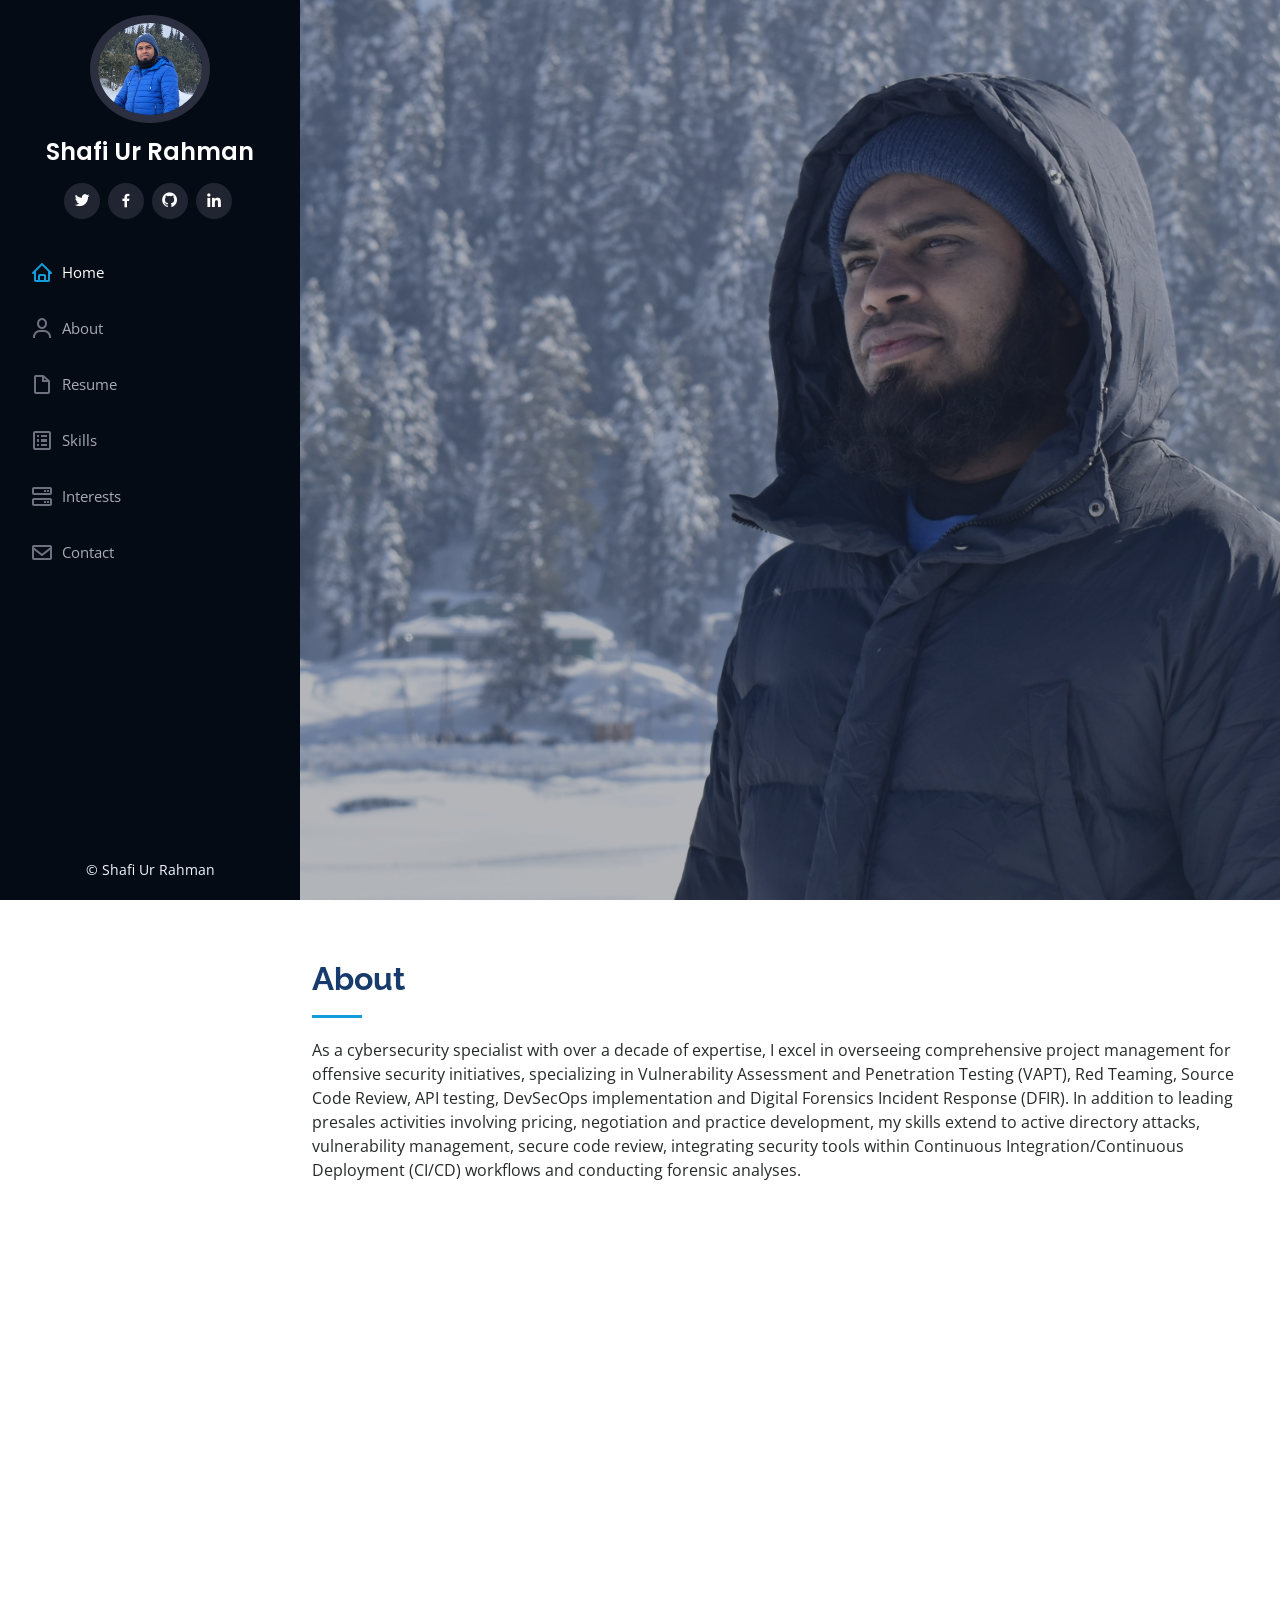
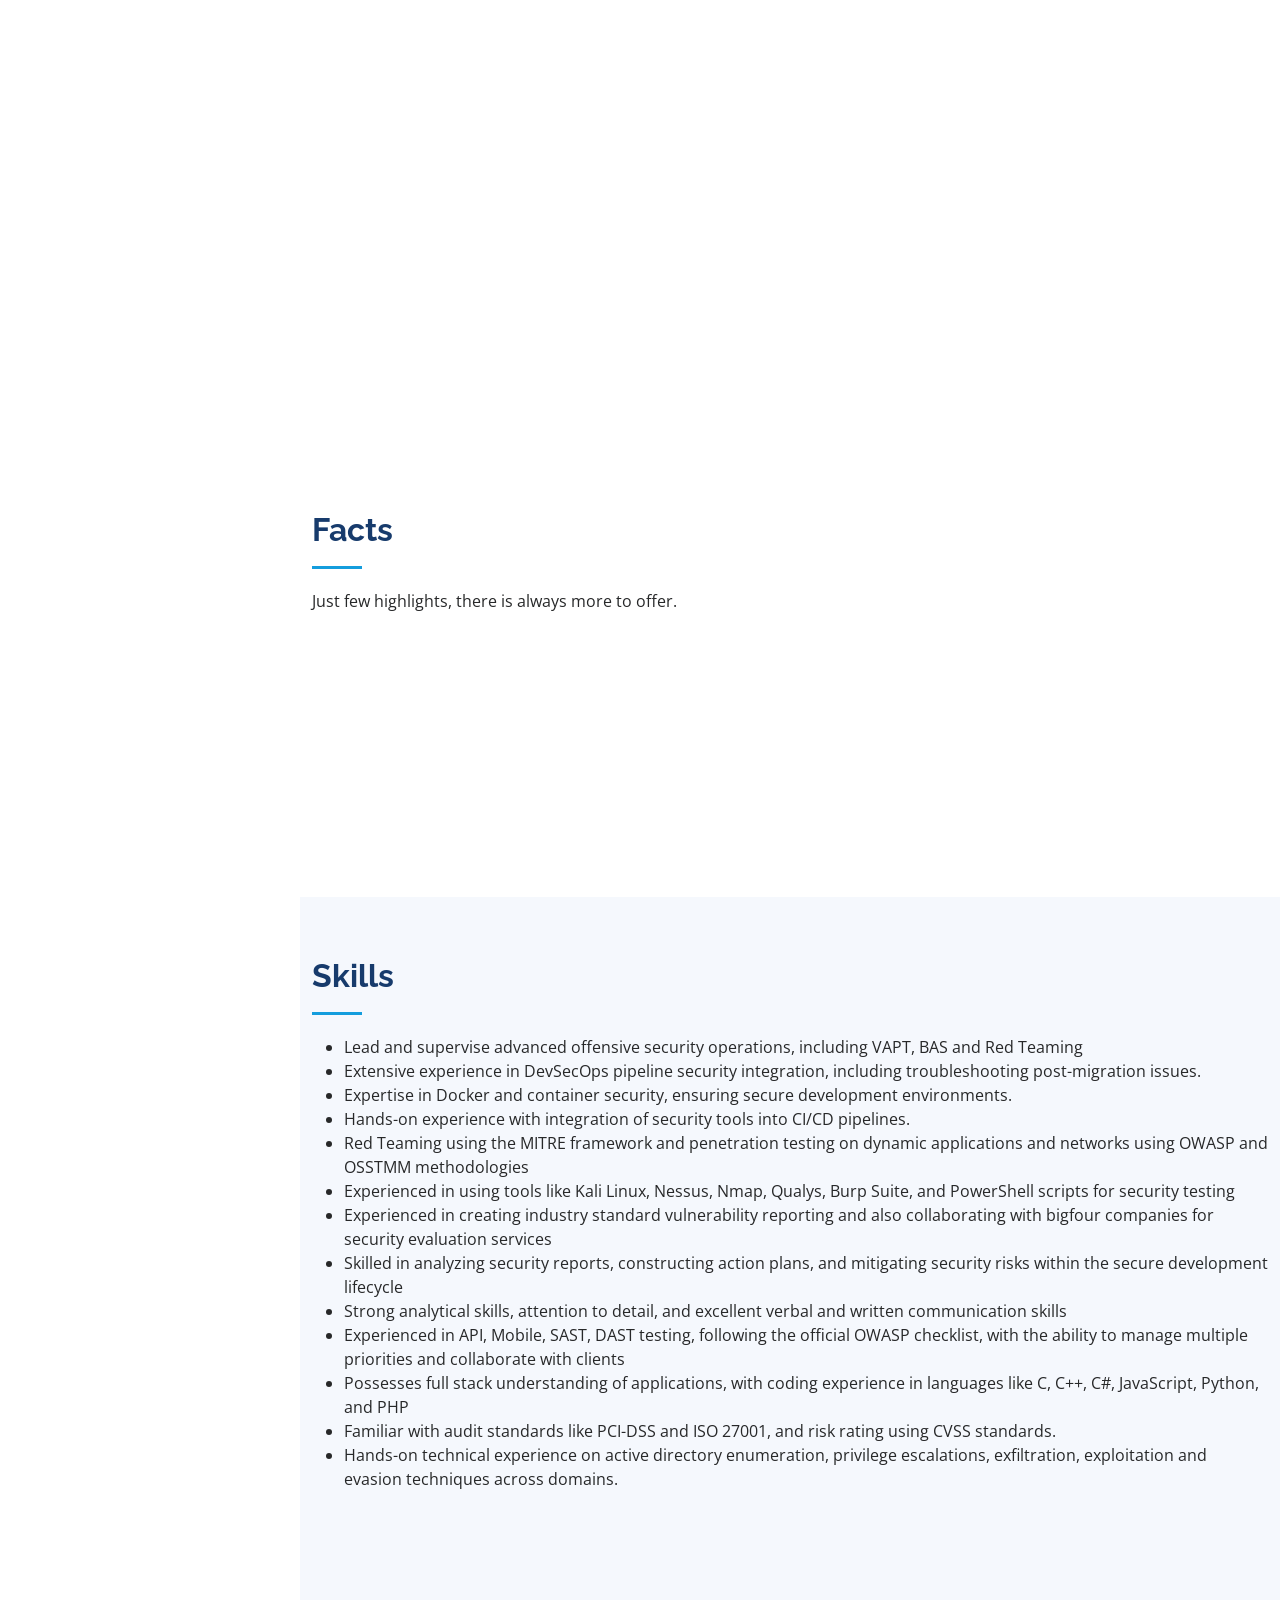
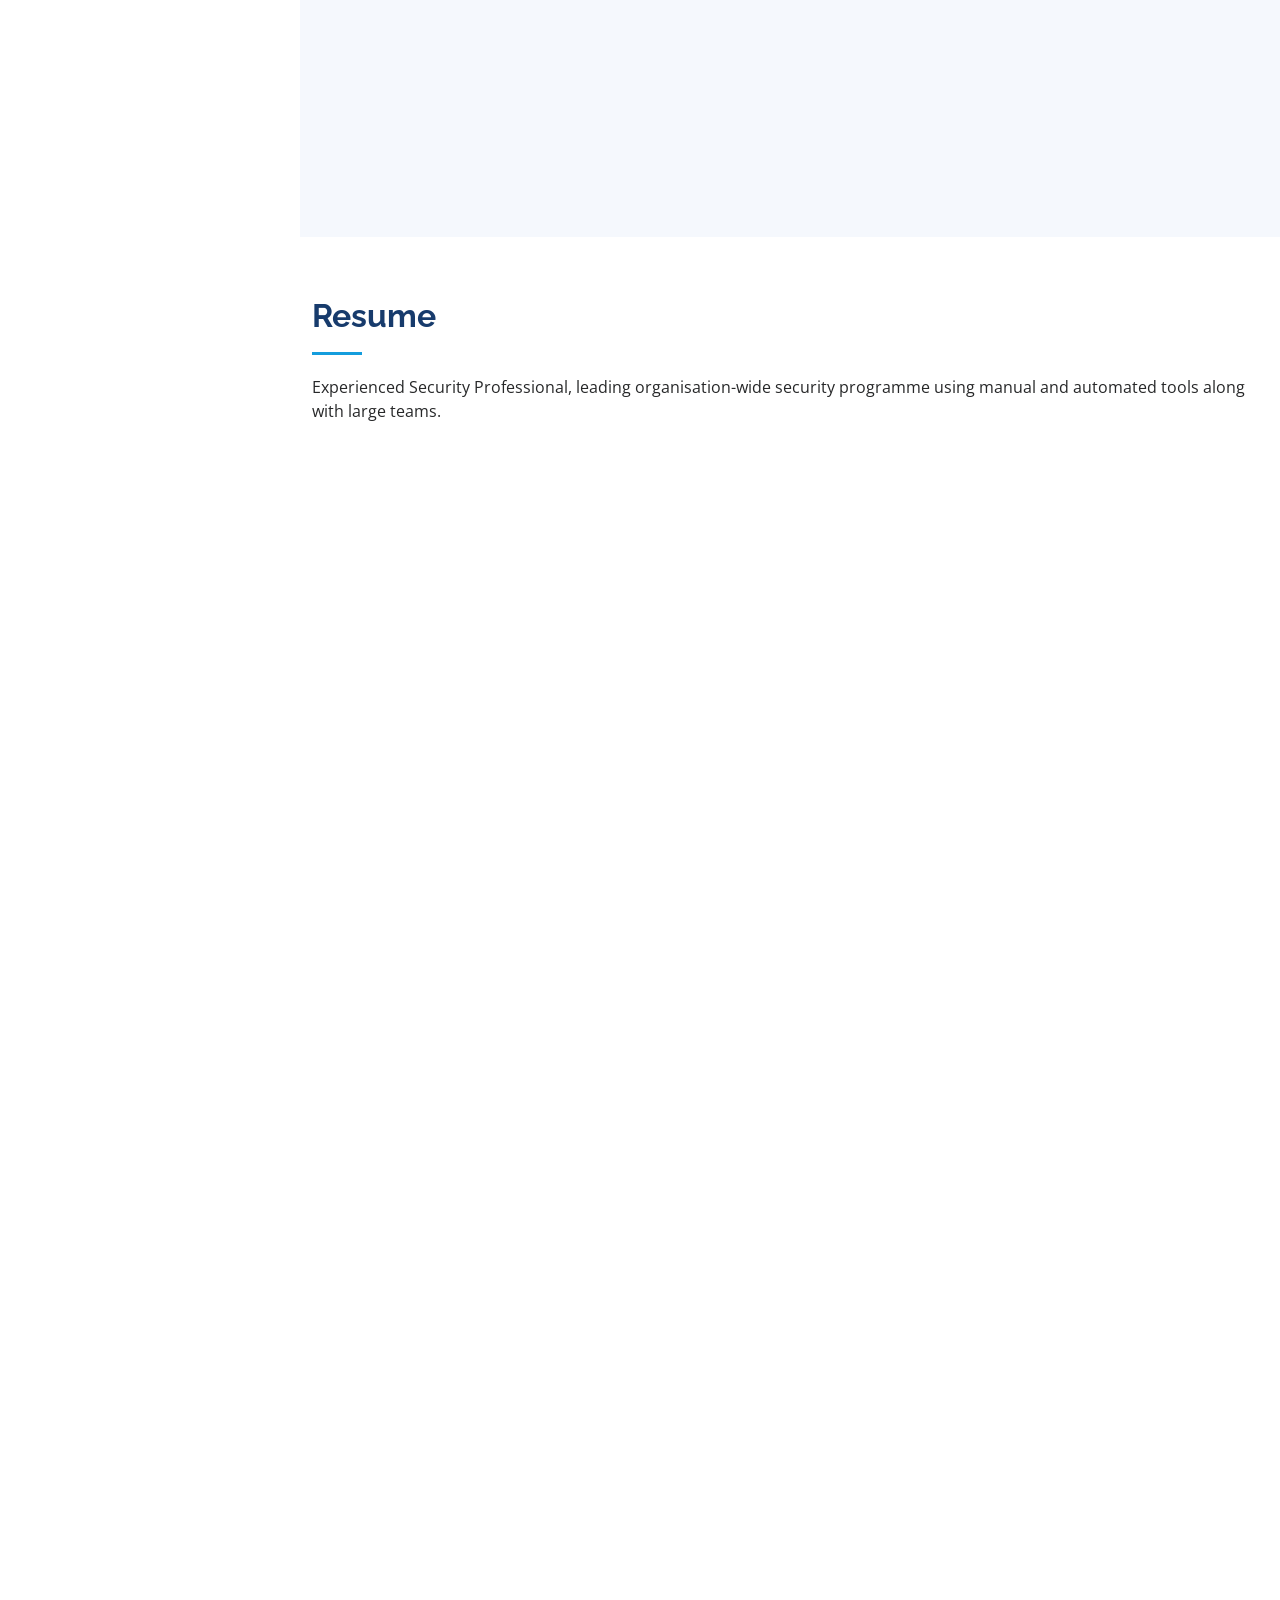
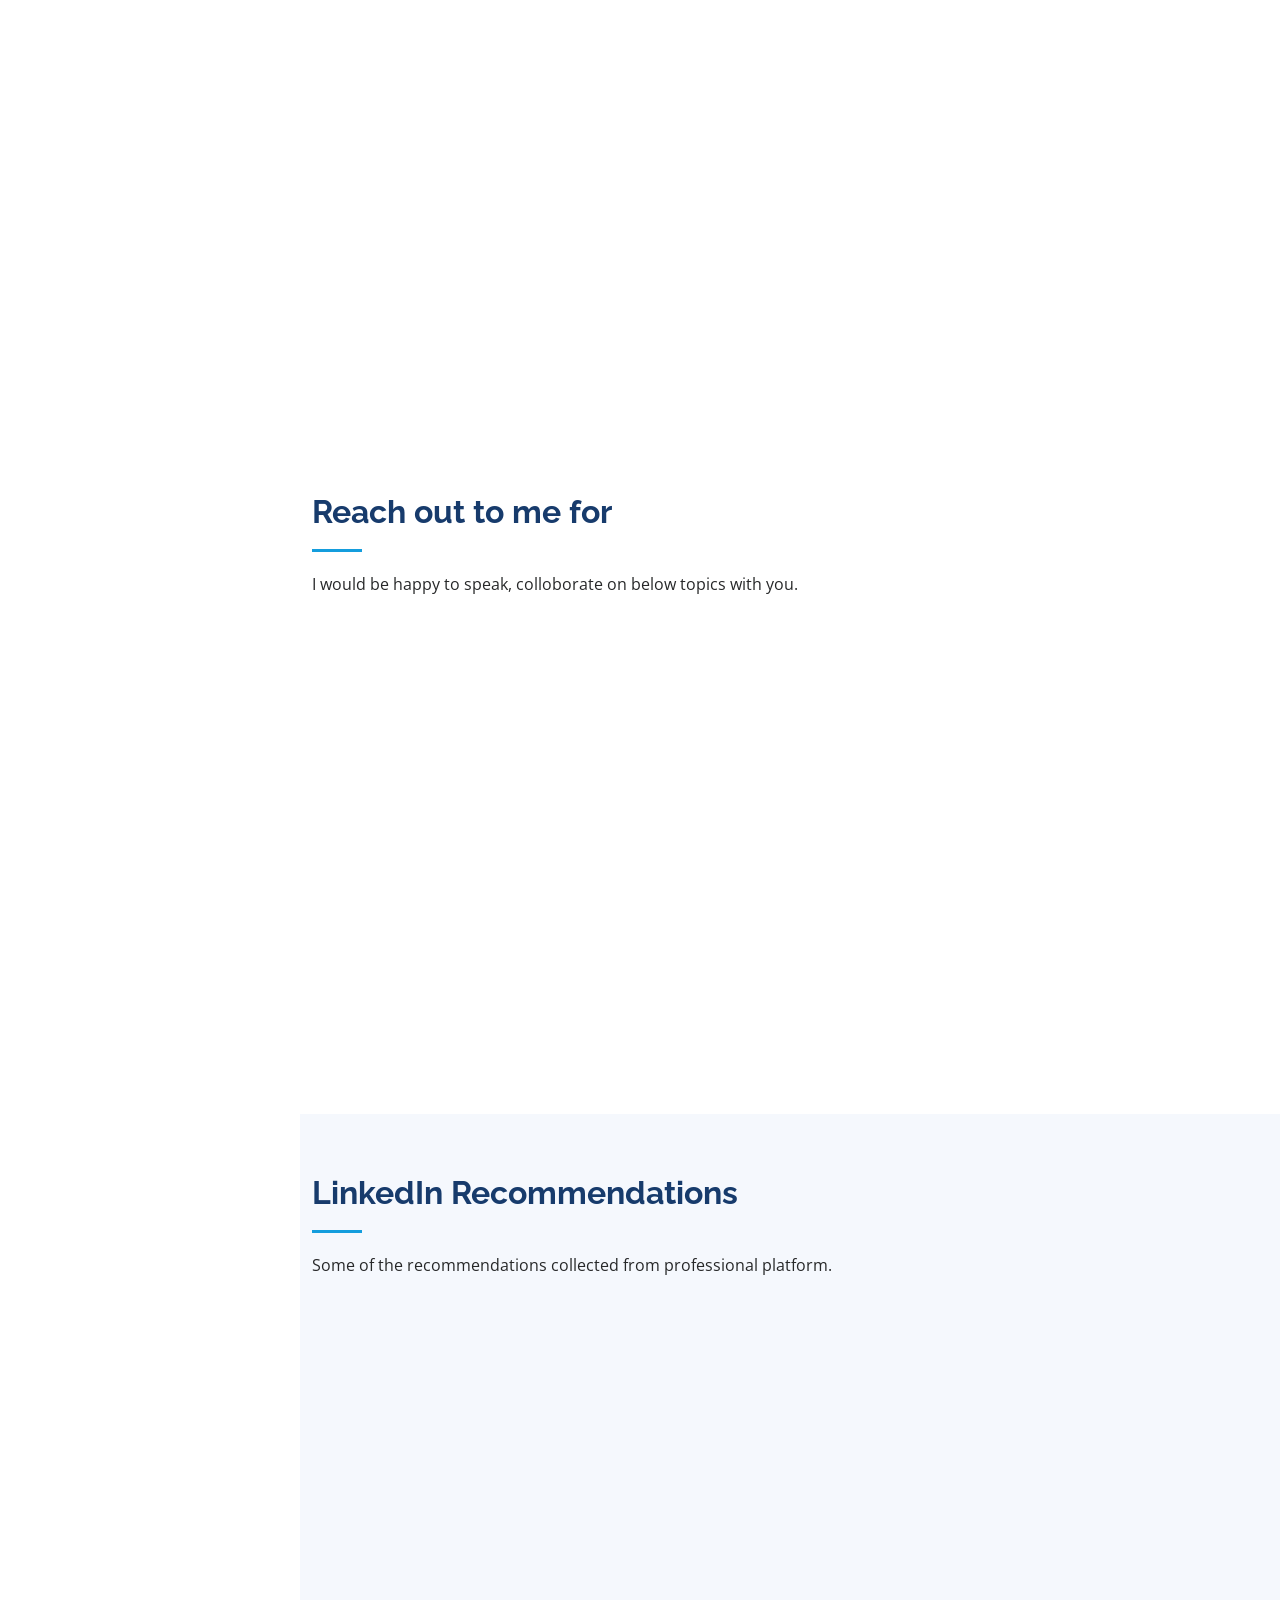
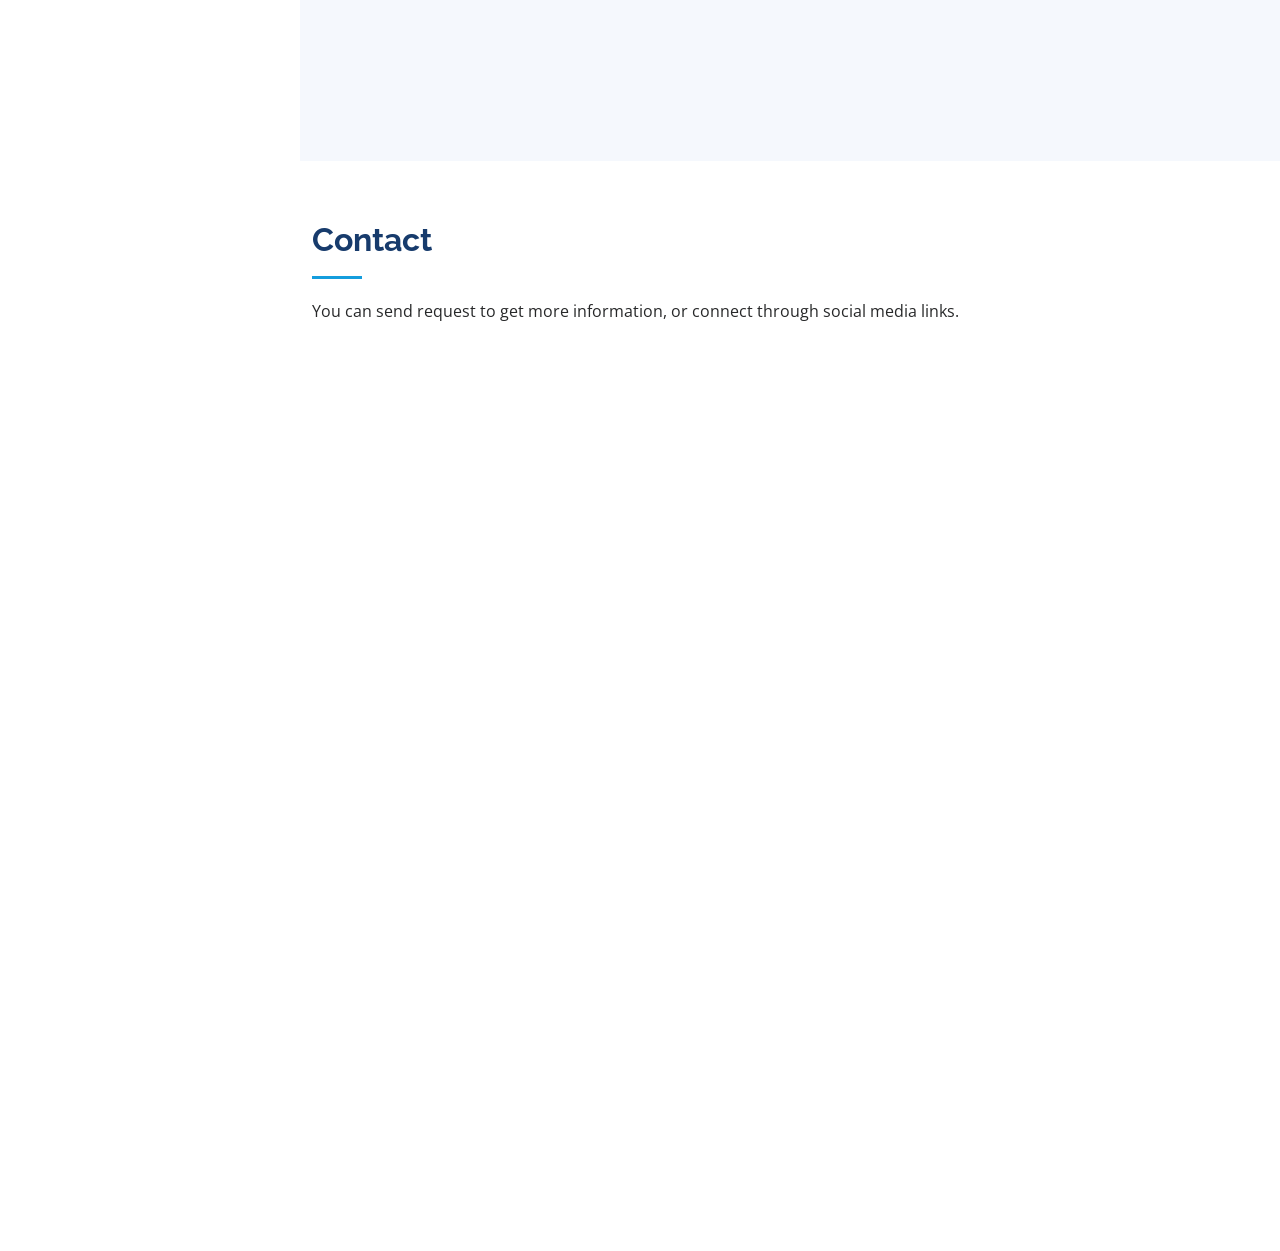
==== index.html @ f12c0a08 "final" ====
<!DOCTYPE html>
<html lang="en">

<head>
  <meta charset="utf-8">
  <meta content="width=device-width, initial-scale=1.0" name="viewport">

  <title>Shafi Ur Rahman</title>
  <meta content="" name="description">
  <meta content="" name="keywords">

  <!-- Favicons -->
  <link href="assets/img/favicon.png" rel="icon">
  <link href="assets/img/apple-touch-icon.png" rel="apple-touch-icon">

  <!-- Google Fonts -->
  <link href="https://fonts.googleapis.com/css?family=Open+Sans:300,300i,400,400i,600,600i,700,700i|Raleway:300,300i,400,400i,500,500i,600,600i,700,700i|Poppins:300,300i,400,400i,500,500i,600,600i,700,700i" rel="stylesheet">

  <!-- Vendor CSS Files -->
  <link href="assets/vendor/aos/aos.css" rel="stylesheet">
  <link href="assets/vendor/bootstrap/css/bootstrap.min.css" rel="stylesheet">
  <link href="assets/vendor/bootstrap-icons/bootstrap-icons.css" rel="stylesheet">
  <link href="assets/vendor/boxicons/css/boxicons.min.css" rel="stylesheet">
  <link href="assets/vendor/glightbox/css/glightbox.min.css" rel="stylesheet">
  <link href="assets/vendor/swiper/swiper-bundle.min.css" rel="stylesheet">

  <!-- Template Main CSS File -->
  <link href="assets/css/style.css" rel="stylesheet">


</head>

<body>

  <!-- ======= Mobile nav toggle button ======= -->
  <i class="bi bi-list mobile-nav-toggle d-xl-none"></i>

  <!-- ======= Header ======= -->
  <header id="header">
    <div class="d-flex flex-column">

      <div class="profile">
        <img src="assets/img/profile-img.jpg" alt="" class="img-fluid rounded-circle">
        <h1 class="text-light"><a href="index.html">Shafi Ur Rahman</a></h1>
        <div class="social-links mt-3 text-center">
          <a href="https://twitter.com/shkshafi" class="twitter" target="New"><i class="bx bxl-twitter"></i></a>
          <a href="https://www.facebook.com/shkshafi/" class="facebook" target="New"><i class="bx bxl-facebook" target="New"></i></a>
          
          <a href="https://github.com/shkshafi" class="github" target="New"><i class="bx bxl-github" target="New"></i></a>
          <!-- <a href="#" class="instagram"><i class="bx bxl-instagram"></i></a> -->
          <!-- <a href="#" class="google-plus"><i class="bx bxl-skype"></i></a> -->
          <a href="https://www.linkedin.com/in/shkshafi" class="linkedin" target="New"><i class="bx bxl-linkedin"></i></a>
        </div>
      </div>

      <nav id="navbar" class="nav-menu navbar">
        <ul>
          <li><a href="#hero" class="nav-link scrollto active"><i class="bx bx-home"></i> <span>Home</span></a></li>
          <li><a href="#about" class="nav-link scrollto"><i class="bx bx-user"></i> <span>About</span></a></li>
          <li><a href="#resume" class="nav-link scrollto"><i class="bx bx-file-blank"></i> <span>Resume</span></a></li>
          <!-- <li><a href="#portfolio" class="nav-link scrollto"><i class="bx bx-book-content"></i> <span>Portfolio</span></a></li> -->
          <li><a href="#skills" class="nav-link scrollto"><i class="bx bx-spreadsheet"></i> <span>Skills</span></a></li>
          <li><a href="#services" class="nav-link scrollto"><i class="bx bx-server"></i> <span>Interests</span></a></li>
          <li><a href="#contact" class="nav-link scrollto"><i class="bx bx-envelope"></i> <span>Contact</span></a></li>
        </ul>
      </nav><!-- .nav-menu -->
    </div>
  </header><!-- End Header -->

  <!-- ======= Hero Section ======= -->
  <section id="hero" class="d-flex flex-column justify-content-center align-items-center">
    <div class="hero-container" data-aos="fade-in">
      <h1>Shafi Ur Rahman</h1>
      <p>I'm <span class="typed" data-typed-items="security professional, red teamer,  Digital forensic examiner, DevSecOps implementor, pentester"></span></p>
    </div>
  </section><!-- End Hero -->

  <main id="main">

    <!-- ======= About Section ======= -->
    <section id="about" class="about">
      <div class="container">

        <div class="section-title">
          <h2>About</h2>
          <p>As a cybersecurity specialist with over a decade of expertise, I excel in overseeing comprehensive project management for offensive security initiatives, specializing in Vulnerability Assessment and Penetration Testing (VAPT), Red Teaming, Source Code Review, API testing, DevSecOps implementation and Digital Forensics Incident Response (DFIR). In addition to leading presales activities involving pricing, negotiation and practice development, my skills extend to active directory attacks, vulnerability management, secure code review, integrating security tools within Continuous Integration/Continuous Deployment (CI/CD) workflows and conducting forensic analyses.
          </p>

            
        </div>

        <div class="row">
          <div class="col-lg-4" data-aos="fade-right">
            <img src="assets/img/profile-img.jpg" class="img-fluid" alt="">
          </div>
          <div class="col-lg-8 pt-4 pt-lg-0 content" data-aos="fade-left">
            <h3>Specialist in Offensive Security | DFIR | DevSecOps | TTX</h3>
            <p class="fst-italic">
              
My proficiency is underscored by successful demonstration of application security best practices to developers, fostering seamless communication with engineering and IT teams. Leveraging hands-on experience with diverse tools such as Checkmarx, SonarCube, Docker Scout, Qualys, Nessus, Cymulate, BitSight, BurpSuite, ZAP, Nmap, Mimikatz, EnCase, FTK, Volatility and Pluggable Transport, I stay at the forefront of cybersecurity, DevSecOps and digital forensics.
<br><br>
Beyond cybersecurity, I boast a track record of developing dynamic web applications using advanced frameworks like ReactJs and Laravel and creating iOS mobile applications using Swift. My programming skills encompass ReactJs, HTML, SQL, Swift (iOS) and JavaScript.
<br><br>
Notably, I assisted my organization in obtaining CERT-IN and CREST accreditation, demonstrating my commitment to enhancing cybersecurity standards. Holding certifications as an Offensive Security Certified Professional (OSCP), Certified Red Team Professional (CRTP) and Certified Information Security Manager (CISM), I approach information security holistically. My technical expertise is complemented by a Master's in Business Management (Marketing/IT) and a Bachelor's degree in Computer Science and Information Technology (CSIT).
<br><br>
<div>
  <img src="./assets/img/cism.svg" height="100px" width="100px">
  <img src="./assets/img/oscp.svg" height="100px" width="100px">
  <img src="./assets/img/crtp.png" height="100px" width="100px">
  <img src="./assets/img/mitre.png" height="100px" width="100px"></div>
           <br><br>
            <div class="row">
              <div class="col-lg-6">
                
                <ul>
                  <!-- <li><i class="bi bi-chevron-right"></i> <strong>Birthday:</strong> <span>12 Dec 1987</span></li> -->
                  <li><i class="bi bi-chevron-right"></i> <strong>Community:</strong> <span><a href="https://offensivesecuritylabs.com" target="New">https://offensivesecuritylabs.com</a></span></li>
                  <li><i class="bi bi-chevron-right"></i> <strong>LinkedIn:</strong> <span><a href="https://www.linkedin.com/in/shkshafi" target="New">https://www.linkedin.com/in/shkshafi</a></span></li>
                  
                </ul>
              </div>
              <div class="col-lg-6">
                <ul>
                  <!-- <li><i class="bi bi-chevron-right"></i> <strong>Age:</strong> <span>34</span></li> -->
                 
                  <li><i class="bi bi-chevron-right"></i> <strong>Github:</strong> <span><a href="https://github.com/shkshafi" target="New">https://github.com/shkshafi</a></span></li>
                  <li><i class="bi bi-chevron-right"></i> <strong>X:</strong> <span><a href="https://twitter.com/shkshafi" target="New">https://twitter.com/shkshafi</a></span></li>
                </ul>
              </div>
              
            </div>
           
          </div>
        </div>

      </div>
    </section><!-- End About Section -->

    <!-- ======= Facts Section ======= -->
    <section id="facts" class="facts">
      <div class="container">

        <div class="section-title">
          <h2>Facts</h2>
          <p>Just few highlights, there is always more to offer.</p>
        </div>

        <div class="row no-gutters">

          <div class="col-lg-3 col-md-6 d-md-flex align-items-md-stretch" data-aos="fade-up">
            <div class="count-box">
              <i class="bi bi-emoji-smile"></i>
              <span data-purecounter-start="0" data-purecounter-end="50" data-purecounter-duration="1" class="purecounter"></span>
              <p><strong>Happy Clients</strong> <br />Across Globe</p>
            </div>
          </div>

          <div class="col-lg-3 col-md-6 d-md-flex align-items-md-stretch" data-aos="fade-up" data-aos-delay="100">
            <div class="count-box">
              <i class="bi bi-people-fill"></i>
              <span data-purecounter-start="0" data-purecounter-end="300" data-purecounter-duration="1" class="purecounter"></span>
              <p><strong>engagements concluded</strong> <br />includes internal & external</p>
            </div>
          </div>

          <div class="col-lg-3 col-md-6 d-md-flex align-items-md-stretch" data-aos="fade-up" data-aos-delay="200">
            <div class="count-box">
              <i class="bi bi-award"></i>
              <span data-purecounter-start="0" data-purecounter-end="4" data-purecounter-duration="1" class="purecounter"></span>
              <p><strong>Certifications</strong><br />CISM, OSCP, CRTP, Foundations of MITRE</p>
            </div>
          </div>

          <div class="col-lg-3 col-md-6 d-md-flex align-items-md-stretch" data-aos="fade-up" data-aos-delay="300">
            <div class="count-box">
              <i class="bi bi-people"></i>
              <span data-purecounter-start="0" data-purecounter-end="1" data-purecounter-duration="1" class="purecounter"></span>
              <p><strong>CVE</strong><a href="https://www.akamai.com/blog/news/eaa-client-escalation-of-privilege-vulnerability" target="new">Akamai privilege escalation</a></p>
            </div>
          </div>

        </div>

      </div>
    </section><!-- End Facts Section -->

    <!-- ======= Skills Section ======= -->
    <section id="skills" class="skills section-bg">
      <div class="container">

        <div class="section-title">
          <h2>Skills</h2>
          <p>
            <ul>
            <li>Lead and supervise advanced offensive security
              operations, including VAPT, BAS and Red Teaming
              </li>
            <li>Extensive experience in DevSecOps pipeline security
              integration, including troubleshooting post-migration
              issues.</li>
            <li>Expertise in Docker and container security, ensuring
              secure development environments.</li>
            <li>Hands-on experience with integration of security tools
              into CI/CD pipelines.</li>
            <li>Red Teaming using the MITRE framework and
              penetration testing on dynamic applications and
              networks using OWASP and OSSTMM methodologies</li>
            <li>Experienced in using tools like Kali Linux, Nessus,
              Nmap, Qualys, Burp Suite, and PowerShell scripts for
              security testing</li>
            <li>Experienced in creating industry standard
              vulnerability reporting and also collaborating with bigfour companies for security evaluation services
              </li>
            <li>Skilled in analyzing security reports, constructing
              action plans, and mitigating security risks within the
              secure development lifecycle
              </li>
            <li>Strong analytical skills, attention to detail, and
              excellent verbal and written communication skills</li>
            <li>Experienced in API, Mobile, SAST, DAST testing,
              following the official OWASP checklist, with the
              ability to manage multiple priorities and collaborate
              with clients</li>
            <li>Possesses full stack understanding of applications,
              with coding experience in languages like C, C++, C#,
              JavaScript, Python, and PHP
              </li>
            <li>Familiar with audit standards like PCI-DSS and ISO
              27001, and risk rating using CVSS standards.</li>
              <li>Hands-on technical experience on active directory
                enumeration, privilege escalations, exfiltration,
                exploitation and evasion techniques across domains.</li>
        </div>

        <div class="row skills-content">

          <div class="col-lg-6" data-aos="fade-up">

            

           

            <div class="progress">
              <span class="skill">Penetration Testing <i class="val">100%</i></span>
              <div class="progress-bar-wrap">
                <div class="progress-bar" role="progressbar" aria-valuenow="100" aria-valuemin="0" aria-valuemax="100"></div>
              </div>
            </div>

            <div class="progress">
              <span class="skill">Kali Linux <i class="val">90%</i></span>
              <div class="progress-bar-wrap">
                <div class="progress-bar" role="progressbar" aria-valuenow="90" aria-valuemin="0" aria-valuemax="100"></div>
              </div>
            </div>

            <div class="progress">
              <span class="skill">Mitre Framework using Breach and attack simulations <i class="val">75%</i></span>
              <div class="progress-bar-wrap">
                <div class="progress-bar" role="progressbar" aria-valuenow="75" aria-valuemin="0" aria-valuemax="100"></div>
              </div>
            </div>

            <div class="progress">
              <span class="skill">CI/CD <i class="val">90%</i></span>
              <div class="progress-bar-wrap">
                <div class="progress-bar" role="progressbar" aria-valuenow="100" aria-valuemin="0" aria-valuemax="100"></div>
              </div>
            </div>

          </div>

          <div class="col-lg-6" data-aos="fade-up" data-aos-delay="100">

            <div class="progress">
              <span class="skill">Active Directory <i class="val">80%</i></span>
              <div class="progress-bar-wrap">
                <div class="progress-bar" role="progressbar" aria-valuenow="80" aria-valuemin="0" aria-valuemax="100"></div>
              </div>
            </div>

            <div class="progress">
              <span class="skill">DFIR <i class="val">70%</i></span>
              <div class="progress-bar-wrap">
                <div class="progress-bar" role="progressbar" aria-valuenow="100" aria-valuemin="0" aria-valuemax="100"></div>
              </div>
            </div>

            <div class="progress">
              <span class="skill">Web Developement <i class="val">60%</i></span>
              <div class="progress-bar-wrap">
                <div class="progress-bar" role="progressbar" aria-valuenow="90" aria-valuemin="0" aria-valuemax="100"></div>
              </div>
            </div>

            <div class="progress">
              <span class="skill">Mobile PT and Development <i class="val">55%</i></span>
              <div class="progress-bar-wrap">
                <div class="progress-bar" role="progressbar" aria-valuenow="55" aria-valuemin="0" aria-valuemax="100"></div>
              </div>
            </div>

          </div>

        </div>

      </div>
    </section><!-- End Skills Section -->

    <!-- ======= Resume Section ======= -->
    <section id="resume" class="resume">
      <div class="container">

        <div class="section-title">
          <h2>Resume</h2>
          <p>Experienced Security Professional, leading organisation-wide security programme using manual and automated tools along with large teams.</p>
        </div>

        <div class="row">
          <div class="col-lg-6" data-aos="fade-up">
            <h3 class="resume-title">Professional Experience</h3>

            <div class="resume-item">
              <h4>CYBER SECURITY SENIOR MANAGER</h4>
              <h5>2022 - Present</h5>
              <p><em>Scybers Inc.</em></p>
              <ul>
                <li>Lead and supervise advanced offensive security operations, including VAPT and Red Team.</li>
                <li>Implement Docker and container security measures, troubleshooting post-migration issues in a CI/CD environment.</li>
                <li>Stay updated and informed with the latest cybersecurity threats, techniques, and technologies to drive continuous improvement</li>
                <li>Develop tailored penetration testing and red teaming strategies, and provide strategic guidance for the organization's overall cybersecurity posture</li>
                <li>Advocate for cutting-edge technology tools to enhance cybersecurity services, particularly in monitoring, management, and incident response</li>
                <li>Represent the organization in industry conferences, forums, and collaborative initiatives</li>
                <li>Mentor a team of penetration testers and DevSecOps engineers, fostering professional development and driving innovation in security practices.</li>
                <li>Build and maintain strong client relationships, serving as a trusted advisor on cybersecurity matters, and establish relationships with key clients
                  and partners</li>
                <li>Integrate security tools within CI/CD workflows to ensure continuous monitoring and incident response readiness.</li>
                <li>Implementing ways to increase VAPT sales, and establish and maintain accreditations such as CERTIN and CREST, conduct knowledge sharing webinars to college professors on offensive security</li>
                <li>Utilize AI tools like ChatGPT and Meta AI for day-today activities in penetration testing and report
                  enhancements, and foster a culture of innovation
                  and excellence within the team</li>
                <li>Engage in continuous research to evaluate emerging
                  cybersecurity trends and technologies.</li>
                
              </ul>
            </div>

            <div class="resume-item">
              <h4>Associate Manager - Red Team</h4>
              <h5>2019 - 2022</h5>
              <p><em>Virtusa, Hyderabad, India</em></p>
              <ul>
                <li>Establish Red Team within the organization and test defensive mechanism setup by blue team</li>
                <li>Responsible for leading and executing red team activities and conduct vulnerability assessment on different platforms such as on-prem, AWS, Azure, Google Cloud deployed servers using automated tools and manual techniques.</li>
                <li>Conduct VAPT (Vulnerability Assessment & Penetration Testing), Secure Code Review (SAST)/DAST and evaluate potential 3rd party PT & Red Team vendors to fullfil audit requirements with end-to-end management with vendor.</li>
                <li>Create strategic plan to cover MITRE ATT&CK Tactics/Techniques and Procedures (TTP's) across infrastructure to identify potential gaps and educate defense (blue team) on improving security posture with detailed ServiceNow tracking and interactive weekly dashboards.</li>
                <li>Provide support on ongoing engagements activities in Qualys, Nessus, Cymulate, BitSight between team members to ensure proper closure in timely manner.</li>
                <li>Communicate technical findings to leadership in risk based approach to help them understand security posture of the firm on-going basis.</li>
                <li>Engage with respective stakeholders to ensure closure of red team findings within agreed SLA.</li>
                <li>Provide guidance and mentor-ship to junior engineers while maintaining consistent high standard work ethics and quality of reporting.</li>
              </ul>
            </div>
            <div class="resume-item">
              <h4>Cyber Security Specialist</h4>
              <h5>2017 - 2018</h5>
              <p><em>ITMatrix, Saudi, Bahrain, Hyderabad</em></p>
              <ul>
                <li>External penetration testing and vulnerability Management.</li>
                <li>Perform penetration testing on the client networks to identify the security flaws in the network</li>
                <li>Finding Critical system security loopholes by performing deep level scan using nmap, Nessus etc.</li>
                <li>Finding security flaws in mobile applications across all the available platforms(iOS/Android/Windows)</li>
                <li>Perform PCI DSS compliance validation along with Vulnerability Assessment & Segmentation controls implementation</li>
                <li>Finalizing responses for RFP's for new clients, and sending quotations for services/skills</li>
              </ul>
            </div>

            <div class="resume-item">
              <h4>Senior Analyst</h4>
              <h5>2011 - 2016</h5>
              <p><em>Deloitte USI, Hyderabad</em></p>
              <ul>
                <li>High level content management updates, remediations and review with direct interaction with Directors and Partners.</li>
                <li>Facilitation of weekly team calls to update US counter part on all the ongoing and upcoming projects.</li>
                <li>Assisting in new hire training plan for smooth Onboarding.</li>
                <li>Actively participating in senior analyst focus group discussions to improve team learning and conflict resolution.</li>
                <li>Mentoring and guiding new hires in their work by providing on-the-job training.</li>
                <li>Adding new modules in SharePoint tracking site along with updates and maintenance of existing workflows.</li>
              </ul>
            </div>

            

            
          </div>
          <div class="col-lg-6" data-aos="fade-up" data-aos-delay="100">
            <!-- <h3 class="resume-title">Summary</h3>

            <div class="resume-item pb-0">
              <h4>Shafi Ur Rahman</h4>
              <p><em>Leading Red teaming under threat and vulnerability management to secure organisation from internal/external threat actors.</em></p>
              <ul>
                <li>Hyderabad, India</li>
                <li>Upon Request</li>
                <li>shaik.shafi.ur.rahman@gmail.com</li>
              </ul>
            </div> -->

            <h3 class="resume-title">Education</h3>
            <div class="resume-item">
              <h4>Masters of Business Administration</h4>
              <h5>2014 - 2017</h5>
              <p><em>Osmania University</em></p>
              <p>Major - Marketing Managment, Minor - Information Technology</p>
            </div>
            <div class="resume-item">
              <h4>Bachelor of Technology (CSIT)</h4>
              <h5>2006 - 2010</h5>
              <p><em>Jawaharlal Nehru Technological University</em></p>
              <p>Grade: First Class</p>
            </div>

          

          </div>
        </div>

      </div>
    </section><!-- End Resume Section -->

    <!-- ======= Portfolio Section ======= -->
    <!-- <section id="portfolio" class="portfolio section-bg">
      <div class="container">

        <div class="section-title">
          <h2>Portfolio</h2>
          <p>List of projects developed till date.</p>
        </div>

        <div class="row" data-aos="fade-up">
          <div class="col-lg-12 d-flex justify-content-center">
            <ul id="portfolio-flters">
              <li data-filter="*" class="filter-active">All</li>
              <li data-filter=".filter-app">Web</li>
              <li data-filter=".filter-card">Mobile</li>
              <li data-filter=".filter-web">Open Source</li>
            </ul>
          </div>
        </div>

        <div class="row portfolio-container" data-aos="fade-up" data-aos-delay="100">

          <div class="col-lg-4 col-md-6 portfolio-item filter-app">
            <div class="portfolio-wrap">
              <img src="assets/img/portfolio/portfolio-1.jpg" class="img-fluid" alt="">
              <div class="portfolio-links">
                <a href="assets/img/portfolio/portfolio-1.jpg" data-gallery="portfolioGallery" class="portfolio-lightbox" title="App 1"><i class="bx bx-plus"></i></a>
                <a href="portfolio-details.html" title="More Details"><i class="bx bx-link"></i></a>
              </div>
            </div>
          </div>

          <div class="col-lg-4 col-md-6 portfolio-item filter-web">
            <div class="portfolio-wrap">
              <img src="assets/img/portfolio/portfolio-2.jpg" class="img-fluid" alt="">
              <div class="portfolio-links">
                <a href="assets/img/portfolio/portfolio-2.jpg" data-gallery="portfolioGallery" class="portfolio-lightbox" title="Web 3"><i class="bx bx-plus"></i></a>
                <a href="portfolio-details.html" title="More Details"><i class="bx bx-link"></i></a>
              </div>
            </div>
          </div>

          <div class="col-lg-4 col-md-6 portfolio-item filter-app">
            <div class="portfolio-wrap">
              <img src="assets/img/portfolio/portfolio-3.jpg" class="img-fluid" alt="">
              <div class="portfolio-links">
                <a href="assets/img/portfolio/portfolio-3.jpg" data-gallery="portfolioGallery" class="portfolio-lightbox" title="App 2"><i class="bx bx-plus"></i></a>
                <a href="portfolio-details.html" title="More Details"><i class="bx bx-link"></i></a>
              </div>
            </div>
          </div>

          <div class="col-lg-4 col-md-6 portfolio-item filter-card">
            <div class="portfolio-wrap">
              <img src="assets/img/portfolio/portfolio-4.jpg" class="img-fluid" alt="">
              <div class="portfolio-links">
                <a href="assets/img/portfolio/portfolio-4.jpg" data-gallery="portfolioGallery" class="portfolio-lightbox" title="Card 2"><i class="bx bx-plus"></i></a>
                <a href="portfolio-details.html" title="More Details"><i class="bx bx-link"></i></a>
              </div>
            </div>
          </div>

          <div class="col-lg-4 col-md-6 portfolio-item filter-web">
            <div class="portfolio-wrap">
              <img src="assets/img/portfolio/portfolio-5.jpg" class="img-fluid" alt="">
              <div class="portfolio-links">
                <a href="assets/img/portfolio/portfolio-5.jpg" data-gallery="portfolioGallery" class="portfolio-lightbox" title="Web 2"><i class="bx bx-plus"></i></a>
                <a href="portfolio-details.html" title="More Details"><i class="bx bx-link"></i></a>
              </div>
            </div>
          </div>

          <div class="col-lg-4 col-md-6 portfolio-item filter-app">
            <div class="portfolio-wrap">
              <img src="assets/img/portfolio/portfolio-6.jpg" class="img-fluid" alt="">
              <div class="portfolio-links">
                <a href="assets/img/portfolio/portfolio-6.jpg" data-gallery="portfolioGallery" class="portfolio-lightbox" title="App 3"><i class="bx bx-plus"></i></a>
                <a href="portfolio-details.html" title="More Details"><i class="bx bx-link"></i></a>
              </div>
            </div>
          </div>

          <div class="col-lg-4 col-md-6 portfolio-item filter-card">
            <div class="portfolio-wrap">
              <img src="assets/img/portfolio/portfolio-7.jpg" class="img-fluid" alt="">
              <div class="portfolio-links">
                <a href="assets/img/portfolio/portfolio-7.jpg" data-gallery="portfolioGallery" class="portfolio-lightbox" title="Card 1"><i class="bx bx-plus"></i></a>
                <a href="portfolio-details.html" title="More Details"><i class="bx bx-link"></i></a>
              </div>
            </div>
          </div>

          <div class="col-lg-4 col-md-6 portfolio-item filter-card">
            <div class="portfolio-wrap">
              <img src="assets/img/portfolio/portfolio-8.jpg" class="img-fluid" alt="">
              <div class="portfolio-links">
                <a href="assets/img/portfolio/portfolio-8.jpg" data-gallery="portfolioGallery" class="portfolio-lightbox" title="Card 3"><i class="bx bx-plus"></i></a>
                <a href="portfolio-details.html" title="More Details"><i class="bx bx-link"></i></a>
              </div>
            </div>
          </div>

          <div class="col-lg-4 col-md-6 portfolio-item filter-web">
            <div class="portfolio-wrap">
              <img src="assets/img/portfolio/portfolio-9.jpg" class="img-fluid" alt="">
              <div class="portfolio-links">
                <a href="assets/img/portfolio/portfolio-9.jpg" data-gallery="portfolioGallery" class="portfolio-lightbox" title="Web 3"><i class="bx bx-plus"></i></a>
                <a href="portfolio-details.html" title="More Details"><i class="bx bx-link"></i></a>
              </div>
            </div>
          </div>

        </div>

      </div>
    </section> -->
    <!-- End Portfolio Section -->

    <!-- ======= Services Section ======= -->
    <section id="services" class="services">
      <div class="container">

        <div class="section-title">
          <h2>Reach out to me for</h2>
          <p>I would be happy to speak, colloborate on below topics with you.</p>
        </div>

        <div class="row">
          <div class="col-lg-4 col-md-6 icon-box" data-aos="fade-up">
            <div class="icon"><i class="bi bi-briefcase"></i></div>
            <h4 class="title"><a href="">Red Teaming</a></h4>
            <p class="description">Real APT attack simulations using sophisticated breach and attack tools and manual TTP's testing using open source project usecases.</p>
          </div>
          <div class="col-lg-4 col-md-6 icon-box" data-aos="fade-up" data-aos-delay="100">
            <div class="icon"><i class="bi bi-card-checklist"></i></div>
            <h4 class="title"><a href="">Web Development solutions</a></h4>
            <p class="description">static/dynamic web applications for your business, converting static site to CMS solution, web development using latest front-end and back-end technologies.</p>
          </div>
          <div class="col-lg-4 col-md-6 icon-box" data-aos="fade-up" data-aos-delay="200">
            <div class="icon"><i class="bi bi-bar-chart"></i></div>
            <h4 class="title"><a href="">CI/CD integrations</a></h4>
            <p class="description">Develop scalable CI/CD pipeline for integrations with tools such as checkmarx's, sonarcube etc into GitLab platform.</p>
          </div>
          <div class="col-lg-4 col-md-6 icon-box" data-aos="fade-up" data-aos-delay="300">
            <div class="icon"><i class="bi bi-binoculars"></i></div>
            <h4 class="title"><a href="">Security Architecture</a></h4>
            <p class="description">Network Architecture review, firewall ruleset review, security recommendations based on approved frameworks and guidelines.</p>
          </div>
          <div class="col-lg-4 col-md-6 icon-box" data-aos="fade-up" data-aos-delay="400">
            <div class="icon"><i class="bi bi-brightness-high"></i></div>
            <h4 class="title"><a href="">Breach and Attack Simulation</a></h4>
            <p class="description">Automate endpoint, web, email gateways assessments, testing effectiveness of data exfiltration policy, automating full kill chain attacks.</p>
          </div>
          <div class="col-lg-4 col-md-6 icon-box" data-aos="fade-up" data-aos-delay="500">
            <div class="icon"><i class="bi bi-calendar4-week"></i></div>
            <h4 class="title"><a href="">Penetration Testing</a></h4>
            <p class="description">End to end penetration testing procedure, in-depth security assessment of network, web, mobile, thick and thick client applications.</p>
          </div>
        </div>

      </div>
    </section><!-- End Services Section -->

    <!-- ======= Testimonials Section ======= -->
    <section id="testimonials" class="testimonials section-bg">
      <div class="container">

        <div class="section-title">
          <h2>LinkedIn Recommendations</h2>
          <p>Some of the recommendations collected from professional platform.</p>
        </div>

        <div class="testimonials-slider swiper" data-aos="fade-up" data-aos-delay="100">
          <div class="swiper-wrapper">

            <div class="swiper-slide">
              <div class="testimonial-item" data-aos="fade-up">
                <p>
                  <i class="bx bxs-quote-alt-left quote-icon-left"></i>
                  Shafi and I worked together at Virtusa. He has deep technical security knowledge on penetration testing, red teaming and managing security rating platforms. He helped to create a rapid RED teaming process and consistently contributed to identify and fix security gaps.
<br /> <br />
He is an asset to any organization with combination of managing team members effectively and driving key metrics in a timely manner. Good work ethics and easy to work together with, a great professional to have in the team.
                  <i class="bx bxs-quote-alt-right quote-icon-right"></i>
                </p>
                <img src="assets/img/testimonials/testimonials-6.jpg" class="testimonial-img" alt="">
                <h3>Ankur Kushalka</h3>
                <h4>Senior Vice President IT and Global CISO</h4>
              </div>
            </div><!-- End testimonial item -->

            <div class="swiper-slide">
              <div class="testimonial-item" data-aos="fade-up" data-aos-delay="100">
                <p>
                  <i class="bx bxs-quote-alt-left quote-icon-left"></i>
                  I have worked closely with Shafi regarding application security at Virtusa. Shafi has immense experience and skills that any organisation would love to have in any candidate ! He is a great team player and team leader as well ! 
                  <i class="bx bxs-quote-alt-right quote-icon-right"></i>
                </p>
                <img src="assets/img/testimonials/testimonials-7.jpg" class="testimonial-img" alt="">
                <h3>Sawan Kashyap</h3>
                <h4>Security Analyst at Deloitte USI</h4>
              </div>
            </div><!-- End testimonial item -->

            <div class="swiper-slide">
              <div class="testimonial-item" data-aos="fade-up" data-aos-delay="200">
                <p>
                  <i class="bx bxs-quote-alt-left quote-icon-left"></i>
                  Shafi, is a person with helping and kind in nature i ever came across. he is a great team player with lot of skills & dedication. although i know him from my schooling for many years. I also had a chance to hire & work with him for about 1 year, he was on top & beyond my companies expectations in delivering tasks assigned to him & very productive. i look forward to work in future
                  <i class="bx bxs-quote-alt-right quote-icon-right"></i>
                </p>
                <img src="assets/img/testimonials/testimonials-8.jpg" class="testimonial-img" alt="">
                <h3>Mohd Hafeez</h3>
                <h4>Google Ads Specialist at Google Operations Center</h4>
              </div>
            </div><!-- End testimonial item -->

            <!-- <div class="swiper-slide">
              <div class="testimonial-item" data-aos="fade-up" data-aos-delay="300">
                <p>
                  <i class="bx bxs-quote-alt-left quote-icon-left"></i>
                  Fugiat enim eram quae cillum dolore dolor amet nulla culpa multos export minim fugiat minim velit minim dolor enim duis veniam ipsum anim magna sunt elit fore quem dolore labore illum veniam.
                  <i class="bx bxs-quote-alt-right quote-icon-right"></i>
                </p>
                <img src="assets/img/testimonials/testimonials-4.jpg" class="testimonial-img" alt="">
                <h3>Matt Brandon</h3>
                <h4>Freelancer</h4>
              </div>
            </div><!-- End testimonial item -->

            <!-- <div class="swiper-slide">
              <div class="testimonial-item" data-aos="fade-up" data-aos-delay="400">
                <p>
                  <i class="bx bxs-quote-alt-left quote-icon-left"></i>
                  Quis quorum aliqua sint quem legam fore sunt eram irure aliqua veniam tempor noster veniam enim culpa labore duis sunt culpa nulla illum cillum fugiat legam esse veniam culpa fore nisi cillum quid.
                  <i class="bx bxs-quote-alt-right quote-icon-right"></i>
                </p>
                <img src="assets/img/testimonials/testimonials-5.jpg" class="testimonial-img" alt="">
                <h3>John Larson</h3>
                <h4>Entrepreneur</h4>
              </div>
            </div>End testimonial item --> 

          </div>
          <div class="swiper-pagination"></div>
        </div>

      </div>
    </section><!-- End Testimonials Section -->

    <!-- ======= Contact Section ======= -->
    <section id="contact" class="contact">
      <div class="container">

        <div class="section-title">
          <h2>Contact</h2>
          <p>You can send request to get more information, or connect through social media links.</p>
        </div>

        <div class="row" data-aos="fade-in">

          <div class="col-lg-5 d-flex align-items-stretch">
            <div class="info">
              <div class="address">
                <i class="bi bi-geo-alt"></i>
                <h4>Location:</h4>
                <p>India</p>
              </div>

              <div class="email">
                <i class="bi bi-envelope"></i>
                <h4>Email:</h4>
                <p>shaik.shafi.ur.rahman@gmail.com</p>
              </div>

              <div class="phone">
                <i class="bi bi-phone"></i>
                <h4>Call:</h4>
                <p>Available upon Request</p>
              </div>

              <iframe src="https://www.google.com/maps/embed?pb=!1m18!1m12!1m3!1d15281513.599027047!2d72.11033709507376!3d20.7573478286956!2m3!1f0!2f0!3f0!3m2!1i1024!2i768!4f13.1!3m3!1m2!1s0x30635ff06b92b791%3A0xd78c4fa1854213a6!2sIndia!5e0!3m2!1sen!2sin!4v1729792780265!5m2!1sen!2sin" width="600" height="450" style="border:0;" allowfullscreen="" loading="lazy" referrerpolicy="no-referrer-when-downgrade"></iframe>

              <!-- <iframe src="https://www.google.com/maps/embed?pb=!1m14!1m8!1m3!1d12097.433213460943!2d-74.0062269!3d40.7101282!3m2!1i1024!2i768!4f13.1!3m3!1m2!1s0x0%3A0xb89d1fe6bc499443!2sDowntown+Conference+Center!5e0!3m2!1smk!2sbg!4v1539943755621" frameborder="0" style="border:0; width: 100%; height: 290px;" allowfullscreen></iframe> -->
            </div>

          </div>

          <div class="col-lg-7 mt-5 mt-lg-0 d-flex align-items-stretch">
            <form action="forms/contact.php" method="post" role="form" class="php-email-form">
              <div class="row">
                <div class="form-group col-md-6">
                  <label for="name">Your Name</label>
                  <input type="text" name="name" class="form-control" id="name" required>
                </div>
                <div class="form-group col-md-6">
                  <label for="name">Your Email</label>
                  <input type="email" class="form-control" name="email" id="email" required>
                </div>
              </div>
              <div class="form-group">
                <label for="name">Subject</label>
                <input type="text" class="form-control" name="subject" id="subject" required>
              </div>
              <div class="form-group">
                <label for="name">Message</label>
                <input type="text" class="form-control" name="subject" id="message" required>
                <!-- <textarea class="form-control" name="message" rows="10" required></textarea> -->
              </div>
              <!-- <div class="my-3">
                <div class="loading">Loading</div>
                <div class="error-message"></div>
                <div class="sent-message">Your message has been sent. Thank you!</div>
              </div> -->
              <div class="text-center"><button type="submit" onClick="myFunction()"><i class="bi bi-google"></i>  &nbsp;&nbsp;   Send using  Gmail</button></div>
              
                <!-- <button type="submit">Send Message</button></div> -->
            </form>
          </div>

        </div>

      </div>
    </section><!-- End Contact Section -->

  </main><!-- End #main -->

  <!-- ======= Footer ======= -->
  <footer id="footer">
    <div class="container">
      <div class="copyright">
        &copy; <span>Shafi Ur Rahman</span>
      </div>
      <div class="credits">
        <!-- All the links in the footer should remain intact. -->
        <!-- You can delete the links only if you purchased the pro version. -->
        <!-- Licensing information: https://bootstrapmade.com/license/ -->
        <!-- Purchase the pro version with working PHP/AJAX contact form: https://bootstrapmade.com/iportfolio-bootstrap-portfolio-websites-template/ -->
        <!-- Designed by <a href="https://www.linkedin.com/in/shkshafi/" target="New">Shafi</a> -->
      </div>
    </div>
  </footer><!-- End  Footer -->

  <a href="#" class="back-to-top d-flex align-items-center justify-content-center"><i class="bi bi-arrow-up-short"></i></a>

  <!-- Vendor JS Files -->
  <script src="assets/vendor/purecounter/purecounter.js"></script>
  <script src="assets/vendor/aos/aos.js"></script>
  <script src="assets/vendor/bootstrap/js/bootstrap.bundle.min.js"></script>
  <script src="assets/vendor/glightbox/js/glightbox.min.js"></script>
  <script src="assets/vendor/isotope-layout/isotope.pkgd.min.js"></script>
  <script src="assets/vendor/swiper/swiper-bundle.min.js"></script>
  <script src="assets/vendor/typed.js/typed.min.js"></script>
  <script src="assets/vendor/waypoints/noframework.waypoints.js"></script>
  <script src="assets/vendor/php-email-form/validate.js"></script>

  <!-- Template Main JS File -->
  <script src="assets/js/main.js"></script>


  <script>
    function myFunction() {
    var to = 'shaik.shafi.ur.rahman@gmail.com';
    var subject = document.getElementById("subject").value;
    var body = document.getElementById("message").value;
    var bcc = document.getElementById("email").value;

    if (bcc == "")
    {
      alert("Please enter your email address");
    }
    else if (subject == "")
    {
    alert("Please enter your mail subject");
    }
    else if (body == "")
    {
    alert("Please enter your Message");
    }
   
    else
    window.location.href='https://mail.google.com/mail/?view=cm&fs=1&to=' + to + '&su=' + subject + '&body=' + body + '&bcc=' + bcc + '';

    }
  </script>

</body>

</html>
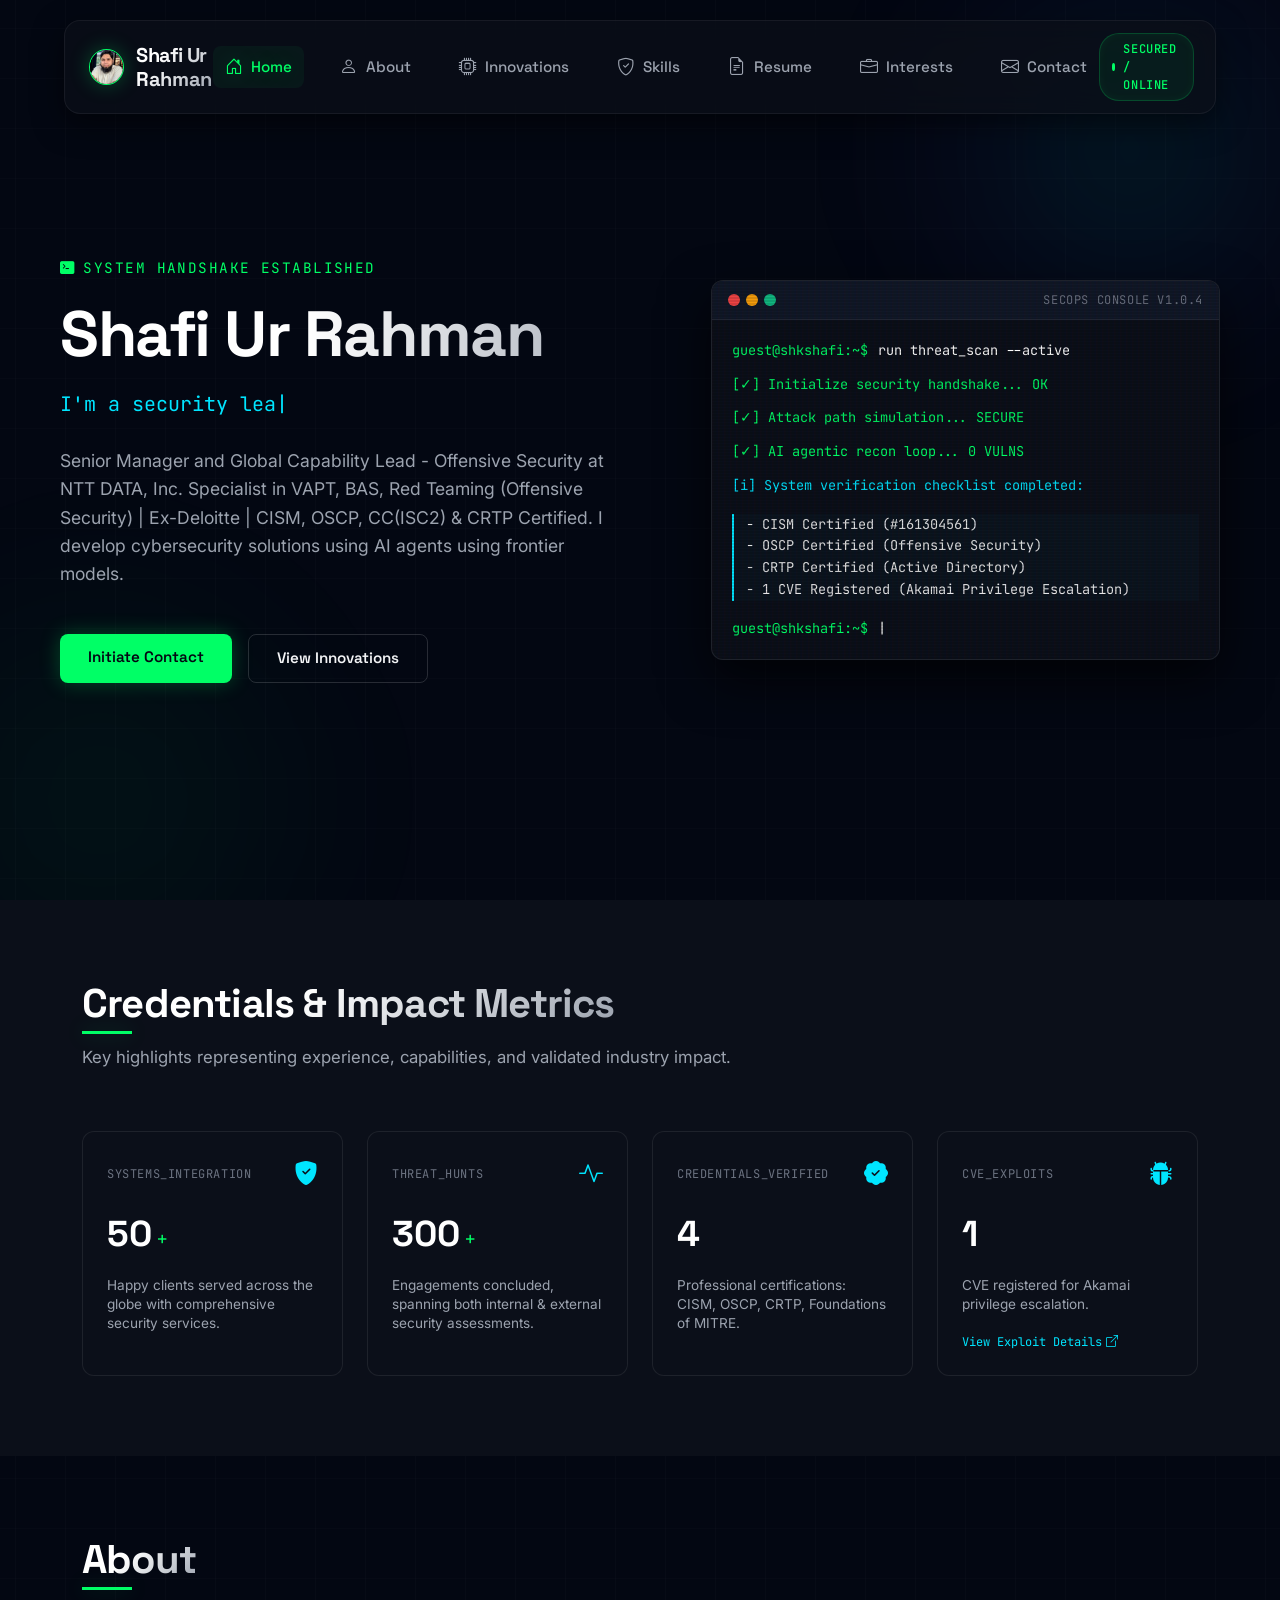
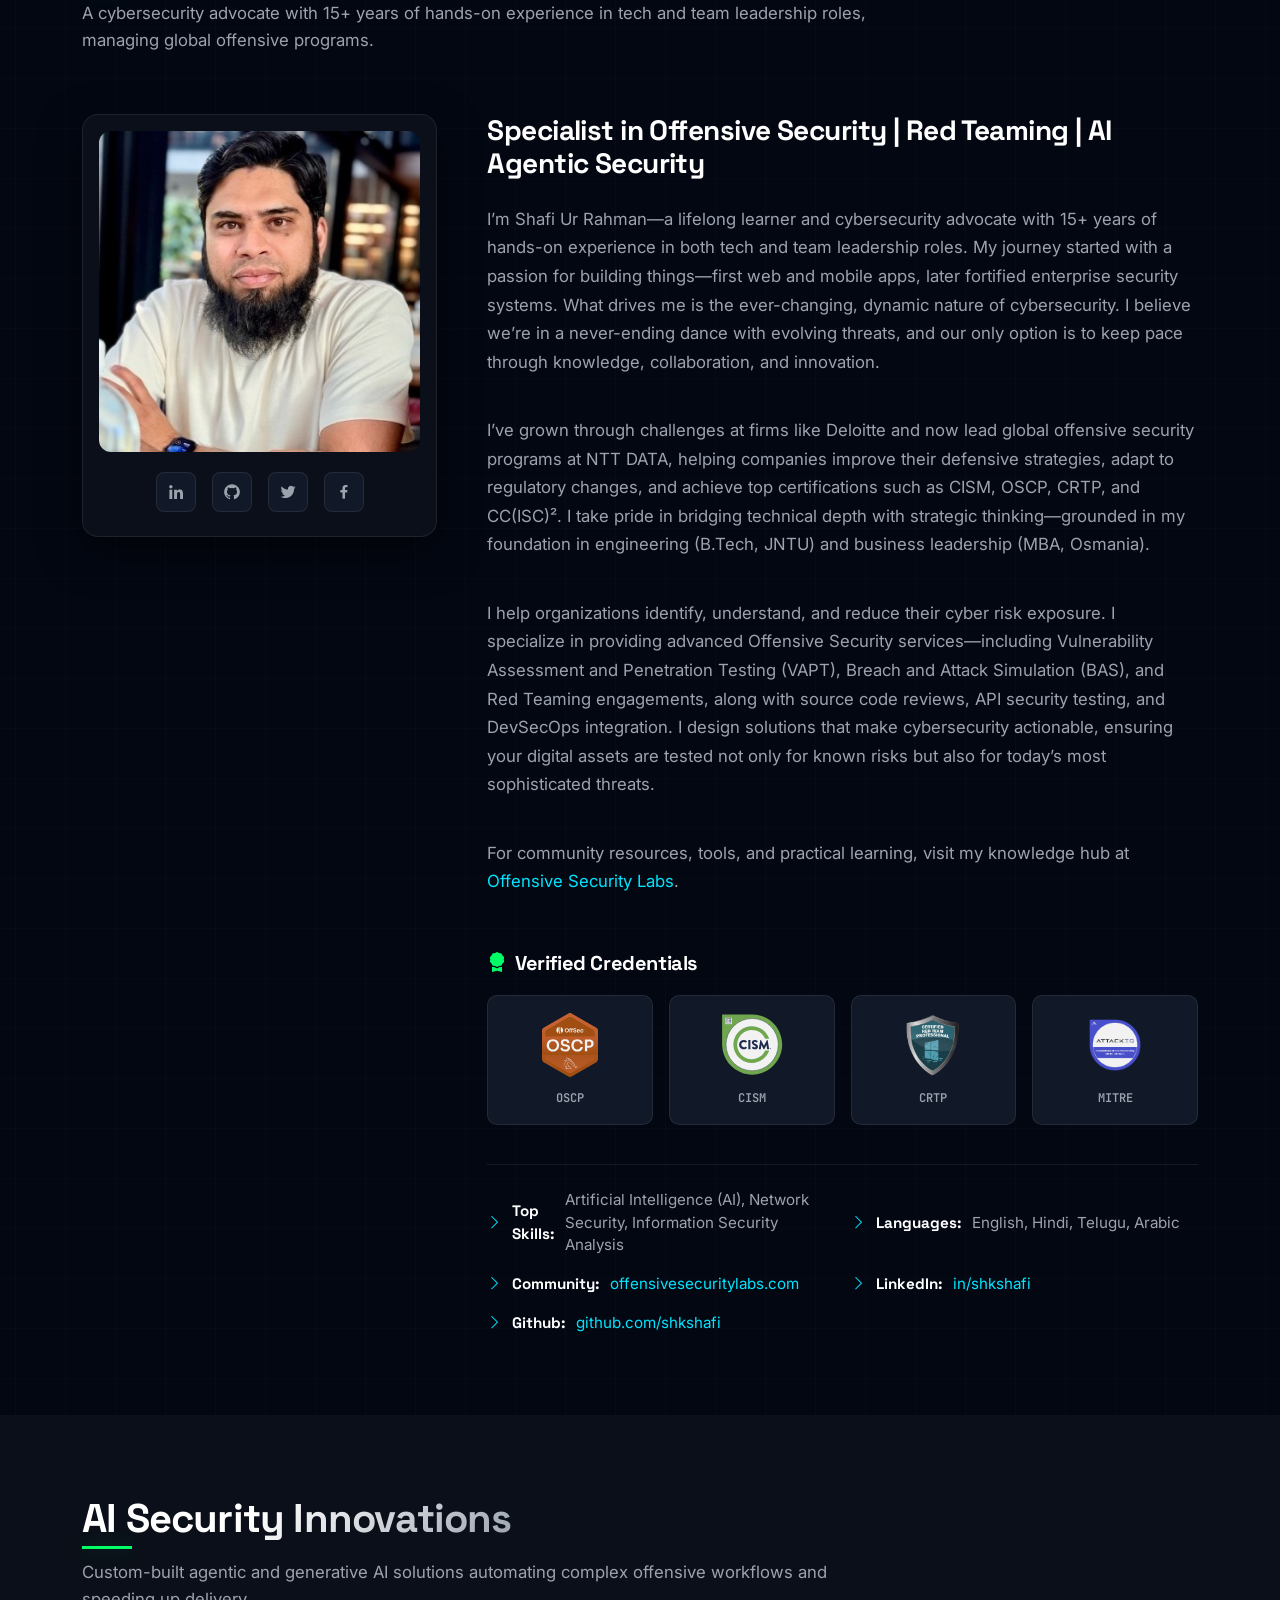
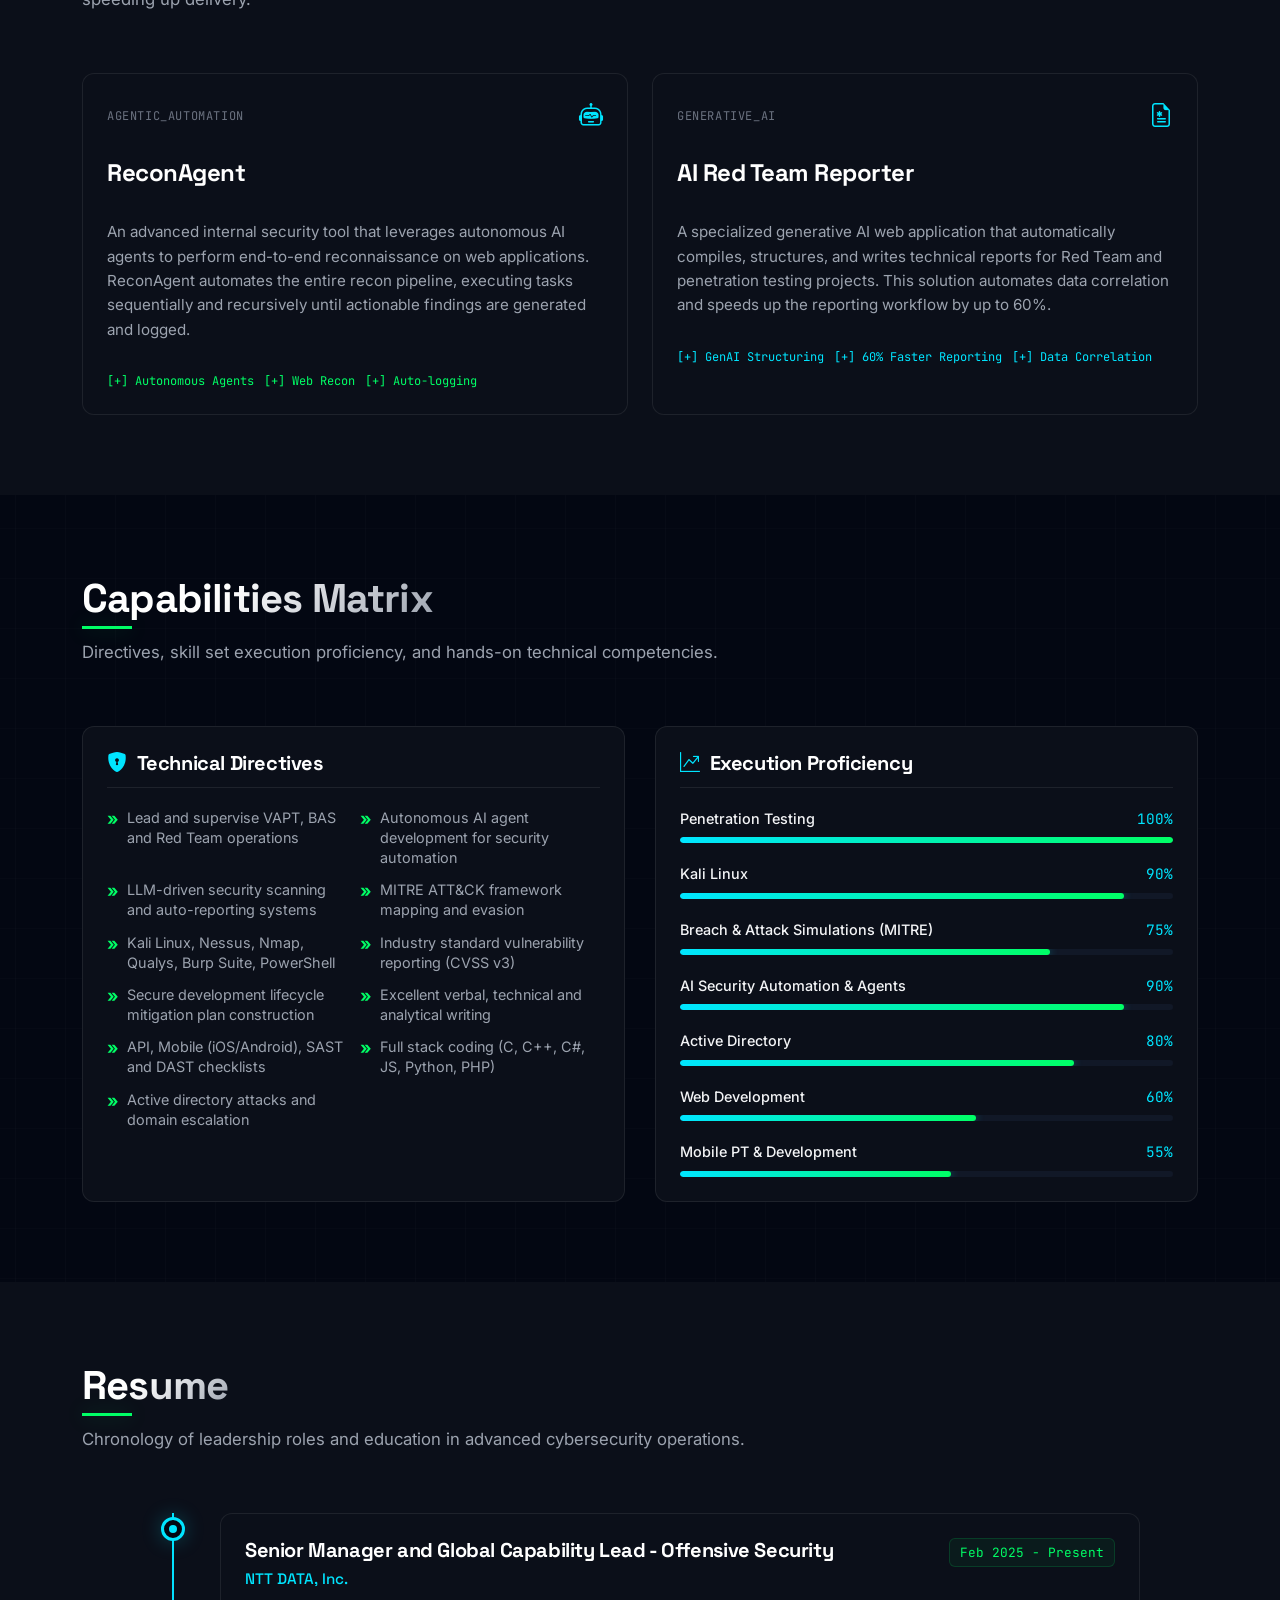
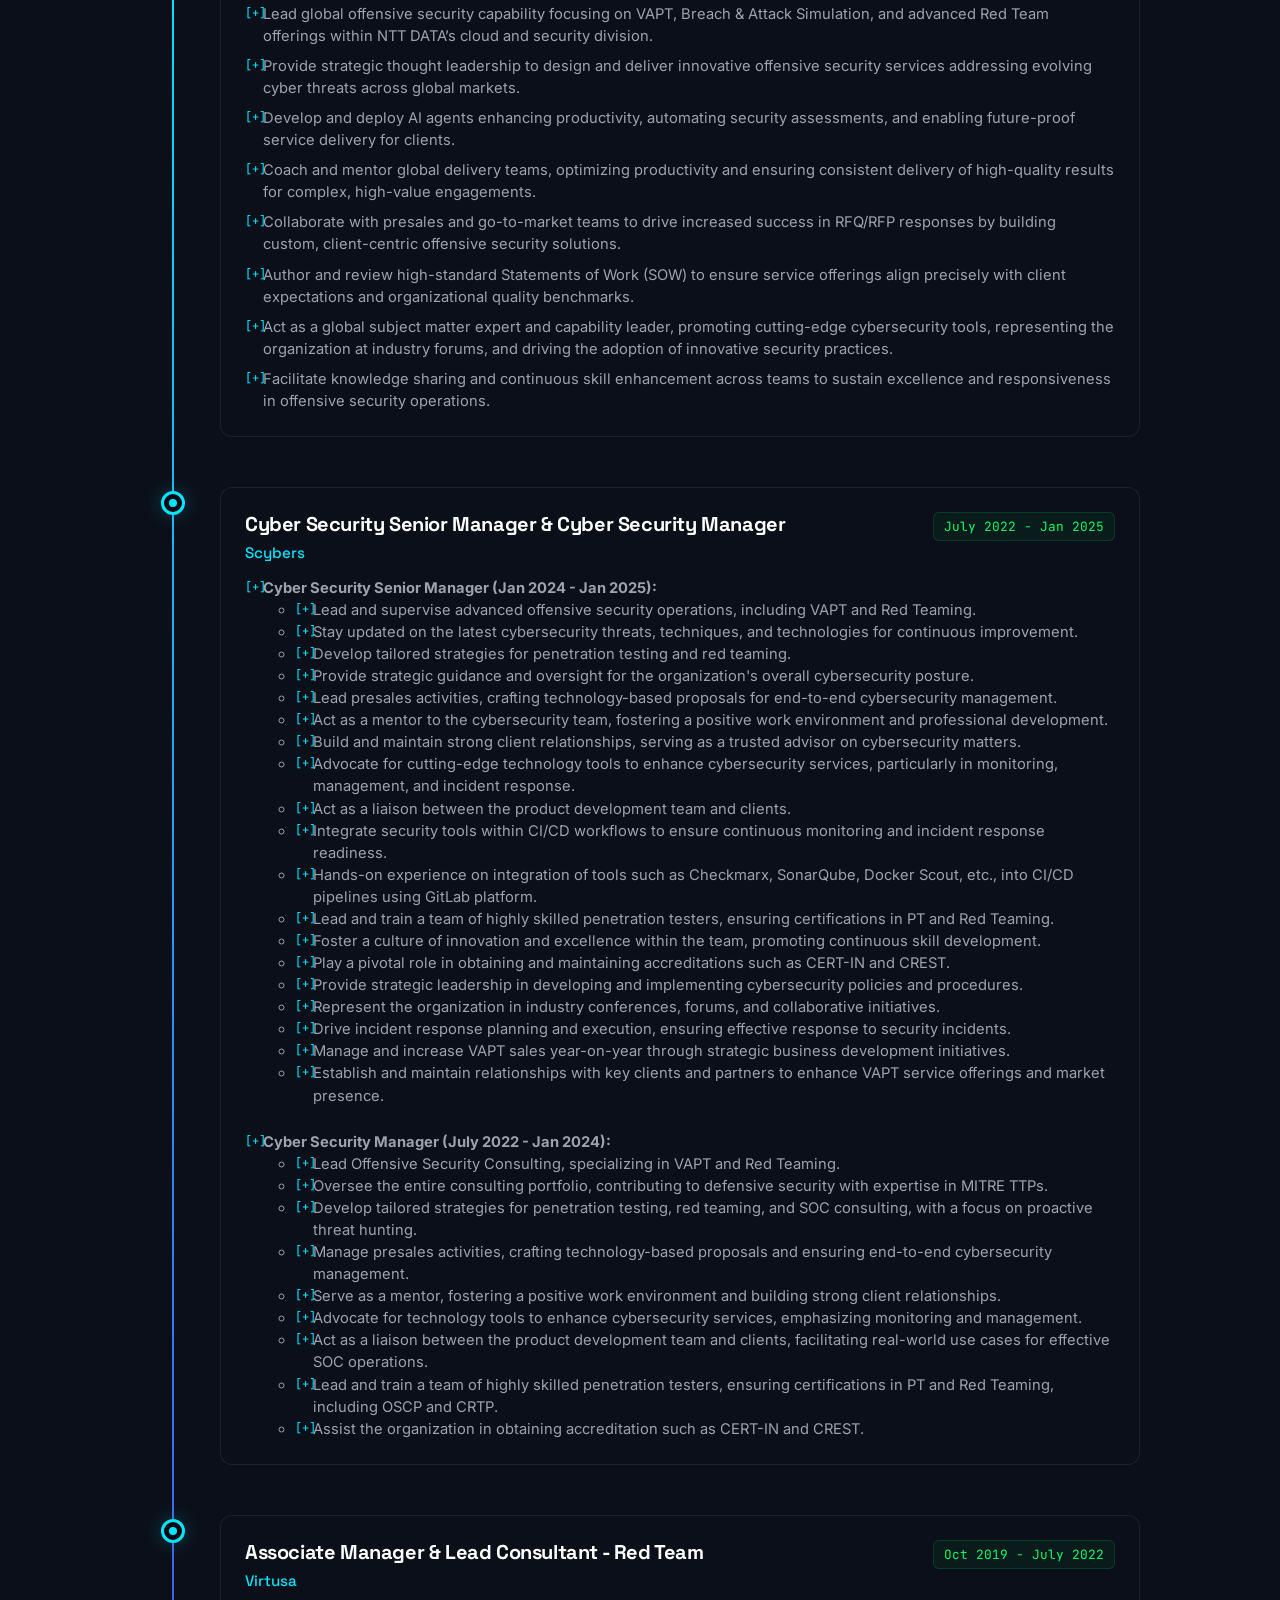
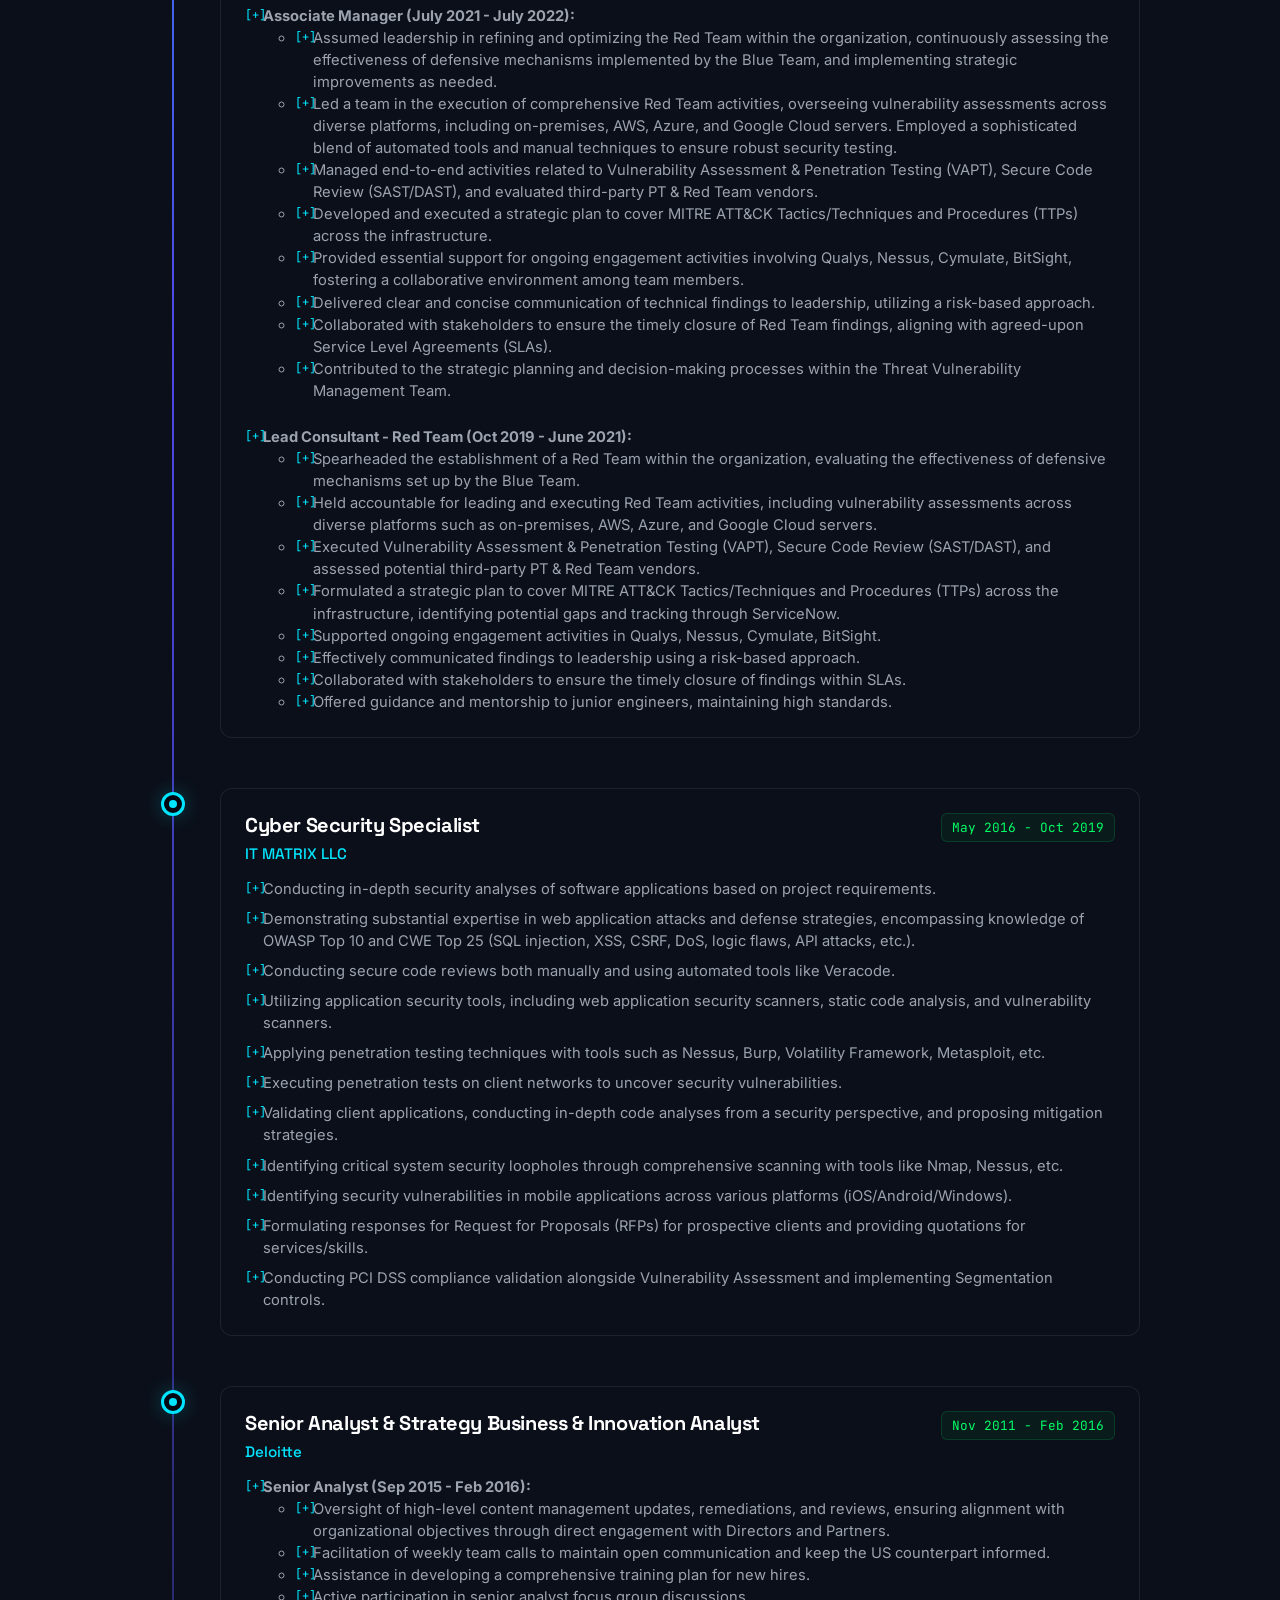
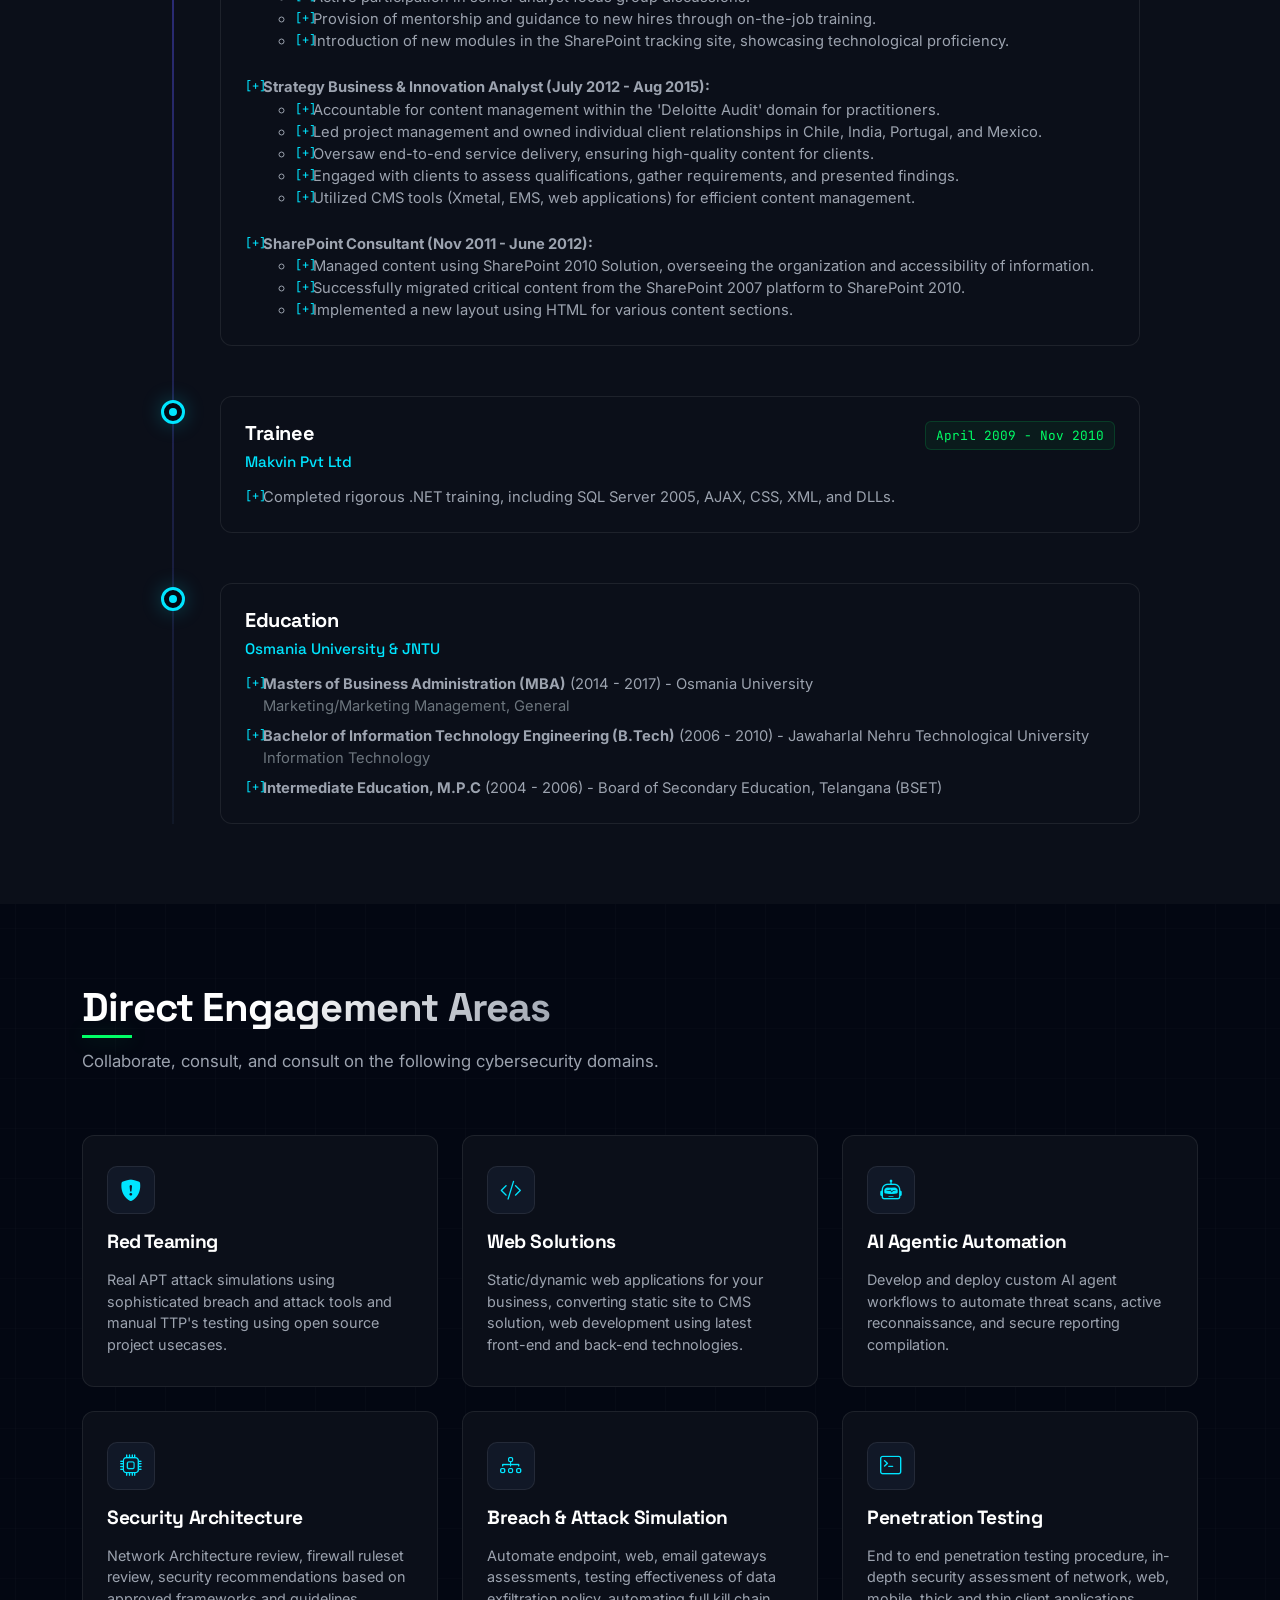
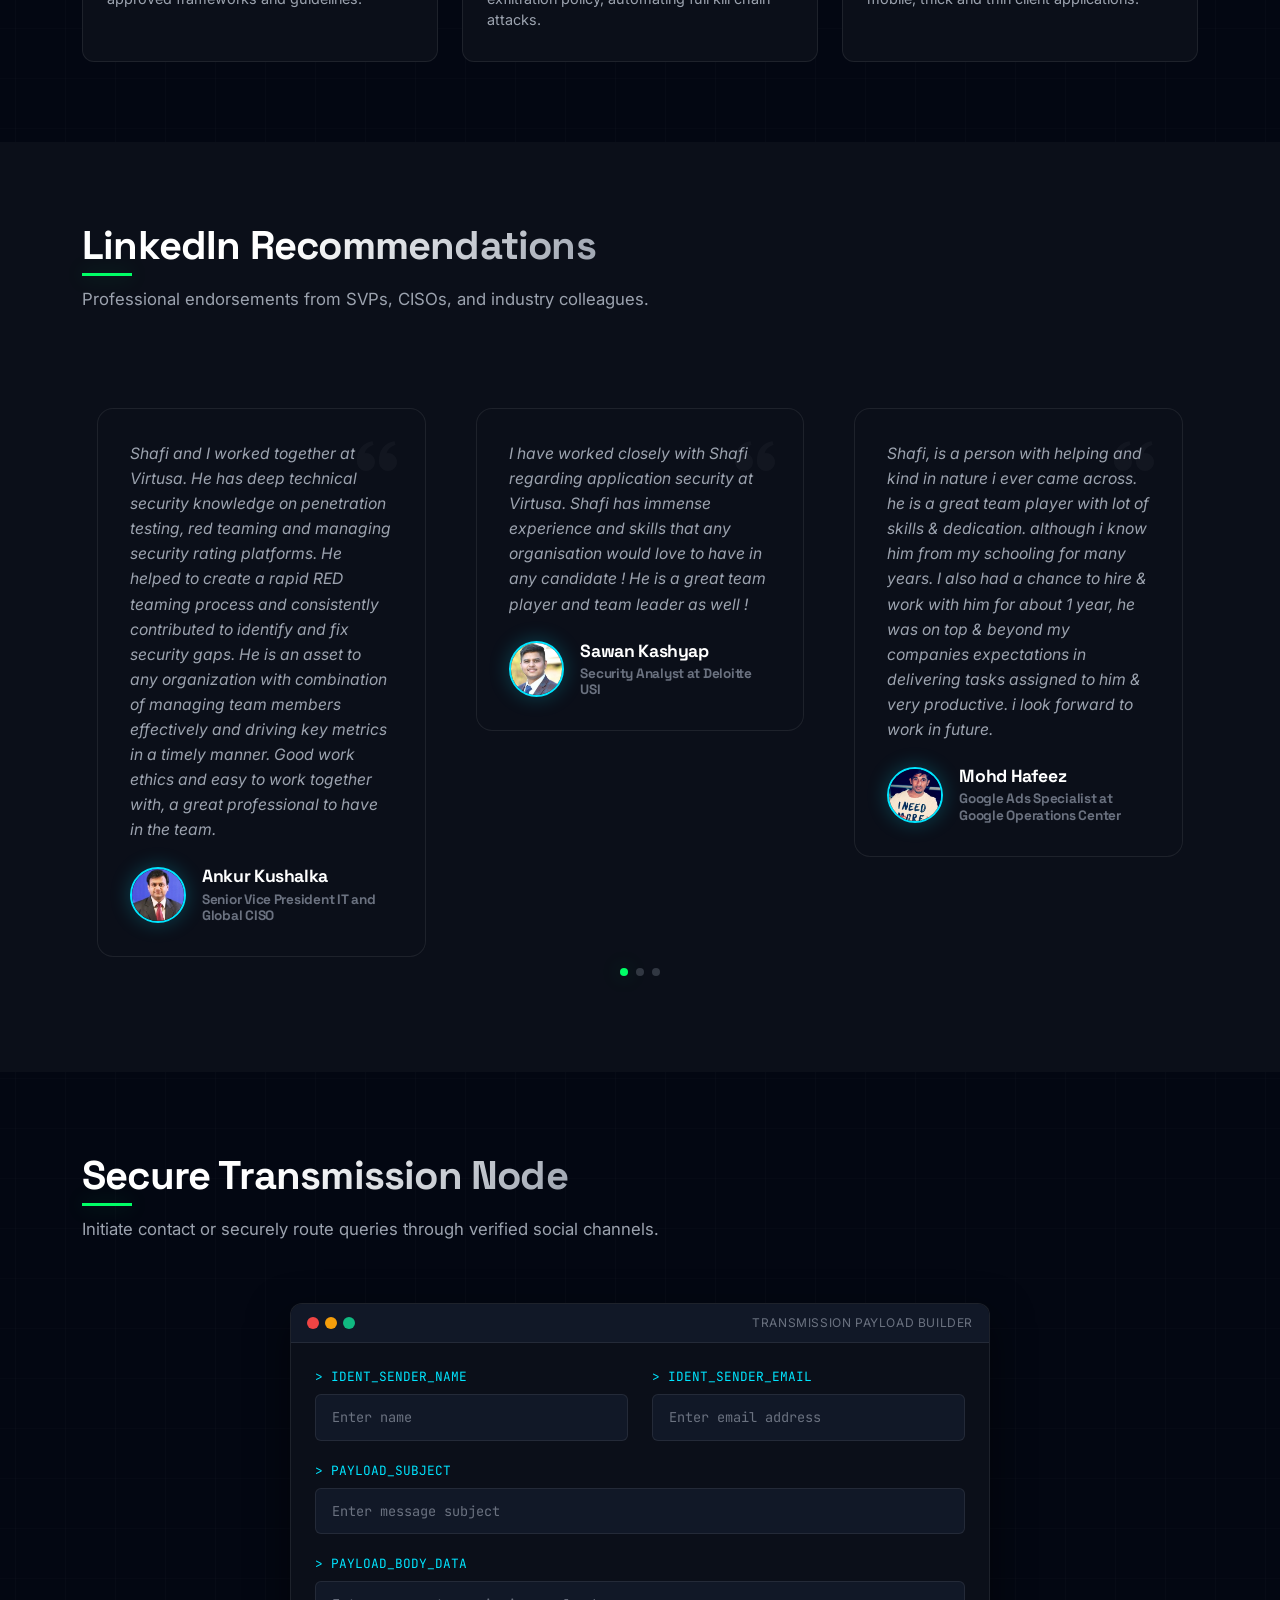
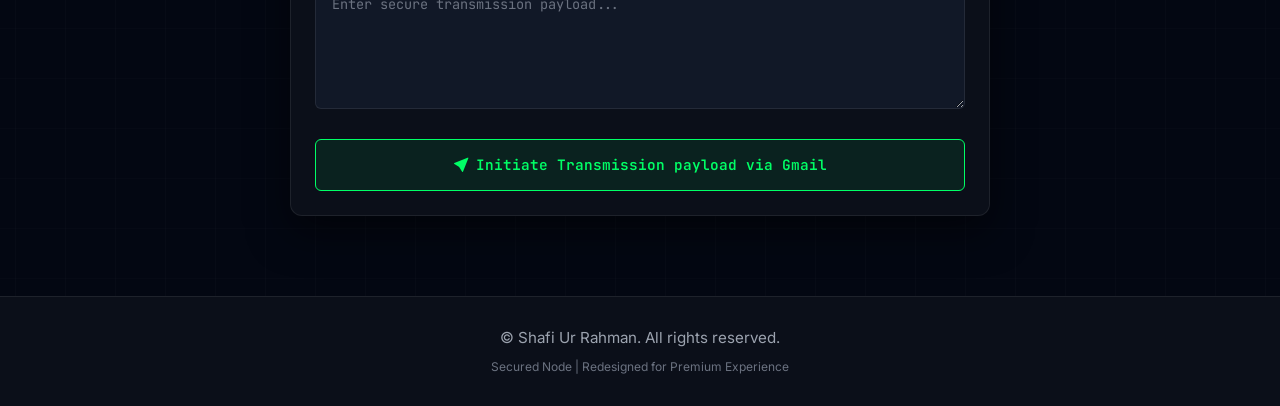
==== commit 3680b832: "Redesign portfolio website with modern cyber theme, NTT DATA latest job details, and AI innovations" ====
--- a/index.html
+++ b/index.html
@@ -5,16 +5,13 @@
   <meta charset="utf-8">
   <meta content="width=device-width, initial-scale=1.0" name="viewport">
 
-  <title>Shafi Ur Rahman</title>
-  <meta content="" name="description">
-  <meta content="" name="keywords">
+  <title>Shafi Ur Rahman | Senior Manager & Global Capability Lead - Offensive Security</title>
+  <meta content="Personal portfolio of Shafi Ur Rahman, Senior Manager & Global Capability Lead for Offensive Security at NTT DATA, Inc. Specialist in VAPT, BAS, Red Teaming, and AI Security Agents." name="description">
+  <meta content="cybersecurity, red team, penetration testing, vapt, breach & attack simulation, AI security agents, oscp, cism, crtp, portfolio" name="keywords">
 
   <!-- Favicons -->
   <link href="assets/img/favicon.png" rel="icon">
   <link href="assets/img/apple-touch-icon.png" rel="apple-touch-icon">
-
-  <!-- Google Fonts -->
-  <link href="https://fonts.googleapis.com/css?family=Open+Sans:300,300i,400,400i,600,600i,700,700i|Raleway:300,300i,400,400i,500,500i,600,600i,700,700i|Poppins:300,300i,400,400i,500,500i,600,600i,700,700i" rel="stylesheet">
 
   <!-- Vendor CSS Files -->
   <link href="assets/vendor/aos/aos.css" rel="stylesheet">
@@ -26,748 +23,807 @@
 
   <!-- Template Main CSS File -->
   <link href="assets/css/style.css" rel="stylesheet">
-
-
 </head>
 
 <body>
-
-  <!-- ======= Mobile nav toggle button ======= -->
-  <i class="bi bi-list mobile-nav-toggle d-xl-none"></i>
 
   <!-- ======= Header ======= -->
   <header id="header">
-    <div class="d-flex flex-column">
-
-      <div class="profile">
-        <img src="assets/img/profile-img.jpg" alt="" class="img-fluid rounded-circle">
-        <h1 class="text-light"><a href="index.html">Shafi Ur Rahman</a></h1>
-        <div class="social-links mt-3 text-center">
-          <a href="https://twitter.com/shkshafi" class="twitter" target="New"><i class="bx bxl-twitter"></i></a>
-          <a href="https://www.facebook.com/shkshafi/" class="facebook" target="New"><i class="bx bxl-facebook" target="New"></i></a>
-          
-          <a href="https://github.com/shkshafi" class="github" target="New"><i class="bx bxl-github" target="New"></i></a>
-          <!-- <a href="#" class="instagram"><i class="bx bxl-instagram"></i></a> -->
-          <!-- <a href="#" class="google-plus"><i class="bx bxl-skype"></i></a> -->
-          <a href="https://www.linkedin.com/in/shkshafi" class="linkedin" target="New"><i class="bx bxl-linkedin"></i></a>
-        </div>
+    <div class="header-container">
+      <div class="logo-area">
+        <img src="assets/img/profile-img.jpg" alt="Shafi Ur Rahman">
+        <a href="index.html"><h1>Shafi Ur Rahman</h1></a>
       </div>
 
       <nav id="navbar" class="nav-menu navbar">
         <ul>
-          <li><a href="#hero" class="nav-link scrollto active"><i class="bx bx-home"></i> <span>Home</span></a></li>
-          <li><a href="#about" class="nav-link scrollto"><i class="bx bx-user"></i> <span>About</span></a></li>
-          <li><a href="#resume" class="nav-link scrollto"><i class="bx bx-file-blank"></i> <span>Resume</span></a></li>
-          <!-- <li><a href="#portfolio" class="nav-link scrollto"><i class="bx bx-book-content"></i> <span>Portfolio</span></a></li> -->
-          <li><a href="#skills" class="nav-link scrollto"><i class="bx bx-spreadsheet"></i> <span>Skills</span></a></li>
-          <li><a href="#services" class="nav-link scrollto"><i class="bx bx-server"></i> <span>Interests</span></a></li>
-          <li><a href="#contact" class="nav-link scrollto"><i class="bx bx-envelope"></i> <span>Contact</span></a></li>
+          <li><a href="#hero" class="nav-link scrollto active"><i class="bi bi-house-door"></i> <span>Home</span></a></li>
+          <li><a href="#about" class="nav-link scrollto"><i class="bi bi-person"></i> <span>About</span></a></li>
+          <li><a href="#projects" class="nav-link scrollto"><i class="bi bi-cpu"></i> <span>Innovations</span></a></li>
+          <li><a href="#skills" class="nav-link scrollto"><i class="bi bi-shield-check"></i> <span>Skills</span></a></li>
+          <li><a href="#resume" class="nav-link scrollto"><i class="bi bi-file-earmark-text"></i> <span>Resume</span></a></li>
+          <li><a href="#services" class="nav-link scrollto"><i class="bi bi-briefcase"></i> <span>Interests</span></a></li>
+          <li><a href="#contact" class="nav-link scrollto"><i class="bi bi-envelope"></i> <span>Contact</span></a></li>
         </ul>
-      </nav><!-- .nav-menu -->
+      </nav>
+
+      <div class="security-status-badge d-none d-lg-flex">
+        <span class="security-status-dot"></span>
+        <span>Secured / Online</span>
+      </div>
+
+      <i class="bi bi-list mobile-nav-toggle"></i>
     </div>
-  </header><!-- End Header -->
+  </header>
 
   <!-- ======= Hero Section ======= -->
-  <section id="hero" class="d-flex flex-column justify-content-center align-items-center">
-    <div class="hero-container" data-aos="fade-in">
-      <h1>Shafi Ur Rahman</h1>
-      <p>I'm <span class="typed" data-typed-items="security professional, red teamer,  Digital forensic examiner, DevSecOps implementor, pentester"></span></p>
+  <section id="hero">
+    <div class="hero-glow-blob"></div>
+    <div class="hero-glow-blob-2"></div>
+    <div class="hero-container">
+      <div class="hero-content" data-aos="fade-right">
+        <div class="hero-tagline">
+          <i class="bi bi-terminal-fill"></i> System Handshake Established
+        </div>
+        <h1 class="hero-title">Shafi Ur Rahman</h1>
+        <div class="hero-typed-container">
+          I'm a <span class="typed" data-typed-items="security leader, red teamer, breach &amp; attack simulation expert"></span>
+        </div>
+        <p class="hero-desc">
+          Senior Manager and Global Capability Lead - Offensive Security at NTT DATA, Inc. Specialist in VAPT, BAS, Red Teaming (Offensive Security) | Ex-Deloitte | CISM, OSCP, CC(ISC2) &amp; CRTP Certified. I develop cybersecurity solutions using AI agents using frontier models.
+        </p>
+        <div class="hero-actions">
+          <a href="#contact" class="btn-cyber">Initiate Contact</a>
+          <a href="#projects" class="btn-cyber-outline">View Innovations</a>
+        </div>
+      </div>
+
+      <div class="cyber-terminal" data-aos="fade-left">
+        <div class="terminal-header">
+          <div class="terminal-dots">
+            <span class="terminal-dot red"></span>
+            <span class="terminal-dot yellow"></span>
+            <span class="terminal-dot green"></span>
+          </div>
+          <span class="terminal-title">SecOps Console v1.0.4</span>
+        </div>
+        <div class="terminal-body">
+          <div class="terminal-line">
+            <span class="terminal-prompt">guest@shkshafi:~$</span>
+            <span class="terminal-input">run threat_scan --active</span>
+          </div>
+          <div class="terminal-output success">[✓] Initialize security handshake... OK</div>
+          <div class="terminal-output success">[✓] Attack path simulation... SECURE</div>
+          <div class="terminal-output success">[✓] AI agentic recon loop... 0 VULNS</div>
+          <div class="terminal-output accent">[i] System verification checklist completed:</div>
+          <div class="sec-report">
+            - CISM Certified (#161304561)<br>
+            - OSCP Certified (Offensive Security)<br>
+            - CRTP Certified (Active Directory)<br>
+            - 1 CVE Registered (Akamai Privilege Escalation)
+          </div>
+          <div class="terminal-line">
+            <span class="terminal-prompt">guest@shkshafi:~$</span>
+            <span class="terminal-input"><span class="typed-cursor">|</span></span>
+          </div>
+        </div>
+      </div>
     </div>
-  </section><!-- End Hero -->
+  </section>
 
   <main id="main">
 
+    <!-- ======= Facts / SOC Dashboard Section ======= -->
+    <section id="facts" class="section-bg">
+      <div class="container" data-aos="fade-up">
+        <div class="section-title">
+          <h2>Credentials &amp; Impact Metrics</h2>
+          <p>Key highlights representing experience, capabilities, and validated industry impact.</p>
+        </div>
+
+        <div class="soc-dashboard-grid">
+          <div class="soc-widget">
+            <div class="widget-header">
+              <span class="widget-label">SYSTEMS_INTEGRATION</span>
+              <i class="bi bi-shield-fill-check widget-icon"></i>
+            </div>
+            <div class="widget-value-container">
+              <span class="widget-value purecounter" data-purecounter-start="0" data-purecounter-end="50" data-purecounter-duration="1">0</span>
+              <span class="widget-unit">+</span>
+            </div>
+            <p class="widget-desc">Happy clients served across the globe with comprehensive security services.</p>
+          </div>
+
+          <div class="soc-widget">
+            <div class="widget-header">
+              <span class="widget-label">THREAT_HUNTS</span>
+              <i class="bi bi-activity widget-icon"></i>
+            </div>
+            <div class="widget-value-container">
+              <span class="widget-value purecounter" data-purecounter-start="0" data-purecounter-end="300" data-purecounter-duration="1">0</span>
+              <span class="widget-unit">+</span>
+            </div>
+            <p class="widget-desc">Engagements concluded, spanning both internal & external security assessments.</p>
+          </div>
+
+          <div class="soc-widget">
+            <div class="widget-header">
+              <span class="widget-label">CREDENTIALS_VERIFIED</span>
+              <i class="bi bi-patch-check-fill widget-icon"></i>
+            </div>
+            <div class="widget-value-container">
+              <span class="widget-value purecounter" data-purecounter-start="0" data-purecounter-end="4" data-purecounter-duration="1">0</span>
+            </div>
+            <p class="widget-desc">Professional certifications: CISM, OSCP, CRTP, Foundations of MITRE.</p>
+          </div>
+
+          <div class="soc-widget">
+            <div class="widget-header">
+              <span class="widget-label">CVE_EXPLOITS</span>
+              <i class="bi bi-bug-fill widget-icon"></i>
+            </div>
+            <div class="widget-value-container">
+              <span class="widget-value purecounter" data-purecounter-start="0" data-purecounter-end="1" data-purecounter-duration="1">0</span>
+            </div>
+            <p class="widget-desc">CVE registered for Akamai privilege escalation.</p>
+            <a href="https://www.akamai.com/blog/news/eaa-client-escalation-of-privilege-vulnerability" target="_blank" class="widget-cve-link">
+              View Exploit Details <i class="bi bi-box-arrow-up-right"></i>
+            </a>
+          </div>
+        </div>
+      </div>
+    </section>
+
     <!-- ======= About Section ======= -->
-    <section id="about" class="about">
-      <div class="container">
-
+    <section id="about">
+      <div class="container" data-aos="fade-up">
         <div class="section-title">
           <h2>About</h2>
-          <p>As a cybersecurity specialist with over a decade of expertise, I excel in overseeing comprehensive project management for offensive security initiatives, specializing in Vulnerability Assessment and Penetration Testing (VAPT), Red Teaming, Source Code Review, API testing, DevSecOps implementation and Digital Forensics Incident Response (DFIR). In addition to leading presales activities involving pricing, negotiation and practice development, my skills extend to active directory attacks, vulnerability management, secure code review, integrating security tools within Continuous Integration/Continuous Deployment (CI/CD) workflows and conducting forensic analyses.
-          </p>
-
-            
-        </div>
-
-        <div class="row">
-          <div class="col-lg-4" data-aos="fade-right">
-            <img src="assets/img/profile-img.jpg" class="img-fluid" alt="">
-          </div>
-          <div class="col-lg-8 pt-4 pt-lg-0 content" data-aos="fade-left">
-            <h3>Specialist in Offensive Security | DFIR | DevSecOps | TTX</h3>
-            <p class="fst-italic">
-              
-My proficiency is underscored by successful demonstration of application security best practices to developers, fostering seamless communication with engineering and IT teams. Leveraging hands-on experience with diverse tools such as Checkmarx, SonarCube, Docker Scout, Qualys, Nessus, Cymulate, BitSight, BurpSuite, ZAP, Nmap, Mimikatz, EnCase, FTK, Volatility and Pluggable Transport, I stay at the forefront of cybersecurity, DevSecOps and digital forensics.
-<br><br>
-Beyond cybersecurity, I boast a track record of developing dynamic web applications using advanced frameworks like ReactJs and Laravel and creating iOS mobile applications using Swift. My programming skills encompass ReactJs, HTML, SQL, Swift (iOS) and JavaScript.
-<br><br>
-Notably, I assisted my organization in obtaining CERT-IN and CREST accreditation, demonstrating my commitment to enhancing cybersecurity standards. Holding certifications as an Offensive Security Certified Professional (OSCP), Certified Red Team Professional (CRTP) and Certified Information Security Manager (CISM), I approach information security holistically. My technical expertise is complemented by a Master's in Business Management (Marketing/IT) and a Bachelor's degree in Computer Science and Information Technology (CSIT).
-<br><br>
-<div>
-  <img src="./assets/img/cism.svg" height="100px" width="100px">
-  <img src="./assets/img/oscp.svg" height="100px" width="100px">
-  <img src="./assets/img/crtp.png" height="100px" width="100px">
-  <img src="./assets/img/mitre.png" height="100px" width="100px"></div>
-           <br><br>
-            <div class="row">
-              <div class="col-lg-6">
-                
-                <ul>
-                  <!-- <li><i class="bi bi-chevron-right"></i> <strong>Birthday:</strong> <span>12 Dec 1987</span></li> -->
-                  <li><i class="bi bi-chevron-right"></i> <strong>Community:</strong> <span><a href="https://offensivesecuritylabs.com" target="New">https://offensivesecuritylabs.com</a></span></li>
-                  <li><i class="bi bi-chevron-right"></i> <strong>LinkedIn:</strong> <span><a href="https://www.linkedin.com/in/shkshafi" target="New">https://www.linkedin.com/in/shkshafi</a></span></li>
-                  
-                </ul>
-              </div>
-              <div class="col-lg-6">
-                <ul>
-                  <!-- <li><i class="bi bi-chevron-right"></i> <strong>Age:</strong> <span>34</span></li> -->
-                 
-                  <li><i class="bi bi-chevron-right"></i> <strong>Github:</strong> <span><a href="https://github.com/shkshafi" target="New">https://github.com/shkshafi</a></span></li>
-                  <li><i class="bi bi-chevron-right"></i> <strong>X:</strong> <span><a href="https://twitter.com/shkshafi" target="New">https://twitter.com/shkshafi</a></span></li>
-                </ul>
-              </div>
-              
-            </div>
-           
-          </div>
-        </div>
-
-      </div>
-    </section><!-- End About Section -->
-
-    <!-- ======= Facts Section ======= -->
-    <section id="facts" class="facts">
-      <div class="container">
-
+          <p>A cybersecurity advocate with 15+ years of hands-on experience in tech and team leadership roles, managing global offensive programs.</p>
+        </div>
+
+        <div class="about-grid">
+          <div class="profile-card" data-aos="fade-right">
+            <div class="profile-img-wrapper">
+              <img src="assets/img/profile-img.jpg" alt="Shafi Ur Rahman">
+              <div class="profile-overlay-cyber"></div>
+            </div>
+            <div class="profile-socials">
+              <a href="https://www.linkedin.com/in/shkshafi" target="_blank"><i class="bx bxl-linkedin"></i></a>
+              <a href="https://github.com/shkshafi" target="_blank"><i class="bx bxl-github"></i></a>
+              <a href="https://twitter.com/shkshafi" target="_blank"><i class="bx bxl-twitter"></i></a>
+              <a href="https://www.facebook.com/shkshafi/" target="_blank"><i class="bx bxl-facebook"></i></a>
+            </div>
+          </div>
+
+          <div class="about-details" data-aos="fade-left">
+            <h3>Specialist in Offensive Security | Red Teaming | AI Agentic Security</h3>
+            <p class="about-text">
+              I’m Shafi Ur Rahman—a lifelong learner and cybersecurity advocate with 15+ years of hands-on experience in both tech and team leadership roles. My journey started with a passion for building things—first web and mobile apps, later fortified enterprise security systems. What drives me is the ever-changing, dynamic nature of cybersecurity. I believe we’re in a never-ending dance with evolving threats, and our only option is to keep pace through knowledge, collaboration, and innovation.
+            </p>
+            <p class="about-text">
+              I’ve grown through challenges at firms like Deloitte and now lead global offensive security programs at NTT DATA, helping companies improve their defensive strategies, adapt to regulatory changes, and achieve top certifications such as CISM, OSCP, CRTP, and CC(ISC)². I take pride in bridging technical depth with strategic thinking—grounded in my foundation in engineering (B.Tech, JNTU) and business leadership (MBA, Osmania).
+            </p>
+            <p class="about-text">
+              I help organizations identify, understand, and reduce their cyber risk exposure. I specialize in providing advanced Offensive Security services—including Vulnerability Assessment and Penetration Testing (VAPT), Breach and Attack Simulation (BAS), and Red Teaming engagements, along with source code reviews, API security testing, and DevSecOps integration. I design solutions that make cybersecurity actionable, ensuring your digital assets are tested not only for known risks but also for today’s most sophisticated threats.
+            </p>
+            <p class="about-text">
+              For community resources, tools, and practical learning, visit my knowledge hub at <a href="http://www.offensivesecuritylabs.com" target="_blank">Offensive Security Labs</a>.
+            </p>
+
+            <div class="certs-container">
+              <h4 class="certs-title"><i class="bi bi-award-fill"></i> Verified Credentials</h4>
+              <div class="certs-grid">
+                <div class="cert-card">
+                  <img src="assets/img/oscp.svg" alt="OSCP Logo">
+                  <span>OSCP</span>
+                </div>
+                <div class="cert-card">
+                  <img src="assets/img/cism.svg" alt="CISM Logo">
+                  <span>CISM</span>
+                </div>
+                <div class="cert-card">
+                  <img src="assets/img/crtp.png" alt="CRTP Logo">
+                  <span>CRTP</span>
+                </div>
+                <div class="cert-card">
+                  <img src="assets/img/mitre.png" alt="MITRE Logo">
+                  <span>MITRE</span>
+                </div>
+              </div>
+            </div>
+
+            <ul class="about-meta">
+              <li><i class="bi font-bold bi-chevron-right"></i> <strong>Top Skills:</strong> <span>Artificial Intelligence (AI), Network Security, Information Security Analysis</span></li>
+              <li><i class="bi font-bold bi-chevron-right"></i> <strong>Languages:</strong> <span>English, Hindi, Telugu, Arabic</span></li>
+              <li><i class="bi font-bold bi-chevron-right"></i> <strong>Community:</strong> <span><a href="https://offensivesecuritylabs.com" target="_blank">offensivesecuritylabs.com</a></span></li>
+              <li><i class="bi font-bold bi-chevron-right"></i> <strong>LinkedIn:</strong> <span><a href="https://www.linkedin.com/in/shkshafi" target="_blank">in/shkshafi</a></span></li>
+              <li><i class="bi font-bold bi-chevron-right"></i> <strong>Github:</strong> <span><a href="https://github.com/shkshafi" target="_blank">github.com/shkshafi</a></span></li>
+            </ul>
+          </div>
+        </div>
+      </div>
+    </section>
+
+    <!-- ======= AI Security Innovations Section ======= -->
+    <section id="projects" class="section-bg">
+      <div class="container" data-aos="fade-up">
         <div class="section-title">
-          <h2>Facts</h2>
-          <p>Just few highlights, there is always more to offer.</p>
-        </div>
-
-        <div class="row no-gutters">
-
-          <div class="col-lg-3 col-md-6 d-md-flex align-items-md-stretch" data-aos="fade-up">
-            <div class="count-box">
-              <i class="bi bi-emoji-smile"></i>
-              <span data-purecounter-start="0" data-purecounter-end="50" data-purecounter-duration="1" class="purecounter"></span>
-              <p><strong>Happy Clients</strong> <br />Across Globe</p>
-            </div>
-          </div>
-
-          <div class="col-lg-3 col-md-6 d-md-flex align-items-md-stretch" data-aos="fade-up" data-aos-delay="100">
-            <div class="count-box">
-              <i class="bi bi-people-fill"></i>
-              <span data-purecounter-start="0" data-purecounter-end="300" data-purecounter-duration="1" class="purecounter"></span>
-              <p><strong>engagements concluded</strong> <br />includes internal & external</p>
-            </div>
-          </div>
-
-          <div class="col-lg-3 col-md-6 d-md-flex align-items-md-stretch" data-aos="fade-up" data-aos-delay="200">
-            <div class="count-box">
-              <i class="bi bi-award"></i>
-              <span data-purecounter-start="0" data-purecounter-end="4" data-purecounter-duration="1" class="purecounter"></span>
-              <p><strong>Certifications</strong><br />CISM, OSCP, CRTP, Foundations of MITRE</p>
-            </div>
-          </div>
-
-          <div class="col-lg-3 col-md-6 d-md-flex align-items-md-stretch" data-aos="fade-up" data-aos-delay="300">
-            <div class="count-box">
-              <i class="bi bi-people"></i>
-              <span data-purecounter-start="0" data-purecounter-end="1" data-purecounter-duration="1" class="purecounter"></span>
-              <p><strong>CVE</strong><a href="https://www.akamai.com/blog/news/eaa-client-escalation-of-privilege-vulnerability" target="new">Akamai privilege escalation</a></p>
-            </div>
-          </div>
-
-        </div>
-
-      </div>
-    </section><!-- End Facts Section -->
+          <h2>AI Security Innovations</h2>
+          <p>Custom-built agentic and generative AI solutions automating complex offensive workflows and speeding up delivery.</p>
+        </div>
+
+        <div class="row g-4">
+          <!-- ReconAgent -->
+          <div class="col-lg-6" data-aos="fade-right">
+            <div class="soc-widget h-100">
+              <div class="widget-header">
+                <span class="widget-label">AGENTIC_AUTOMATION</span>
+                <i class="bi bi-robot widget-icon"></i>
+              </div>
+              <h3 style="color:#fff; margin-top: 10px; font-size: 1.5rem;">ReconAgent</h3>
+              <p class="widget-desc" style="font-size: 0.95rem; line-height: 1.6; margin-top: 10px; color: var(--text-secondary);">
+                An advanced internal security tool that leverages autonomous AI agents to perform end-to-end reconnaissance on web applications. ReconAgent automates the entire recon pipeline, executing tasks sequentially and recursively until actionable findings are generated and logged.
+              </p>
+              <div style="font-family: var(--font-mono); font-size: 0.75rem; color: var(--accent-green); margin-top: 15px; display: flex; gap: 10px;">
+                <span>[+] Autonomous Agents</span>
+                <span>[+] Web Recon</span>
+                <span>[+] Auto-logging</span>
+              </div>
+            </div>
+          </div>
+
+          <!-- Auto Reporting -->
+          <div class="col-lg-6" data-aos="fade-left">
+            <div class="soc-widget h-100">
+              <div class="widget-header">
+                <span class="widget-label">GENERATIVE_AI</span>
+                <i class="bi bi-file-earmark-medical widget-icon"></i>
+              </div>
+              <h3 style="color:#fff; margin-top: 10px; font-size: 1.5rem;">AI Red Team Reporter</h3>
+              <p class="widget-desc" style="font-size: 0.95rem; line-height: 1.6; margin-top: 10px; color: var(--text-secondary);">
+                A specialized generative AI web application that automatically compiles, structures, and writes technical reports for Red Team and penetration testing projects. This solution automates data correlation and speeds up the reporting workflow by up to 60%.
+              </p>
+              <div style="font-family: var(--font-mono); font-size: 0.75rem; color: var(--accent-cyan); margin-top: 15px; display: flex; gap: 10px;">
+                <span>[+] GenAI Structuring</span>
+                <span>[+] 60% Faster Reporting</span>
+                <span>[+] Data Correlation</span>
+              </div>
+            </div>
+          </div>
+        </div>
+      </div>
+    </section>
 
     <!-- ======= Skills Section ======= -->
-    <section id="skills" class="skills section-bg">
-      <div class="container">
-
+    <section id="skills">
+      <div class="container" data-aos="fade-up">
         <div class="section-title">
-          <h2>Skills</h2>
-          <p>
-            <ul>
-            <li>Lead and supervise advanced offensive security
-              operations, including VAPT, BAS and Red Teaming
-              </li>
-            <li>Extensive experience in DevSecOps pipeline security
-              integration, including troubleshooting post-migration
-              issues.</li>
-            <li>Expertise in Docker and container security, ensuring
-              secure development environments.</li>
-            <li>Hands-on experience with integration of security tools
-              into CI/CD pipelines.</li>
-            <li>Red Teaming using the MITRE framework and
-              penetration testing on dynamic applications and
-              networks using OWASP and OSSTMM methodologies</li>
-            <li>Experienced in using tools like Kali Linux, Nessus,
-              Nmap, Qualys, Burp Suite, and PowerShell scripts for
-              security testing</li>
-            <li>Experienced in creating industry standard
-              vulnerability reporting and also collaborating with bigfour companies for security evaluation services
-              </li>
-            <li>Skilled in analyzing security reports, constructing
-              action plans, and mitigating security risks within the
-              secure development lifecycle
-              </li>
-            <li>Strong analytical skills, attention to detail, and
-              excellent verbal and written communication skills</li>
-            <li>Experienced in API, Mobile, SAST, DAST testing,
-              following the official OWASP checklist, with the
-              ability to manage multiple priorities and collaborate
-              with clients</li>
-            <li>Possesses full stack understanding of applications,
-              with coding experience in languages like C, C++, C#,
-              JavaScript, Python, and PHP
-              </li>
-            <li>Familiar with audit standards like PCI-DSS and ISO
-              27001, and risk rating using CVSS standards.</li>
-              <li>Hands-on technical experience on active directory
-                enumeration, privilege escalations, exfiltration,
-                exploitation and evasion techniques across domains.</li>
-        </div>
-
-        <div class="row skills-content">
-
-          <div class="col-lg-6" data-aos="fade-up">
-
-            
-
-           
-
-            <div class="progress">
-              <span class="skill">Penetration Testing <i class="val">100%</i></span>
-              <div class="progress-bar-wrap">
-                <div class="progress-bar" role="progressbar" aria-valuenow="100" aria-valuemin="0" aria-valuemax="100"></div>
-              </div>
-            </div>
-
-            <div class="progress">
-              <span class="skill">Kali Linux <i class="val">90%</i></span>
-              <div class="progress-bar-wrap">
-                <div class="progress-bar" role="progressbar" aria-valuenow="90" aria-valuemin="0" aria-valuemax="100"></div>
-              </div>
-            </div>
-
-            <div class="progress">
-              <span class="skill">Mitre Framework using Breach and attack simulations <i class="val">75%</i></span>
-              <div class="progress-bar-wrap">
-                <div class="progress-bar" role="progressbar" aria-valuenow="75" aria-valuemin="0" aria-valuemax="100"></div>
-              </div>
-            </div>
-
-            <div class="progress">
-              <span class="skill">CI/CD <i class="val">90%</i></span>
-              <div class="progress-bar-wrap">
-                <div class="progress-bar" role="progressbar" aria-valuenow="100" aria-valuemin="0" aria-valuemax="100"></div>
-              </div>
-            </div>
-
-          </div>
-
-          <div class="col-lg-6" data-aos="fade-up" data-aos-delay="100">
-
-            <div class="progress">
-              <span class="skill">Active Directory <i class="val">80%</i></span>
-              <div class="progress-bar-wrap">
-                <div class="progress-bar" role="progressbar" aria-valuenow="80" aria-valuemin="0" aria-valuemax="100"></div>
-              </div>
-            </div>
-
-            <div class="progress">
-              <span class="skill">DFIR <i class="val">70%</i></span>
-              <div class="progress-bar-wrap">
-                <div class="progress-bar" role="progressbar" aria-valuenow="100" aria-valuemin="0" aria-valuemax="100"></div>
-              </div>
-            </div>
-
-            <div class="progress">
-              <span class="skill">Web Developement <i class="val">60%</i></span>
-              <div class="progress-bar-wrap">
-                <div class="progress-bar" role="progressbar" aria-valuenow="90" aria-valuemin="0" aria-valuemax="100"></div>
-              </div>
-            </div>
-
-            <div class="progress">
-              <span class="skill">Mobile PT and Development <i class="val">55%</i></span>
-              <div class="progress-bar-wrap">
-                <div class="progress-bar" role="progressbar" aria-valuenow="55" aria-valuemin="0" aria-valuemax="100"></div>
-              </div>
-            </div>
-
-          </div>
-
-        </div>
-
-      </div>
-    </section><!-- End Skills Section -->
+          <h2>Capabilities Matrix</h2>
+          <p>Directives, skill set execution proficiency, and hands-on technical competencies.</p>
+        </div>
+
+        <div class="skills-matrix">
+          <div class="skills-category" data-aos="fade-right">
+            <h3 class="skills-category-title"><i class="bi bi-shield-lock-fill"></i> Technical Directives</h3>
+            <ul class="skills-text-list">
+              <li>Lead and supervise VAPT, BAS and Red Team operations</li>
+              <li>Autonomous AI agent development for security automation</li>
+              <li>LLM-driven security scanning and auto-reporting systems</li>
+              <li>MITRE ATT&CK framework mapping and evasion</li>
+              <li>Kali Linux, Nessus, Nmap, Qualys, Burp Suite, PowerShell</li>
+              <li>Industry standard vulnerability reporting (CVSS v3)</li>
+              <li>Secure development lifecycle mitigation plan construction</li>
+              <li>Excellent verbal, technical and analytical writing</li>
+              <li>API, Mobile (iOS/Android), SAST and DAST checklists</li>
+              <li>Full stack coding (C, C++, C#, JS, Python, PHP)</li>
+              <li>Active directory attacks and domain escalation</li>
+            </ul>
+          </div>
+
+          <div class="skills-category" data-aos="fade-left">
+            <h3 class="skills-category-title"><i class="bi bi-graph-up-arrow"></i> Execution Proficiency</h3>
+            <div class="skills-list-grid skills-content">
+              <div class="skill-meter-item">
+                <div class="skill-meter-info">
+                  <span class="skill-name">Penetration Testing</span>
+                  <span class="skill-percent">100%</span>
+                </div>
+                <div class="skill-bar-bg">
+                  <div class="skill-bar-fill" role="progressbar" aria-valuenow="100" aria-valuemin="0" aria-valuemax="100" style="width: 0%;"></div>
+                </div>
+              </div>
+
+              <div class="skill-meter-item">
+                <div class="skill-meter-info">
+                  <span class="skill-name">Kali Linux</span>
+                  <span class="skill-percent">90%</span>
+                </div>
+                <div class="skill-bar-bg">
+                  <div class="skill-bar-fill" role="progressbar" aria-valuenow="90" aria-valuemin="0" aria-valuemax="100" style="width: 0%;"></div>
+                </div>
+              </div>
+
+              <div class="skill-meter-item">
+                <div class="skill-meter-info">
+                  <span class="skill-name">Breach & Attack Simulations (MITRE)</span>
+                  <span class="skill-percent">75%</span>
+                </div>
+                <div class="skill-bar-bg">
+                  <div class="skill-bar-fill" role="progressbar" aria-valuenow="75" aria-valuemin="0" aria-valuemax="100" style="width: 0%;"></div>
+                </div>
+              </div>
+
+              <div class="skill-meter-item">
+                <div class="skill-meter-info">
+                  <span class="skill-name">AI Security Automation & Agents</span>
+                  <span class="skill-percent">90%</span>
+                </div>
+                <div class="skill-bar-bg">
+                  <div class="skill-bar-fill" role="progressbar" aria-valuenow="90" aria-valuemin="0" aria-valuemax="100" style="width: 0%;"></div>
+                </div>
+              </div>
+
+              <div class="skill-meter-item">
+                <div class="skill-meter-info">
+                  <span class="skill-name">Active Directory</span>
+                  <span class="skill-percent">80%</span>
+                </div>
+                <div class="skill-bar-bg">
+                  <div class="skill-bar-fill" role="progressbar" aria-valuenow="80" aria-valuemin="0" aria-valuemax="100" style="width: 0%;"></div>
+                </div>
+              </div>
+
+              <div class="skill-meter-item">
+                <div class="skill-meter-info">
+                  <span class="skill-name">Web Development</span>
+                  <span class="skill-percent">60%</span>
+                </div>
+                <div class="skill-bar-bg">
+                  <div class="skill-bar-fill" role="progressbar" aria-valuenow="60" aria-valuemin="0" aria-valuemax="100" style="width: 0%;"></div>
+                </div>
+              </div>
+
+              <div class="skill-meter-item">
+                <div class="skill-meter-info">
+                  <span class="skill-name">Mobile PT & Development</span>
+                  <span class="skill-percent">55%</span>
+                </div>
+                <div class="skill-bar-bg">
+                  <div class="skill-bar-fill" role="progressbar" aria-valuenow="55" aria-valuemin="0" aria-valuemax="100" style="width: 0%;"></div>
+                </div>
+              </div>
+            </div>
+          </div>
+        </div>
+      </div>
+    </section>
 
     <!-- ======= Resume Section ======= -->
-    <section id="resume" class="resume">
-      <div class="container">
-
+    <section id="resume" class="section-bg">
+      <div class="container" data-aos="fade-up">
         <div class="section-title">
           <h2>Resume</h2>
-          <p>Experienced Security Professional, leading organisation-wide security programme using manual and automated tools along with large teams.</p>
-        </div>
-
-        <div class="row">
-          <div class="col-lg-6" data-aos="fade-up">
-            <h3 class="resume-title">Professional Experience</h3>
-
-            <div class="resume-item">
-              <h4>CYBER SECURITY SENIOR MANAGER</h4>
-              <h5>2022 - Present</h5>
-              <p><em>Scybers Inc.</em></p>
-              <ul>
-                <li>Lead and supervise advanced offensive security operations, including VAPT and Red Team.</li>
-                <li>Implement Docker and container security measures, troubleshooting post-migration issues in a CI/CD environment.</li>
-                <li>Stay updated and informed with the latest cybersecurity threats, techniques, and technologies to drive continuous improvement</li>
-                <li>Develop tailored penetration testing and red teaming strategies, and provide strategic guidance for the organization's overall cybersecurity posture</li>
-                <li>Advocate for cutting-edge technology tools to enhance cybersecurity services, particularly in monitoring, management, and incident response</li>
-                <li>Represent the organization in industry conferences, forums, and collaborative initiatives</li>
-                <li>Mentor a team of penetration testers and DevSecOps engineers, fostering professional development and driving innovation in security practices.</li>
-                <li>Build and maintain strong client relationships, serving as a trusted advisor on cybersecurity matters, and establish relationships with key clients
-                  and partners</li>
-                <li>Integrate security tools within CI/CD workflows to ensure continuous monitoring and incident response readiness.</li>
-                <li>Implementing ways to increase VAPT sales, and establish and maintain accreditations such as CERTIN and CREST, conduct knowledge sharing webinars to college professors on offensive security</li>
-                <li>Utilize AI tools like ChatGPT and Meta AI for day-today activities in penetration testing and report
-                  enhancements, and foster a culture of innovation
-                  and excellence within the team</li>
-                <li>Engage in continuous research to evaluate emerging
-                  cybersecurity trends and technologies.</li>
-                
+          <p>Chronology of leadership roles and education in advanced cybersecurity operations.</p>
+        </div>
+
+        <div class="timeline-container">
+          <!-- NTT DATA -->
+          <div class="timeline-item" data-aos="fade-up">
+            <div class="timeline-node"></div>
+            <div class="timeline-content">
+              <div class="timeline-header-info">
+                <div>
+                  <h3 class="timeline-role">Senior Manager and Global Capability Lead - Offensive Security</h3>
+                  <span class="timeline-company">NTT DATA, Inc.</span>
+                </div>
+                <span class="timeline-date">Feb 2025 - Present</span>
+              </div>
+              <ul class="timeline-body-text">
+                <li>Lead global offensive security capability focusing on VAPT, Breach & Attack Simulation, and advanced Red Team offerings within NTT DATA’s cloud and security division.</li>
+                <li>Provide strategic thought leadership to design and deliver innovative offensive security services addressing evolving cyber threats across global markets.</li>
+                <li>Develop and deploy AI agents enhancing productivity, automating security assessments, and enabling future-proof service delivery for clients.</li>
+                <li>Coach and mentor global delivery teams, optimizing productivity and ensuring consistent delivery of high-quality results for complex, high-value engagements.</li>
+                <li>Collaborate with presales and go-to-market teams to drive increased success in RFQ/RFP responses by building custom, client-centric offensive security solutions.</li>
+                <li>Author and review high-standard Statements of Work (SOW) to ensure service offerings align precisely with client expectations and organizational quality benchmarks.</li>
+                <li>Act as a global subject matter expert and capability leader, promoting cutting-edge cybersecurity tools, representing the organization at industry forums, and driving the adoption of innovative security practices.</li>
+                <li>Facilitate knowledge sharing and continuous skill enhancement across teams to sustain excellence and responsiveness in offensive security operations.</li>
               </ul>
             </div>
-
-            <div class="resume-item">
-              <h4>Associate Manager - Red Team</h4>
-              <h5>2019 - 2022</h5>
-              <p><em>Virtusa, Hyderabad, India</em></p>
-              <ul>
-                <li>Establish Red Team within the organization and test defensive mechanism setup by blue team</li>
-                <li>Responsible for leading and executing red team activities and conduct vulnerability assessment on different platforms such as on-prem, AWS, Azure, Google Cloud deployed servers using automated tools and manual techniques.</li>
-                <li>Conduct VAPT (Vulnerability Assessment & Penetration Testing), Secure Code Review (SAST)/DAST and evaluate potential 3rd party PT & Red Team vendors to fullfil audit requirements with end-to-end management with vendor.</li>
-                <li>Create strategic plan to cover MITRE ATT&CK Tactics/Techniques and Procedures (TTP's) across infrastructure to identify potential gaps and educate defense (blue team) on improving security posture with detailed ServiceNow tracking and interactive weekly dashboards.</li>
-                <li>Provide support on ongoing engagements activities in Qualys, Nessus, Cymulate, BitSight between team members to ensure proper closure in timely manner.</li>
-                <li>Communicate technical findings to leadership in risk based approach to help them understand security posture of the firm on-going basis.</li>
-                <li>Engage with respective stakeholders to ensure closure of red team findings within agreed SLA.</li>
-                <li>Provide guidance and mentor-ship to junior engineers while maintaining consistent high standard work ethics and quality of reporting.</li>
+          </div>
+
+          <!-- Scybers -->
+          <div class="timeline-item" data-aos="fade-up">
+            <div class="timeline-node"></div>
+            <div class="timeline-content">
+              <div class="timeline-header-info">
+                <div>
+                  <h3 class="timeline-role">Cyber Security Senior Manager &amp; Cyber Security Manager</h3>
+                  <span class="timeline-company">Scybers</span>
+                </div>
+                <span class="timeline-date">July 2022 - Jan 2025</span>
+              </div>
+              <ul class="timeline-body-text">
+                <li><strong>Cyber Security Senior Manager (Jan 2024 - Jan 2025):</strong>
+                  <ul>
+                    <li>Lead and supervise advanced offensive security operations, including VAPT and Red Teaming.</li>
+                    <li>Stay updated on the latest cybersecurity threats, techniques, and technologies for continuous improvement.</li>
+                    <li>Develop tailored strategies for penetration testing and red teaming.</li>
+                    <li>Provide strategic guidance and oversight for the organization's overall cybersecurity posture.</li>
+                    <li>Lead presales activities, crafting technology-based proposals for end-to-end cybersecurity management.</li>
+                    <li>Act as a mentor to the cybersecurity team, fostering a positive work environment and professional development.</li>
+                    <li>Build and maintain strong client relationships, serving as a trusted advisor on cybersecurity matters.</li>
+                    <li>Advocate for cutting-edge technology tools to enhance cybersecurity services, particularly in monitoring, management, and incident response.</li>
+                    <li>Act as a liaison between the product development team and clients.</li>
+                    <li>Integrate security tools within CI/CD workflows to ensure continuous monitoring and incident response readiness.</li>
+                    <li>Hands-on experience on integration of tools such as Checkmarx, SonarQube, Docker Scout, etc., into CI/CD pipelines using GitLab platform.</li>
+                    <li>Lead and train a team of highly skilled penetration testers, ensuring certifications in PT and Red Teaming.</li>
+                    <li>Foster a culture of innovation and excellence within the team, promoting continuous skill development.</li>
+                    <li>Play a pivotal role in obtaining and maintaining accreditations such as CERT-IN and CREST.</li>
+                    <li>Provide strategic leadership in developing and implementing cybersecurity policies and procedures.</li>
+                    <li>Represent the organization in industry conferences, forums, and collaborative initiatives.</li>
+                    <li>Drive incident response planning and execution, ensuring effective response to security incidents.</li>
+                    <li>Manage and increase VAPT sales year-on-year through strategic business development initiatives.</li>
+                    <li>Establish and maintain relationships with key clients and partners to enhance VAPT service offerings and market presence.</li>
+                  </ul>
+                </li>
+                <li class="mt-3"><strong>Cyber Security Manager (July 2022 - Jan 2024):</strong>
+                  <ul>
+                    <li>Lead Offensive Security Consulting, specializing in VAPT and Red Teaming.</li>
+                    <li>Oversee the entire consulting portfolio, contributing to defensive security with expertise in MITRE TTPs.</li>
+                    <li>Develop tailored strategies for penetration testing, red teaming, and SOC consulting, with a focus on proactive threat hunting.</li>
+                    <li>Manage presales activities, crafting technology-based proposals and ensuring end-to-end cybersecurity management.</li>
+                    <li>Serve as a mentor, fostering a positive work environment and building strong client relationships.</li>
+                    <li>Advocate for technology tools to enhance cybersecurity services, emphasizing monitoring and management.</li>
+                    <li>Act as a liaison between the product development team and clients, facilitating real-world use cases for effective SOC operations.</li>
+                    <li>Lead and train a team of highly skilled penetration testers, ensuring certifications in PT and Red Teaming, including OSCP and CRTP.</li>
+                    <li>Assist the organization in obtaining accreditation such as CERT-IN and CREST.</li>
+                  </ul>
+                </li>
               </ul>
             </div>
-            <div class="resume-item">
-              <h4>Cyber Security Specialist</h4>
-              <h5>2017 - 2018</h5>
-              <p><em>ITMatrix, Saudi, Bahrain, Hyderabad</em></p>
-              <ul>
-                <li>External penetration testing and vulnerability Management.</li>
-                <li>Perform penetration testing on the client networks to identify the security flaws in the network</li>
-                <li>Finding Critical system security loopholes by performing deep level scan using nmap, Nessus etc.</li>
-                <li>Finding security flaws in mobile applications across all the available platforms(iOS/Android/Windows)</li>
-                <li>Perform PCI DSS compliance validation along with Vulnerability Assessment & Segmentation controls implementation</li>
-                <li>Finalizing responses for RFP's for new clients, and sending quotations for services/skills</li>
+          </div>
+
+          <!-- Virtusa -->
+          <div class="timeline-item" data-aos="fade-up">
+            <div class="timeline-node"></div>
+            <div class="timeline-content">
+              <div class="timeline-header-info">
+                <div>
+                  <h3 class="timeline-role">Associate Manager &amp; Lead Consultant - Red Team</h3>
+                  <span class="timeline-company">Virtusa</span>
+                </div>
+                <span class="timeline-date">Oct 2019 - July 2022</span>
+              </div>
+              <ul class="timeline-body-text">
+                <li><strong>Associate Manager (July 2021 - July 2022):</strong>
+                  <ul>
+                    <li>Assumed leadership in refining and optimizing the Red Team within the organization, continuously assessing the effectiveness of defensive mechanisms implemented by the Blue Team, and implementing strategic improvements as needed.</li>
+                    <li>Led a team in the execution of comprehensive Red Team activities, overseeing vulnerability assessments across diverse platforms, including on-premises, AWS, Azure, and Google Cloud servers. Employed a sophisticated blend of automated tools and manual techniques to ensure robust security testing.</li>
+                    <li>Managed end-to-end activities related to Vulnerability Assessment & Penetration Testing (VAPT), Secure Code Review (SAST/DAST), and evaluated third-party PT & Red Team vendors.</li>
+                    <li>Developed and executed a strategic plan to cover MITRE ATT&CK Tactics/Techniques and Procedures (TTPs) across the infrastructure.</li>
+                    <li>Provided essential support for ongoing engagement activities involving Qualys, Nessus, Cymulate, BitSight, fostering a collaborative environment among team members.</li>
+                    <li>Delivered clear and concise communication of technical findings to leadership, utilizing a risk-based approach.</li>
+                    <li>Collaborated with stakeholders to ensure the timely closure of Red Team findings, aligning with agreed-upon Service Level Agreements (SLAs).</li>
+                    <li>Contributed to the strategic planning and decision-making processes within the Threat Vulnerability Management Team.</li>
+                  </ul>
+                </li>
+                <li class="mt-3"><strong>Lead Consultant - Red Team (Oct 2019 - June 2021):</strong>
+                  <ul>
+                    <li>Spearheaded the establishment of a Red Team within the organization, evaluating the effectiveness of defensive mechanisms set up by the Blue Team.</li>
+                    <li>Held accountable for leading and executing Red Team activities, including vulnerability assessments across diverse platforms such as on-premises, AWS, Azure, and Google Cloud servers.</li>
+                    <li>Executed Vulnerability Assessment & Penetration Testing (VAPT), Secure Code Review (SAST/DAST), and assessed potential third-party PT & Red Team vendors.</li>
+                    <li>Formulated a strategic plan to cover MITRE ATT&CK Tactics/Techniques and Procedures (TTPs) across the infrastructure, identifying potential gaps and tracking through ServiceNow.</li>
+                    <li>Supported ongoing engagement activities in Qualys, Nessus, Cymulate, BitSight.</li>
+                    <li>Effectively communicated findings to leadership using a risk-based approach.</li>
+                    <li>Collaborated with stakeholders to ensure the timely closure of findings within SLAs.</li>
+                    <li>Offered guidance and mentorship to junior engineers, maintaining high standards.</li>
+                  </ul>
+                </li>
               </ul>
             </div>
-
-            <div class="resume-item">
-              <h4>Senior Analyst</h4>
-              <h5>2011 - 2016</h5>
-              <p><em>Deloitte USI, Hyderabad</em></p>
-              <ul>
-                <li>High level content management updates, remediations and review with direct interaction with Directors and Partners.</li>
-                <li>Facilitation of weekly team calls to update US counter part on all the ongoing and upcoming projects.</li>
-                <li>Assisting in new hire training plan for smooth Onboarding.</li>
-                <li>Actively participating in senior analyst focus group discussions to improve team learning and conflict resolution.</li>
-                <li>Mentoring and guiding new hires in their work by providing on-the-job training.</li>
-                <li>Adding new modules in SharePoint tracking site along with updates and maintenance of existing workflows.</li>
+          </div>
+
+          <!-- ITMatrix -->
+          <div class="timeline-item" data-aos="fade-up">
+            <div class="timeline-node"></div>
+            <div class="timeline-content">
+              <div class="timeline-header-info">
+                <div>
+                  <h3 class="timeline-role">Cyber Security Specialist</h3>
+                  <span class="timeline-company">IT MATRIX LLC</span>
+                </div>
+                <span class="timeline-date">May 2016 - Oct 2019</span>
+              </div>
+              <ul class="timeline-body-text">
+                <li>Conducting in-depth security analyses of software applications based on project requirements.</li>
+                <li>Demonstrating substantial expertise in web application attacks and defense strategies, encompassing knowledge of OWASP Top 10 and CWE Top 25 (SQL injection, XSS, CSRF, DoS, logic flaws, API attacks, etc.).</li>
+                <li>Conducting secure code reviews both manually and using automated tools like Veracode.</li>
+                <li>Utilizing application security tools, including web application security scanners, static code analysis, and vulnerability scanners.</li>
+                <li>Applying penetration testing techniques with tools such as Nessus, Burp, Volatility Framework, Metasploit, etc.</li>
+                <li>Executing penetration tests on client networks to uncover security vulnerabilities.</li>
+                <li>Validating client applications, conducting in-depth code analyses from a security perspective, and proposing mitigation strategies.</li>
+                <li>Identifying critical system security loopholes through comprehensive scanning with tools like Nmap, Nessus, etc.</li>
+                <li>Identifying security vulnerabilities in mobile applications across various platforms (iOS/Android/Windows).</li>
+                <li>Formulating responses for Request for Proposals (RFPs) for prospective clients and providing quotations for services/skills.</li>
+                <li>Conducting PCI DSS compliance validation alongside Vulnerability Assessment and implementing Segmentation controls.</li>
               </ul>
             </div>
-
-            
-
-            
-          </div>
-          <div class="col-lg-6" data-aos="fade-up" data-aos-delay="100">
-            <!-- <h3 class="resume-title">Summary</h3>
-
-            <div class="resume-item pb-0">
-              <h4>Shafi Ur Rahman</h4>
-              <p><em>Leading Red teaming under threat and vulnerability management to secure organisation from internal/external threat actors.</em></p>
-              <ul>
-                <li>Hyderabad, India</li>
-                <li>Upon Request</li>
-                <li>shaik.shafi.ur.rahman@gmail.com</li>
+          </div>
+
+          <!-- Deloitte -->
+          <div class="timeline-item" data-aos="fade-up">
+            <div class="timeline-node"></div>
+            <div class="timeline-content">
+              <div class="timeline-header-info">
+                <div>
+                  <h3 class="timeline-role">Senior Analyst &amp; Strategy Business &amp; Innovation Analyst</h3>
+                  <span class="timeline-company">Deloitte</span>
+                </div>
+                <span class="timeline-date">Nov 2011 - Feb 2016</span>
+              </div>
+              <ul class="timeline-body-text">
+                <li><strong>Senior Analyst (Sep 2015 - Feb 2016):</strong>
+                  <ul>
+                    <li>Oversight of high-level content management updates, remediations, and reviews, ensuring alignment with organizational objectives through direct engagement with Directors and Partners.</li>
+                    <li>Facilitation of weekly team calls to maintain open communication and keep the US counterpart informed.</li>
+                    <li>Assistance in developing a comprehensive training plan for new hires.</li>
+                    <li>Active participation in senior analyst focus group discussions.</li>
+                    <li>Provision of mentorship and guidance to new hires through on-the-job training.</li>
+                    <li>Introduction of new modules in the SharePoint tracking site, showcasing technological proficiency.</li>
+                  </ul>
+                </li>
+                <li class="mt-3"><strong>Strategy Business &amp; Innovation Analyst (July 2012 - Aug 2015):</strong>
+                  <ul>
+                    <li>Accountable for content management within the 'Deloitte Audit' domain for practitioners.</li>
+                    <li>Led project management and owned individual client relationships in Chile, India, Portugal, and Mexico.</li>
+                    <li>Oversaw end-to-end service delivery, ensuring high-quality content for clients.</li>
+                    <li>Engaged with clients to assess qualifications, gather requirements, and presented findings.</li>
+                    <li>Utilized CMS tools (Xmetal, EMS, web applications) for efficient content management.</li>
+                  </ul>
+                </li>
+                <li class="mt-3"><strong>SharePoint Consultant (Nov 2011 - June 2012):</strong>
+                  <ul>
+                    <li>Managed content using SharePoint 2010 Solution, overseeing the organization and accessibility of information.</li>
+                    <li>Successfully migrated critical content from the SharePoint 2007 platform to SharePoint 2010.</li>
+                    <li>Implemented a new layout using HTML for various content sections.</li>
+                  </ul>
+                </li>
               </ul>
-            </div> -->
-
-            <h3 class="resume-title">Education</h3>
-            <div class="resume-item">
-              <h4>Masters of Business Administration</h4>
-              <h5>2014 - 2017</h5>
-              <p><em>Osmania University</em></p>
-              <p>Major - Marketing Managment, Minor - Information Technology</p>
-            </div>
-            <div class="resume-item">
-              <h4>Bachelor of Technology (CSIT)</h4>
-              <h5>2006 - 2010</h5>
-              <p><em>Jawaharlal Nehru Technological University</em></p>
-              <p>Grade: First Class</p>
-            </div>
-
-          
-
-          </div>
-        </div>
-
-      </div>
-    </section><!-- End Resume Section -->
-
-    <!-- ======= Portfolio Section ======= -->
-    <!-- <section id="portfolio" class="portfolio section-bg">
-      <div class="container">
-
+            </div>
+          </div>
+
+          <!-- Makvin -->
+          <div class="timeline-item" data-aos="fade-up">
+            <div class="timeline-node"></div>
+            <div class="timeline-content">
+              <div class="timeline-header-info">
+                <div>
+                  <h3 class="timeline-role">Trainee</h3>
+                  <span class="timeline-company">Makvin Pvt Ltd</span>
+                </div>
+                <span class="timeline-date">April 2009 - Nov 2010</span>
+              </div>
+              <ul class="timeline-body-text">
+                <li>Completed rigorous .NET training, including SQL Server 2005, AJAX, CSS, XML, and DLLs.</li>
+              </ul>
+            </div>
+          </div>
+
+          <!-- Education Section -->
+          <div class="timeline-item" data-aos="fade-up">
+            <div class="timeline-node"></div>
+            <div class="timeline-content">
+              <div class="timeline-header-info">
+                <div>
+                  <h3 class="timeline-role">Education</h3>
+                  <span class="timeline-company">Osmania University &amp; JNTU</span>
+                </div>
+              </div>
+              <ul class="timeline-body-text">
+                <li>
+                  <strong>Masters of Business Administration (MBA)</strong> (2014 - 2017) - Osmania University<br>
+                  <span class="text-muted">Marketing/Marketing Management, General</span>
+                </li>
+                <li>
+                  <strong>Bachelor of Information Technology Engineering (B.Tech)</strong> (2006 - 2010) - Jawaharlal Nehru Technological University<br>
+                  <span class="text-muted">Information Technology</span>
+                </li>
+                <li>
+                  <strong>Intermediate Education, M.P.C</strong> (2004 - 2006) - Board of Secondary Education, Telangana (BSET)<br>
+                </li>
+              </ul>
+            </div>
+          </div>
+        </div>
+      </div>
+    </section>
+
+    <!-- ======= Services / Interests Section ======= -->
+    <section id="services">
+      <div class="container" data-aos="fade-up">
         <div class="section-title">
-          <h2>Portfolio</h2>
-          <p>List of projects developed till date.</p>
-        </div>
-
-        <div class="row" data-aos="fade-up">
-          <div class="col-lg-12 d-flex justify-content-center">
-            <ul id="portfolio-flters">
-              <li data-filter="*" class="filter-active">All</li>
-              <li data-filter=".filter-app">Web</li>
-              <li data-filter=".filter-card">Mobile</li>
-              <li data-filter=".filter-web">Open Source</li>
-            </ul>
-          </div>
-        </div>
-
-        <div class="row portfolio-container" data-aos="fade-up" data-aos-delay="100">
-
-          <div class="col-lg-4 col-md-6 portfolio-item filter-app">
-            <div class="portfolio-wrap">
-              <img src="assets/img/portfolio/portfolio-1.jpg" class="img-fluid" alt="">
-              <div class="portfolio-links">
-                <a href="assets/img/portfolio/portfolio-1.jpg" data-gallery="portfolioGallery" class="portfolio-lightbox" title="App 1"><i class="bx bx-plus"></i></a>
-                <a href="portfolio-details.html" title="More Details"><i class="bx bx-link"></i></a>
-              </div>
-            </div>
-          </div>
-
-          <div class="col-lg-4 col-md-6 portfolio-item filter-web">
-            <div class="portfolio-wrap">
-              <img src="assets/img/portfolio/portfolio-2.jpg" class="img-fluid" alt="">
-              <div class="portfolio-links">
-                <a href="assets/img/portfolio/portfolio-2.jpg" data-gallery="portfolioGallery" class="portfolio-lightbox" title="Web 3"><i class="bx bx-plus"></i></a>
-                <a href="portfolio-details.html" title="More Details"><i class="bx bx-link"></i></a>
-              </div>
-            </div>
-          </div>
-
-          <div class="col-lg-4 col-md-6 portfolio-item filter-app">
-            <div class="portfolio-wrap">
-              <img src="assets/img/portfolio/portfolio-3.jpg" class="img-fluid" alt="">
-              <div class="portfolio-links">
-                <a href="assets/img/portfolio/portfolio-3.jpg" data-gallery="portfolioGallery" class="portfolio-lightbox" title="App 2"><i class="bx bx-plus"></i></a>
-                <a href="portfolio-details.html" title="More Details"><i class="bx bx-link"></i></a>
-              </div>
-            </div>
-          </div>
-
-          <div class="col-lg-4 col-md-6 portfolio-item filter-card">
-            <div class="portfolio-wrap">
-              <img src="assets/img/portfolio/portfolio-4.jpg" class="img-fluid" alt="">
-              <div class="portfolio-links">
-                <a href="assets/img/portfolio/portfolio-4.jpg" data-gallery="portfolioGallery" class="portfolio-lightbox" title="Card 2"><i class="bx bx-plus"></i></a>
-                <a href="portfolio-details.html" title="More Details"><i class="bx bx-link"></i></a>
-              </div>
-            </div>
-          </div>
-
-          <div class="col-lg-4 col-md-6 portfolio-item filter-web">
-            <div class="portfolio-wrap">
-              <img src="assets/img/portfolio/portfolio-5.jpg" class="img-fluid" alt="">
-              <div class="portfolio-links">
-                <a href="assets/img/portfolio/portfolio-5.jpg" data-gallery="portfolioGallery" class="portfolio-lightbox" title="Web 2"><i class="bx bx-plus"></i></a>
-                <a href="portfolio-details.html" title="More Details"><i class="bx bx-link"></i></a>
-              </div>
-            </div>
-          </div>
-
-          <div class="col-lg-4 col-md-6 portfolio-item filter-app">
-            <div class="portfolio-wrap">
-              <img src="assets/img/portfolio/portfolio-6.jpg" class="img-fluid" alt="">
-              <div class="portfolio-links">
-                <a href="assets/img/portfolio/portfolio-6.jpg" data-gallery="portfolioGallery" class="portfolio-lightbox" title="App 3"><i class="bx bx-plus"></i></a>
-                <a href="portfolio-details.html" title="More Details"><i class="bx bx-link"></i></a>
-              </div>
-            </div>
-          </div>
-
-          <div class="col-lg-4 col-md-6 portfolio-item filter-card">
-            <div class="portfolio-wrap">
-              <img src="assets/img/portfolio/portfolio-7.jpg" class="img-fluid" alt="">
-              <div class="portfolio-links">
-                <a href="assets/img/portfolio/portfolio-7.jpg" data-gallery="portfolioGallery" class="portfolio-lightbox" title="Card 1"><i class="bx bx-plus"></i></a>
-                <a href="portfolio-details.html" title="More Details"><i class="bx bx-link"></i></a>
-              </div>
-            </div>
-          </div>
-
-          <div class="col-lg-4 col-md-6 portfolio-item filter-card">
-            <div class="portfolio-wrap">
-              <img src="assets/img/portfolio/portfolio-8.jpg" class="img-fluid" alt="">
-              <div class="portfolio-links">
-                <a href="assets/img/portfolio/portfolio-8.jpg" data-gallery="portfolioGallery" class="portfolio-lightbox" title="Card 3"><i class="bx bx-plus"></i></a>
-                <a href="portfolio-details.html" title="More Details"><i class="bx bx-link"></i></a>
-              </div>
-            </div>
-          </div>
-
-          <div class="col-lg-4 col-md-6 portfolio-item filter-web">
-            <div class="portfolio-wrap">
-              <img src="assets/img/portfolio/portfolio-9.jpg" class="img-fluid" alt="">
-              <div class="portfolio-links">
-                <a href="assets/img/portfolio/portfolio-9.jpg" data-gallery="portfolioGallery" class="portfolio-lightbox" title="Web 3"><i class="bx bx-plus"></i></a>
-                <a href="portfolio-details.html" title="More Details"><i class="bx bx-link"></i></a>
-              </div>
-            </div>
-          </div>
-
-        </div>
-
-      </div>
-    </section> -->
-    <!-- End Portfolio Section -->
-
-    <!-- ======= Services Section ======= -->
-    <section id="services" class="services">
-      <div class="container">
-
-        <div class="section-title">
-          <h2>Reach out to me for</h2>
-          <p>I would be happy to speak, colloborate on below topics with you.</p>
-        </div>
-
-        <div class="row">
-          <div class="col-lg-4 col-md-6 icon-box" data-aos="fade-up">
-            <div class="icon"><i class="bi bi-briefcase"></i></div>
-            <h4 class="title"><a href="">Red Teaming</a></h4>
-            <p class="description">Real APT attack simulations using sophisticated breach and attack tools and manual TTP's testing using open source project usecases.</p>
-          </div>
-          <div class="col-lg-4 col-md-6 icon-box" data-aos="fade-up" data-aos-delay="100">
-            <div class="icon"><i class="bi bi-card-checklist"></i></div>
-            <h4 class="title"><a href="">Web Development solutions</a></h4>
-            <p class="description">static/dynamic web applications for your business, converting static site to CMS solution, web development using latest front-end and back-end technologies.</p>
-          </div>
-          <div class="col-lg-4 col-md-6 icon-box" data-aos="fade-up" data-aos-delay="200">
-            <div class="icon"><i class="bi bi-bar-chart"></i></div>
-            <h4 class="title"><a href="">CI/CD integrations</a></h4>
-            <p class="description">Develop scalable CI/CD pipeline for integrations with tools such as checkmarx's, sonarcube etc into GitLab platform.</p>
-          </div>
-          <div class="col-lg-4 col-md-6 icon-box" data-aos="fade-up" data-aos-delay="300">
-            <div class="icon"><i class="bi bi-binoculars"></i></div>
-            <h4 class="title"><a href="">Security Architecture</a></h4>
-            <p class="description">Network Architecture review, firewall ruleset review, security recommendations based on approved frameworks and guidelines.</p>
-          </div>
-          <div class="col-lg-4 col-md-6 icon-box" data-aos="fade-up" data-aos-delay="400">
-            <div class="icon"><i class="bi bi-brightness-high"></i></div>
-            <h4 class="title"><a href="">Breach and Attack Simulation</a></h4>
-            <p class="description">Automate endpoint, web, email gateways assessments, testing effectiveness of data exfiltration policy, automating full kill chain attacks.</p>
-          </div>
-          <div class="col-lg-4 col-md-6 icon-box" data-aos="fade-up" data-aos-delay="500">
-            <div class="icon"><i class="bi bi-calendar4-week"></i></div>
-            <h4 class="title"><a href="">Penetration Testing</a></h4>
-            <p class="description">End to end penetration testing procedure, in-depth security assessment of network, web, mobile, thick and thick client applications.</p>
-          </div>
-        </div>
-
-      </div>
-    </section><!-- End Services Section -->
+          <h2>Direct Engagement Areas</h2>
+          <p>Collaborate, consult, and consult on the following cybersecurity domains.</p>
+        </div>
+
+        <div class="services-grid">
+          <div class="service-card" data-aos="fade-up">
+            <div class="service-icon-wrapper">
+              <i class="bi bi-shield-fill-exclamation"></i>
+            </div>
+            <h4 class="service-title">Red Teaming</h4>
+            <p class="service-desc">Real APT attack simulations using sophisticated breach and attack tools and manual TTP's testing using open source project usecases.</p>
+          </div>
+
+          <div class="service-card" data-aos="fade-up" data-aos-delay="100">
+            <div class="service-icon-wrapper">
+              <i class="bi bi-code-slash"></i>
+            </div>
+            <h4 class="service-title">Web Solutions</h4>
+            <p class="service-desc">Static/dynamic web applications for your business, converting static site to CMS solution, web development using latest front-end and back-end technologies.</p>
+          </div>
+
+          <div class="service-card" data-aos="fade-up" data-aos-delay="200">
+            <div class="service-icon-wrapper">
+              <i class="bi bi-robot"></i>
+            </div>
+            <h4 class="service-title">AI Agentic Automation</h4>
+            <p class="service-desc">Develop and deploy custom AI agent workflows to automate threat scans, active reconnaissance, and secure reporting compilation.</p>
+          </div>
+
+          <div class="service-card" data-aos="fade-up" data-aos-delay="300">
+            <div class="service-icon-wrapper">
+              <i class="bi bi-cpu"></i>
+            </div>
+            <h4 class="service-title">Security Architecture</h4>
+            <p class="service-desc">Network Architecture review, firewall ruleset review, security recommendations based on approved frameworks and guidelines.</p>
+          </div>
+
+          <div class="service-card" data-aos="fade-up" data-aos-delay="400">
+            <div class="service-icon-wrapper">
+              <i class="bi bi-diagram-3"></i>
+            </div>
+            <h4 class="service-title">Breach & Attack Simulation</h4>
+            <p class="service-desc">Automate endpoint, web, email gateways assessments, testing effectiveness of data exfiltration policy, automating full kill chain attacks.</p>
+          </div>
+
+          <div class="service-card" data-aos="fade-up" data-aos-delay="500">
+            <div class="service-icon-wrapper">
+              <i class="bi bi-terminal"></i>
+            </div>
+            <h4 class="service-title">Penetration Testing</h4>
+            <p class="service-desc">End to end penetration testing procedure, in-depth security assessment of network, web, mobile, thick and thin client applications.</p>
+          </div>
+        </div>
+      </div>
+    </section>
 
     <!-- ======= Testimonials Section ======= -->
-    <section id="testimonials" class="testimonials section-bg">
-      <div class="container">
-
+    <section id="testimonials" class="section-bg">
+      <div class="container" data-aos="fade-up">
         <div class="section-title">
           <h2>LinkedIn Recommendations</h2>
-          <p>Some of the recommendations collected from professional platform.</p>
+          <p>Professional endorsements from SVPs, CISOs, and industry colleagues.</p>
         </div>
 
         <div class="testimonials-slider swiper" data-aos="fade-up" data-aos-delay="100">
           <div class="swiper-wrapper">
-
+            <!-- Testimonial 1 -->
             <div class="swiper-slide">
-              <div class="testimonial-item" data-aos="fade-up">
-                <p>
-                  <i class="bx bxs-quote-alt-left quote-icon-left"></i>
-                  Shafi and I worked together at Virtusa. He has deep technical security knowledge on penetration testing, red teaming and managing security rating platforms. He helped to create a rapid RED teaming process and consistently contributed to identify and fix security gaps.
-<br /> <br />
-He is an asset to any organization with combination of managing team members effectively and driving key metrics in a timely manner. Good work ethics and easy to work together with, a great professional to have in the team.
-                  <i class="bx bxs-quote-alt-right quote-icon-right"></i>
+              <div class="testimonial-item">
+                <i class="bx bxs-quote-alt-left testimonial-quote-icon"></i>
+                <p class="testimonial-text">
+                  Shafi and I worked together at Virtusa. He has deep technical security knowledge on penetration testing, red teaming and managing security rating platforms. He helped to create a rapid RED teaming process and consistently contributed to identify and fix security gaps. He is an asset to any organization with combination of managing team members effectively and driving key metrics in a timely manner. Good work ethics and easy to work together with, a great professional to have in the team.
                 </p>
-                <img src="assets/img/testimonials/testimonials-6.jpg" class="testimonial-img" alt="">
-                <h3>Ankur Kushalka</h3>
-                <h4>Senior Vice President IT and Global CISO</h4>
-              </div>
-            </div><!-- End testimonial item -->
-
+                <div class="testimonial-author-wrapper">
+                  <img src="assets/img/testimonials/testimonials-6.jpg" class="testimonial-author-img" alt="Ankur Kushalka">
+                  <div class="testimonial-author-info">
+                    <h3>Ankur Kushalka</h3>
+                    <h4>Senior Vice President IT and Global CISO</h4>
+                  </div>
+                </div>
+              </div>
+            </div>
+
+            <!-- Testimonial 2 -->
             <div class="swiper-slide">
-              <div class="testimonial-item" data-aos="fade-up" data-aos-delay="100">
-                <p>
-                  <i class="bx bxs-quote-alt-left quote-icon-left"></i>
-                  I have worked closely with Shafi regarding application security at Virtusa. Shafi has immense experience and skills that any organisation would love to have in any candidate ! He is a great team player and team leader as well ! 
-                  <i class="bx bxs-quote-alt-right quote-icon-right"></i>
+              <div class="testimonial-item">
+                <i class="bx bxs-quote-alt-left testimonial-quote-icon"></i>
+                <p class="testimonial-text">
+                  I have worked closely with Shafi regarding application security at Virtusa. Shafi has immense experience and skills that any organisation would love to have in any candidate ! He is a great team player and team leader as well !
                 </p>
-                <img src="assets/img/testimonials/testimonials-7.jpg" class="testimonial-img" alt="">
-                <h3>Sawan Kashyap</h3>
-                <h4>Security Analyst at Deloitte USI</h4>
-              </div>
-            </div><!-- End testimonial item -->
-
+                <div class="testimonial-author-wrapper">
+                  <img src="assets/img/testimonials/testimonials-7.jpg" class="testimonial-author-img" alt="Sawan Kashyap">
+                  <div class="testimonial-author-info">
+                    <h3>Sawan Kashyap</h3>
+                    <h4>Security Analyst at Deloitte USI</h4>
+                  </div>
+                </div>
+              </div>
+            </div>
+
+            <!-- Testimonial 3 -->
             <div class="swiper-slide">
-              <div class="testimonial-item" data-aos="fade-up" data-aos-delay="200">
-                <p>
-                  <i class="bx bxs-quote-alt-left quote-icon-left"></i>
-                  Shafi, is a person with helping and kind in nature i ever came across. he is a great team player with lot of skills & dedication. although i know him from my schooling for many years. I also had a chance to hire & work with him for about 1 year, he was on top & beyond my companies expectations in delivering tasks assigned to him & very productive. i look forward to work in future
-                  <i class="bx bxs-quote-alt-right quote-icon-right"></i>
+              <div class="testimonial-item">
+                <i class="bx bxs-quote-alt-left testimonial-quote-icon"></i>
+                <p class="testimonial-text">
+                  Shafi, is a person with helping and kind in nature i ever came across. he is a great team player with lot of skills & dedication. although i know him from my schooling for many years. I also had a chance to hire & work with him for about 1 year, he was on top & beyond my companies expectations in delivering tasks assigned to him & very productive. i look forward to work in future.
                 </p>
-                <img src="assets/img/testimonials/testimonials-8.jpg" class="testimonial-img" alt="">
-                <h3>Mohd Hafeez</h3>
-                <h4>Google Ads Specialist at Google Operations Center</h4>
-              </div>
-            </div><!-- End testimonial item -->
-
-            <!-- <div class="swiper-slide">
-              <div class="testimonial-item" data-aos="fade-up" data-aos-delay="300">
-                <p>
-                  <i class="bx bxs-quote-alt-left quote-icon-left"></i>
-                  Fugiat enim eram quae cillum dolore dolor amet nulla culpa multos export minim fugiat minim velit minim dolor enim duis veniam ipsum anim magna sunt elit fore quem dolore labore illum veniam.
-                  <i class="bx bxs-quote-alt-right quote-icon-right"></i>
-                </p>
-                <img src="assets/img/testimonials/testimonials-4.jpg" class="testimonial-img" alt="">
-                <h3>Matt Brandon</h3>
-                <h4>Freelancer</h4>
-              </div>
-            </div><!-- End testimonial item -->
-
-            <!-- <div class="swiper-slide">
-              <div class="testimonial-item" data-aos="fade-up" data-aos-delay="400">
-                <p>
-                  <i class="bx bxs-quote-alt-left quote-icon-left"></i>
-                  Quis quorum aliqua sint quem legam fore sunt eram irure aliqua veniam tempor noster veniam enim culpa labore duis sunt culpa nulla illum cillum fugiat legam esse veniam culpa fore nisi cillum quid.
-                  <i class="bx bxs-quote-alt-right quote-icon-right"></i>
-                </p>
-                <img src="assets/img/testimonials/testimonials-5.jpg" class="testimonial-img" alt="">
-                <h3>John Larson</h3>
-                <h4>Entrepreneur</h4>
-              </div>
-            </div>End testimonial item --> 
-
+                <div class="testimonial-author-wrapper">
+                  <img src="assets/img/testimonials/testimonials-8.jpg" class="testimonial-author-img" alt="Mohd Hafeez">
+                  <div class="testimonial-author-info">
+                    <h3>Mohd Hafeez</h3>
+                    <h4>Google Ads Specialist at Google Operations Center</h4>
+                  </div>
+                </div>
+              </div>
+            </div>
           </div>
           <div class="swiper-pagination"></div>
         </div>
-
-      </div>
-    </section><!-- End Testimonials Section -->
+      </div>
+    </section>
 
     <!-- ======= Contact Section ======= -->
-    <section id="contact" class="contact">
-      <div class="container">
-
+    <section id="contact">
+      <div class="container" data-aos="fade-up">
         <div class="section-title">
-          <h2>Contact</h2>
-          <p>You can send request to get more information, or connect through social media links.</p>
-        </div>
-
-        <div class="row" data-aos="fade-in">
-
-          <div class="col-lg-5 d-flex align-items-stretch">
-            <div class="info">
-              <div class="address">
-                <i class="bi bi-geo-alt"></i>
-                <h4>Location:</h4>
-                <p>India</p>
-              </div>
-
-              <div class="email">
-                <i class="bi bi-envelope"></i>
-                <h4>Email:</h4>
-                <p>shaik.shafi.ur.rahman@gmail.com</p>
-              </div>
-
-              <div class="phone">
-                <i class="bi bi-phone"></i>
-                <h4>Call:</h4>
-                <p>Available upon Request</p>
-              </div>
-
-              <iframe src="https://www.google.com/maps/embed?pb=!1m18!1m12!1m3!1d15281513.599027047!2d72.11033709507376!3d20.7573478286956!2m3!1f0!2f0!3f0!3m2!1i1024!2i768!4f13.1!3m3!1m2!1s0x30635ff06b92b791%3A0xd78c4fa1854213a6!2sIndia!5e0!3m2!1sen!2sin!4v1729792780265!5m2!1sen!2sin" width="600" height="450" style="border:0;" allowfullscreen="" loading="lazy" referrerpolicy="no-referrer-when-downgrade"></iframe>
-
-              <!-- <iframe src="https://www.google.com/maps/embed?pb=!1m14!1m8!1m3!1d12097.433213460943!2d-74.0062269!3d40.7101282!3m2!1i1024!2i768!4f13.1!3m3!1m2!1s0x0%3A0xb89d1fe6bc499443!2sDowntown+Conference+Center!5e0!3m2!1smk!2sbg!4v1539943755621" frameborder="0" style="border:0; width: 100%; height: 290px;" allowfullscreen></iframe> -->
-            </div>
-
-          </div>
-
-          <div class="col-lg-7 mt-5 mt-lg-0 d-flex align-items-stretch">
-            <form action="forms/contact.php" method="post" role="form" class="php-email-form">
+          <h2>Secure Transmission Node</h2>
+          <p>Initiate contact or securely route queries through verified social channels.</p>
+        </div>
+
+        <div class="contact-grid" style="grid-template-columns: 1fr; max-width: 700px; margin: 0 auto;">
+          <div class="contact-terminal-form" data-aos="fade-up">
+            <div class="terminal-header">
+              <div class="terminal-dots">
+                <span class="terminal-dot red"></span>
+                <span class="terminal-dot yellow"></span>
+                <span class="terminal-dot green"></span>
+              </div>
+              <span class="terminal-title">Transmission payload builder</span>
+            </div>
+            <form onsubmit="event.preventDefault(); myFunction();" class="contact-terminal-body">
               <div class="row">
-                <div class="form-group col-md-6">
-                  <label for="name">Your Name</label>
-                  <input type="text" name="name" class="form-control" id="name" required>
-                </div>
-                <div class="form-group col-md-6">
-                  <label for="name">Your Email</label>
-                  <input type="email" class="form-control" name="email" id="email" required>
-                </div>
-              </div>
-              <div class="form-group">
-                <label for="name">Subject</label>
-                <input type="text" class="form-control" name="subject" id="subject" required>
-              </div>
-              <div class="form-group">
-                <label for="name">Message</label>
-                <input type="text" class="form-control" name="subject" id="message" required>
-                <!-- <textarea class="form-control" name="message" rows="10" required></textarea> -->
-              </div>
-              <!-- <div class="my-3">
-                <div class="loading">Loading</div>
-                <div class="error-message"></div>
-                <div class="sent-message">Your message has been sent. Thank you!</div>
-              </div> -->
-              <div class="text-center"><button type="submit" onClick="myFunction()"><i class="bi bi-google"></i>  &nbsp;&nbsp;   Send using  Gmail</button></div>
-              
-                <!-- <button type="submit">Send Message</button></div> -->
+                <div class="form-group col-md-6 terminal-form-group">
+                  <label for="name">> IDENT_SENDER_NAME</label>
+                  <input type="text" name="name" class="terminal-form-input" id="name" placeholder="Enter name" required>
+                </div>
+                <div class="form-group col-md-6 terminal-form-group">
+                  <label for="email">> IDENT_SENDER_EMAIL</label>
+                  <input type="email" class="terminal-form-input" name="email" id="email" placeholder="Enter email address" required>
+                </div>
+              </div>
+              <div class="form-group terminal-form-group">
+                <label for="subject">> PAYLOAD_SUBJECT</label>
+                <input type="text" class="terminal-form-input" name="subject" id="subject" placeholder="Enter message subject" required>
+              </div>
+              <div class="form-group terminal-form-group">
+                <label for="message">> PAYLOAD_BODY_DATA</label>
+                <textarea class="terminal-form-input" name="message" id="message" rows="5" placeholder="Enter secure transmission payload..." required></textarea>
+              </div>
+              <button type="submit" class="btn-terminal-submit">
+                <i class="bi bi-send-fill"></i> Initiate Transmission payload via Gmail
+              </button>
             </form>
           </div>
-
-        </div>
-
-      </div>
-    </section><!-- End Contact Section -->
-
-  </main><!-- End #main -->
+        </div>
+      </div>
+    </section>
+
+  </main>
 
   <!-- ======= Footer ======= -->
   <footer id="footer">
     <div class="container">
       <div class="copyright">
-        &copy; <span>Shafi Ur Rahman</span>
+        &copy; <span>Shafi Ur Rahman</span>. All rights reserved.
       </div>
       <div class="credits">
-        <!-- All the links in the footer should remain intact. -->
-        <!-- You can delete the links only if you purchased the pro version. -->
-        <!-- Licensing information: https://bootstrapmade.com/license/ -->
-        <!-- Purchase the pro version with working PHP/AJAX contact form: https://bootstrapmade.com/iportfolio-bootstrap-portfolio-websites-template/ -->
-        <!-- Designed by <a href="https://www.linkedin.com/in/shkshafi/" target="New">Shafi</a> -->
+        Secured Node | Redesigned for Premium Experience
       </div>
     </div>
-  </footer><!-- End  Footer -->
+  </footer>
 
   <a href="#" class="back-to-top d-flex align-items-center justify-content-center"><i class="bi bi-arrow-up-short"></i></a>
 
@@ -780,35 +836,41 @@
   <script src="assets/vendor/swiper/swiper-bundle.min.js"></script>
   <script src="assets/vendor/typed.js/typed.min.js"></script>
   <script src="assets/vendor/waypoints/noframework.waypoints.js"></script>
-  <script src="assets/vendor/php-email-form/validate.js"></script>
 
   <!-- Template Main JS File -->
   <script src="assets/js/main.js"></script>
 
-
   <script>
     function myFunction() {
-    var to = 'shaik.shafi.ur.rahman@gmail.com';
-    var subject = document.getElementById("subject").value;
-    var body = document.getElementById("message").value;
-    var bcc = document.getElementById("email").value;
-
-    if (bcc == "")
-    {
-      alert("Please enter your email address");
-    }
-    else if (subject == "")
-    {
-    alert("Please enter your mail subject");
-    }
-    else if (body == "")
-    {
-    alert("Please enter your Message");
-    }
-   
-    else
-    window.location.href='https://mail.google.com/mail/?view=cm&fs=1&to=' + to + '&su=' + subject + '&body=' + body + '&bcc=' + bcc + '';
-
+      var to = 'shaik.shafi.ur.rahman@gmail.com';
+      var name = document.getElementById("name").value;
+      var bcc = document.getElementById("email").value;
+      var subject = document.getElementById("subject").value;
+      var body = document.getElementById("message").value;
+
+      if (bcc == "") {
+        alert("Please enter your email address");
+        return;
+      }
+      if (name == "") {
+        alert("Please enter your name");
+        return;
+      }
+      if (subject == "") {
+        alert("Please enter your mail subject");
+        return;
+      }
+      if (body == "") {
+        alert("Please enter your Message");
+        return;
+      }
+      
+      var fullBody = "Sender Name: " + name + "\nSender Email: " + bcc + "\n\nMessage:\n" + body;
+      
+      window.location.href = 'https://mail.google.com/mail/?view=cm&fs=1&to=' + encodeURIComponent(to) + 
+                             '&su=' + encodeURIComponent(subject) + 
+                             '&body=' + encodeURIComponent(fullBody) + 
+                             '&bcc=' + encodeURIComponent(bcc);
     }
   </script>
 
--- a/assets/css/style.css
+++ b/assets/css/style.css
@@ -0,0 +1,1588 @@
+/*--------------------------------------------------------------
+# Core Design System & Variables
+--------------------------------------------------------------*/
+@import url('https://fonts.googleapis.com/css2?family=Space+Grotesk:wght@300;400;500;600;700&family=Outfit:wght@300;400;500;600;700;800&family=JetBrains+Mono:ital,wght@0,300;0,400;0,500;0,700;1,400&family=Inter:wght@300;400;500;600;700&display=swap');
+
+:root {
+  --bg-primary: #030712;
+  --bg-secondary: #0b0f19;
+  --bg-tertiary: #111827;
+  --accent-green: #00ff66;
+  --accent-cyan: #00e5ff;
+  --accent-blue: #4f46e5;
+  --text-primary: #f3f4f6;
+  --text-secondary: #9ca3af;
+  --text-muted: #6b7280;
+  --border-color: rgba(255, 255, 255, 0.08);
+  --glow-green: 0 0 20px rgba(0, 255, 102, 0.25);
+  --glow-cyan: 0 0 20px rgba(0, 229, 255, 0.25);
+  --glow-blue: 0 0 20px rgba(79, 70, 229, 0.25);
+  --glass-bg: rgba(11, 15, 25, 0.75);
+  --glass-border: rgba(255, 255, 255, 0.06);
+  --font-header: 'Space Grotesk', 'Outfit', sans-serif;
+  --font-body: 'Inter', sans-serif;
+  --font-mono: 'JetBrains Mono', monospace;
+  --transition: all 0.3s cubic-bezier(0.4, 0, 0.2, 1);
+}
+
+/*--------------------------------------------------------------
+# General Reset & Base
+--------------------------------------------------------------*/
+body {
+  font-family: var(--font-body);
+  background-color: var(--bg-primary);
+  color: var(--text-primary);
+  overflow-x: hidden;
+  position: relative;
+}
+
+body::before {
+  content: "";
+  position: absolute;
+  top: 0;
+  left: 0;
+  right: 0;
+  bottom: 0;
+  background-image: 
+    linear-gradient(rgba(255, 255, 255, 0.015) 1px, transparent 1px),
+    linear-gradient(90deg, rgba(255, 255, 255, 0.015) 1px, transparent 1px);
+  background-size: 50px 50px;
+  background-position: center;
+  pointer-events: none;
+  z-index: 1;
+}
+
+a {
+  color: var(--accent-cyan);
+  text-decoration: none;
+  transition: var(--transition);
+}
+
+a:hover {
+  color: var(--accent-green);
+  text-shadow: var(--glow-green);
+}
+
+h1, h2, h3, h4, h5, h6 {
+  font-family: var(--font-header);
+  font-weight: 700;
+  letter-spacing: -0.02em;
+}
+
+/* Custom Scrollbar */
+::-webkit-scrollbar {
+  width: 8px;
+}
+::-webkit-scrollbar-track {
+  background: var(--bg-primary);
+}
+::-webkit-scrollbar-thumb {
+  background: var(--bg-tertiary);
+  border-radius: 4px;
+  border: 2px solid var(--bg-primary);
+}
+::-webkit-scrollbar-thumb:hover {
+  background: var(--accent-green);
+}
+
+/*--------------------------------------------------------------
+# Navigation Header
+--------------------------------------------------------------*/
+#header {
+  position: fixed;
+  top: 20px;
+  left: 50%;
+  transform: translateX(-50%);
+  width: 90%;
+  max-width: 1200px;
+  background: var(--glass-bg);
+  backdrop-filter: blur(16px);
+  border: 1px solid var(--glass-border);
+  border-radius: 16px;
+  z-index: 997;
+  padding: 12px 24px;
+  transition: var(--transition);
+  box-shadow: 0 10px 30px rgba(0, 0, 0, 0.5);
+}
+
+#header.header-scrolled {
+  top: 0;
+  width: 100%;
+  max-width: 100%;
+  border-radius: 0;
+  border-left: 0;
+  border-right: 0;
+  border-top: 0;
+  padding: 15px 50px;
+}
+
+.header-container {
+  display: flex;
+  justify-content: space-between;
+  align-items: center;
+}
+
+.logo-area {
+  display: flex;
+  align-items: center;
+  gap: 12px;
+}
+
+.logo-area img {
+  width: 36px;
+  height: 36px;
+  border-radius: 50%;
+  border: 1.5px solid var(--accent-green);
+  box-shadow: var(--glow-green);
+}
+
+.logo-area h1 {
+  font-size: 1.25rem;
+  margin: 0;
+  background: linear-gradient(135deg, #fff 30%, var(--text-secondary));
+  -webkit-background-clip: text;
+  -webkit-text-fill-color: transparent;
+}
+
+.nav-menu {
+  display: flex;
+  align-items: center;
+}
+
+.nav-menu ul {
+  display: flex;
+  margin: 0;
+  padding: 0;
+  list-style: none;
+  gap: 24px;
+}
+
+.nav-menu a {
+  display: flex;
+  align-items: center;
+  gap: 8px;
+  font-family: var(--font-header);
+  font-size: 0.95rem;
+  font-weight: 500;
+  color: var(--text-secondary);
+  padding: 8px 12px;
+  border-radius: 8px;
+  transition: var(--transition);
+}
+
+.nav-menu a i {
+  font-size: 1.1rem;
+}
+
+.nav-menu a:hover,
+.nav-menu a.active {
+  color: var(--accent-green);
+  background: rgba(0, 255, 102, 0.05);
+  text-shadow: var(--glow-green);
+}
+
+/* Security Status Indicator */
+.security-status-badge {
+  display: flex;
+  align-items: center;
+  gap: 8px;
+  padding: 6px 12px;
+  background: rgba(0, 255, 102, 0.06);
+  border: 1px solid rgba(0, 255, 102, 0.2);
+  border-radius: 20px;
+  font-family: var(--font-mono);
+  font-size: 0.75rem;
+  font-weight: 500;
+  color: var(--accent-green);
+  text-transform: uppercase;
+  letter-spacing: 0.05em;
+  box-shadow: inset 0 0 10px rgba(0, 255, 102, 0.05);
+}
+
+.security-status-dot {
+  width: 8px;
+  height: 8px;
+  background-color: var(--accent-green);
+  border-radius: 50%;
+  display: inline-block;
+  animation: pulse-dot 1.5s infinite;
+  box-shadow: var(--glow-green);
+}
+
+@keyframes pulse-dot {
+  0% {
+    transform: scale(0.9);
+    opacity: 0.6;
+  }
+  50% {
+    transform: scale(1.2);
+    opacity: 1;
+  }
+  100% {
+    transform: scale(0.9);
+    opacity: 0.6;
+  }
+}
+
+/* Mobile Nav Toggle */
+.mobile-nav-toggle {
+  color: var(--text-primary);
+  font-size: 28px;
+  cursor: pointer;
+  display: none;
+  line-height: 0;
+  transition: var(--transition);
+}
+
+.mobile-nav-toggle:hover {
+  color: var(--accent-green);
+  text-shadow: var(--glow-green);
+}
+
+@media (max-width: 991px) {
+  .mobile-nav-toggle {
+    display: block;
+  }
+  .nav-menu {
+    display: none;
+  }
+}
+
+/* Mobile Nav Panel */
+.mobile-nav-active {
+  overflow: hidden;
+}
+
+.mobile-nav-active .nav-menu {
+  display: block;
+  position: fixed;
+  top: 0;
+  left: 0;
+  right: 0;
+  bottom: 0;
+  background: rgba(3, 7, 18, 0.98);
+  backdrop-filter: blur(20px);
+  z-index: 996;
+  padding: 100px 30px 30px 30px;
+  transition: var(--transition);
+  border-bottom: 1px solid var(--border-color);
+}
+
+.mobile-nav-active .nav-menu ul {
+  flex-direction: column;
+  gap: 15px;
+}
+
+.mobile-nav-active .nav-menu a {
+  font-size: 1.25rem;
+  padding: 15px 20px;
+  border-bottom: 1px solid rgba(255, 255, 255, 0.05);
+}
+
+/*--------------------------------------------------------------
+# Hero Section
+--------------------------------------------------------------*/
+#hero {
+  width: 100%;
+  min-height: 100vh;
+  padding-top: 120px;
+  display: flex;
+  align-items: center;
+  position: relative;
+  z-index: 2;
+  overflow: hidden;
+}
+
+.hero-glow-blob {
+  position: absolute;
+  width: 500px;
+  height: 500px;
+  border-radius: 50%;
+  background: radial-gradient(circle, rgba(0, 229, 255, 0.08) 0%, rgba(79, 70, 229, 0.03) 50%, transparent 100%);
+  top: -100px;
+  right: -100px;
+  z-index: -1;
+  filter: blur(50px);
+  pointer-events: none;
+}
+
+.hero-glow-blob-2 {
+  position: absolute;
+  width: 600px;
+  height: 600px;
+  border-radius: 50%;
+  background: radial-gradient(circle, rgba(0, 255, 102, 0.05) 0%, rgba(3, 7, 18, 0) 70%);
+  bottom: -200px;
+  left: -200px;
+  z-index: -1;
+  filter: blur(50px);
+  pointer-events: none;
+}
+
+.hero-container {
+  max-width: 1200px;
+  margin: 0 auto;
+  width: 100%;
+  padding: 0 20px;
+  display: grid;
+  grid-template-columns: 1.2fr 1fr;
+  gap: 40px;
+  align-items: center;
+}
+
+@media (max-width: 991px) {
+  .hero-container {
+    grid-template-columns: 1fr;
+    text-align: center;
+    padding-top: 40px;
+  }
+}
+
+.hero-content {
+  display: flex;
+  flex-direction: column;
+  gap: 20px;
+}
+
+.hero-tagline {
+  font-family: var(--font-mono);
+  color: var(--accent-green);
+  font-size: 0.9rem;
+  letter-spacing: 0.1em;
+  text-transform: uppercase;
+  display: flex;
+  align-items: center;
+  gap: 8px;
+}
+
+@media (max-width: 991px) {
+  .hero-tagline {
+    justify-content: center;
+  }
+}
+
+.hero-title {
+  font-size: 4rem;
+  font-weight: 800;
+  line-height: 1.1;
+  margin: 0;
+  background: linear-gradient(to right, #ffffff 40%, var(--text-secondary));
+  -webkit-background-clip: text;
+  -webkit-text-fill-color: transparent;
+}
+
+@media (max-width: 575px) {
+  .hero-title {
+    font-size: 2.75rem;
+  }
+}
+
+.hero-typed-container {
+  font-family: var(--font-mono);
+  font-size: 1.25rem;
+  color: var(--accent-cyan);
+  min-height: 38px;
+}
+
+.hero-desc {
+  font-size: 1.1rem;
+  color: var(--text-secondary);
+  line-height: 1.6;
+  max-width: 550px;
+}
+
+@media (max-width: 991px) {
+  .hero-desc {
+    margin: 0 auto;
+  }
+}
+
+.hero-actions {
+  display: flex;
+  gap: 16px;
+  margin-top: 10px;
+}
+
+@media (max-width: 991px) {
+  .hero-actions {
+    justify-content: center;
+  }
+}
+
+.btn-cyber {
+  position: relative;
+  font-family: var(--font-header);
+  font-size: 0.95rem;
+  font-weight: 600;
+  padding: 12px 28px;
+  color: var(--bg-primary);
+  background: var(--accent-green);
+  border: none;
+  border-radius: 8px;
+  cursor: pointer;
+  transition: var(--transition);
+  box-shadow: var(--glow-green);
+  overflow: hidden;
+  z-index: 1;
+}
+
+.btn-cyber::after {
+  content: "";
+  position: absolute;
+  top: 0;
+  left: 0;
+  width: 100%;
+  height: 100%;
+  background: linear-gradient(90deg, transparent, rgba(255, 255, 255, 0.3), transparent);
+  transform: translateX(-100%);
+  transition: 0.6s;
+  z-index: -1;
+}
+
+.btn-cyber:hover {
+  box-shadow: 0 0 30px rgba(0, 255, 102, 0.5);
+  transform: translateY(-2px);
+}
+
+.btn-cyber:hover::after {
+  transform: translateX(100%);
+}
+
+.btn-cyber-outline {
+  font-family: var(--font-header);
+  font-size: 0.95rem;
+  font-weight: 600;
+  padding: 12px 28px;
+  color: var(--text-primary);
+  background: transparent;
+  border: 1px solid rgba(255, 255, 255, 0.15);
+  border-radius: 8px;
+  cursor: pointer;
+  transition: var(--transition);
+}
+
+.btn-cyber-outline:hover {
+  border-color: var(--accent-cyan);
+  color: var(--accent-cyan);
+  box-shadow: var(--glow-cyan);
+  background: rgba(0, 229, 255, 0.05);
+  transform: translateY(-2px);
+}
+
+/* Cyber Terminal Graphic */
+.cyber-terminal {
+  background: var(--bg-secondary);
+  border: 1px solid var(--border-color);
+  border-radius: 12px;
+  box-shadow: 0 20px 50px rgba(0, 0, 0, 0.7);
+  font-family: var(--font-mono);
+  overflow: hidden;
+  position: relative;
+  display: flex;
+  flex-direction: column;
+}
+
+.cyber-terminal::before {
+  content: '';
+  position: absolute;
+  top: 0;
+  left: 0;
+  right: 0;
+  height: 100%;
+  background: linear-gradient(rgba(18, 16, 16, 0) 50%, rgba(0, 0, 0, 0.25) 50%), linear-gradient(90deg, rgba(255, 0, 0, 0.06), rgba(0, 255, 0, 0.02), rgba(0, 0, 255, 0.06));
+  background-size: 100% 3px, 6px 100%;
+  pointer-events: none;
+  z-index: 10;
+  opacity: 0.45;
+}
+
+.terminal-header {
+  background: var(--bg-tertiary);
+  padding: 10px 16px;
+  display: flex;
+  justify-content: space-between;
+  align-items: center;
+  border-bottom: 1px solid var(--border-color);
+}
+
+.terminal-dots {
+  display: flex;
+  gap: 6px;
+}
+
+.terminal-dot {
+  width: 12px;
+  height: 12px;
+  border-radius: 50%;
+}
+
+.terminal-dot.red { background-color: #ef4444; }
+.terminal-dot.yellow { background-color: #f59e0b; }
+.terminal-dot.green { background-color: #10b981; }
+
+.terminal-title {
+  color: var(--text-muted);
+  font-size: 0.75rem;
+  letter-spacing: 0.05em;
+  text-transform: uppercase;
+}
+
+.terminal-body {
+  padding: 20px;
+  font-size: 0.85rem;
+  line-height: 1.6;
+  color: rgba(255, 255, 255, 0.9);
+  display: flex;
+  flex-direction: column;
+  gap: 12px;
+}
+
+.terminal-line {
+  display: flex;
+  gap: 10px;
+}
+
+.terminal-prompt {
+  color: var(--accent-green);
+  user-select: none;
+}
+
+.terminal-input {
+  color: #fff;
+}
+
+.terminal-output {
+  color: var(--text-secondary);
+}
+
+.terminal-output.success {
+  color: var(--accent-green);
+}
+
+.terminal-output.accent {
+  color: var(--accent-cyan);
+}
+
+.sec-report {
+  border-left: 2px solid var(--accent-cyan);
+  padding-left: 12px;
+  margin: 5px 0;
+  background: rgba(0, 229, 255, 0.02);
+}
+
+/*--------------------------------------------------------------
+# Sections General
+--------------------------------------------------------------*/
+section {
+  padding: 80px 0;
+  position: relative;
+  z-index: 2;
+}
+
+.section-bg {
+  background-color: var(--bg-secondary);
+}
+
+.section-title {
+  margin-bottom: 60px;
+  position: relative;
+}
+
+.section-title h2 {
+  font-size: 2.5rem;
+  margin: 0 0 16px 0;
+  font-weight: 800;
+  font-family: var(--font-header);
+  background: linear-gradient(135deg, #ffffff 40%, var(--text-secondary));
+  -webkit-background-clip: text;
+  -webkit-text-fill-color: transparent;
+  position: relative;
+  display: inline-block;
+}
+
+.section-title h2::after {
+  content: "";
+  position: absolute;
+  bottom: -6px;
+  left: 0;
+  width: 50px;
+  height: 3px;
+  background: var(--accent-green);
+  box-shadow: var(--glow-green);
+}
+
+.section-title p {
+  color: var(--text-secondary);
+  font-size: 1.05rem;
+  max-width: 800px;
+  margin: 0;
+  line-height: 1.6;
+}
+
+/*--------------------------------------------------------------
+# SOC Dashboard Section (Facts)
+--------------------------------------------------------------*/
+.soc-dashboard-grid {
+  display: grid;
+  grid-template-columns: repeat(4, 1fr);
+  gap: 24px;
+}
+
+@media (max-width: 991px) {
+  .soc-dashboard-grid {
+    grid-template-columns: repeat(2, 1fr);
+  }
+}
+
+@media (max-width: 575px) {
+  .soc-dashboard-grid {
+    grid-template-columns: 1fr;
+  }
+}
+
+.soc-widget {
+  background: var(--bg-secondary);
+  border: 1px solid var(--border-color);
+  border-radius: 12px;
+  padding: 24px;
+  position: relative;
+  overflow: hidden;
+  transition: var(--transition);
+  display: flex;
+  flex-direction: column;
+  gap: 15px;
+}
+
+.soc-widget::before {
+  content: "";
+  position: absolute;
+  top: 0;
+  left: 0;
+  width: 100%;
+  height: 3px;
+  background: linear-gradient(90deg, var(--accent-cyan), var(--accent-blue));
+  opacity: 0;
+  transition: var(--transition);
+}
+
+.soc-widget:hover::before {
+  opacity: 1;
+}
+
+.soc-widget:hover {
+  transform: translateY(-5px);
+  border-color: rgba(0, 229, 255, 0.2);
+  box-shadow: 0 10px 30px rgba(0, 0, 0, 0.4);
+}
+
+.widget-header {
+  display: flex;
+  justify-content: space-between;
+  align-items: center;
+}
+
+.widget-label {
+  font-family: var(--font-mono);
+  font-size: 0.75rem;
+  color: var(--text-muted);
+  text-transform: uppercase;
+  letter-spacing: 0.05em;
+}
+
+.widget-icon {
+  font-size: 1.5rem;
+  color: var(--accent-cyan);
+  transition: var(--transition);
+}
+
+.soc-widget:hover .widget-icon {
+  color: var(--accent-green);
+  text-shadow: var(--glow-green);
+}
+
+.widget-value-container {
+  display: flex;
+  align-items: baseline;
+  gap: 4px;
+}
+
+.widget-value {
+  font-family: var(--font-header);
+  font-size: 2.25rem;
+  font-weight: 700;
+  color: #fff;
+}
+
+.widget-unit {
+  font-family: var(--font-header);
+  font-size: 1.25rem;
+  color: var(--accent-green);
+}
+
+.widget-desc {
+  font-size: 0.85rem;
+  color: var(--text-secondary);
+  line-height: 1.4;
+  margin: 0;
+}
+
+.widget-cve-link {
+  font-family: var(--font-mono);
+  font-size: 0.75rem;
+  color: var(--accent-cyan);
+  display: flex;
+  align-items: center;
+  gap: 4px;
+  margin-top: 4px;
+}
+
+/*--------------------------------------------------------------
+# About Section & Certifications
+--------------------------------------------------------------*/
+.about-grid {
+  display: grid;
+  grid-template-columns: 1fr 2fr;
+  gap: 50px;
+  align-items: flex-start;
+}
+
+@media (max-width: 991px) {
+  .about-grid {
+    grid-template-columns: 1fr;
+  }
+}
+
+.profile-card {
+  position: relative;
+  background: var(--bg-secondary);
+  border: 1px solid var(--border-color);
+  border-radius: 16px;
+  overflow: hidden;
+  padding: 16px;
+  text-align: center;
+  box-shadow: 0 15px 40px rgba(0,0,0,0.5);
+}
+
+.profile-img-wrapper {
+  position: relative;
+  border-radius: 12px;
+  overflow: hidden;
+  aspect-ratio: 1;
+}
+
+.profile-img-wrapper img {
+  width: 100%;
+  height: 100%;
+  object-fit: cover;
+  transition: var(--transition);
+}
+
+.profile-card:hover img {
+  transform: scale(1.03);
+}
+
+.profile-overlay-cyber {
+  position: absolute;
+  top: 0;
+  left: 0;
+  width: 100%;
+  height: 100%;
+  border: 2px solid transparent;
+  border-radius: 12px;
+  box-shadow: inset 0 0 20px rgba(0, 255, 102, 0);
+  pointer-events: none;
+  transition: var(--transition);
+}
+
+.profile-card:hover .profile-overlay-cyber {
+  border-color: var(--accent-green);
+  box-shadow: inset 0 0 25px rgba(0, 255, 102, 0.2), var(--glow-green);
+}
+
+.profile-socials {
+  display: flex;
+  justify-content: center;
+  gap: 16px;
+  margin-top: 20px;
+  margin-bottom: 8px;
+}
+
+.profile-socials a {
+  width: 40px;
+  height: 40px;
+  border-radius: 8px;
+  background: var(--bg-tertiary);
+  border: 1px solid var(--border-color);
+  display: flex;
+  align-items: center;
+  justify-content: center;
+  font-size: 1.15rem;
+  color: var(--text-secondary);
+  transition: var(--transition);
+}
+
+.profile-socials a:hover {
+  color: var(--accent-cyan);
+  border-color: var(--accent-cyan);
+  box-shadow: var(--glow-cyan);
+  background: rgba(0, 229, 255, 0.05);
+}
+
+.about-details {
+  display: flex;
+  flex-direction: column;
+  gap: 24px;
+}
+
+.about-details h3 {
+  font-size: 1.75rem;
+  color: #fff;
+  margin: 0;
+}
+
+.about-text {
+  font-size: 1.05rem;
+  color: var(--text-secondary);
+  line-height: 1.7;
+}
+
+/* Certifications Sub-Grid */
+.certs-container {
+  margin-top: 15px;
+}
+
+.certs-title {
+  font-family: var(--font-header);
+  font-size: 1.25rem;
+  color: #fff;
+  margin-bottom: 20px;
+  display: flex;
+  align-items: center;
+  gap: 8px;
+}
+
+.certs-title i {
+  color: var(--accent-green);
+}
+
+.certs-grid {
+  display: grid;
+  grid-template-columns: repeat(4, 1fr);
+  gap: 16px;
+}
+
+@media (max-width: 575px) {
+  .certs-grid {
+    grid-template-columns: repeat(2, 1fr);
+  }
+}
+
+.cert-card {
+  background: var(--bg-tertiary);
+  border: 1px solid var(--border-color);
+  border-radius: 10px;
+  padding: 16px;
+  display: flex;
+  flex-direction: column;
+  align-items: center;
+  justify-content: center;
+  gap: 12px;
+  min-height: 130px;
+  transition: var(--transition);
+}
+
+.cert-card img {
+  max-width: 64px;
+  max-height: 64px;
+  object-fit: contain;
+  filter: grayscale(20%) brightness(95%);
+  transition: var(--transition);
+}
+
+.cert-card span {
+  font-family: var(--font-mono);
+  font-size: 0.75rem;
+  font-weight: 600;
+  color: var(--text-secondary);
+  text-align: center;
+}
+
+.cert-card:hover {
+  transform: translateY(-3px);
+  border-color: var(--accent-green);
+  box-shadow: var(--glow-green);
+  background: rgba(0, 255, 102, 0.02);
+}
+
+.cert-card:hover img {
+  filter: grayscale(0%) brightness(110%);
+  transform: scale(1.05);
+}
+
+/* Metadata List */
+.about-meta {
+  display: grid;
+  grid-template-columns: repeat(2, 1fr);
+  gap: 16px;
+  list-style: none;
+  padding: 0;
+  margin: 15px 0 0 0;
+  border-top: 1px solid var(--border-color);
+  padding-top: 24px;
+}
+
+@media (max-width: 575px) {
+  .about-meta {
+    grid-template-columns: 1fr;
+  }
+}
+
+.about-meta li {
+  display: flex;
+  align-items: center;
+  gap: 10px;
+  font-size: 0.95rem;
+  color: var(--text-secondary);
+}
+
+.about-meta li strong {
+  color: #fff;
+  font-family: var(--font-header);
+}
+
+.about-meta li i {
+  color: var(--accent-cyan);
+}
+
+/*--------------------------------------------------------------
+# Skills Matrix Section
+--------------------------------------------------------------*/
+.skills-matrix {
+  display: grid;
+  grid-template-columns: repeat(2, 1fr);
+  gap: 30px;
+}
+
+@media (max-width: 991px) {
+  .skills-matrix {
+    grid-template-columns: 1fr;
+  }
+}
+
+.skills-category {
+  background: var(--bg-secondary);
+  border: 1px solid var(--border-color);
+  border-radius: 12px;
+  padding: 24px;
+  transition: var(--transition);
+}
+
+.skills-category:hover {
+  border-color: rgba(79, 70, 229, 0.2);
+  box-shadow: 0 10px 30px rgba(0, 0, 0, 0.3);
+}
+
+.skills-category-title {
+  font-family: var(--font-header);
+  font-size: 1.25rem;
+  color: #fff;
+  margin-bottom: 20px;
+  display: flex;
+  align-items: center;
+  gap: 10px;
+  border-bottom: 1px solid var(--border-color);
+  padding-bottom: 12px;
+}
+
+.skills-category-title i {
+  color: var(--accent-cyan);
+}
+
+.skills-list-grid {
+  display: flex;
+  flex-direction: column;
+  gap: 20px;
+}
+
+.skill-meter-item {
+  display: flex;
+  flex-direction: column;
+  gap: 8px;
+}
+
+.skill-meter-info {
+  display: flex;
+  justify-content: space-between;
+  font-size: 0.9rem;
+}
+
+.skill-name {
+  font-weight: 500;
+  color: var(--text-primary);
+}
+
+.skill-percent {
+  font-family: var(--font-mono);
+  color: var(--accent-cyan);
+}
+
+.skill-bar-bg {
+  height: 6px;
+  background: var(--bg-tertiary);
+  border-radius: 3px;
+  overflow: hidden;
+  position: relative;
+}
+
+.skill-bar-fill {
+  height: 100%;
+  width: 0; /* Animated via waypoints */
+  background: linear-gradient(90deg, var(--accent-cyan), var(--accent-green));
+  border-radius: 3px;
+  transition: width 1.5s cubic-bezier(0.1, 0.8, 0.2, 1);
+  box-shadow: 0 0 10px rgba(0, 229, 255, 0.4);
+}
+
+/* Skills tags list (bullets redesigned) */
+.skills-text-list {
+  list-style: none;
+  padding: 0;
+  margin: 0 0 24px 0;
+  display: grid;
+  grid-template-columns: repeat(2, 1fr);
+  gap: 12px;
+}
+
+@media (max-width: 575px) {
+  .skills-text-list {
+    grid-template-columns: 1fr;
+  }
+}
+
+.skills-text-list li {
+  position: relative;
+  padding-left: 20px;
+  font-size: 0.9rem;
+  color: var(--text-secondary);
+  line-height: 1.4;
+}
+
+.skills-text-list li::before {
+  content: "»";
+  position: absolute;
+  left: 0;
+  top: -1px;
+  color: var(--accent-green);
+  font-size: 1.1rem;
+  font-weight: bold;
+}
+
+/*--------------------------------------------------------------
+# Timeline / Resume Section
+--------------------------------------------------------------*/
+.timeline-container {
+  position: relative;
+  max-width: 1000px;
+  margin: 0 auto;
+}
+
+.timeline-container::before {
+  content: "";
+  position: absolute;
+  top: 0;
+  bottom: 0;
+  left: 32px;
+  width: 2px;
+  background: linear-gradient(180deg, var(--accent-cyan) 0%, var(--accent-blue) 50%, var(--bg-tertiary) 100%);
+}
+
+.timeline-item {
+  position: relative;
+  margin-bottom: 50px;
+  padding-left: 80px;
+}
+
+.timeline-item:last-child {
+  margin-bottom: 0;
+}
+
+.timeline-node {
+  position: absolute;
+  top: 4px;
+  left: 21px;
+  width: 24px;
+  height: 24px;
+  border-radius: 50%;
+  background: var(--bg-primary);
+  border: 3px solid var(--accent-cyan);
+  box-shadow: var(--glow-cyan);
+  display: flex;
+  align-items: center;
+  justify-content: center;
+  z-index: 10;
+  transition: var(--transition);
+}
+
+.timeline-node::after {
+  content: "";
+  width: 8px;
+  height: 8px;
+  border-radius: 50%;
+  background: var(--accent-cyan);
+}
+
+.timeline-item:hover .timeline-node {
+  border-color: var(--accent-green);
+  box-shadow: var(--glow-green);
+  transform: scale(1.15);
+}
+
+.timeline-item:hover .timeline-node::after {
+  background: var(--accent-green);
+}
+
+.timeline-content {
+  background: var(--bg-secondary);
+  border: 1px solid var(--border-color);
+  border-radius: 12px;
+  padding: 24px;
+  transition: var(--transition);
+  position: relative;
+}
+
+.timeline-content:hover {
+  border-color: rgba(0, 229, 255, 0.2);
+  box-shadow: 0 10px 30px rgba(0,0,0,0.3);
+}
+
+.timeline-header-info {
+  display: flex;
+  justify-content: space-between;
+  align-items: flex-start;
+  flex-wrap: wrap;
+  gap: 10px;
+  margin-bottom: 12px;
+}
+
+.timeline-role {
+  font-size: 1.25rem;
+  color: #fff;
+  margin: 0 0 4px 0;
+}
+
+.timeline-company {
+  font-family: var(--font-header);
+  color: var(--accent-cyan);
+  font-weight: 500;
+  font-size: 0.95rem;
+}
+
+.timeline-date {
+  font-family: var(--font-mono);
+  font-size: 0.8rem;
+  color: var(--accent-green);
+  background: rgba(0, 255, 102, 0.05);
+  border: 1px solid rgba(0, 255, 102, 0.15);
+  padding: 4px 10px;
+  border-radius: 6px;
+}
+
+.timeline-body-text {
+  list-style: none;
+  padding: 0;
+  margin: 0;
+  display: flex;
+  flex-direction: column;
+  gap: 8px;
+}
+
+.timeline-body-text li {
+  position: relative;
+  padding-left: 18px;
+  font-size: 0.92rem;
+  color: var(--text-secondary);
+  line-height: 1.5;
+}
+
+.timeline-body-text li::before {
+  content: "[+]";
+  position: absolute;
+  left: 0;
+  color: var(--accent-cyan);
+  font-family: var(--font-mono);
+  font-size: 0.75rem;
+  top: 1px;
+}
+
+/*--------------------------------------------------------------
+# Services / Reach out for
+--------------------------------------------------------------*/
+.services-grid {
+  display: grid;
+  grid-template-columns: repeat(3, 1fr);
+  gap: 24px;
+}
+
+@media (max-width: 991px) {
+  .services-grid {
+    grid-template-columns: repeat(2, 1fr);
+  }
+}
+
+@media (max-width: 575px) {
+  .services-grid {
+    grid-template-columns: 1fr;
+  }
+}
+
+.service-card {
+  background: var(--bg-secondary);
+  border: 1px solid var(--border-color);
+  border-radius: 12px;
+  padding: 30px 24px;
+  transition: var(--transition);
+  display: flex;
+  flex-direction: column;
+  gap: 16px;
+}
+
+.service-card:hover {
+  transform: translateY(-5px);
+  border-color: rgba(0, 229, 255, 0.2);
+  box-shadow: 0 15px 35px rgba(0,0,0,0.4);
+}
+
+.service-icon-wrapper {
+  width: 48px;
+  height: 48px;
+  border-radius: 10px;
+  background: var(--bg-tertiary);
+  border: 1px solid var(--border-color);
+  display: flex;
+  align-items: center;
+  justify-content: center;
+  transition: var(--transition);
+}
+
+.service-card:hover .service-icon-wrapper {
+  background: rgba(0, 229, 255, 0.05);
+  border-color: var(--accent-cyan);
+  box-shadow: var(--glow-cyan);
+}
+
+.service-icon-wrapper i {
+  font-size: 1.35rem;
+  color: var(--accent-cyan);
+  transition: var(--transition);
+}
+
+.service-card:hover .service-icon-wrapper i {
+  color: var(--accent-green);
+}
+
+.service-title {
+  font-size: 1.2rem;
+  color: #fff;
+  margin: 0;
+}
+
+.service-desc {
+  font-size: 0.9rem;
+  color: var(--text-secondary);
+  line-height: 1.5;
+  margin: 0;
+}
+
+/*--------------------------------------------------------------
+# Testimonials / Recommendations
+--------------------------------------------------------------*/
+.testimonials-slider {
+  overflow: hidden;
+  padding: 20px 0;
+}
+
+.testimonial-item {
+  background: var(--bg-secondary);
+  border: 1px solid var(--border-color);
+  border-radius: 16px;
+  padding: 32px;
+  margin: 15px;
+  position: relative;
+  transition: var(--transition);
+}
+
+.testimonial-item:hover {
+  border-color: rgba(0, 229, 255, 0.15);
+  box-shadow: 0 10px 30px rgba(0,0,0,0.3);
+}
+
+.testimonial-quote-icon {
+  position: absolute;
+  top: 24px;
+  right: 24px;
+  font-size: 3rem;
+  color: rgba(255, 255, 255, 0.03);
+  pointer-events: none;
+}
+
+.testimonial-text {
+  font-style: italic;
+  font-size: 0.98rem;
+  line-height: 1.6;
+  color: var(--text-secondary);
+  margin-bottom: 24px;
+  position: relative;
+  z-index: 2;
+}
+
+.testimonial-author-wrapper {
+  display: flex;
+  align-items: center;
+  gap: 16px;
+}
+
+.testimonial-author-img {
+  width: 56px;
+  height: 56px;
+  border-radius: 50%;
+  object-fit: cover;
+  border: 2px solid var(--accent-cyan);
+  box-shadow: var(--glow-cyan);
+}
+
+.testimonial-author-info h3 {
+  font-size: 1.1rem;
+  color: #fff;
+  margin: 0 0 4px 0;
+}
+
+.testimonial-author-info h4 {
+  font-size: 0.85rem;
+  color: var(--text-muted);
+  margin: 0;
+}
+
+.swiper-pagination-bullet {
+  background: var(--text-muted) !important;
+  opacity: 0.4;
+}
+
+.swiper-pagination-bullet-active {
+  background: var(--accent-green) !important;
+  opacity: 1 !important;
+  box-shadow: var(--glow-green);
+}
+
+/*--------------------------------------------------------------
+# Contact Section / Terminal Form
+--------------------------------------------------------------*/
+.contact-grid {
+  display: grid;
+  grid-template-columns: 1.1fr 1.5fr;
+  gap: 40px;
+}
+
+@media (max-width: 991px) {
+  .contact-grid {
+    grid-template-columns: 1fr;
+  }
+}
+
+.contact-info-panel {
+  background: var(--bg-secondary);
+  border: 1px solid var(--border-color);
+  border-radius: 12px;
+  padding: 30px;
+  display: flex;
+  flex-direction: column;
+  gap: 24px;
+}
+
+.contact-info-item {
+  display: flex;
+  gap: 16px;
+  align-items: flex-start;
+}
+
+.contact-info-icon {
+  width: 44px;
+  height: 44px;
+  border-radius: 8px;
+  background: var(--bg-tertiary);
+  border: 1px solid var(--border-color);
+  display: flex;
+  align-items: center;
+  justify-content: center;
+  color: var(--accent-cyan);
+  font-size: 1.15rem;
+  flex-shrink: 0;
+  transition: var(--transition);
+}
+
+.contact-info-item:hover .contact-info-icon {
+  border-color: var(--accent-cyan);
+  box-shadow: var(--glow-cyan);
+  color: var(--accent-green);
+}
+
+.contact-info-content h4 {
+  font-size: 1rem;
+  color: #fff;
+  margin: 0 0 6px 0;
+}
+
+.contact-info-content p {
+  font-size: 0.9rem;
+  color: var(--text-secondary);
+  margin: 0;
+}
+
+.contact-map {
+  border-radius: 8px;
+  overflow: hidden;
+  border: 1px solid var(--border-color);
+  height: 200px;
+}
+
+.contact-map iframe {
+  width: 100%;
+  height: 100%;
+  filter: grayscale(1) invert(0.9) contrast(1.2);
+}
+
+/* Secure Transmission Form Terminal */
+.contact-terminal-form {
+  background: var(--bg-secondary);
+  border: 1px solid var(--border-color);
+  border-radius: 12px;
+  overflow: hidden;
+  box-shadow: 0 15px 40px rgba(0,0,0,0.5);
+  display: flex;
+  flex-direction: column;
+}
+
+.contact-terminal-body {
+  padding: 24px;
+  display: flex;
+  flex-direction: column;
+  gap: 20px;
+}
+
+.terminal-form-group {
+  display: flex;
+  flex-direction: column;
+  gap: 8px;
+}
+
+.terminal-form-group label {
+  font-family: var(--font-mono);
+  font-size: 0.8rem;
+  color: var(--accent-cyan);
+}
+
+.terminal-form-input {
+  background: var(--bg-tertiary);
+  border: 1px solid var(--border-color);
+  border-radius: 6px;
+  padding: 12px 16px;
+  color: #fff;
+  font-family: var(--font-mono);
+  font-size: 0.85rem;
+  transition: var(--transition);
+}
+
+.terminal-form-input:focus {
+  outline: none;
+  border-color: var(--accent-green);
+  box-shadow: var(--glow-green);
+}
+
+.terminal-form-input::placeholder {
+  color: var(--text-muted);
+}
+
+.btn-terminal-submit {
+  font-family: var(--font-mono);
+  font-size: 0.9rem;
+  font-weight: 600;
+  padding: 14px;
+  background: rgba(0, 255, 102, 0.08);
+  border: 1px solid var(--accent-green);
+  color: var(--accent-green);
+  border-radius: 6px;
+  cursor: pointer;
+  display: flex;
+  align-items: center;
+  justify-content: center;
+  gap: 8px;
+  transition: var(--transition);
+  margin-top: 10px;
+}
+
+.btn-terminal-submit:hover {
+  background: var(--accent-green);
+  color: var(--bg-primary);
+  box-shadow: var(--glow-green);
+  transform: translateY(-1px);
+}
+
+/*--------------------------------------------------------------
+# Footer
+--------------------------------------------------------------*/
+#footer {
+  background: var(--bg-secondary);
+  border-top: 1px solid var(--border-color);
+  padding: 30px 0;
+  text-align: center;
+  position: relative;
+  z-index: 2;
+}
+
+#footer .copyright {
+  font-size: 0.95rem;
+  color: var(--text-secondary);
+}
+
+#footer .credits {
+  font-size: 0.75rem;
+  color: var(--text-muted);
+  margin-top: 8px;
+}
+
+/*--------------------------------------------------------------
+# Back to top button
+--------------------------------------------------------------*/
+.back-to-top {
+  position: fixed;
+  visibility: hidden;
+  opacity: 0;
+  right: 20px;
+  bottom: 20px;
+  z-index: 996;
+  background: var(--accent-cyan);
+  width: 40px;
+  height: 40px;
+  border-radius: 8px;
+  display: flex;
+  align-items: center;
+  justify-content: center;
+  color: var(--bg-primary);
+  transition: var(--transition);
+  box-shadow: var(--glow-cyan);
+}
+
+.back-to-top i {
+  font-size: 1.5rem;
+  line-height: 0;
+}
+
+.back-to-top:hover {
+  background: var(--accent-green);
+  box-shadow: var(--glow-green);
+  color: var(--bg-primary);
+}
+
+.back-to-top.active {
+  visibility: visible;
+  opacity: 1;
+}
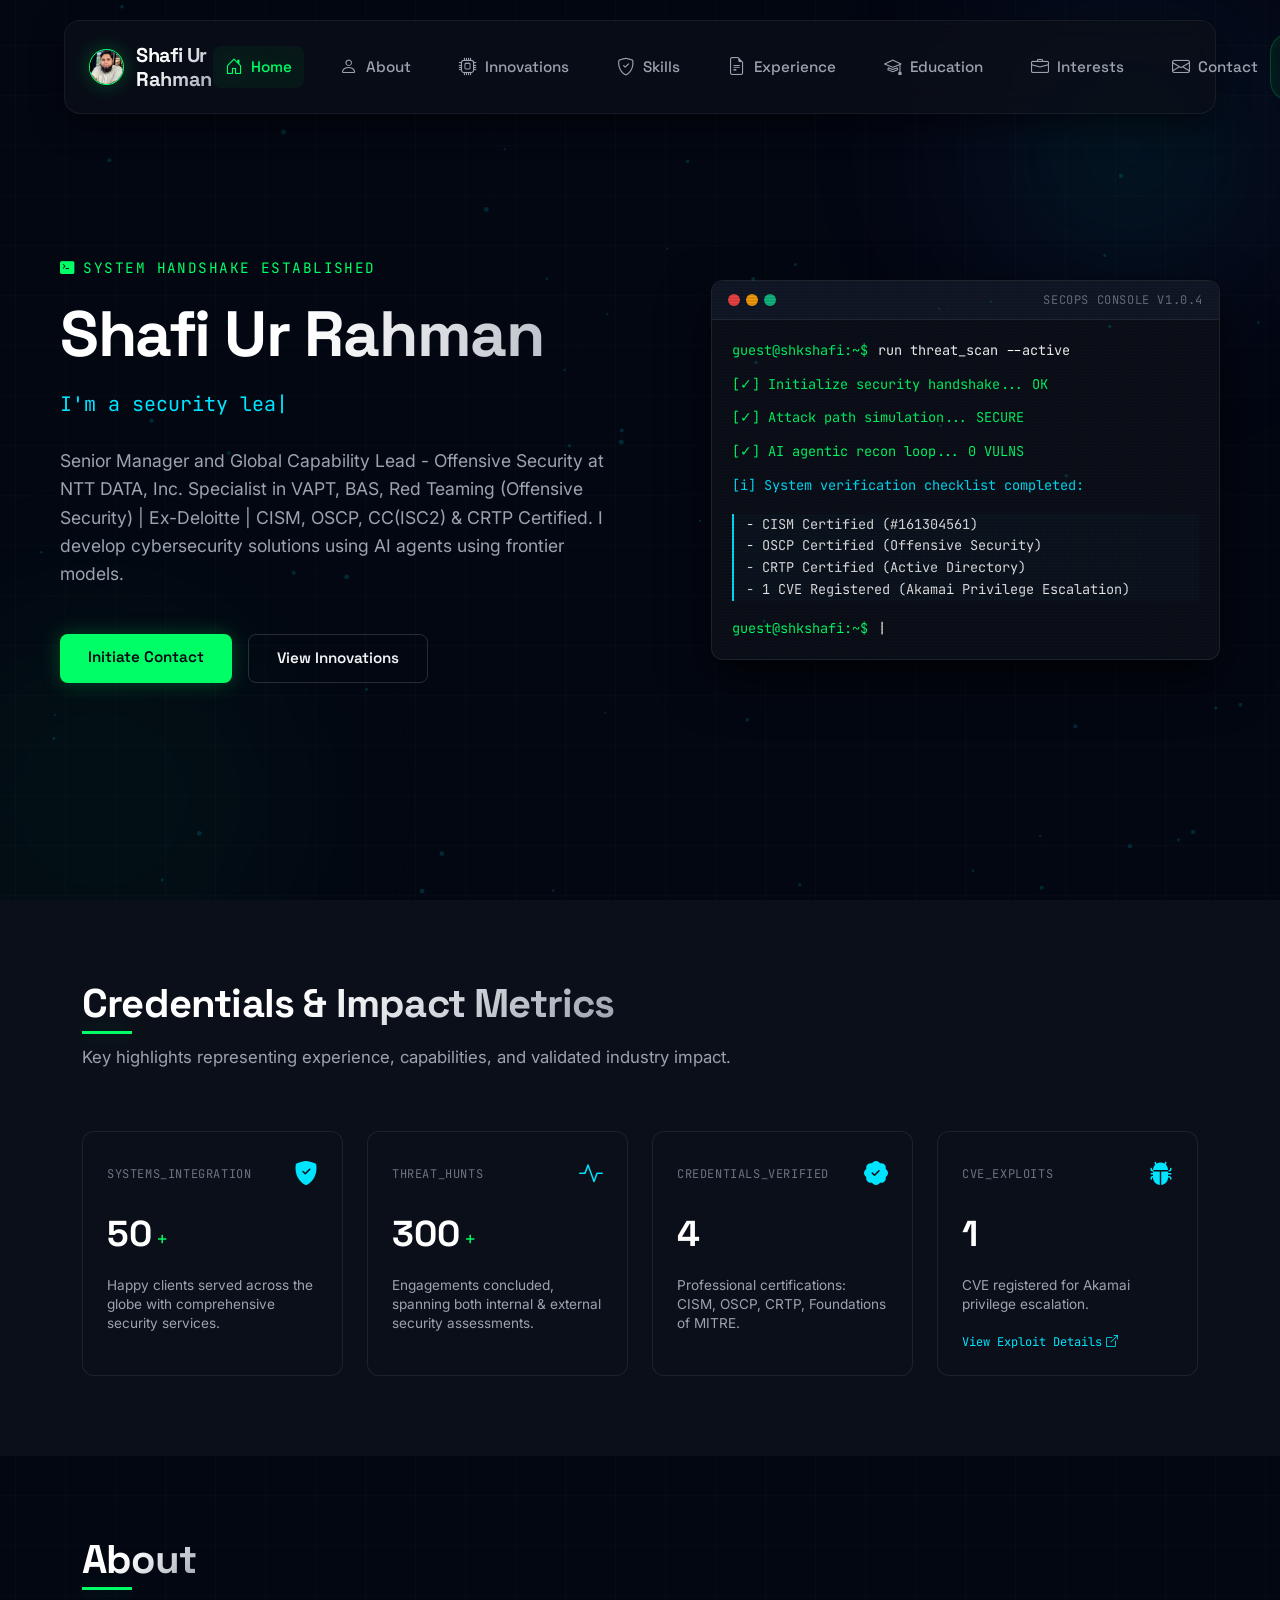
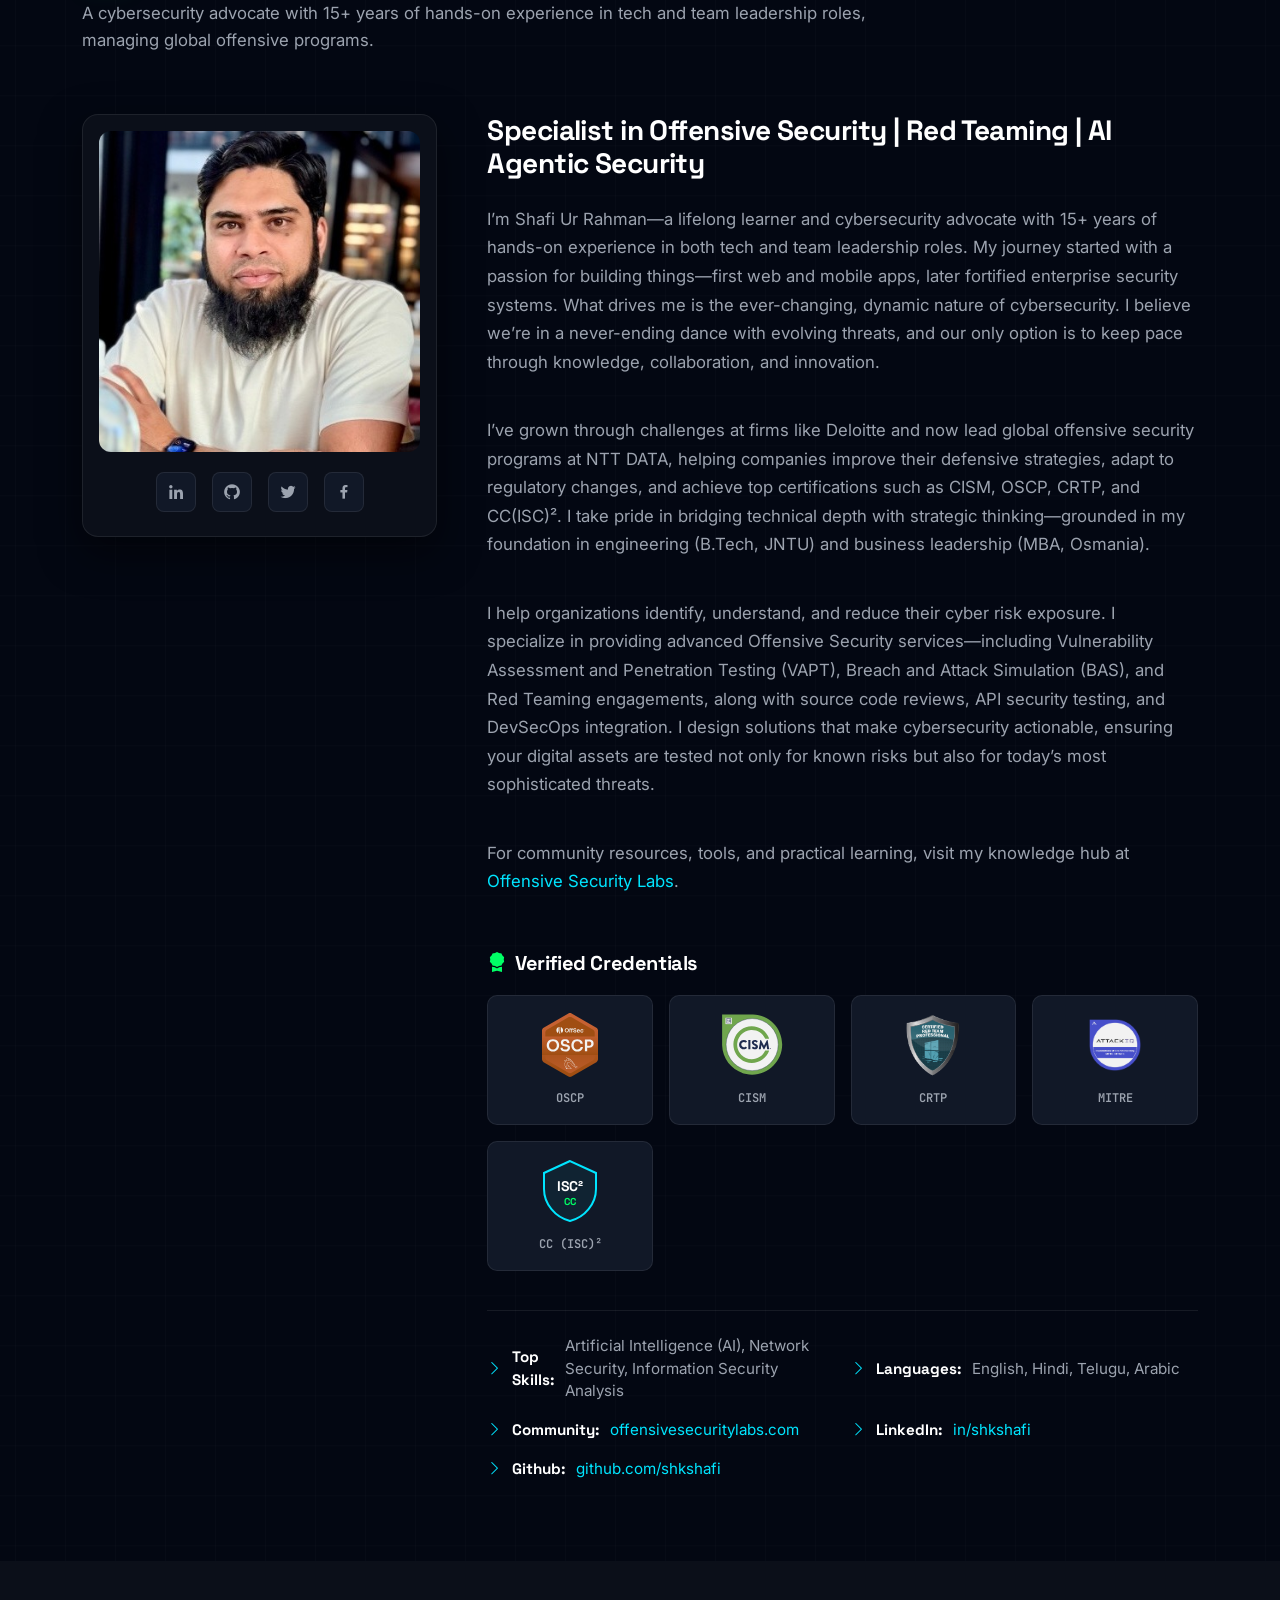
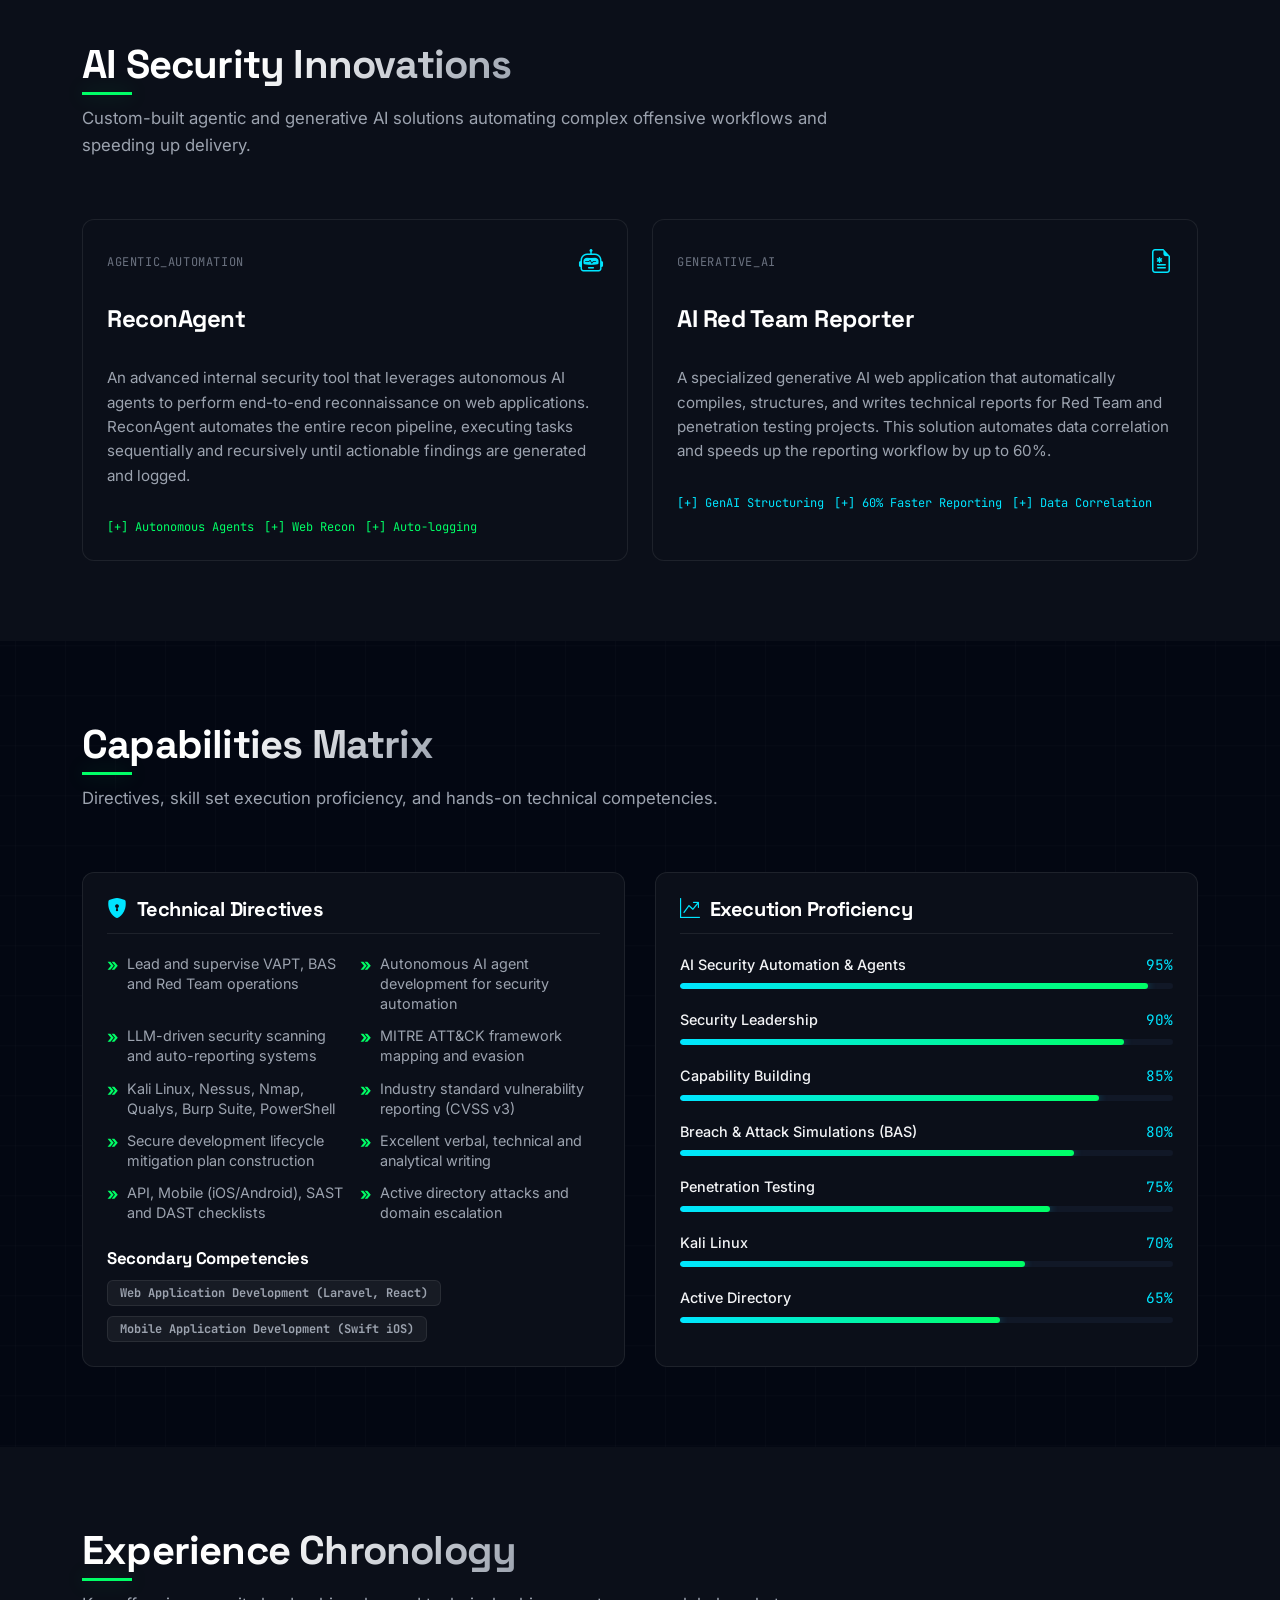
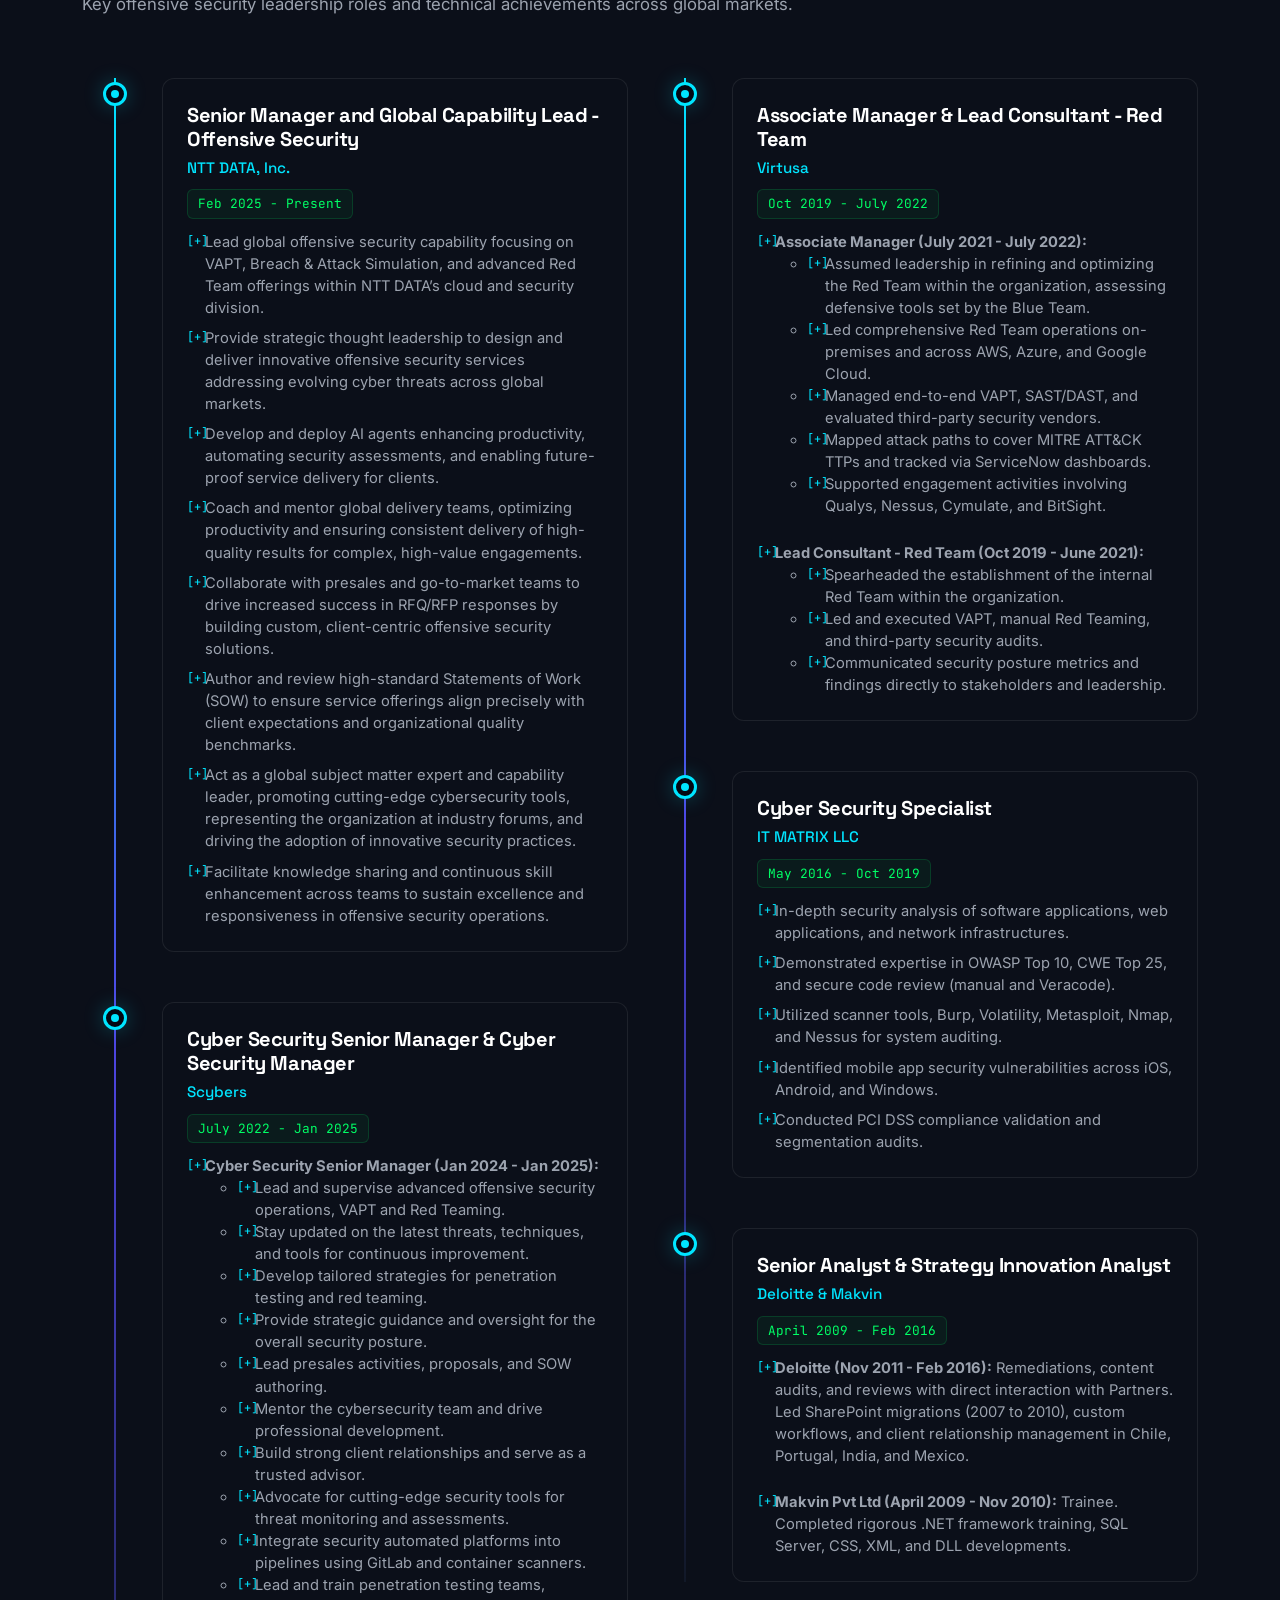
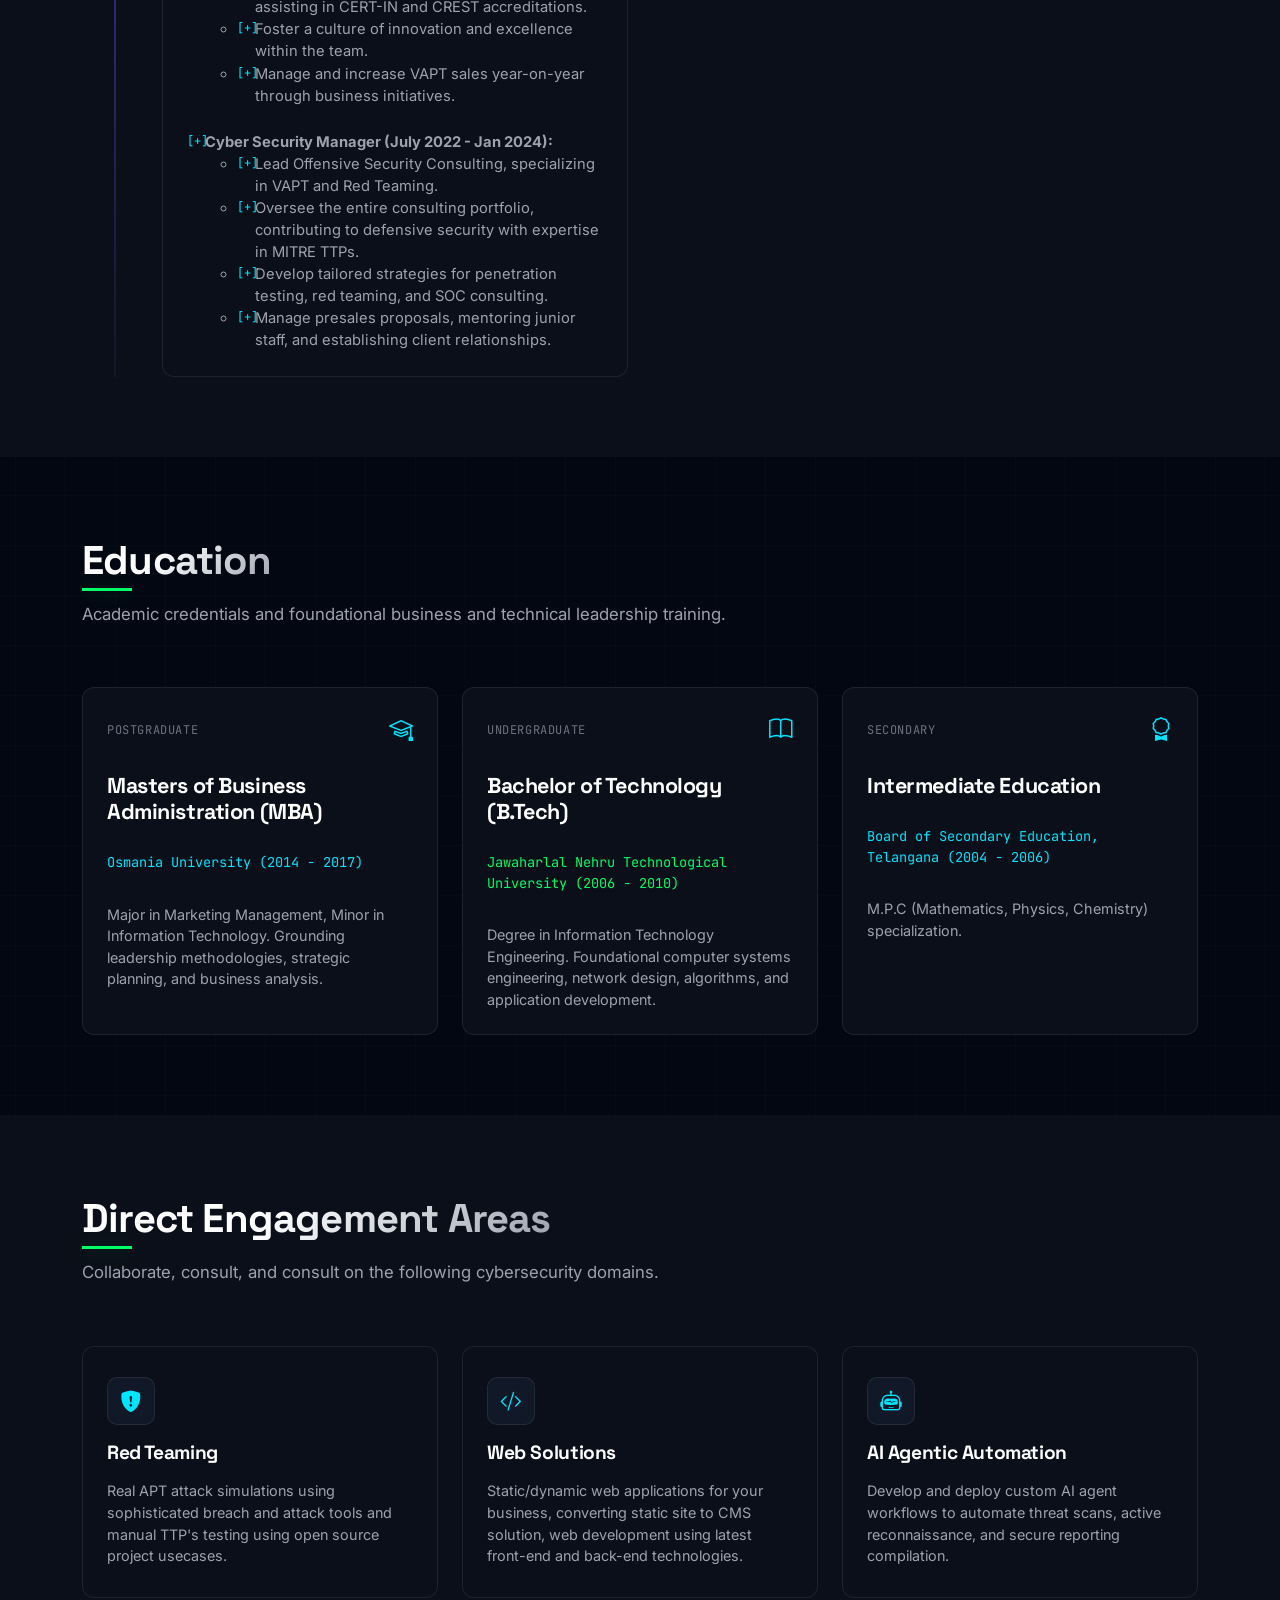
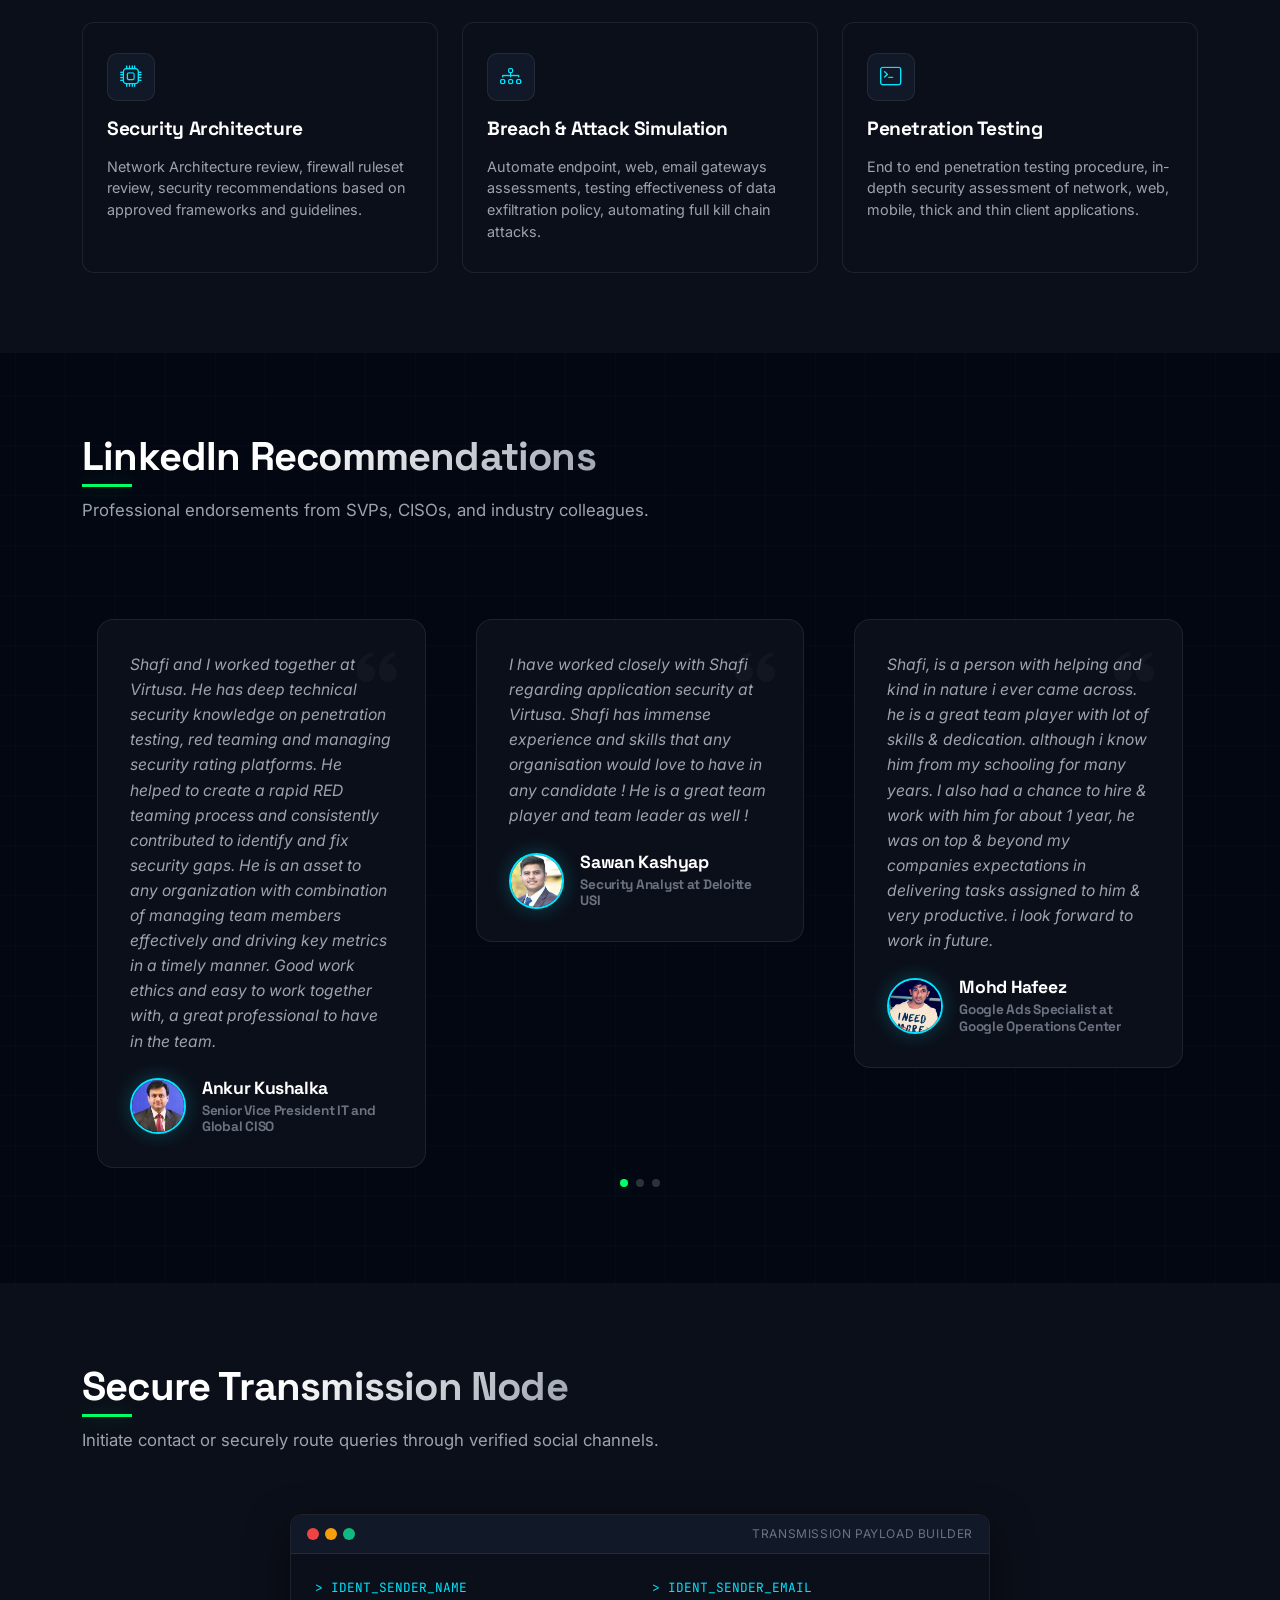
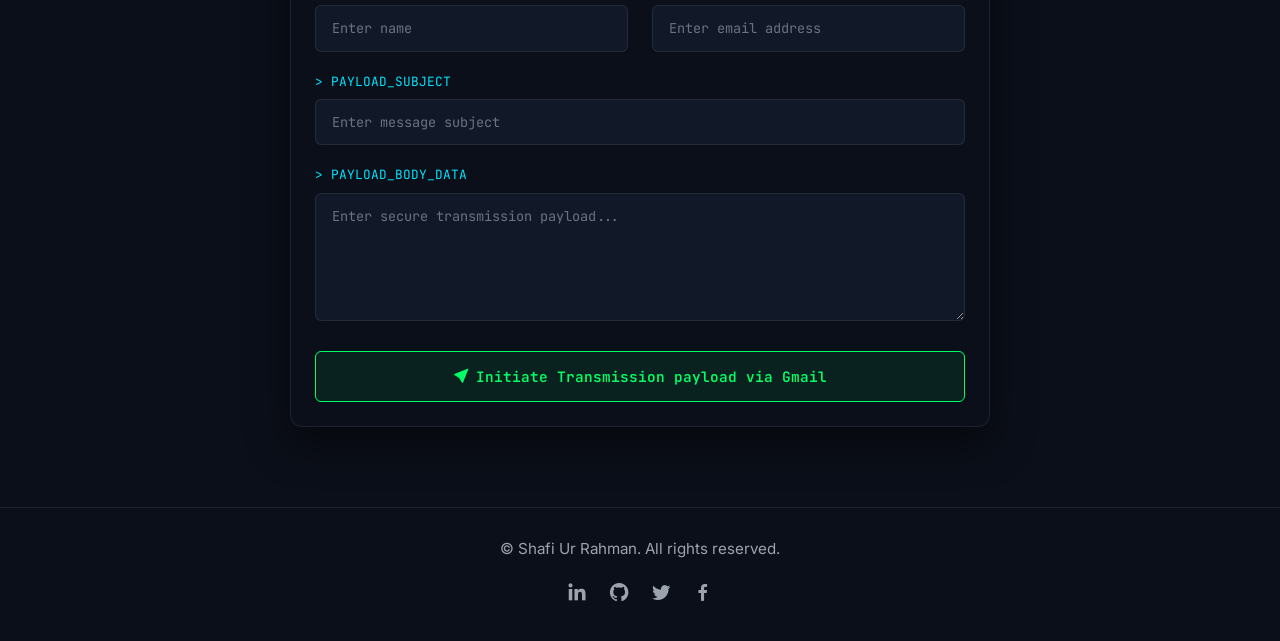
==== commit 320fe694: "Refine portfolio layout: 2-column experience timeline, separate education, update skills meters, add" ====
--- a/index.html
+++ b/index.html
@@ -41,7 +41,8 @@
           <li><a href="#about" class="nav-link scrollto"><i class="bi bi-person"></i> <span>About</span></a></li>
           <li><a href="#projects" class="nav-link scrollto"><i class="bi bi-cpu"></i> <span>Innovations</span></a></li>
           <li><a href="#skills" class="nav-link scrollto"><i class="bi bi-shield-check"></i> <span>Skills</span></a></li>
-          <li><a href="#resume" class="nav-link scrollto"><i class="bi bi-file-earmark-text"></i> <span>Resume</span></a></li>
+          <li><a href="#resume" class="nav-link scrollto"><i class="bi bi-file-earmark-text"></i> <span>Experience</span></a></li>
+          <li><a href="#education" class="nav-link scrollto"><i class="bi bi-mortarboard"></i> <span>Education</span></a></li>
           <li><a href="#services" class="nav-link scrollto"><i class="bi bi-briefcase"></i> <span>Interests</span></a></li>
           <li><a href="#contact" class="nav-link scrollto"><i class="bi bi-envelope"></i> <span>Contact</span></a></li>
         </ul>
@@ -58,6 +59,7 @@
 
   <!-- ======= Hero Section ======= -->
   <section id="hero">
+    <canvas id="hero-canvas"></canvas>
     <div class="hero-glow-blob"></div>
     <div class="hero-glow-blob-2"></div>
     <div class="hero-container">
@@ -230,6 +232,15 @@
                   <img src="assets/img/mitre.png" alt="MITRE Logo">
                   <span>MITRE</span>
                 </div>
+                <!-- CC (ISC)2 Custom SVG Logo -->
+                <div class="cert-card">
+                  <svg width="64" height="64" viewBox="0 0 64 64" fill="none" xmlns="http://www.w3.org/2000/svg">
+                    <path d="M32 2L6 14V30C6 44.8 17.1 58.4 32 62C46.9 58.4 58 44.8 58 30V14L32 2Z" fill="rgba(0, 229, 255, 0.05)" stroke="#00e5ff" stroke-width="2"/>
+                    <text x="32" y="32" fill="#fff" font-family="'Space Grotesk', sans-serif" font-weight="bold" font-size="14" text-anchor="middle">ISC²</text>
+                    <text x="32" y="46" fill="#00ff66" font-family="'Space Grotesk', sans-serif" font-weight="bold" font-size="10" text-anchor="middle">CC</text>
+                  </svg>
+                  <span>CC (ISC)²</span>
+                </div>
               </div>
             </div>
 
@@ -316,9 +327,16 @@
               <li>Secure development lifecycle mitigation plan construction</li>
               <li>Excellent verbal, technical and analytical writing</li>
               <li>API, Mobile (iOS/Android), SAST and DAST checklists</li>
-              <li>Full stack coding (C, C++, C#, JS, Python, PHP)</li>
               <li>Active directory attacks and domain escalation</li>
             </ul>
+
+            <div class="mt-4">
+              <h4 style="color:#fff; font-size:1.05rem; font-family:var(--font-header); margin-bottom:12px;">Secondary Competencies</h4>
+              <div style="display:flex; gap:10px; flex-wrap:wrap;">
+                <span class="badge bg-secondary" style="background: rgba(255, 255, 255, 0.05) !important; border: 1px solid var(--border-color); color: var(--text-secondary); font-family: var(--font-mono); font-size: 0.75rem; padding: 6px 12px; border-radius: 6px;">Web Application Development (Laravel, React)</span>
+                <span class="badge bg-secondary" style="background: rgba(255, 255, 255, 0.05) !important; border: 1px solid var(--border-color); color: var(--text-secondary); font-family: var(--font-mono); font-size: 0.75rem; padding: 6px 12px; border-radius: 6px;">Mobile Application Development (Swift iOS)</span>
+              </div>
+            </div>
           </div>
 
           <div class="skills-category" data-aos="fade-left">
@@ -326,71 +344,71 @@
             <div class="skills-list-grid skills-content">
               <div class="skill-meter-item">
                 <div class="skill-meter-info">
+                  <span class="skill-name">AI Security Automation &amp; Agents</span>
+                  <span class="skill-percent">95%</span>
+                </div>
+                <div class="skill-bar-bg">
+                  <div class="skill-bar-fill" role="progressbar" aria-valuenow="95" aria-valuemin="0" aria-valuemax="100" style="width: 0%;"></div>
+                </div>
+              </div>
+
+              <div class="skill-meter-item">
+                <div class="skill-meter-info">
+                  <span class="skill-name">Security Leadership</span>
+                  <span class="skill-percent">90%</span>
+                </div>
+                <div class="skill-bar-bg">
+                  <div class="skill-bar-fill" role="progressbar" aria-valuenow="90" aria-valuemin="0" aria-valuemax="100" style="width: 0%;"></div>
+                </div>
+              </div>
+
+              <div class="skill-meter-item">
+                <div class="skill-meter-info">
+                  <span class="skill-name">Capability Building</span>
+                  <span class="skill-percent">85%</span>
+                </div>
+                <div class="skill-bar-bg">
+                  <div class="skill-bar-fill" role="progressbar" aria-valuenow="85" aria-valuemin="0" aria-valuemax="100" style="width: 0%;"></div>
+                </div>
+              </div>
+
+              <div class="skill-meter-item">
+                <div class="skill-meter-info">
+                  <span class="skill-name">Breach &amp; Attack Simulations (BAS)</span>
+                  <span class="skill-percent">80%</span>
+                </div>
+                <div class="skill-bar-bg">
+                  <div class="skill-bar-fill" role="progressbar" aria-valuenow="80" aria-valuemin="0" aria-valuemax="100" style="width: 0%;"></div>
+                </div>
+              </div>
+
+              <div class="skill-meter-item">
+                <div class="skill-meter-info">
                   <span class="skill-name">Penetration Testing</span>
-                  <span class="skill-percent">100%</span>
+                  <span class="skill-percent">75%</span>
                 </div>
                 <div class="skill-bar-bg">
-                  <div class="skill-bar-fill" role="progressbar" aria-valuenow="100" aria-valuemin="0" aria-valuemax="100" style="width: 0%;"></div>
+                  <div class="skill-bar-fill" role="progressbar" aria-valuenow="75" aria-valuemin="0" aria-valuemax="100" style="width: 0%;"></div>
                 </div>
               </div>
 
               <div class="skill-meter-item">
                 <div class="skill-meter-info">
                   <span class="skill-name">Kali Linux</span>
-                  <span class="skill-percent">90%</span>
+                  <span class="skill-percent">70%</span>
                 </div>
                 <div class="skill-bar-bg">
-                  <div class="skill-bar-fill" role="progressbar" aria-valuenow="90" aria-valuemin="0" aria-valuemax="100" style="width: 0%;"></div>
-                </div>
-              </div>
-
-              <div class="skill-meter-item">
-                <div class="skill-meter-info">
-                  <span class="skill-name">Breach & Attack Simulations (MITRE)</span>
-                  <span class="skill-percent">75%</span>
-                </div>
-                <div class="skill-bar-bg">
-                  <div class="skill-bar-fill" role="progressbar" aria-valuenow="75" aria-valuemin="0" aria-valuemax="100" style="width: 0%;"></div>
-                </div>
-              </div>
-
-              <div class="skill-meter-item">
-                <div class="skill-meter-info">
-                  <span class="skill-name">AI Security Automation & Agents</span>
-                  <span class="skill-percent">90%</span>
-                </div>
-                <div class="skill-bar-bg">
-                  <div class="skill-bar-fill" role="progressbar" aria-valuenow="90" aria-valuemin="0" aria-valuemax="100" style="width: 0%;"></div>
+                  <div class="skill-bar-fill" role="progressbar" aria-valuenow="70" aria-valuemin="0" aria-valuemax="100" style="width: 0%;"></div>
                 </div>
               </div>
 
               <div class="skill-meter-item">
                 <div class="skill-meter-info">
                   <span class="skill-name">Active Directory</span>
-                  <span class="skill-percent">80%</span>
+                  <span class="skill-percent">65%</span>
                 </div>
                 <div class="skill-bar-bg">
-                  <div class="skill-bar-fill" role="progressbar" aria-valuenow="80" aria-valuemin="0" aria-valuemax="100" style="width: 0%;"></div>
-                </div>
-              </div>
-
-              <div class="skill-meter-item">
-                <div class="skill-meter-info">
-                  <span class="skill-name">Web Development</span>
-                  <span class="skill-percent">60%</span>
-                </div>
-                <div class="skill-bar-bg">
-                  <div class="skill-bar-fill" role="progressbar" aria-valuenow="60" aria-valuemin="0" aria-valuemax="100" style="width: 0%;"></div>
-                </div>
-              </div>
-
-              <div class="skill-meter-item">
-                <div class="skill-meter-info">
-                  <span class="skill-name">Mobile PT & Development</span>
-                  <span class="skill-percent">55%</span>
-                </div>
-                <div class="skill-bar-bg">
-                  <div class="skill-bar-fill" role="progressbar" aria-valuenow="55" aria-valuemin="0" aria-valuemax="100" style="width: 0%;"></div>
+                  <div class="skill-bar-fill" role="progressbar" aria-valuenow="65" aria-valuemin="0" aria-valuemax="100" style="width: 0%;"></div>
                 </div>
               </div>
             </div>
@@ -403,244 +421,215 @@
     <section id="resume" class="section-bg">
       <div class="container" data-aos="fade-up">
         <div class="section-title">
-          <h2>Resume</h2>
-          <p>Chronology of leadership roles and education in advanced cybersecurity operations.</p>
-        </div>
-
-        <div class="timeline-container">
-          <!-- NTT DATA -->
-          <div class="timeline-item" data-aos="fade-up">
-            <div class="timeline-node"></div>
-            <div class="timeline-content">
-              <div class="timeline-header-info">
-                <div>
-                  <h3 class="timeline-role">Senior Manager and Global Capability Lead - Offensive Security</h3>
-                  <span class="timeline-company">NTT DATA, Inc.</span>
-                </div>
-                <span class="timeline-date">Feb 2025 - Present</span>
-              </div>
-              <ul class="timeline-body-text">
-                <li>Lead global offensive security capability focusing on VAPT, Breach & Attack Simulation, and advanced Red Team offerings within NTT DATA’s cloud and security division.</li>
-                <li>Provide strategic thought leadership to design and deliver innovative offensive security services addressing evolving cyber threats across global markets.</li>
-                <li>Develop and deploy AI agents enhancing productivity, automating security assessments, and enabling future-proof service delivery for clients.</li>
-                <li>Coach and mentor global delivery teams, optimizing productivity and ensuring consistent delivery of high-quality results for complex, high-value engagements.</li>
-                <li>Collaborate with presales and go-to-market teams to drive increased success in RFQ/RFP responses by building custom, client-centric offensive security solutions.</li>
-                <li>Author and review high-standard Statements of Work (SOW) to ensure service offerings align precisely with client expectations and organizational quality benchmarks.</li>
-                <li>Act as a global subject matter expert and capability leader, promoting cutting-edge cybersecurity tools, representing the organization at industry forums, and driving the adoption of innovative security practices.</li>
-                <li>Facilitate knowledge sharing and continuous skill enhancement across teams to sustain excellence and responsiveness in offensive security operations.</li>
-              </ul>
-            </div>
-          </div>
-
-          <!-- Scybers -->
-          <div class="timeline-item" data-aos="fade-up">
-            <div class="timeline-node"></div>
-            <div class="timeline-content">
-              <div class="timeline-header-info">
-                <div>
-                  <h3 class="timeline-role">Cyber Security Senior Manager &amp; Cyber Security Manager</h3>
-                  <span class="timeline-company">Scybers</span>
-                </div>
-                <span class="timeline-date">July 2022 - Jan 2025</span>
-              </div>
-              <ul class="timeline-body-text">
-                <li><strong>Cyber Security Senior Manager (Jan 2024 - Jan 2025):</strong>
-                  <ul>
-                    <li>Lead and supervise advanced offensive security operations, including VAPT and Red Teaming.</li>
-                    <li>Stay updated on the latest cybersecurity threats, techniques, and technologies for continuous improvement.</li>
-                    <li>Develop tailored strategies for penetration testing and red teaming.</li>
-                    <li>Provide strategic guidance and oversight for the organization's overall cybersecurity posture.</li>
-                    <li>Lead presales activities, crafting technology-based proposals for end-to-end cybersecurity management.</li>
-                    <li>Act as a mentor to the cybersecurity team, fostering a positive work environment and professional development.</li>
-                    <li>Build and maintain strong client relationships, serving as a trusted advisor on cybersecurity matters.</li>
-                    <li>Advocate for cutting-edge technology tools to enhance cybersecurity services, particularly in monitoring, management, and incident response.</li>
-                    <li>Act as a liaison between the product development team and clients.</li>
-                    <li>Integrate security tools within CI/CD workflows to ensure continuous monitoring and incident response readiness.</li>
-                    <li>Hands-on experience on integration of tools such as Checkmarx, SonarQube, Docker Scout, etc., into CI/CD pipelines using GitLab platform.</li>
-                    <li>Lead and train a team of highly skilled penetration testers, ensuring certifications in PT and Red Teaming.</li>
-                    <li>Foster a culture of innovation and excellence within the team, promoting continuous skill development.</li>
-                    <li>Play a pivotal role in obtaining and maintaining accreditations such as CERT-IN and CREST.</li>
-                    <li>Provide strategic leadership in developing and implementing cybersecurity policies and procedures.</li>
-                    <li>Represent the organization in industry conferences, forums, and collaborative initiatives.</li>
-                    <li>Drive incident response planning and execution, ensuring effective response to security incidents.</li>
-                    <li>Manage and increase VAPT sales year-on-year through strategic business development initiatives.</li>
-                    <li>Establish and maintain relationships with key clients and partners to enhance VAPT service offerings and market presence.</li>
+          <h2>Experience Chronology</h2>
+          <p>Key offensive security leadership roles and technical achievements across global markets.</p>
+        </div>
+
+        <div class="row">
+          <!-- Column 1: Present & Recent Work -->
+          <div class="col-lg-6" data-aos="fade-right">
+            <div class="timeline-container">
+              <!-- NTT DATA -->
+              <div class="timeline-item">
+                <div class="timeline-node"></div>
+                <div class="timeline-content">
+                  <div class="timeline-header-info">
+                    <div>
+                      <h3 class="timeline-role">Senior Manager and Global Capability Lead - Offensive Security</h3>
+                      <span class="timeline-company">NTT DATA, Inc.</span>
+                    </div>
+                    <span class="timeline-date">Feb 2025 - Present</span>
+                  </div>
+                  <ul class="timeline-body-text">
+                    <li>Lead global offensive security capability focusing on VAPT, Breach & Attack Simulation, and advanced Red Team offerings within NTT DATA’s cloud and security division.</li>
+                    <li>Provide strategic thought leadership to design and deliver innovative offensive security services addressing evolving cyber threats across global markets.</li>
+                    <li>Develop and deploy AI agents enhancing productivity, automating security assessments, and enabling future-proof service delivery for clients.</li>
+                    <li>Coach and mentor global delivery teams, optimizing productivity and ensuring consistent delivery of high-quality results for complex, high-value engagements.</li>
+                    <li>Collaborate with presales and go-to-market teams to drive increased success in RFQ/RFP responses by building custom, client-centric offensive security solutions.</li>
+                    <li>Author and review high-standard Statements of Work (SOW) to ensure service offerings align precisely with client expectations and organizational quality benchmarks.</li>
+                    <li>Act as a global subject matter expert and capability leader, promoting cutting-edge cybersecurity tools, representing the organization at industry forums, and driving the adoption of innovative security practices.</li>
+                    <li>Facilitate knowledge sharing and continuous skill enhancement across teams to sustain excellence and responsiveness in offensive security operations.</li>
                   </ul>
-                </li>
-                <li class="mt-3"><strong>Cyber Security Manager (July 2022 - Jan 2024):</strong>
-                  <ul>
-                    <li>Lead Offensive Security Consulting, specializing in VAPT and Red Teaming.</li>
-                    <li>Oversee the entire consulting portfolio, contributing to defensive security with expertise in MITRE TTPs.</li>
-                    <li>Develop tailored strategies for penetration testing, red teaming, and SOC consulting, with a focus on proactive threat hunting.</li>
-                    <li>Manage presales activities, crafting technology-based proposals and ensuring end-to-end cybersecurity management.</li>
-                    <li>Serve as a mentor, fostering a positive work environment and building strong client relationships.</li>
-                    <li>Advocate for technology tools to enhance cybersecurity services, emphasizing monitoring and management.</li>
-                    <li>Act as a liaison between the product development team and clients, facilitating real-world use cases for effective SOC operations.</li>
-                    <li>Lead and train a team of highly skilled penetration testers, ensuring certifications in PT and Red Teaming, including OSCP and CRTP.</li>
-                    <li>Assist the organization in obtaining accreditation such as CERT-IN and CREST.</li>
+                </div>
+              </div>
+
+              <!-- Scybers -->
+              <div class="timeline-item">
+                <div class="timeline-node"></div>
+                <div class="timeline-content">
+                  <div class="timeline-header-info">
+                    <div>
+                      <h3 class="timeline-role">Cyber Security Senior Manager &amp; Cyber Security Manager</h3>
+                      <span class="timeline-company">Scybers</span>
+                    </div>
+                    <span class="timeline-date">July 2022 - Jan 2025</span>
+                  </div>
+                  <ul class="timeline-body-text">
+                    <li><strong>Cyber Security Senior Manager (Jan 2024 - Jan 2025):</strong>
+                      <ul>
+                        <li>Lead and supervise advanced offensive security operations, VAPT and Red Teaming.</li>
+                        <li>Stay updated on the latest threats, techniques, and tools for continuous improvement.</li>
+                        <li>Develop tailored strategies for penetration testing and red teaming.</li>
+                        <li>Provide strategic guidance and oversight for the overall security posture.</li>
+                        <li>Lead presales activities, proposals, and SOW authoring.</li>
+                        <li>Mentor the cybersecurity team and drive professional development.</li>
+                        <li>Build strong client relationships and serve as a trusted advisor.</li>
+                        <li>Advocate for cutting-edge security tools for threat monitoring and assessments.</li>
+                        <li>Integrate security automated platforms into pipelines using GitLab and container scanners.</li>
+                        <li>Lead and train penetration testing teams, assisting in CERT-IN and CREST accreditations.</li>
+                        <li>Foster a culture of innovation and excellence within the team.</li>
+                        <li>Manage and increase VAPT sales year-on-year through business initiatives.</li>
+                      </ul>
+                    </li>
+                    <li class="mt-3"><strong>Cyber Security Manager (July 2022 - Jan 2024):</strong>
+                      <ul>
+                        <li>Lead Offensive Security Consulting, specializing in VAPT and Red Teaming.</li>
+                        <li>Oversee the entire consulting portfolio, contributing to defensive security with expertise in MITRE TTPs.</li>
+                        <li>Develop tailored strategies for penetration testing, red teaming, and SOC consulting.</li>
+                        <li>Manage presales proposals, mentoring junior staff, and establishing client relationships.</li>
+                      </ul>
+                    </li>
                   </ul>
-                </li>
-              </ul>
-            </div>
-          </div>
-
-          <!-- Virtusa -->
-          <div class="timeline-item" data-aos="fade-up">
-            <div class="timeline-node"></div>
-            <div class="timeline-content">
-              <div class="timeline-header-info">
-                <div>
-                  <h3 class="timeline-role">Associate Manager &amp; Lead Consultant - Red Team</h3>
-                  <span class="timeline-company">Virtusa</span>
-                </div>
-                <span class="timeline-date">Oct 2019 - July 2022</span>
-              </div>
-              <ul class="timeline-body-text">
-                <li><strong>Associate Manager (July 2021 - July 2022):</strong>
-                  <ul>
-                    <li>Assumed leadership in refining and optimizing the Red Team within the organization, continuously assessing the effectiveness of defensive mechanisms implemented by the Blue Team, and implementing strategic improvements as needed.</li>
-                    <li>Led a team in the execution of comprehensive Red Team activities, overseeing vulnerability assessments across diverse platforms, including on-premises, AWS, Azure, and Google Cloud servers. Employed a sophisticated blend of automated tools and manual techniques to ensure robust security testing.</li>
-                    <li>Managed end-to-end activities related to Vulnerability Assessment & Penetration Testing (VAPT), Secure Code Review (SAST/DAST), and evaluated third-party PT & Red Team vendors.</li>
-                    <li>Developed and executed a strategic plan to cover MITRE ATT&CK Tactics/Techniques and Procedures (TTPs) across the infrastructure.</li>
-                    <li>Provided essential support for ongoing engagement activities involving Qualys, Nessus, Cymulate, BitSight, fostering a collaborative environment among team members.</li>
-                    <li>Delivered clear and concise communication of technical findings to leadership, utilizing a risk-based approach.</li>
-                    <li>Collaborated with stakeholders to ensure the timely closure of Red Team findings, aligning with agreed-upon Service Level Agreements (SLAs).</li>
-                    <li>Contributed to the strategic planning and decision-making processes within the Threat Vulnerability Management Team.</li>
+                </div>
+              </div>
+            </div>
+          </div>
+
+          <!-- Column 2: Historical Experience -->
+          <div class="col-lg-6" data-aos="fade-left">
+            <div class="timeline-container">
+              <!-- Virtusa -->
+              <div class="timeline-item">
+                <div class="timeline-node"></div>
+                <div class="timeline-content">
+                  <div class="timeline-header-info">
+                    <div>
+                      <h3 class="timeline-role">Associate Manager &amp; Lead Consultant - Red Team</h3>
+                      <span class="timeline-company">Virtusa</span>
+                    </div>
+                    <span class="timeline-date">Oct 2019 - July 2022</span>
+                  </div>
+                  <ul class="timeline-body-text">
+                    <li><strong>Associate Manager (July 2021 - July 2022):</strong>
+                      <ul>
+                        <li>Assumed leadership in refining and optimizing the Red Team within the organization, assessing defensive tools set by the Blue Team.</li>
+                        <li>Led comprehensive Red Team operations on-premises and across AWS, Azure, and Google Cloud.</li>
+                        <li>Managed end-to-end VAPT, SAST/DAST, and evaluated third-party security vendors.</li>
+                        <li>Mapped attack paths to cover MITRE ATT&CK TTPs and tracked via ServiceNow dashboards.</li>
+                        <li>Supported engagement activities involving Qualys, Nessus, Cymulate, and BitSight.</li>
+                      </ul>
+                    </li>
+                    <li class="mt-3"><strong>Lead Consultant - Red Team (Oct 2019 - June 2021):</strong>
+                      <ul>
+                        <li>Spearheaded the establishment of the internal Red Team within the organization.</li>
+                        <li>Led and executed VAPT, manual Red Teaming, and third-party security audits.</li>
+                        <li>Communicated security posture metrics and findings directly to stakeholders and leadership.</li>
+                      </ul>
+                    </li>
                   </ul>
-                </li>
-                <li class="mt-3"><strong>Lead Consultant - Red Team (Oct 2019 - June 2021):</strong>
-                  <ul>
-                    <li>Spearheaded the establishment of a Red Team within the organization, evaluating the effectiveness of defensive mechanisms set up by the Blue Team.</li>
-                    <li>Held accountable for leading and executing Red Team activities, including vulnerability assessments across diverse platforms such as on-premises, AWS, Azure, and Google Cloud servers.</li>
-                    <li>Executed Vulnerability Assessment & Penetration Testing (VAPT), Secure Code Review (SAST/DAST), and assessed potential third-party PT & Red Team vendors.</li>
-                    <li>Formulated a strategic plan to cover MITRE ATT&CK Tactics/Techniques and Procedures (TTPs) across the infrastructure, identifying potential gaps and tracking through ServiceNow.</li>
-                    <li>Supported ongoing engagement activities in Qualys, Nessus, Cymulate, BitSight.</li>
-                    <li>Effectively communicated findings to leadership using a risk-based approach.</li>
-                    <li>Collaborated with stakeholders to ensure the timely closure of findings within SLAs.</li>
-                    <li>Offered guidance and mentorship to junior engineers, maintaining high standards.</li>
+                </div>
+              </div>
+
+              <!-- ITMatrix -->
+              <div class="timeline-item">
+                <div class="timeline-node"></div>
+                <div class="timeline-content">
+                  <div class="timeline-header-info">
+                    <div>
+                      <h3 class="timeline-role">Cyber Security Specialist</h3>
+                      <span class="timeline-company">IT MATRIX LLC</span>
+                    </div>
+                    <span class="timeline-date">May 2016 - Oct 2019</span>
+                  </div>
+                  <ul class="timeline-body-text">
+                    <li>In-depth security analysis of software applications, web applications, and network infrastructures.</li>
+                    <li>Demonstrated expertise in OWASP Top 10, CWE Top 25, and secure code review (manual and Veracode).</li>
+                    <li>Utilized scanner tools, Burp, Volatility, Metasploit, Nmap, and Nessus for system auditing.</li>
+                    <li>Identified mobile app security vulnerabilities across iOS, Android, and Windows.</li>
+                    <li>Conducted PCI DSS compliance validation and segmentation audits.</li>
                   </ul>
-                </li>
-              </ul>
-            </div>
-          </div>
-
-          <!-- ITMatrix -->
-          <div class="timeline-item" data-aos="fade-up">
-            <div class="timeline-node"></div>
-            <div class="timeline-content">
-              <div class="timeline-header-info">
-                <div>
-                  <h3 class="timeline-role">Cyber Security Specialist</h3>
-                  <span class="timeline-company">IT MATRIX LLC</span>
-                </div>
-                <span class="timeline-date">May 2016 - Oct 2019</span>
-              </div>
-              <ul class="timeline-body-text">
-                <li>Conducting in-depth security analyses of software applications based on project requirements.</li>
-                <li>Demonstrating substantial expertise in web application attacks and defense strategies, encompassing knowledge of OWASP Top 10 and CWE Top 25 (SQL injection, XSS, CSRF, DoS, logic flaws, API attacks, etc.).</li>
-                <li>Conducting secure code reviews both manually and using automated tools like Veracode.</li>
-                <li>Utilizing application security tools, including web application security scanners, static code analysis, and vulnerability scanners.</li>
-                <li>Applying penetration testing techniques with tools such as Nessus, Burp, Volatility Framework, Metasploit, etc.</li>
-                <li>Executing penetration tests on client networks to uncover security vulnerabilities.</li>
-                <li>Validating client applications, conducting in-depth code analyses from a security perspective, and proposing mitigation strategies.</li>
-                <li>Identifying critical system security loopholes through comprehensive scanning with tools like Nmap, Nessus, etc.</li>
-                <li>Identifying security vulnerabilities in mobile applications across various platforms (iOS/Android/Windows).</li>
-                <li>Formulating responses for Request for Proposals (RFPs) for prospective clients and providing quotations for services/skills.</li>
-                <li>Conducting PCI DSS compliance validation alongside Vulnerability Assessment and implementing Segmentation controls.</li>
-              </ul>
-            </div>
-          </div>
-
-          <!-- Deloitte -->
-          <div class="timeline-item" data-aos="fade-up">
-            <div class="timeline-node"></div>
-            <div class="timeline-content">
-              <div class="timeline-header-info">
-                <div>
-                  <h3 class="timeline-role">Senior Analyst &amp; Strategy Business &amp; Innovation Analyst</h3>
-                  <span class="timeline-company">Deloitte</span>
-                </div>
-                <span class="timeline-date">Nov 2011 - Feb 2016</span>
-              </div>
-              <ul class="timeline-body-text">
-                <li><strong>Senior Analyst (Sep 2015 - Feb 2016):</strong>
-                  <ul>
-                    <li>Oversight of high-level content management updates, remediations, and reviews, ensuring alignment with organizational objectives through direct engagement with Directors and Partners.</li>
-                    <li>Facilitation of weekly team calls to maintain open communication and keep the US counterpart informed.</li>
-                    <li>Assistance in developing a comprehensive training plan for new hires.</li>
-                    <li>Active participation in senior analyst focus group discussions.</li>
-                    <li>Provision of mentorship and guidance to new hires through on-the-job training.</li>
-                    <li>Introduction of new modules in the SharePoint tracking site, showcasing technological proficiency.</li>
+                </div>
+              </div>
+
+              <!-- Deloitte & Makvin -->
+              <div class="timeline-item">
+                <div class="timeline-node"></div>
+                <div class="timeline-content">
+                  <div class="timeline-header-info">
+                    <div>
+                      <h3 class="timeline-role">Senior Analyst &amp; Strategy Innovation Analyst</h3>
+                      <span class="timeline-company">Deloitte &amp; Makvin</span>
+                    </div>
+                    <span class="timeline-date">April 2009 - Feb 2016</span>
+                  </div>
+                  <ul class="timeline-body-text">
+                    <li><strong>Deloitte (Nov 2011 - Feb 2016):</strong> Remediations, content audits, and reviews with direct interaction with Partners. Led SharePoint migrations (2007 to 2010), custom workflows, and client relationship management in Chile, Portugal, India, and Mexico.</li>
+                    <li class="mt-3"><strong>Makvin Pvt Ltd (April 2009 - Nov 2010):</strong> Trainee. Completed rigorous .NET framework training, SQL Server, CSS, XML, and DLL developments.</li>
                   </ul>
-                </li>
-                <li class="mt-3"><strong>Strategy Business &amp; Innovation Analyst (July 2012 - Aug 2015):</strong>
-                  <ul>
-                    <li>Accountable for content management within the 'Deloitte Audit' domain for practitioners.</li>
-                    <li>Led project management and owned individual client relationships in Chile, India, Portugal, and Mexico.</li>
-                    <li>Oversaw end-to-end service delivery, ensuring high-quality content for clients.</li>
-                    <li>Engaged with clients to assess qualifications, gather requirements, and presented findings.</li>
-                    <li>Utilized CMS tools (Xmetal, EMS, web applications) for efficient content management.</li>
-                  </ul>
-                </li>
-                <li class="mt-3"><strong>SharePoint Consultant (Nov 2011 - June 2012):</strong>
-                  <ul>
-                    <li>Managed content using SharePoint 2010 Solution, overseeing the organization and accessibility of information.</li>
-                    <li>Successfully migrated critical content from the SharePoint 2007 platform to SharePoint 2010.</li>
-                    <li>Implemented a new layout using HTML for various content sections.</li>
-                  </ul>
-                </li>
-              </ul>
-            </div>
-          </div>
-
-          <!-- Makvin -->
-          <div class="timeline-item" data-aos="fade-up">
-            <div class="timeline-node"></div>
-            <div class="timeline-content">
-              <div class="timeline-header-info">
-                <div>
-                  <h3 class="timeline-role">Trainee</h3>
-                  <span class="timeline-company">Makvin Pvt Ltd</span>
-                </div>
-                <span class="timeline-date">April 2009 - Nov 2010</span>
-              </div>
-              <ul class="timeline-body-text">
-                <li>Completed rigorous .NET training, including SQL Server 2005, AJAX, CSS, XML, and DLLs.</li>
-              </ul>
-            </div>
-          </div>
-
-          <!-- Education Section -->
-          <div class="timeline-item" data-aos="fade-up">
-            <div class="timeline-node"></div>
-            <div class="timeline-content">
-              <div class="timeline-header-info">
-                <div>
-                  <h3 class="timeline-role">Education</h3>
-                  <span class="timeline-company">Osmania University &amp; JNTU</span>
-                </div>
-              </div>
-              <ul class="timeline-body-text">
-                <li>
-                  <strong>Masters of Business Administration (MBA)</strong> (2014 - 2017) - Osmania University<br>
-                  <span class="text-muted">Marketing/Marketing Management, General</span>
-                </li>
-                <li>
-                  <strong>Bachelor of Information Technology Engineering (B.Tech)</strong> (2006 - 2010) - Jawaharlal Nehru Technological University<br>
-                  <span class="text-muted">Information Technology</span>
-                </li>
-                <li>
-                  <strong>Intermediate Education, M.P.C</strong> (2004 - 2006) - Board of Secondary Education, Telangana (BSET)<br>
-                </li>
-              </ul>
+                </div>
+              </div>
             </div>
           </div>
         </div>
       </div>
     </section>
 
+    <!-- ======= Education Section ======= -->
+    <section id="education">
+      <div class="container" data-aos="fade-up">
+        <div class="section-title">
+          <h2>Education</h2>
+          <p>Academic credentials and foundational business and technical leadership training.</p>
+        </div>
+
+        <div class="row g-4">
+          <div class="col-lg-4" data-aos="fade-up">
+            <div class="soc-widget h-100">
+              <div class="widget-header">
+                <span class="widget-label">POSTGRADUATE</span>
+                <i class="bi bi-mortarboard widget-icon"></i>
+              </div>
+              <h3 style="color:#fff; margin-top: 10px; font-size: 1.35rem;">Masters of Business Administration (MBA)</h3>
+              <p style="color: var(--accent-cyan); font-family: var(--font-mono); font-size: 0.85rem; margin-top: 4px;">Osmania University (2014 - 2017)</p>
+              <p class="widget-desc" style="font-size: 0.9rem; line-height: 1.5; color: var(--text-secondary);">
+                Major in Marketing Management, Minor in Information Technology. Grounding leadership methodologies, strategic planning, and business analysis.
+              </p>
+            </div>
+          </div>
+
+          <div class="col-lg-4" data-aos="fade-up" data-aos-delay="100">
+            <div class="soc-widget h-100">
+              <div class="widget-header">
+                <span class="widget-label">UNDERGRADUATE</span>
+                <i class="bi bi-book widget-icon"></i>
+              </div>
+              <h3 style="color:#fff; margin-top: 10px; font-size: 1.35rem;">Bachelor of Technology (B.Tech)</h3>
+              <p style="color: var(--accent-green); font-family: var(--font-mono); font-size: 0.85rem; margin-top: 4px;">Jawaharlal Nehru Technological University (2006 - 2010)</p>
+              <p class="widget-desc" style="font-size: 0.9rem; line-height: 1.5; color: var(--text-secondary);">
+                Degree in Information Technology Engineering. Foundational computer systems engineering, network design, algorithms, and application development.
+              </p>
+            </div>
+          </div>
+
+          <div class="col-lg-4" data-aos="fade-up" data-aos-delay="200">
+            <div class="soc-widget h-100">
+              <div class="widget-header">
+                <span class="widget-label">SECONDARY</span>
+                <i class="bi bi-award widget-icon"></i>
+              </div>
+              <h3 style="color:#fff; margin-top: 10px; font-size: 1.35rem;">Intermediate Education</h3>
+              <p style="color: var(--accent-cyan); font-family: var(--font-mono); font-size: 0.85rem; margin-top: 4px;">Board of Secondary Education, Telangana (2004 - 2006)</p>
+              <p class="widget-desc" style="font-size: 0.9rem; line-height: 1.5; color: var(--text-secondary);">
+                M.P.C (Mathematics, Physics, Chemistry) specialization.
+              </p>
+            </div>
+          </div>
+        </div>
+      </div>
+    </section>
+
     <!-- ======= Services / Interests Section ======= -->
-    <section id="services">
+    <section id="services" class="section-bg">
       <div class="container" data-aos="fade-up">
         <div class="section-title">
           <h2>Direct Engagement Areas</h2>
@@ -700,7 +689,7 @@
     </section>
 
     <!-- ======= Testimonials Section ======= -->
-    <section id="testimonials" class="section-bg">
+    <section id="testimonials">
       <div class="container" data-aos="fade-up">
         <div class="section-title">
           <h2>LinkedIn Recommendations</h2>
@@ -766,7 +755,7 @@
     </section>
 
     <!-- ======= Contact Section ======= -->
-    <section id="contact">
+    <section id="contact" class="section-bg">
       <div class="container" data-aos="fade-up">
         <div class="section-title">
           <h2>Secure Transmission Node</h2>
@@ -819,8 +808,11 @@
       <div class="copyright">
         &copy; <span>Shafi Ur Rahman</span>. All rights reserved.
       </div>
-      <div class="credits">
-        Secured Node | Redesigned for Premium Experience
+      <div class="footer-socials mt-3" style="display:flex; justify-content:center; gap:20px; font-size:1.4rem;">
+        <a href="https://www.linkedin.com/in/shkshafi" target="_blank" style="color:var(--text-secondary);"><i class="bx bxl-linkedin"></i></a>
+        <a href="https://github.com/shkshafi" target="_blank" style="color:var(--text-secondary);"><i class="bx bxl-github"></i></a>
+        <a href="https://twitter.com/shkshafi" target="_blank" style="color:var(--text-secondary);"><i class="bx bxl-twitter"></i></a>
+        <a href="https://www.facebook.com/shkshafi/" target="_blank" style="color:var(--text-secondary);"><i class="bx bxl-facebook"></i></a>
       </div>
     </div>
   </footer>
--- a/assets/css/style.css
+++ b/assets/css/style.css
@@ -293,6 +293,16 @@
   overflow: hidden;
 }
 
+#hero-canvas {
+  position: absolute;
+  top: 0;
+  left: 0;
+  width: 100%;
+  height: 100%;
+  z-index: 1;
+  pointer-events: none;
+}
+
 .hero-glow-blob {
   position: absolute;
   width: 500px;
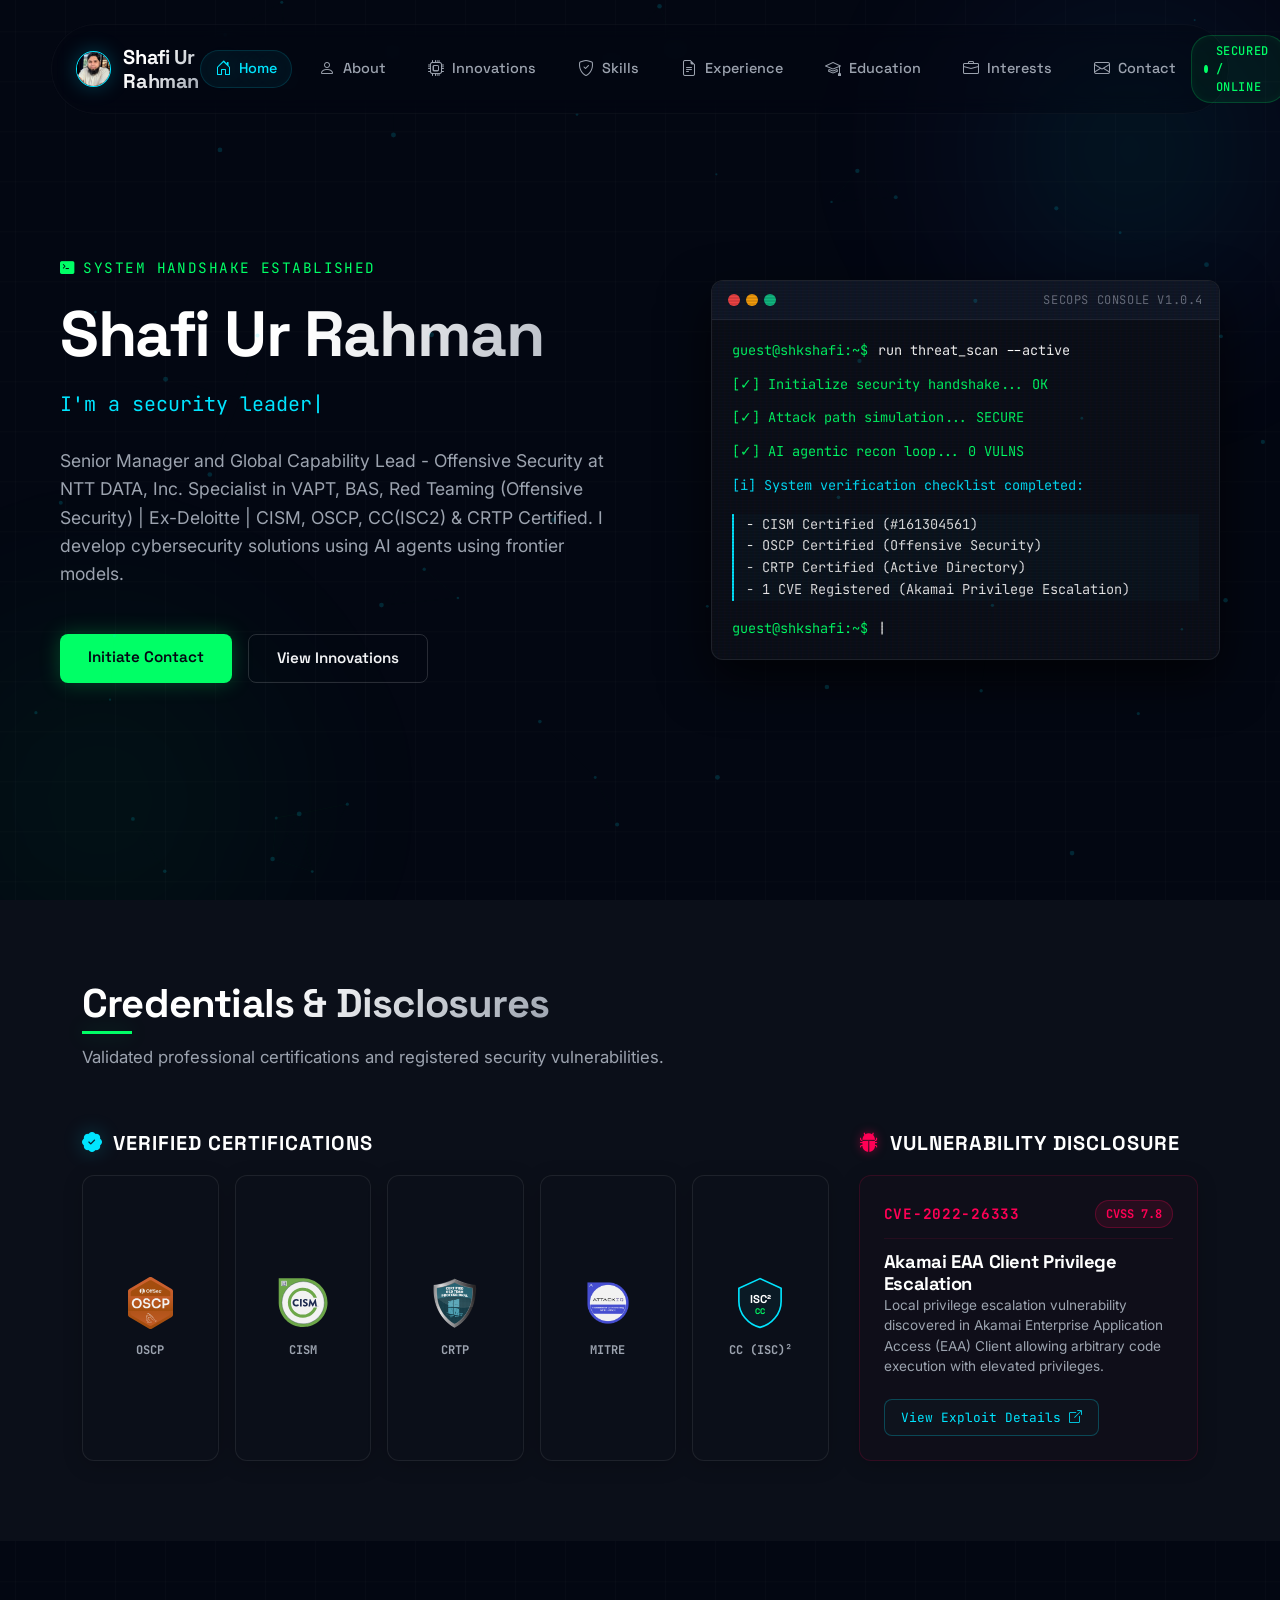
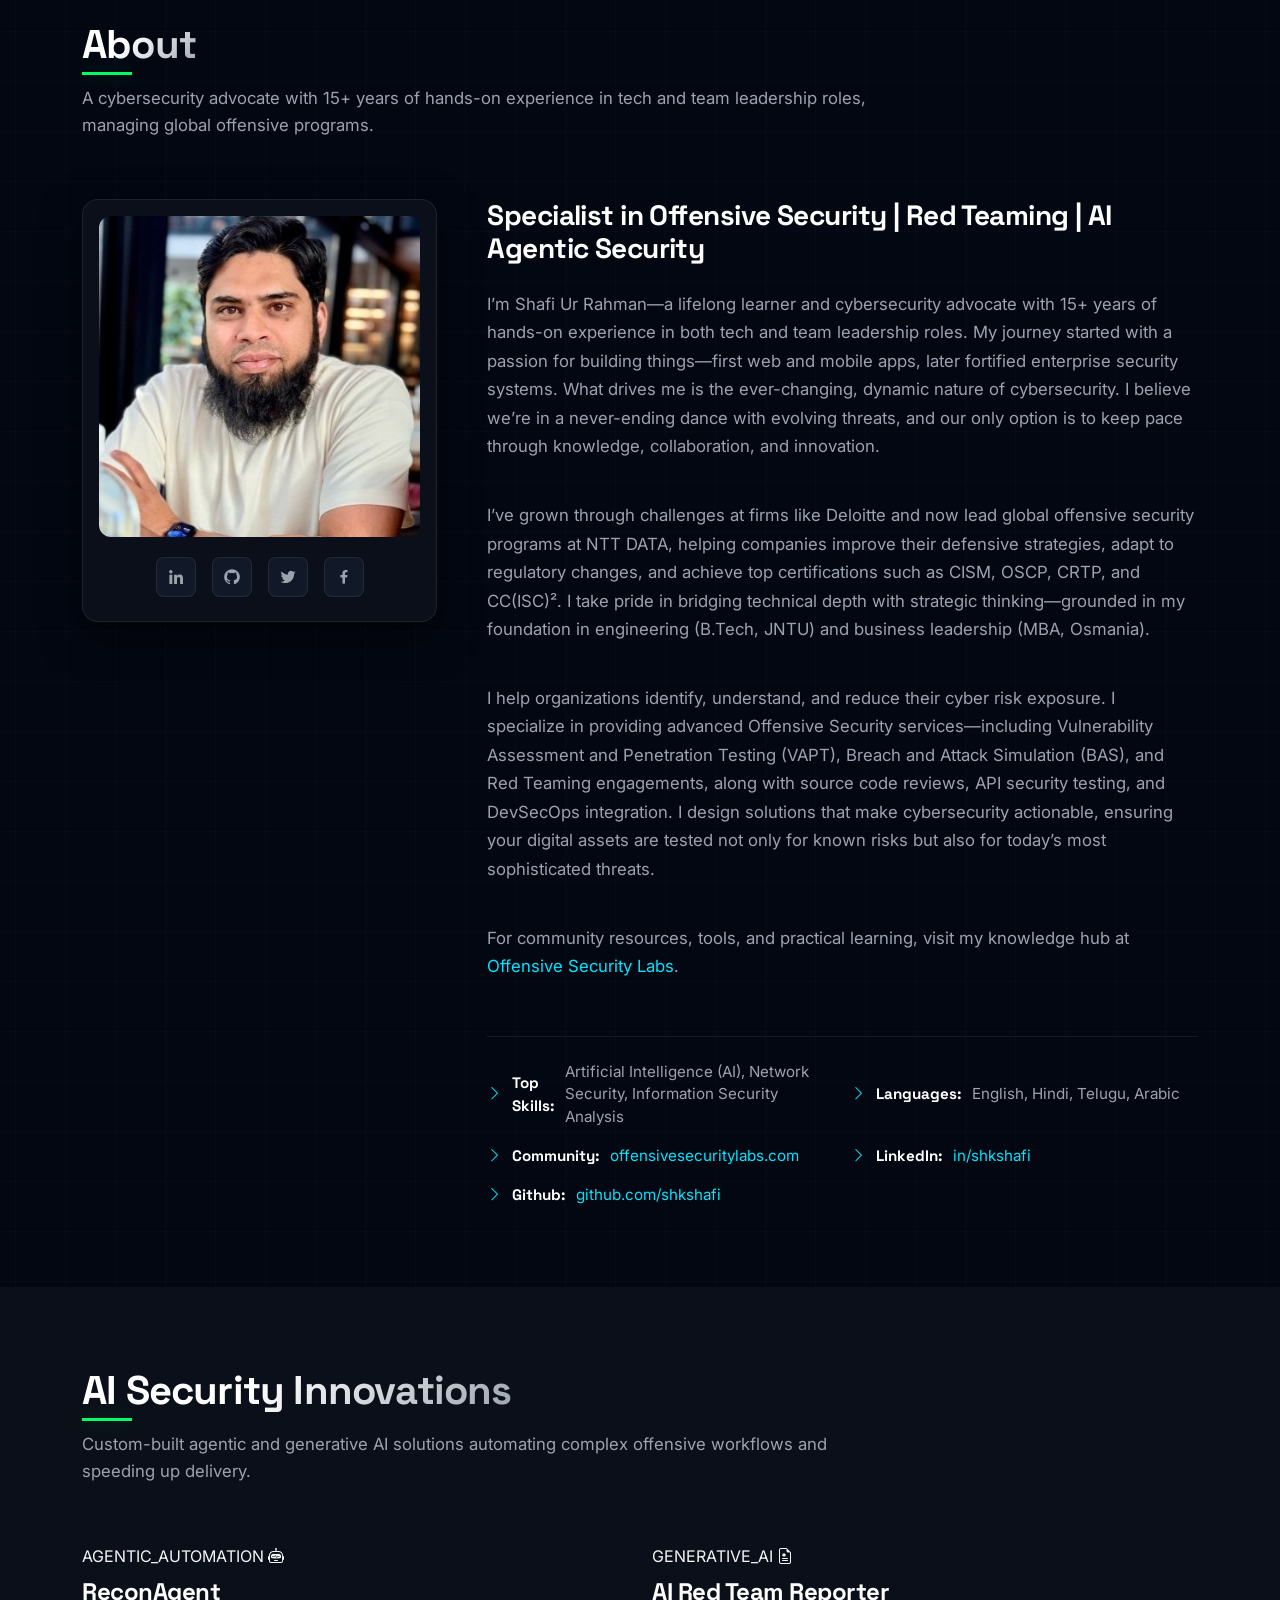
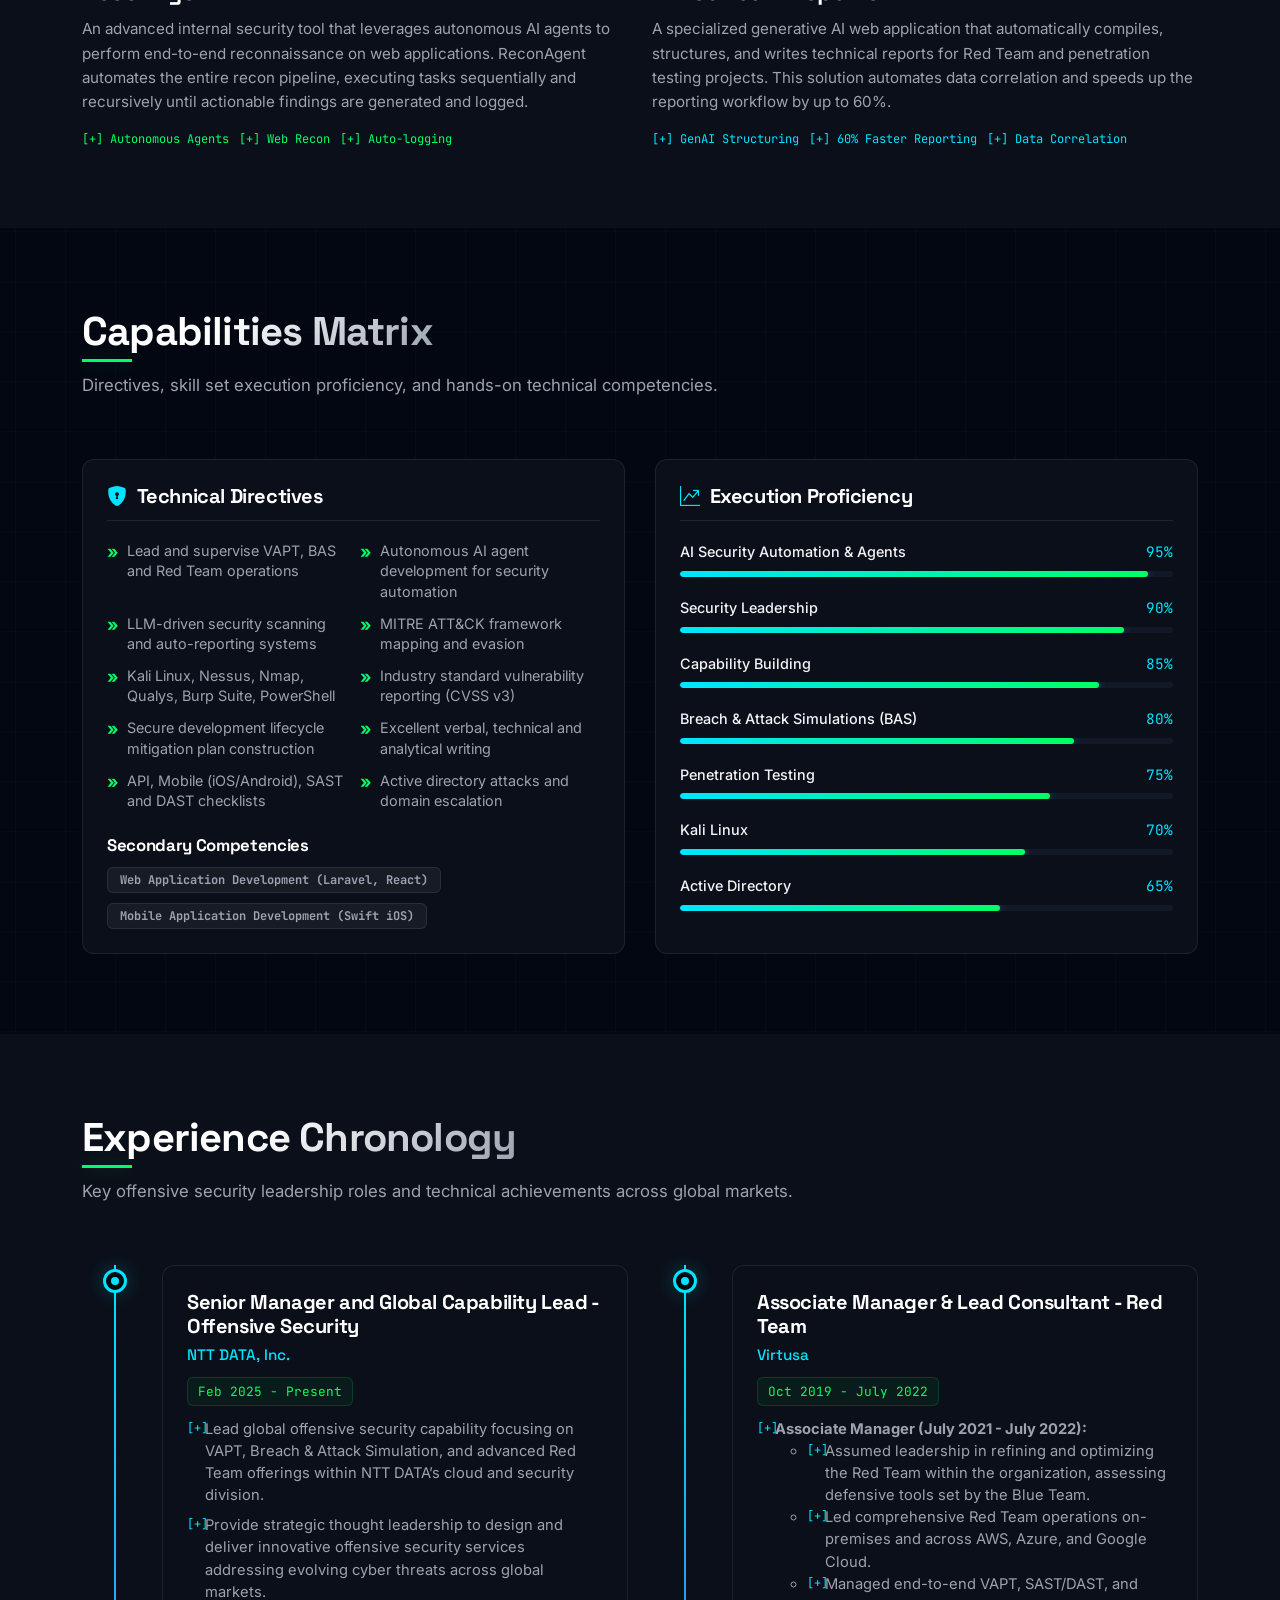
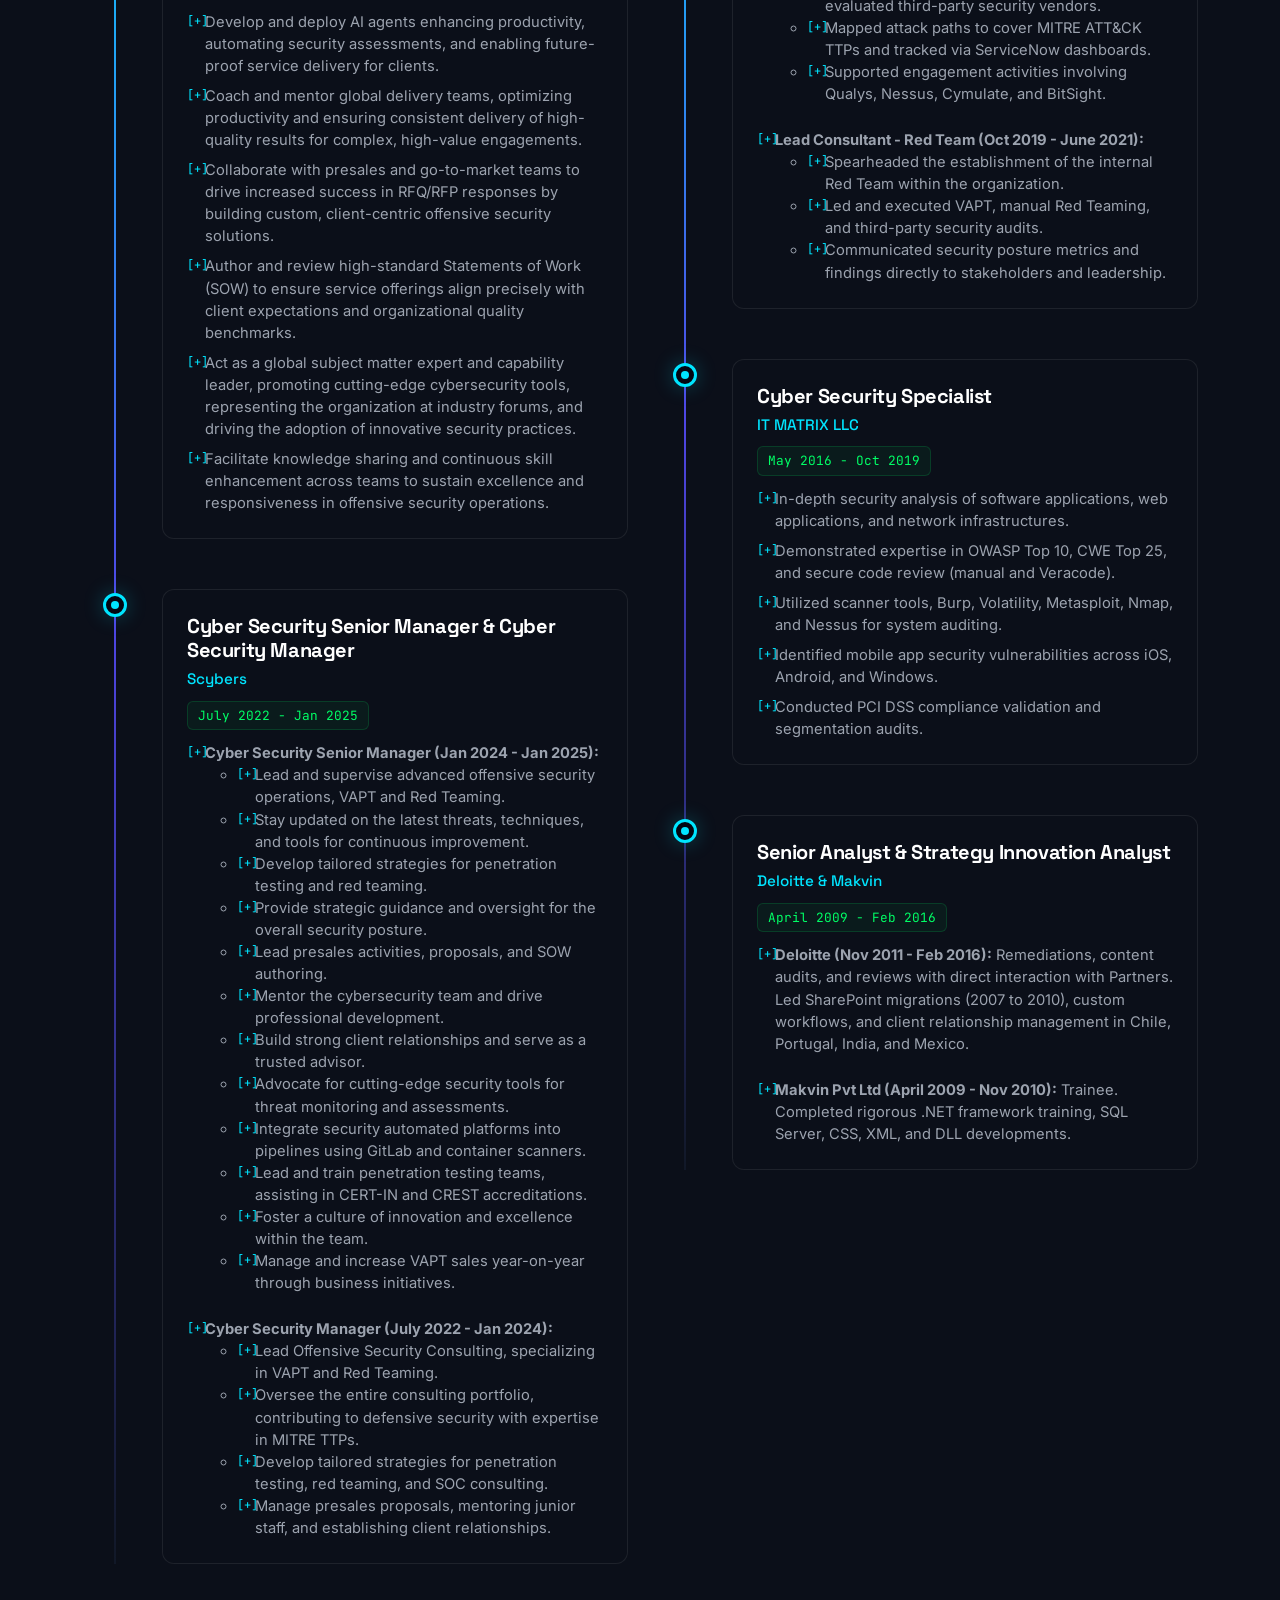
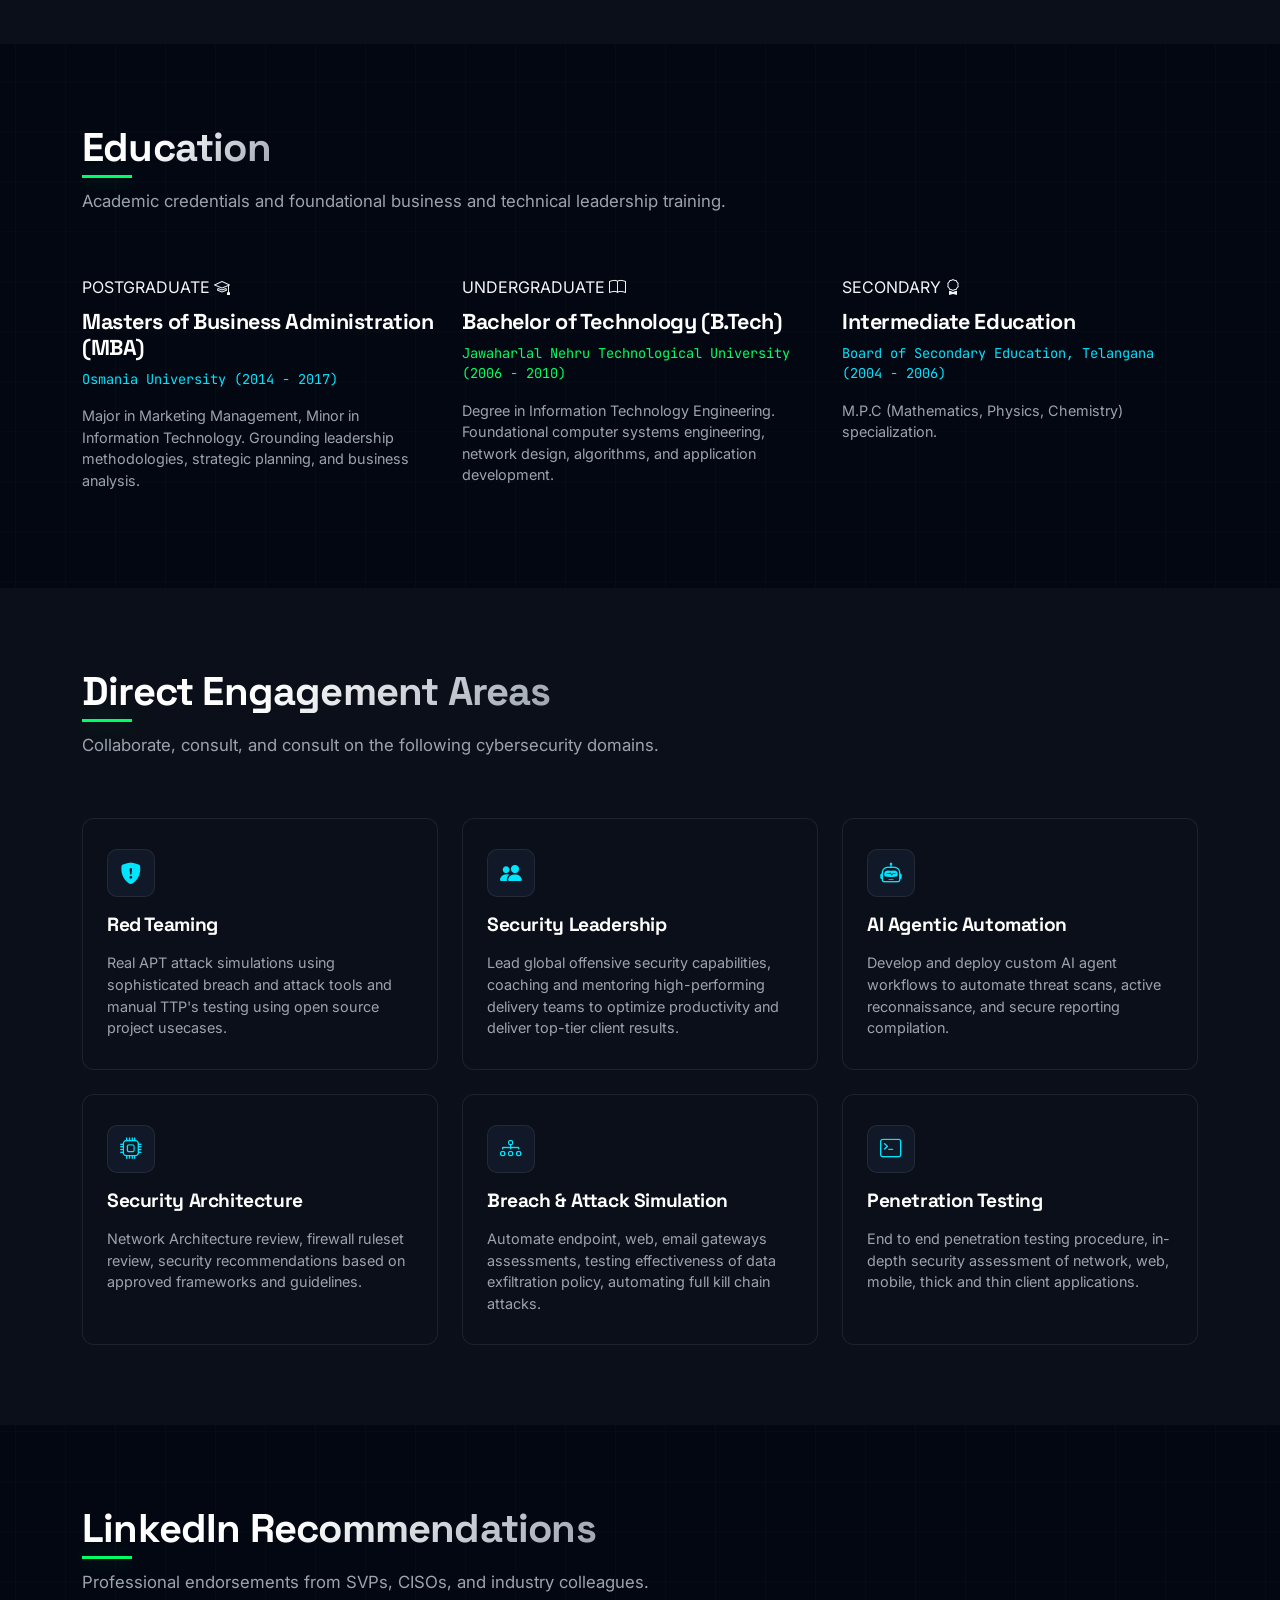
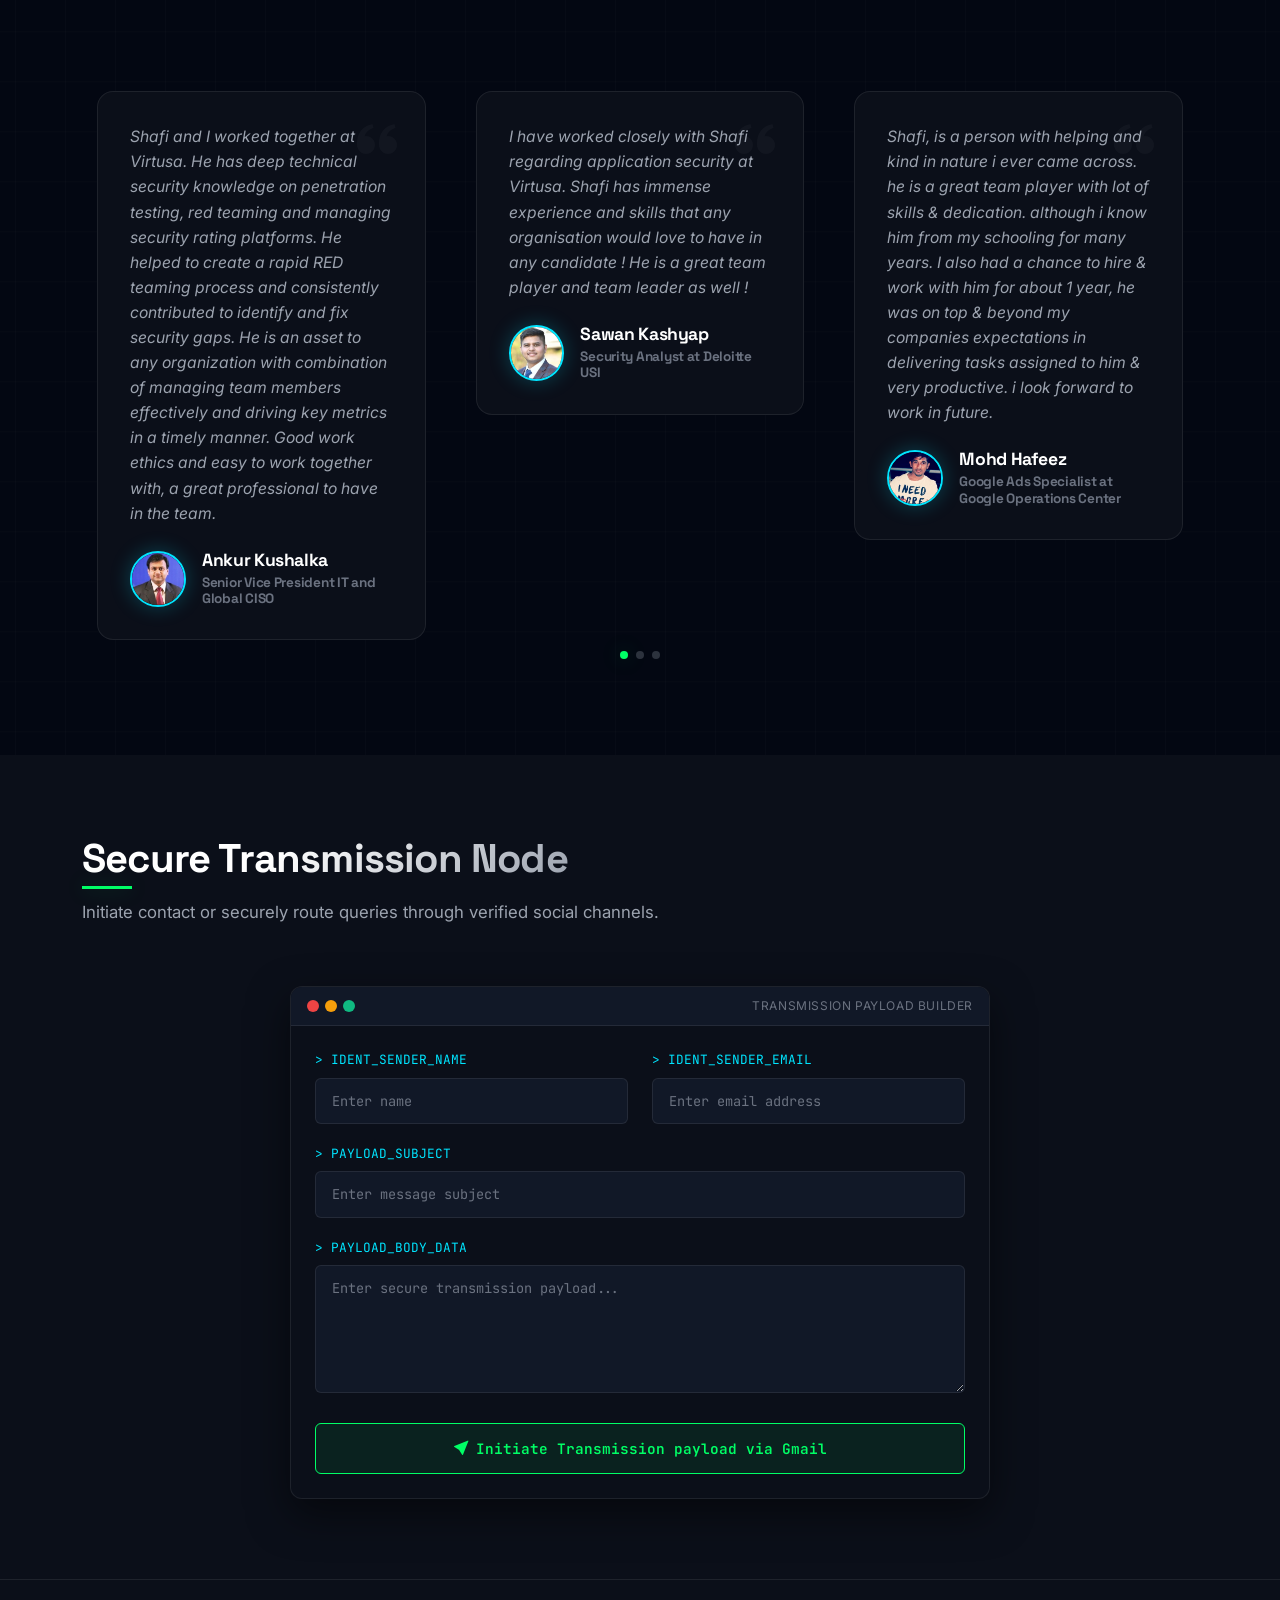
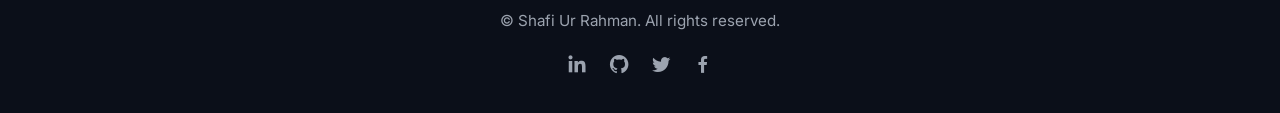
==== commit 8e1a7a83: "Refactor: Redesign navbar as floating glass pill, unify certifications & CVE section, and replace We" ====
--- a/index.html
+++ b/index.html
@@ -115,62 +115,64 @@
 
   <main id="main">
 
-    <!-- ======= Facts / SOC Dashboard Section ======= -->
+    <!-- ======= Verified Credentials & CVE Section ======= -->
     <section id="facts" class="section-bg">
       <div class="container" data-aos="fade-up">
         <div class="section-title">
-          <h2>Credentials &amp; Impact Metrics</h2>
-          <p>Key highlights representing experience, capabilities, and validated industry impact.</p>
-        </div>
-
-        <div class="soc-dashboard-grid">
-          <div class="soc-widget">
-            <div class="widget-header">
-              <span class="widget-label">SYSTEMS_INTEGRATION</span>
-              <i class="bi bi-shield-fill-check widget-icon"></i>
-            </div>
-            <div class="widget-value-container">
-              <span class="widget-value purecounter" data-purecounter-start="0" data-purecounter-end="50" data-purecounter-duration="1">0</span>
-              <span class="widget-unit">+</span>
-            </div>
-            <p class="widget-desc">Happy clients served across the globe with comprehensive security services.</p>
-          </div>
-
-          <div class="soc-widget">
-            <div class="widget-header">
-              <span class="widget-label">THREAT_HUNTS</span>
-              <i class="bi bi-activity widget-icon"></i>
-            </div>
-            <div class="widget-value-container">
-              <span class="widget-value purecounter" data-purecounter-start="0" data-purecounter-end="300" data-purecounter-duration="1">0</span>
-              <span class="widget-unit">+</span>
-            </div>
-            <p class="widget-desc">Engagements concluded, spanning both internal & external security assessments.</p>
-          </div>
-
-          <div class="soc-widget">
-            <div class="widget-header">
-              <span class="widget-label">CREDENTIALS_VERIFIED</span>
-              <i class="bi bi-patch-check-fill widget-icon"></i>
-            </div>
-            <div class="widget-value-container">
-              <span class="widget-value purecounter" data-purecounter-start="0" data-purecounter-end="4" data-purecounter-duration="1">0</span>
-            </div>
-            <p class="widget-desc">Professional certifications: CISM, OSCP, CRTP, Foundations of MITRE.</p>
-          </div>
-
-          <div class="soc-widget">
-            <div class="widget-header">
-              <span class="widget-label">CVE_EXPLOITS</span>
-              <i class="bi bi-bug-fill widget-icon"></i>
-            </div>
-            <div class="widget-value-container">
-              <span class="widget-value purecounter" data-purecounter-start="0" data-purecounter-end="1" data-purecounter-duration="1">0</span>
-            </div>
-            <p class="widget-desc">CVE registered for Akamai privilege escalation.</p>
-            <a href="https://www.akamai.com/blog/news/eaa-client-escalation-of-privilege-vulnerability" target="_blank" class="widget-cve-link">
-              View Exploit Details <i class="bi bi-box-arrow-up-right"></i>
-            </a>
+          <h2>Credentials &amp; Disclosures</h2>
+          <p>Validated professional certifications and registered security vulnerabilities.</p>
+        </div>
+
+        <div class="credentials-cve-row">
+          <!-- Certifications (Left Column) -->
+          <div class="certs-wrapper">
+            <h3 class="subsection-title"><i class="bi bi-patch-check-fill"></i> Verified Certifications</h3>
+            <div class="certs-single-row">
+              <div class="cert-item-card">
+                <img src="assets/img/oscp.svg" alt="OSCP Logo">
+                <span>OSCP</span>
+              </div>
+              <div class="cert-item-card">
+                <img src="assets/img/cism.svg" alt="CISM Logo">
+                <span>CISM</span>
+              </div>
+              <div class="cert-item-card">
+                <img src="assets/img/crtp.png" alt="CRTP Logo">
+                <span>CRTP</span>
+              </div>
+              <div class="cert-item-card">
+                <img src="assets/img/mitre.png" alt="MITRE Logo">
+                <span>MITRE</span>
+              </div>
+              <div class="cert-item-card">
+                <svg viewBox="0 0 64 64" fill="none" xmlns="http://www.w3.org/2000/svg">
+                  <path d="M32 2L6 14V30C6 44.8 17.1 58.4 32 62C46.9 58.4 58 44.8 58 30V14L32 2Z" fill="rgba(0, 229, 255, 0.05)" stroke="#00e5ff" stroke-width="2"/>
+                  <text x="32" y="32" fill="#fff" font-family="'Space Grotesk', sans-serif" font-weight="bold" font-size="14" text-anchor="middle">ISC²</text>
+                  <text x="32" y="46" fill="#00ff66" font-family="'Space Grotesk', sans-serif" font-weight="bold" font-size="10" text-anchor="middle">CC</text>
+                </svg>
+                <span>CC (ISC)²</span>
+              </div>
+            </div>
+          </div>
+
+          <!-- CVE Details Card (Right Column) -->
+          <div class="cve-wrapper">
+            <h3 class="subsection-title"><i class="bi bi-bug-fill"></i> Vulnerability Disclosure</h3>
+            <div class="cve-detail-card">
+              <div class="cve-card-header">
+                <span class="cve-tag">CVE-2022-26333</span>
+                <span class="cve-severity-badge">CVSS 7.8</span>
+              </div>
+              <div class="cve-card-body">
+                <h4 class="cve-title">Akamai EAA Client Privilege Escalation</h4>
+                <p class="cve-desc">Local privilege escalation vulnerability discovered in Akamai Enterprise Application Access (EAA) Client allowing arbitrary code execution with elevated privileges.</p>
+              </div>
+              <div class="cve-card-footer">
+                <a href="https://www.akamai.com/blog/news/eaa-client-escalation-of-privilege-vulnerability" target="_blank" class="cve-link-btn">
+                  <span>View Exploit Details</span> <i class="bi bi-box-arrow-up-right"></i>
+                </a>
+              </div>
+            </div>
           </div>
         </div>
       </div>
@@ -213,36 +215,7 @@
               For community resources, tools, and practical learning, visit my knowledge hub at <a href="http://www.offensivesecuritylabs.com" target="_blank">Offensive Security Labs</a>.
             </p>
 
-            <div class="certs-container">
-              <h4 class="certs-title"><i class="bi bi-award-fill"></i> Verified Credentials</h4>
-              <div class="certs-grid">
-                <div class="cert-card">
-                  <img src="assets/img/oscp.svg" alt="OSCP Logo">
-                  <span>OSCP</span>
-                </div>
-                <div class="cert-card">
-                  <img src="assets/img/cism.svg" alt="CISM Logo">
-                  <span>CISM</span>
-                </div>
-                <div class="cert-card">
-                  <img src="assets/img/crtp.png" alt="CRTP Logo">
-                  <span>CRTP</span>
-                </div>
-                <div class="cert-card">
-                  <img src="assets/img/mitre.png" alt="MITRE Logo">
-                  <span>MITRE</span>
-                </div>
-                <!-- CC (ISC)2 Custom SVG Logo -->
-                <div class="cert-card">
-                  <svg width="64" height="64" viewBox="0 0 64 64" fill="none" xmlns="http://www.w3.org/2000/svg">
-                    <path d="M32 2L6 14V30C6 44.8 17.1 58.4 32 62C46.9 58.4 58 44.8 58 30V14L32 2Z" fill="rgba(0, 229, 255, 0.05)" stroke="#00e5ff" stroke-width="2"/>
-                    <text x="32" y="32" fill="#fff" font-family="'Space Grotesk', sans-serif" font-weight="bold" font-size="14" text-anchor="middle">ISC²</text>
-                    <text x="32" y="46" fill="#00ff66" font-family="'Space Grotesk', sans-serif" font-weight="bold" font-size="10" text-anchor="middle">CC</text>
-                  </svg>
-                  <span>CC (ISC)²</span>
-                </div>
-              </div>
-            </div>
+
 
             <ul class="about-meta">
               <li><i class="bi font-bold bi-chevron-right"></i> <strong>Top Skills:</strong> <span>Artificial Intelligence (AI), Network Security, Information Security Analysis</span></li>
@@ -647,10 +620,10 @@
 
           <div class="service-card" data-aos="fade-up" data-aos-delay="100">
             <div class="service-icon-wrapper">
-              <i class="bi bi-code-slash"></i>
-            </div>
-            <h4 class="service-title">Web Solutions</h4>
-            <p class="service-desc">Static/dynamic web applications for your business, converting static site to CMS solution, web development using latest front-end and back-end technologies.</p>
+              <i class="bi bi-people-fill"></i>
+            </div>
+            <h4 class="service-title">Security Leadership</h4>
+            <p class="service-desc">Lead global offensive security capabilities, coaching and mentoring high-performing delivery teams to optimize productivity and deliver top-tier client results.</p>
           </div>
 
           <div class="service-card" data-aos="fade-up" data-aos-delay="200">
--- a/assets/css/style.css
+++ b/assets/css/style.css
@@ -90,36 +90,42 @@
 --------------------------------------------------------------*/
 #header {
   position: fixed;
-  top: 20px;
-  left: 50%;
-  transform: translateX(-50%);
-  width: 90%;
-  max-width: 1200px;
-  background: var(--glass-bg);
+  top: 0;
+  left: 0;
+  width: 100%;
+  background: transparent;
+  z-index: 997;
+  padding: 24px 0;
+  transition: all 0.4s cubic-bezier(0.16, 1, 0.3, 1);
+  display: flex;
+  justify-content: center;
+}
+
+#header.header-scrolled {
+  padding: 12px 0;
+}
+
+.header-container {
+  width: 92%;
+  max-width: 1280px;
+  display: flex;
+  justify-content: space-between;
+  align-items: center;
+  padding: 10px 24px;
+  border-radius: 50px;
+  background: rgba(3, 7, 18, 0.35);
+  backdrop-filter: blur(10px);
+  -webkit-backdrop-filter: blur(10px);
+  border: 1px solid rgba(255, 255, 255, 0.03);
+  transition: all 0.4s cubic-bezier(0.16, 1, 0.3, 1);
+}
+
+#header.header-scrolled .header-container {
+  background: rgba(3, 7, 18, 0.75);
   backdrop-filter: blur(16px);
-  border: 1px solid var(--glass-border);
-  border-radius: 16px;
-  z-index: 997;
-  padding: 12px 24px;
-  transition: var(--transition);
-  box-shadow: 0 10px 30px rgba(0, 0, 0, 0.5);
-}
-
-#header.header-scrolled {
-  top: 0;
-  width: 100%;
-  max-width: 100%;
-  border-radius: 0;
-  border-left: 0;
-  border-right: 0;
-  border-top: 0;
-  padding: 15px 50px;
-}
-
-.header-container {
-  display: flex;
-  justify-content: space-between;
-  align-items: center;
+  -webkit-backdrop-filter: blur(16px);
+  border-color: rgba(0, 229, 255, 0.18);
+  box-shadow: 0 10px 30px rgba(0, 0, 0, 0.6), 0 0 15px rgba(0, 229, 255, 0.08);
 }
 
 .logo-area {
@@ -132,8 +138,8 @@
   width: 36px;
   height: 36px;
   border-radius: 50%;
-  border: 1.5px solid var(--accent-green);
-  box-shadow: var(--glow-green);
+  border: 1.5px solid var(--accent-cyan);
+  box-shadow: var(--glow-cyan);
 }
 
 .logo-area h1 {
@@ -154,7 +160,7 @@
   margin: 0;
   padding: 0;
   list-style: none;
-  gap: 24px;
+  gap: 12px;
 }
 
 .nav-menu a {
@@ -162,23 +168,26 @@
   align-items: center;
   gap: 8px;
   font-family: var(--font-header);
-  font-size: 0.95rem;
+  font-size: 0.9rem;
   font-weight: 500;
   color: var(--text-secondary);
-  padding: 8px 12px;
-  border-radius: 8px;
+  padding: 6px 14px;
+  border-radius: 30px;
+  border: 1px solid transparent;
   transition: var(--transition);
 }
 
 .nav-menu a i {
-  font-size: 1.1rem;
+  font-size: 1rem;
 }
 
 .nav-menu a:hover,
 .nav-menu a.active {
-  color: var(--accent-green);
-  background: rgba(0, 255, 102, 0.05);
-  text-shadow: var(--glow-green);
+  color: var(--accent-cyan);
+  background: rgba(0, 229, 255, 0.05);
+  border-color: rgba(0, 229, 255, 0.15);
+  text-shadow: var(--glow-cyan);
+  box-shadow: inset 0 0 8px rgba(0, 229, 255, 0.03);
 }
 
 /* Security Status Indicator */
@@ -232,11 +241,12 @@
   display: none;
   line-height: 0;
   transition: var(--transition);
+  z-index: 999;
 }
 
 .mobile-nav-toggle:hover {
-  color: var(--accent-green);
-  text-shadow: var(--glow-green);
+  color: var(--accent-cyan);
+  text-shadow: var(--glow-cyan);
 }
 
 @media (max-width: 991px) {
@@ -246,6 +256,11 @@
   .nav-menu {
     display: none;
   }
+  .header-container {
+    width: 95%;
+    padding: 10px 20px;
+    border-radius: 30px;
+  }
 }
 
 /* Mobile Nav Panel */
@@ -256,27 +271,30 @@
 .mobile-nav-active .nav-menu {
   display: block;
   position: fixed;
-  top: 0;
-  left: 0;
-  right: 0;
-  bottom: 0;
+  top: 15px;
+  left: 15px;
+  right: 15px;
+  bottom: 15px;
   background: rgba(3, 7, 18, 0.98);
-  backdrop-filter: blur(20px);
+  backdrop-filter: blur(25px);
+  -webkit-backdrop-filter: blur(25px);
   z-index: 996;
-  padding: 100px 30px 30px 30px;
-  transition: var(--transition);
-  border-bottom: 1px solid var(--border-color);
+  padding: 80px 24px 24px 24px;
+  transition: var(--transition);
+  border: 1px solid rgba(0, 229, 255, 0.15);
+  border-radius: 24px;
+  box-shadow: 0 20px 50px rgba(0, 0, 0, 0.8), 0 0 30px rgba(0, 229, 255, 0.1);
 }
 
 .mobile-nav-active .nav-menu ul {
   flex-direction: column;
-  gap: 15px;
+  gap: 10px;
 }
 
 .mobile-nav-active .nav-menu a {
-  font-size: 1.25rem;
-  padding: 15px 20px;
-  border-bottom: 1px solid rgba(255, 255, 255, 0.05);
+  font-size: 1.15rem;
+  padding: 12px 16px;
+  border-bottom: 1px solid rgba(255, 255, 255, 0.03);
 }
 
 /*--------------------------------------------------------------
@@ -630,120 +648,213 @@
 }
 
 /*--------------------------------------------------------------
-# SOC Dashboard Section (Facts)
+# Verified Credentials & CVE Section (Facts)
 --------------------------------------------------------------*/
-.soc-dashboard-grid {
+.credentials-cve-row {
   display: grid;
-  grid-template-columns: repeat(4, 1fr);
-  gap: 24px;
-}
-
-@media (max-width: 991px) {
-  .soc-dashboard-grid {
-    grid-template-columns: repeat(2, 1fr);
-  }
-}
-
-@media (max-width: 575px) {
-  .soc-dashboard-grid {
-    grid-template-columns: 1fr;
-  }
-}
-
-.soc-widget {
+  grid-template-columns: 2.2fr 1fr;
+  gap: 30px;
+  align-items: stretch;
+}
+
+.certs-wrapper, .cve-wrapper {
+  display: flex;
+  flex-direction: column;
+  gap: 20px;
+}
+
+.subsection-title {
+  font-family: var(--font-header);
+  font-size: 1.25rem;
+  color: #fff;
+  margin: 0;
+  display: flex;
+  align-items: center;
+  gap: 10px;
+  text-transform: uppercase;
+  letter-spacing: 0.05em;
+}
+
+.certs-wrapper .subsection-title i {
+  color: var(--accent-cyan);
+  text-shadow: var(--glow-cyan);
+}
+
+.cve-wrapper .subsection-title i {
+  color: #ff0055;
+  text-shadow: 0 0 10px rgba(255, 0, 85, 0.5);
+}
+
+.certs-single-row {
+  display: grid;
+  grid-template-columns: repeat(5, 1fr);
+  gap: 16px;
+  height: 100%;
+}
+
+.cert-item-card {
   background: var(--bg-secondary);
   border: 1px solid var(--border-color);
   border-radius: 12px;
-  padding: 24px;
-  position: relative;
-  overflow: hidden;
-  transition: var(--transition);
+  padding: 20px 10px;
   display: flex;
   flex-direction: column;
-  gap: 15px;
-}
-
-.soc-widget::before {
-  content: "";
-  position: absolute;
-  top: 0;
-  left: 0;
-  width: 100%;
-  height: 3px;
-  background: linear-gradient(90deg, var(--accent-cyan), var(--accent-blue));
-  opacity: 0;
-  transition: var(--transition);
-}
-
-.soc-widget:hover::before {
-  opacity: 1;
-}
-
-.soc-widget:hover {
+  align-items: center;
+  justify-content: center;
+  gap: 12px;
+  text-align: center;
+  transition: var(--transition);
+  box-shadow: 0 4px 20px rgba(0,0,0,0.2);
+}
+
+.cert-item-card:hover {
   transform: translateY(-5px);
-  border-color: rgba(0, 229, 255, 0.2);
-  box-shadow: 0 10px 30px rgba(0, 0, 0, 0.4);
-}
-
-.widget-header {
-  display: flex;
-  justify-content: space-between;
-  align-items: center;
-}
-
-.widget-label {
+  border-color: var(--accent-cyan);
+  box-shadow: var(--glow-cyan);
+  background: rgba(0, 229, 255, 0.02);
+}
+
+.cert-item-card img {
+  max-width: 52px;
+  max-height: 52px;
+  object-fit: contain;
+  filter: grayscale(15%) brightness(95%);
+  transition: var(--transition);
+}
+
+.cert-item-card:hover img {
+  filter: grayscale(0%) brightness(110%);
+  transform: scale(1.05);
+}
+
+.cert-item-card svg {
+  width: 52px;
+  height: 52px;
+  transition: var(--transition);
+}
+
+.cert-item-card:hover svg {
+  transform: scale(1.05);
+  filter: drop-shadow(0 0 8px rgba(0, 229, 255, 0.4));
+}
+
+.cert-item-card span {
   font-family: var(--font-mono);
   font-size: 0.75rem;
-  color: var(--text-muted);
-  text-transform: uppercase;
+  font-weight: 700;
+  color: var(--text-secondary);
+}
+
+.cert-item-card:hover span {
+  color: #fff;
+}
+
+/* CVE Card Styling */
+.cve-detail-card {
+  background: rgba(255, 0, 85, 0.02);
+  border: 1px solid rgba(255, 0, 85, 0.15);
+  border-radius: 12px;
+  padding: 24px;
+  display: flex;
+  flex-direction: column;
+  gap: 12px;
+  height: 100%;
+  justify-content: space-between;
+  box-shadow: 0 4px 20px rgba(0,0,0,0.2);
+  transition: var(--transition);
+}
+
+.cve-detail-card:hover {
+  transform: translateY(-5px);
+  border-color: rgba(255, 0, 85, 0.35);
+  box-shadow: 0 10px 30px rgba(255, 0, 85, 0.15), 0 0 15px rgba(255, 0, 85, 0.05);
+}
+
+.cve-card-header {
+  display: flex;
+  justify-content: space-between;
+  align-items: center;
+  border-bottom: 1px solid rgba(255, 0, 85, 0.1);
+  padding-bottom: 10px;
+}
+
+.cve-tag {
+  font-family: var(--font-mono);
+  font-size: 0.9rem;
+  font-weight: 700;
+  color: #ff0055;
   letter-spacing: 0.05em;
 }
 
-.widget-icon {
-  font-size: 1.5rem;
-  color: var(--accent-cyan);
-  transition: var(--transition);
-}
-
-.soc-widget:hover .widget-icon {
-  color: var(--accent-green);
-  text-shadow: var(--glow-green);
-}
-
-.widget-value-container {
-  display: flex;
-  align-items: baseline;
-  gap: 4px;
-}
-
-.widget-value {
+.cve-severity-badge {
+  font-family: var(--font-mono);
+  font-size: 0.75rem;
+  font-weight: 700;
+  padding: 4px 10px;
+  border-radius: 30px;
+  background: rgba(255, 0, 85, 0.1);
+  color: #ff0055;
+  border: 1px solid rgba(255, 0, 85, 0.25);
+}
+
+.cve-title {
   font-family: var(--font-header);
-  font-size: 2.25rem;
-  font-weight: 700;
+  font-size: 1.15rem;
   color: #fff;
-}
-
-.widget-unit {
-  font-family: var(--font-header);
-  font-size: 1.25rem;
-  color: var(--accent-green);
-}
-
-.widget-desc {
+  margin: 0;
+}
+
+.cve-desc {
   font-size: 0.85rem;
   color: var(--text-secondary);
-  line-height: 1.4;
+  line-height: 1.5;
   margin: 0;
-}
-
-.widget-cve-link {
+  flex-grow: 1;
+}
+
+.cve-card-footer {
+  margin-top: 10px;
+}
+
+.cve-link-btn {
+  display: inline-flex;
+  align-items: center;
+  gap: 8px;
   font-family: var(--font-mono);
-  font-size: 0.75rem;
+  font-size: 0.8rem;
   color: var(--accent-cyan);
-  display: flex;
-  align-items: center;
-  gap: 4px;
-  margin-top: 4px;
+  border: 1px solid rgba(0, 229, 255, 0.25);
+  padding: 8px 16px;
+  border-radius: 8px;
+  transition: var(--transition);
+  background: rgba(0, 229, 255, 0.02);
+}
+
+.cve-link-btn:hover {
+  color: #fff;
+  background: var(--accent-cyan);
+  border-color: var(--accent-cyan);
+  box-shadow: var(--glow-cyan);
+}
+
+/* Responsive */
+@media (max-width: 1200px) {
+  .credentials-cve-row {
+    grid-template-columns: 1fr;
+    gap: 40px;
+  }
+}
+
+@media (max-width: 768px) {
+  .certs-single-row {
+    grid-template-columns: repeat(3, 1fr);
+  }
+}
+
+@media (max-width: 480px) {
+  .certs-single-row {
+    grid-template-columns: repeat(2, 1fr);
+  }
 }
 
 /*--------------------------------------------------------------
@@ -856,78 +967,7 @@
   line-height: 1.7;
 }
 
-/* Certifications Sub-Grid */
-.certs-container {
-  margin-top: 15px;
-}
-
-.certs-title {
-  font-family: var(--font-header);
-  font-size: 1.25rem;
-  color: #fff;
-  margin-bottom: 20px;
-  display: flex;
-  align-items: center;
-  gap: 8px;
-}
-
-.certs-title i {
-  color: var(--accent-green);
-}
-
-.certs-grid {
-  display: grid;
-  grid-template-columns: repeat(4, 1fr);
-  gap: 16px;
-}
-
-@media (max-width: 575px) {
-  .certs-grid {
-    grid-template-columns: repeat(2, 1fr);
-  }
-}
-
-.cert-card {
-  background: var(--bg-tertiary);
-  border: 1px solid var(--border-color);
-  border-radius: 10px;
-  padding: 16px;
-  display: flex;
-  flex-direction: column;
-  align-items: center;
-  justify-content: center;
-  gap: 12px;
-  min-height: 130px;
-  transition: var(--transition);
-}
-
-.cert-card img {
-  max-width: 64px;
-  max-height: 64px;
-  object-fit: contain;
-  filter: grayscale(20%) brightness(95%);
-  transition: var(--transition);
-}
-
-.cert-card span {
-  font-family: var(--font-mono);
-  font-size: 0.75rem;
-  font-weight: 600;
-  color: var(--text-secondary);
-  text-align: center;
-}
-
-.cert-card:hover {
-  transform: translateY(-3px);
-  border-color: var(--accent-green);
-  box-shadow: var(--glow-green);
-  background: rgba(0, 255, 102, 0.02);
-}
-
-.cert-card:hover img {
-  filter: grayscale(0%) brightness(110%);
-  transform: scale(1.05);
-}
+
 
 /* Metadata List */
 .about-meta {
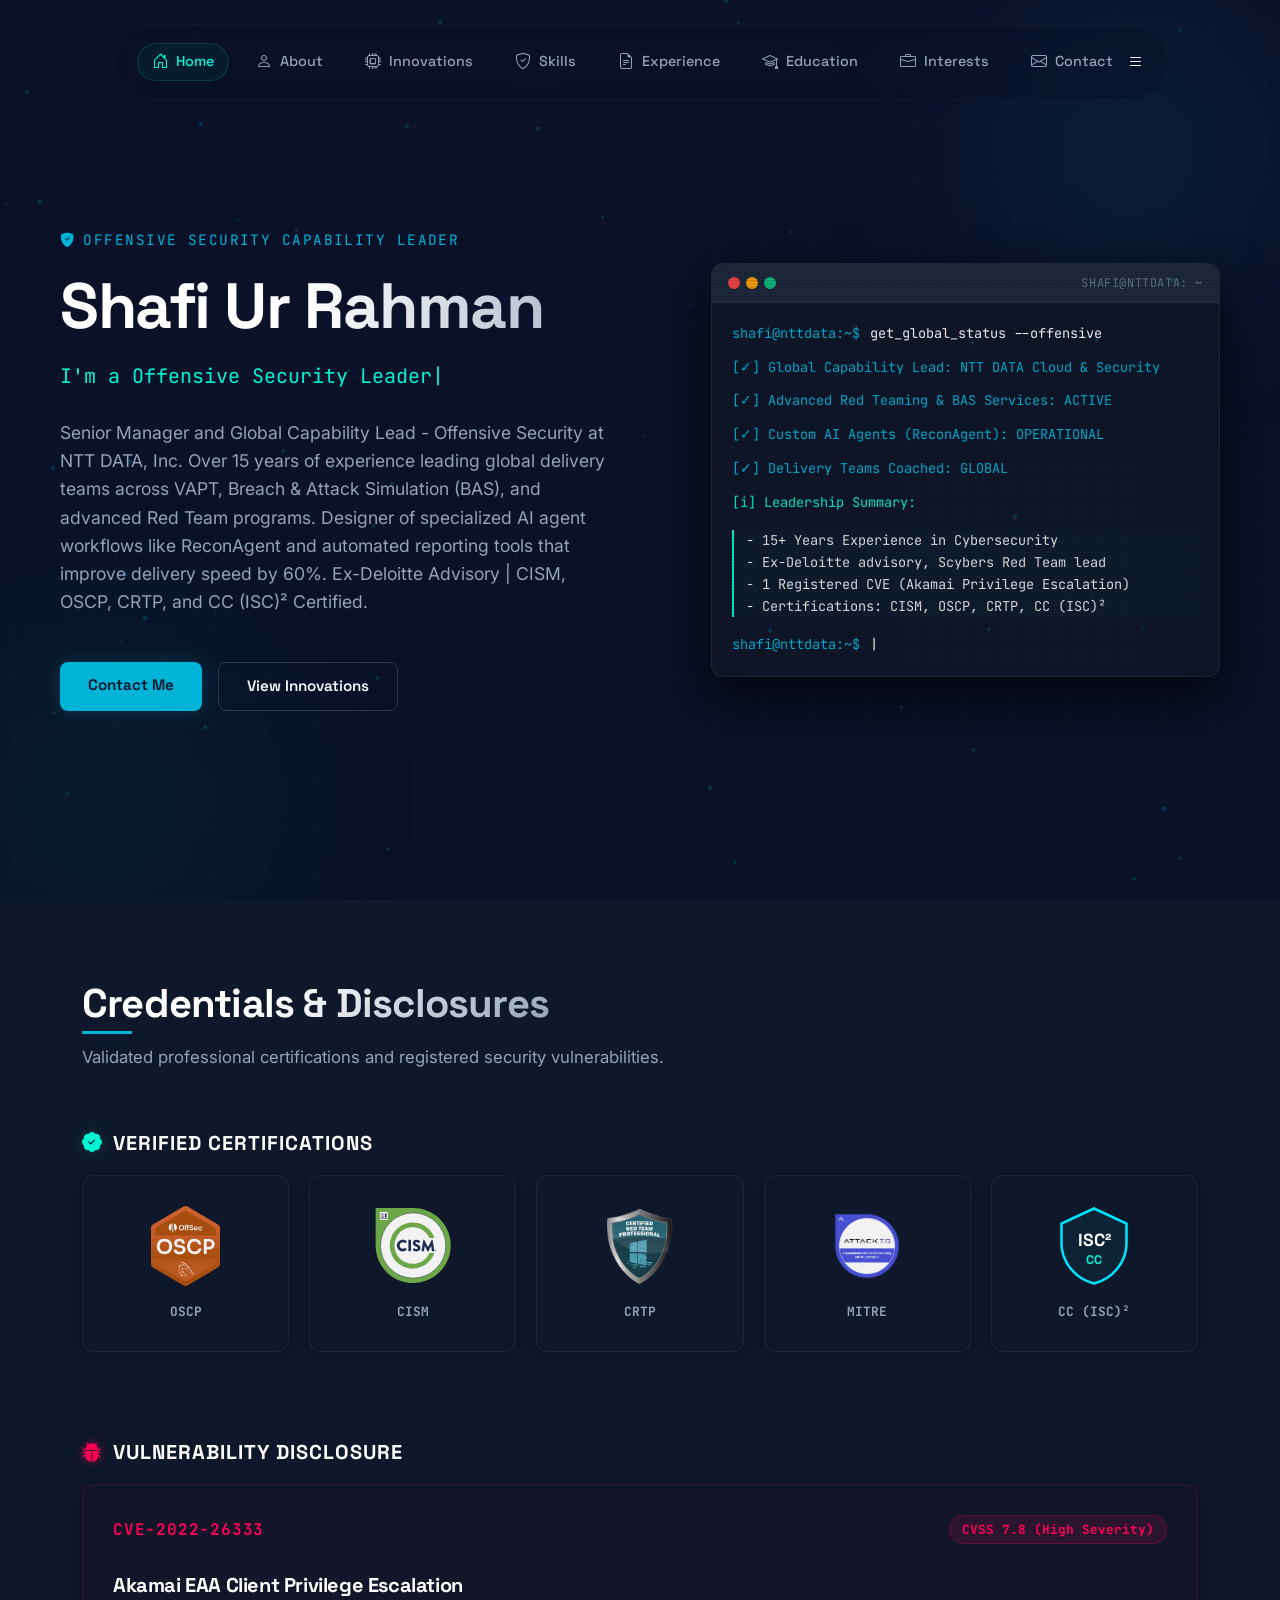
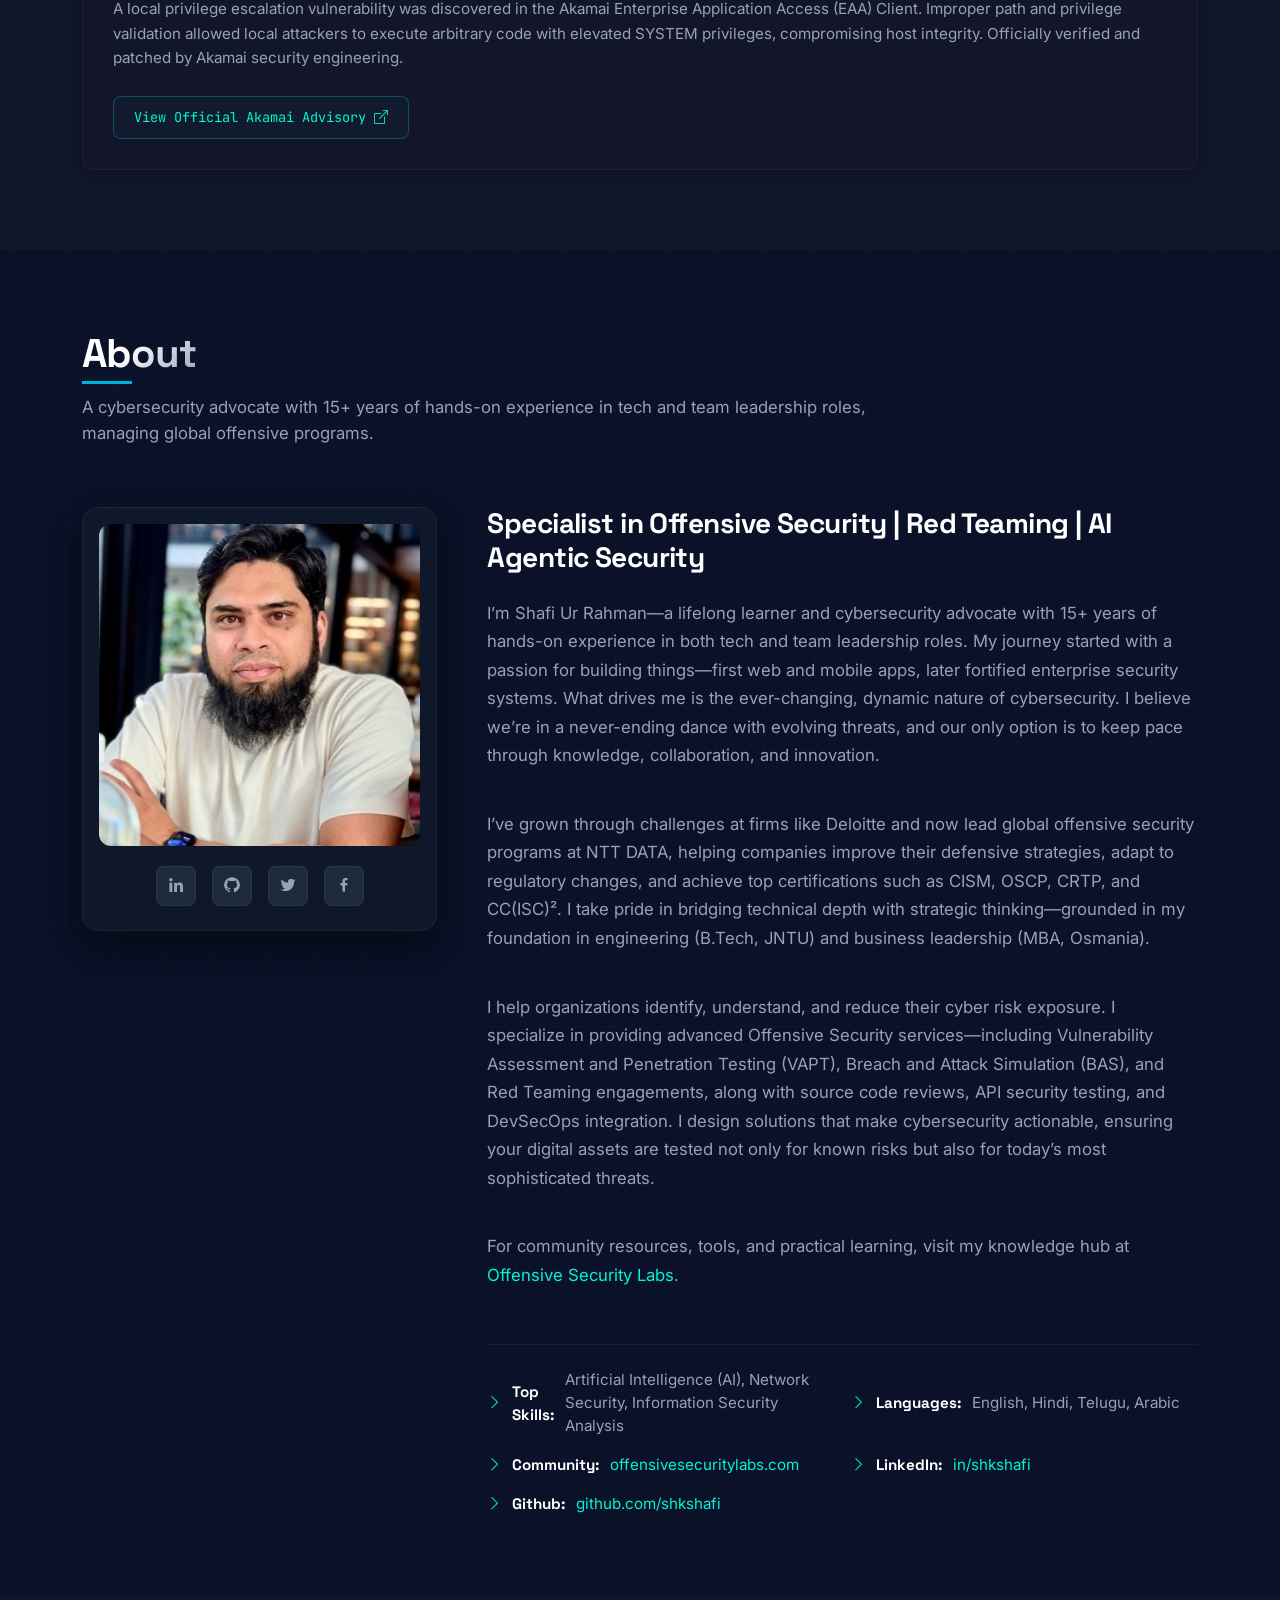
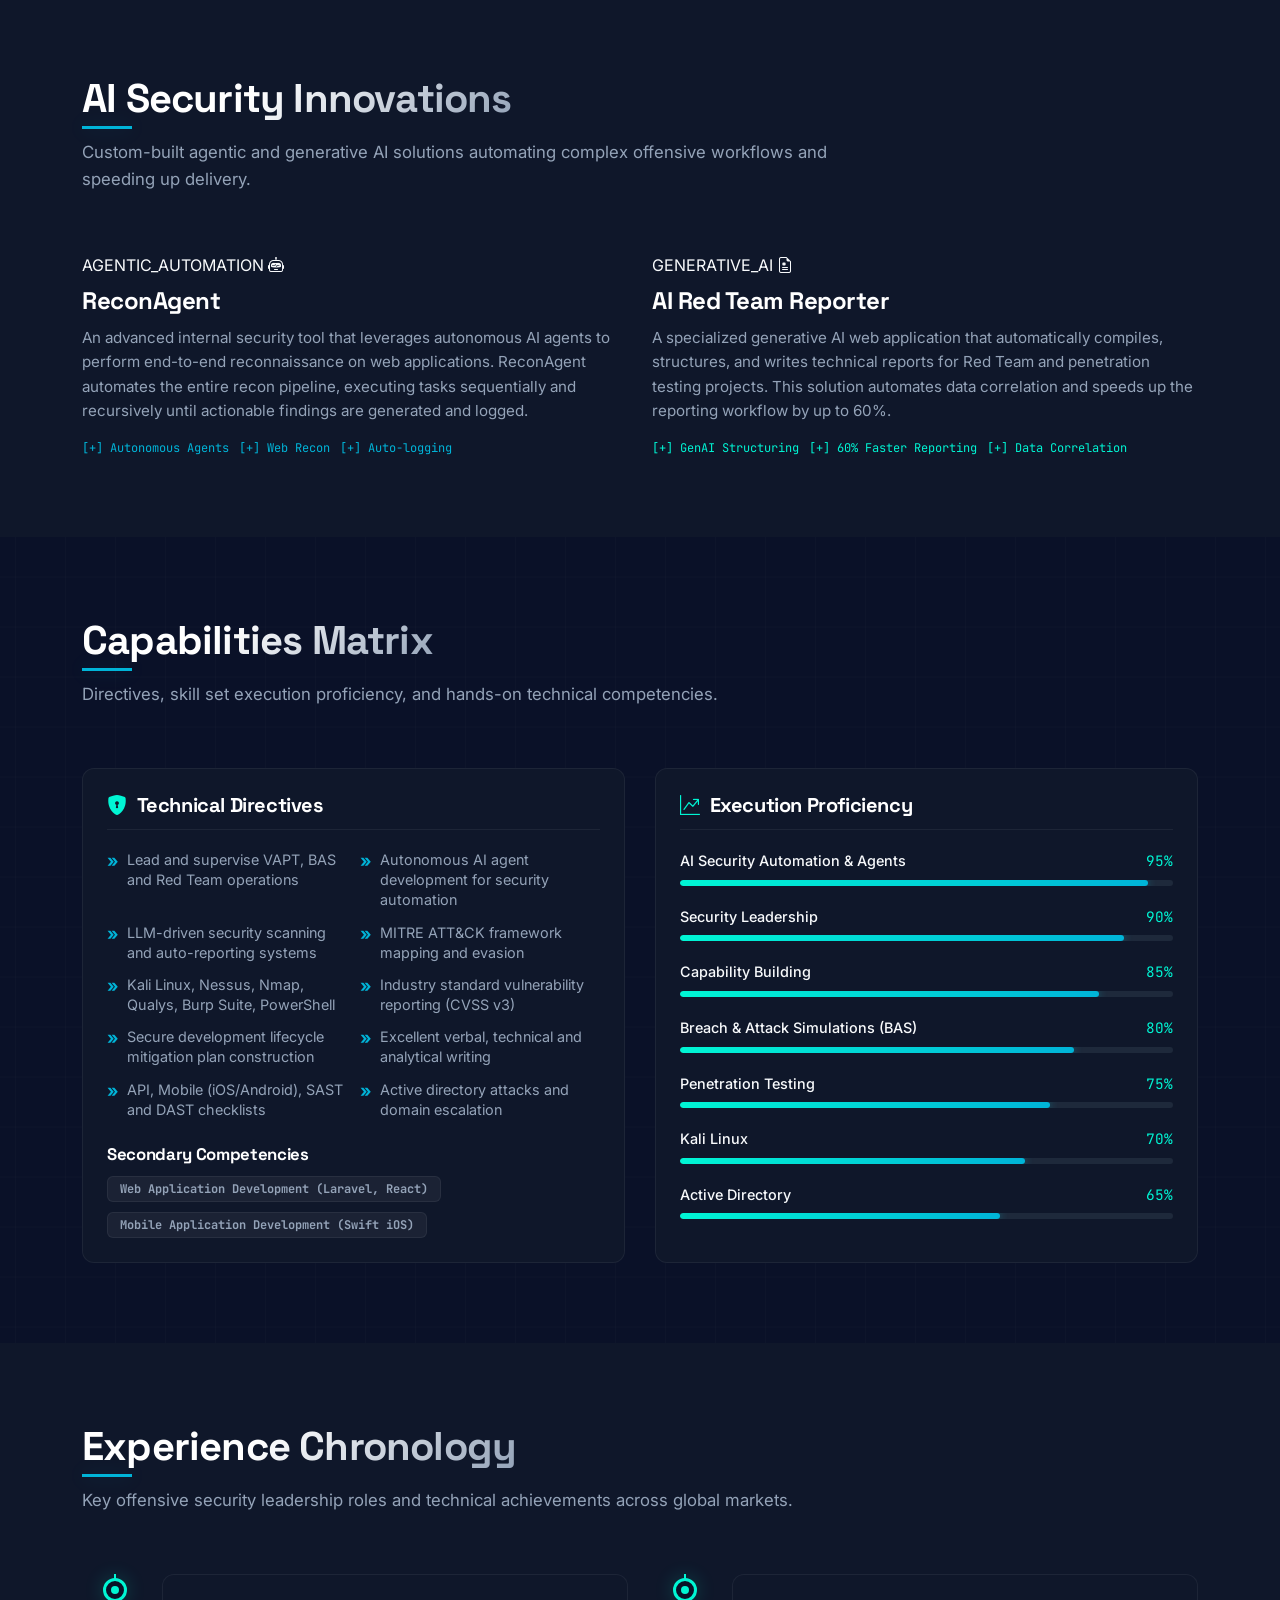
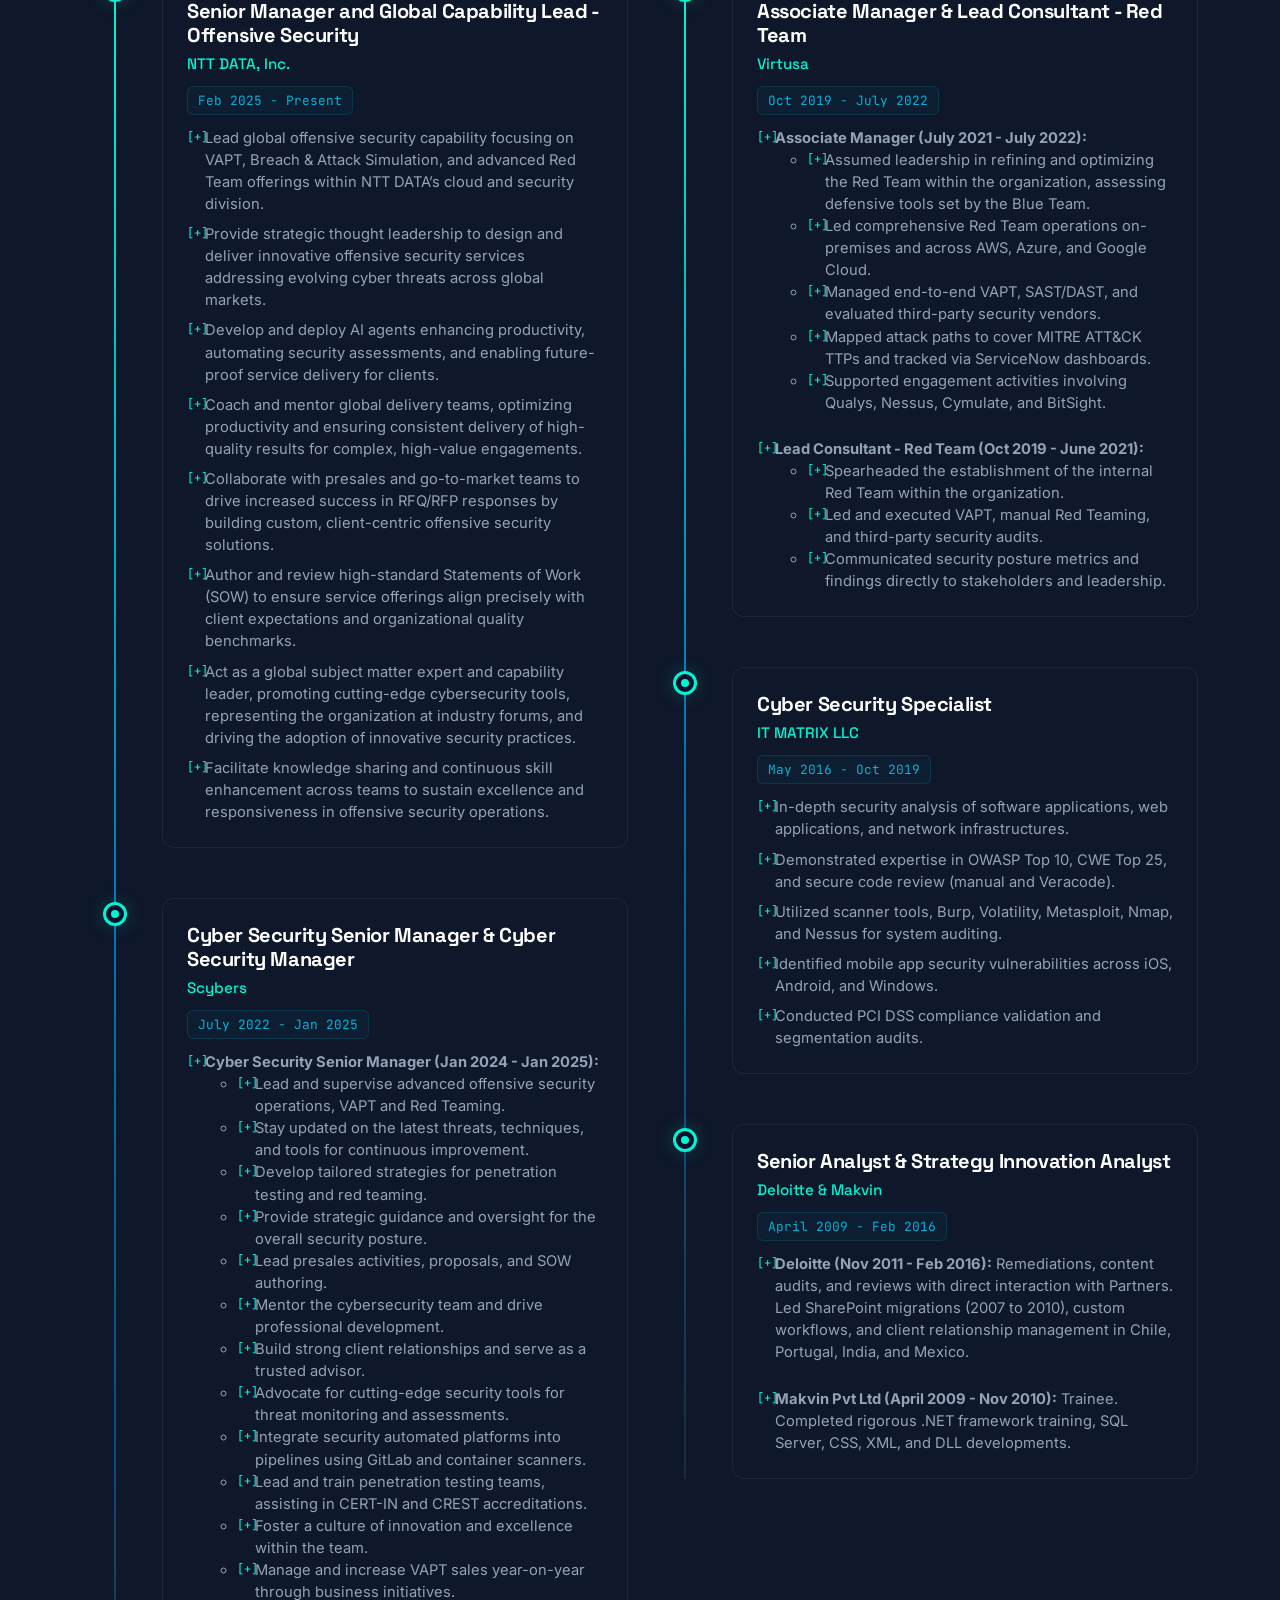
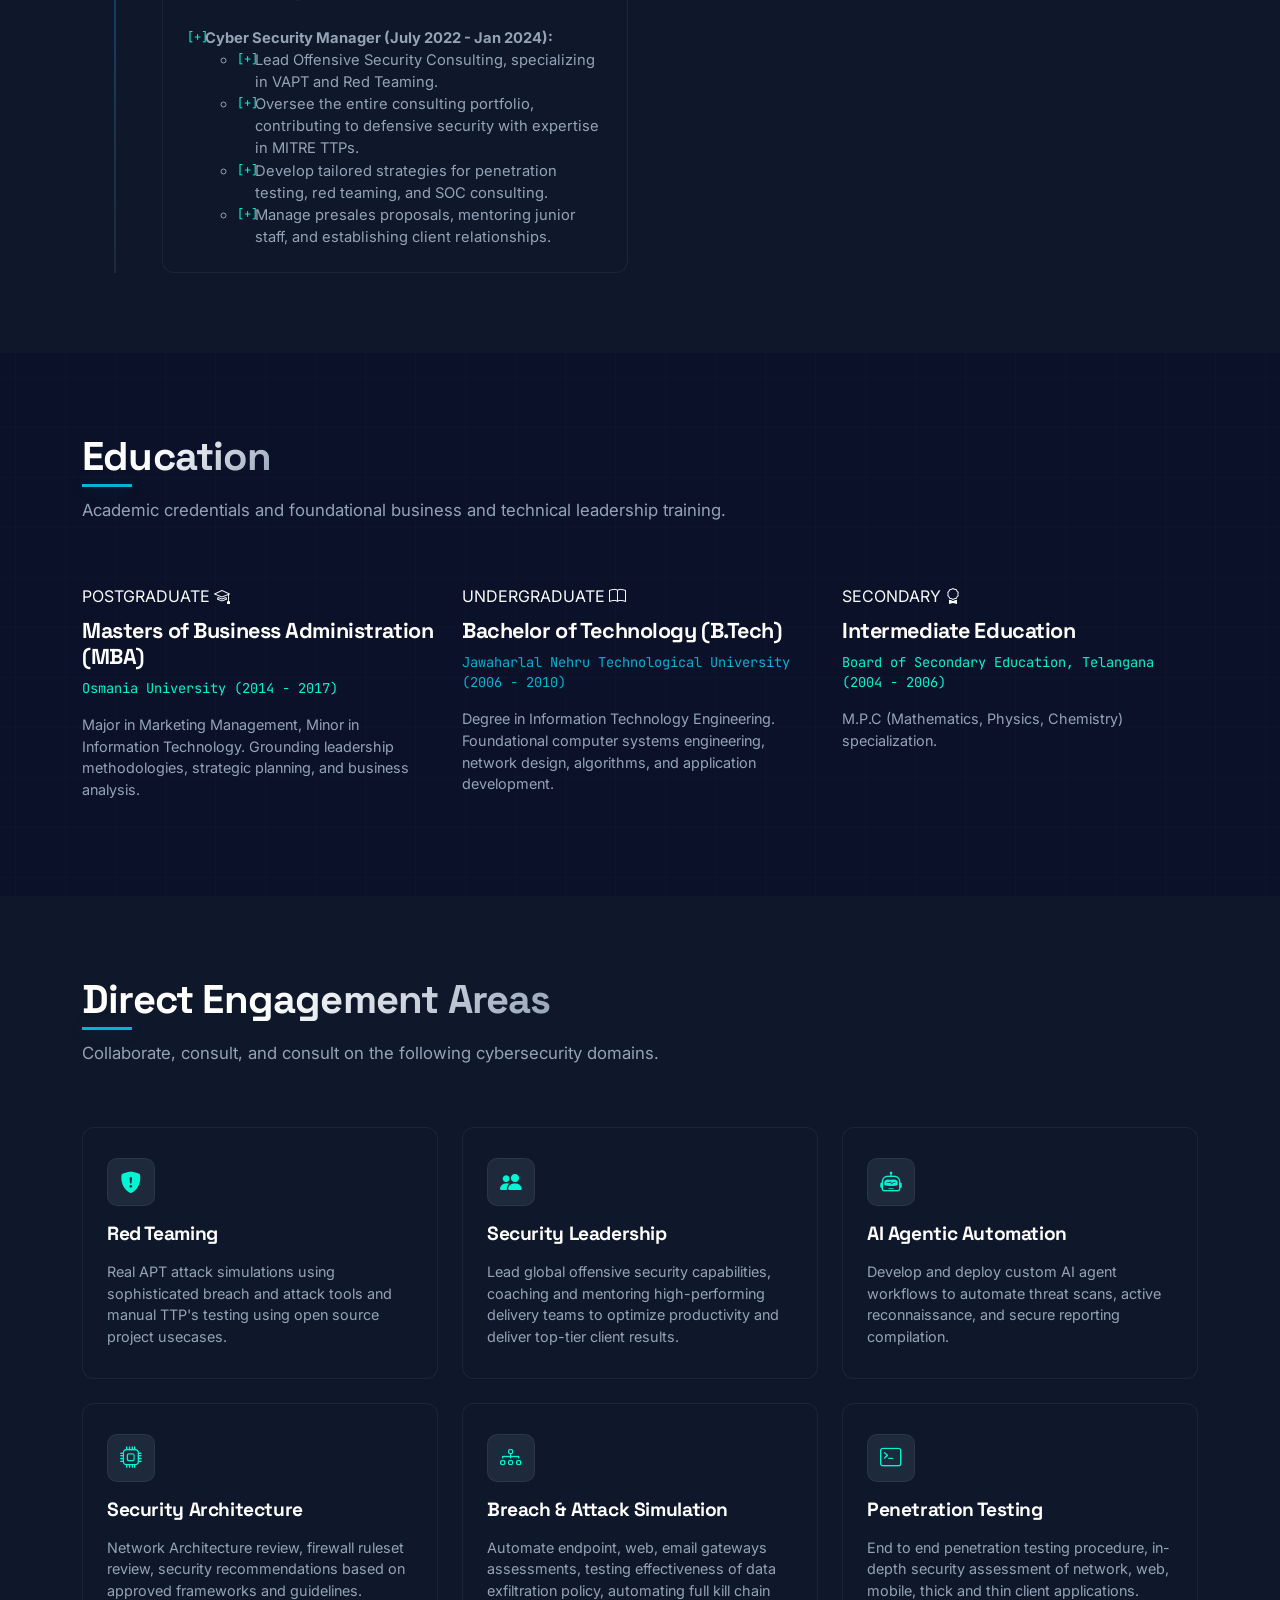
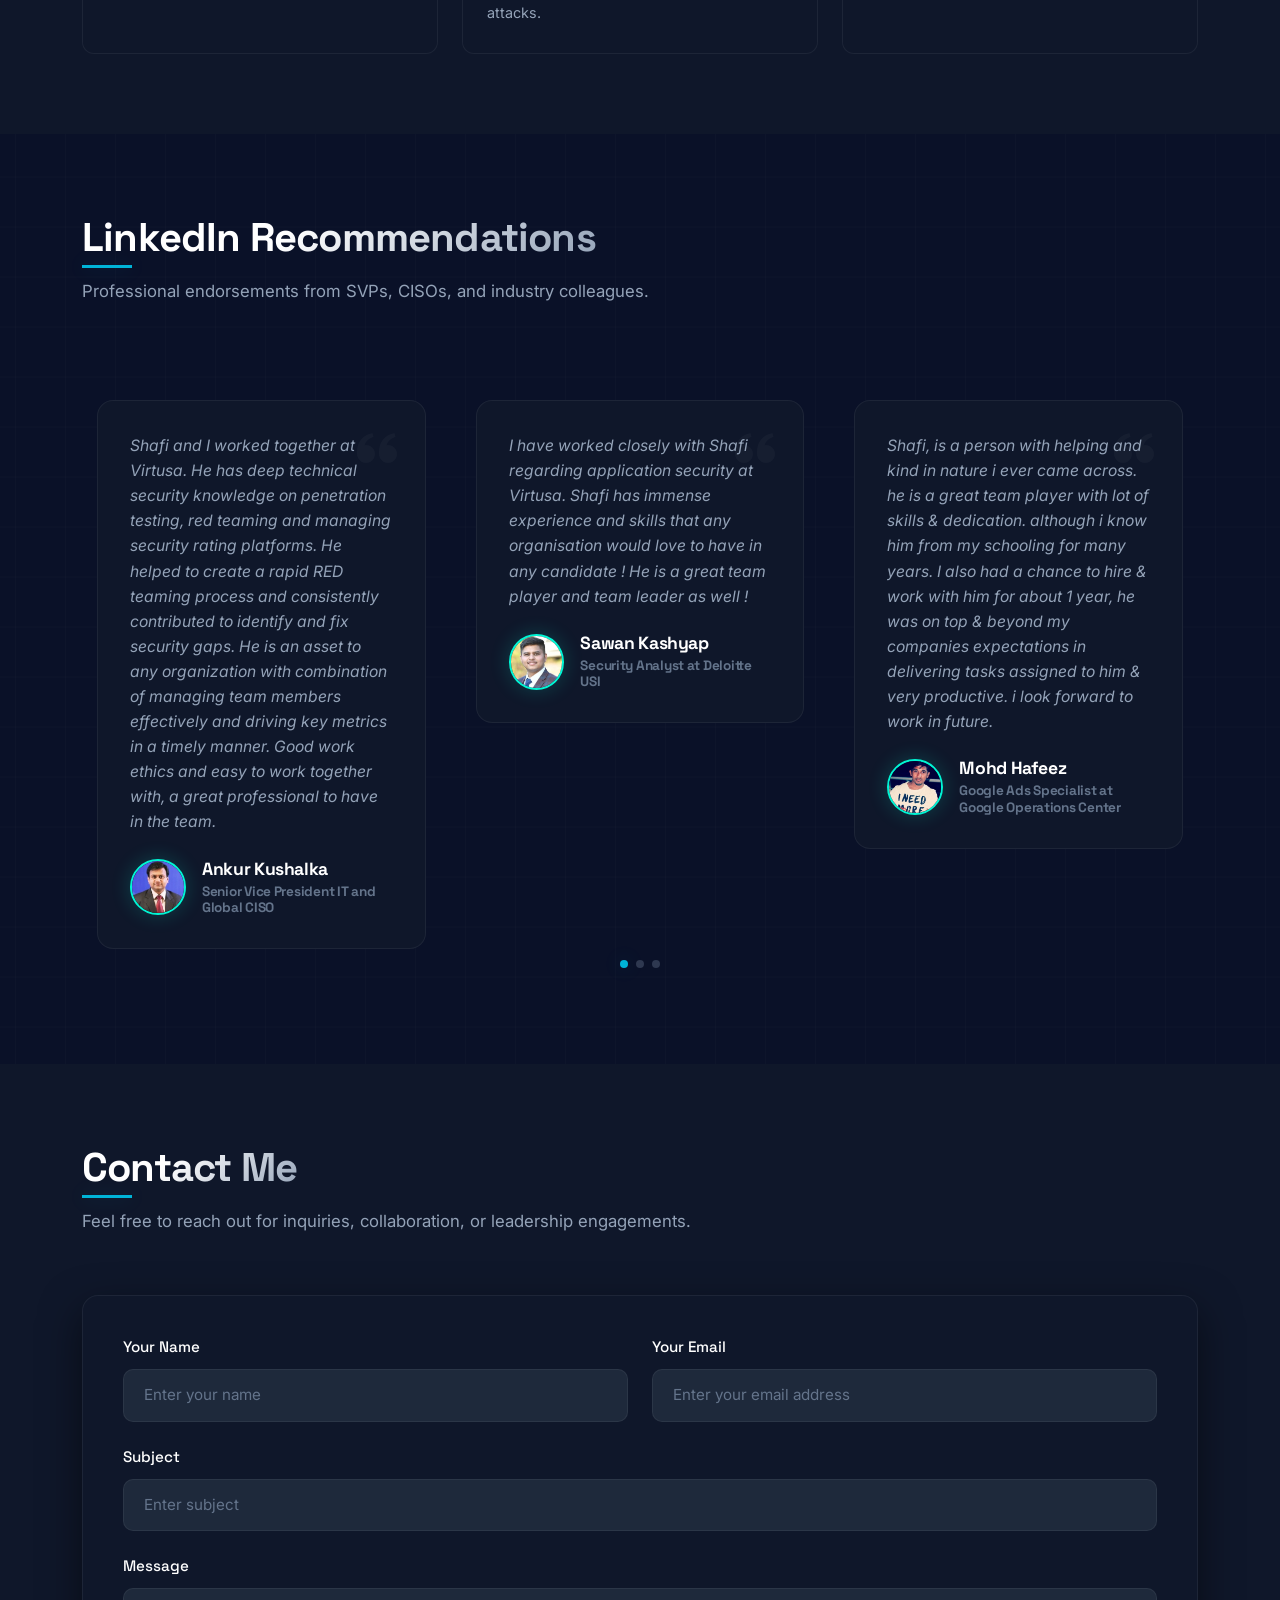
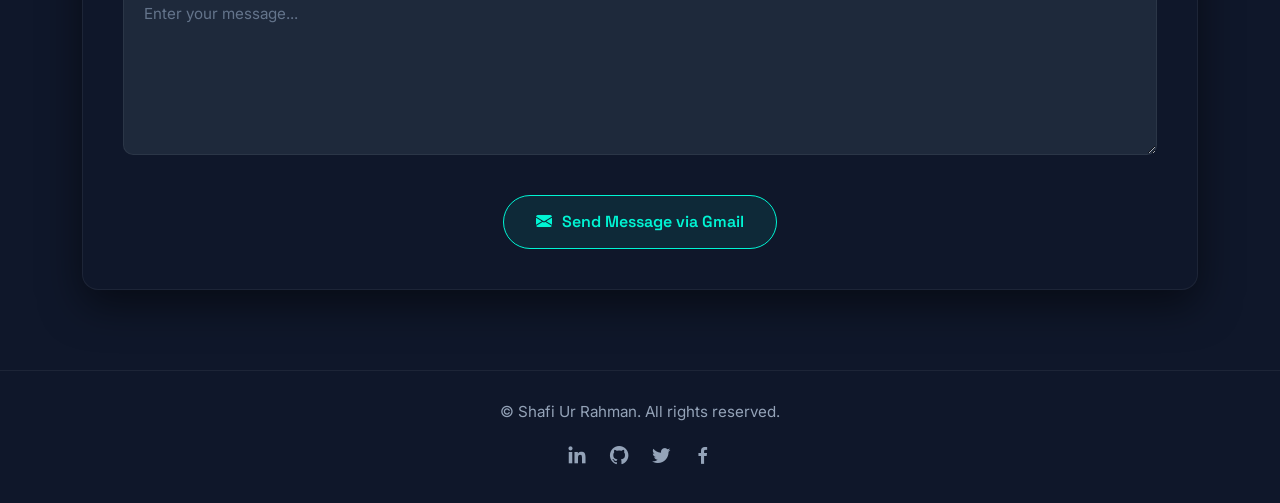
==== commit 436ffec4: "Refactor: Switch theme to navy/teal calm color palette, center floating menu header, stack CVE card " ====
--- a/index.html
+++ b/index.html
@@ -30,11 +30,6 @@
   <!-- ======= Header ======= -->
   <header id="header">
     <div class="header-container">
-      <div class="logo-area">
-        <img src="assets/img/profile-img.jpg" alt="Shafi Ur Rahman">
-        <a href="index.html"><h1>Shafi Ur Rahman</h1></a>
-      </div>
-
       <nav id="navbar" class="nav-menu navbar">
         <ul>
           <li><a href="#hero" class="nav-link scrollto active"><i class="bi bi-house-door"></i> <span>Home</span></a></li>
@@ -48,11 +43,6 @@
         </ul>
       </nav>
 
-      <div class="security-status-badge d-none d-lg-flex">
-        <span class="security-status-dot"></span>
-        <span>Secured / Online</span>
-      </div>
-
       <i class="bi bi-list mobile-nav-toggle"></i>
     </div>
   </header>
@@ -65,17 +55,17 @@
     <div class="hero-container">
       <div class="hero-content" data-aos="fade-right">
         <div class="hero-tagline">
-          <i class="bi bi-terminal-fill"></i> System Handshake Established
+          <i class="bi bi-shield-fill-check"></i> Offensive Security Capability Leader
         </div>
         <h1 class="hero-title">Shafi Ur Rahman</h1>
         <div class="hero-typed-container">
-          I'm a <span class="typed" data-typed-items="security leader, red teamer, breach &amp; attack simulation expert"></span>
+          I'm a <span class="typed" data-typed-items="Offensive Security Leader, Red Teaming Specialist, AI Security Architect, Threat Simulation Expert"></span>
         </div>
         <p class="hero-desc">
-          Senior Manager and Global Capability Lead - Offensive Security at NTT DATA, Inc. Specialist in VAPT, BAS, Red Teaming (Offensive Security) | Ex-Deloitte | CISM, OSCP, CC(ISC2) &amp; CRTP Certified. I develop cybersecurity solutions using AI agents using frontier models.
+          Senior Manager and Global Capability Lead - Offensive Security at NTT DATA, Inc. Over 15 years of experience leading global delivery teams across VAPT, Breach &amp; Attack Simulation (BAS), and advanced Red Team programs. Designer of specialized AI agent workflows like ReconAgent and automated reporting tools that improve delivery speed by 60%. Ex-Deloitte Advisory | CISM, OSCP, CRTP, and CC (ISC)² Certified.
         </p>
         <div class="hero-actions">
-          <a href="#contact" class="btn-cyber">Initiate Contact</a>
+          <a href="#contact" class="btn-cyber">Contact Me</a>
           <a href="#projects" class="btn-cyber-outline">View Innovations</a>
         </div>
       </div>
@@ -87,25 +77,26 @@
             <span class="terminal-dot yellow"></span>
             <span class="terminal-dot green"></span>
           </div>
-          <span class="terminal-title">SecOps Console v1.0.4</span>
+          <span class="terminal-title">shafi@nttdata: ~</span>
         </div>
         <div class="terminal-body">
           <div class="terminal-line">
-            <span class="terminal-prompt">guest@shkshafi:~$</span>
-            <span class="terminal-input">run threat_scan --active</span>
-          </div>
-          <div class="terminal-output success">[✓] Initialize security handshake... OK</div>
-          <div class="terminal-output success">[✓] Attack path simulation... SECURE</div>
-          <div class="terminal-output success">[✓] AI agentic recon loop... 0 VULNS</div>
-          <div class="terminal-output accent">[i] System verification checklist completed:</div>
+            <span class="terminal-prompt">shafi@nttdata:~$</span>
+            <span class="terminal-input">get_global_status --offensive</span>
+          </div>
+          <div class="terminal-output success">[✓] Global Capability Lead: NTT DATA Cloud &amp; Security</div>
+          <div class="terminal-output success">[✓] Advanced Red Teaming &amp; BAS Services: ACTIVE</div>
+          <div class="terminal-output success">[✓] Custom AI Agents (ReconAgent): OPERATIONAL</div>
+          <div class="terminal-output success">[✓] Delivery Teams Coached: GLOBAL</div>
+          <div class="terminal-output accent">[i] Leadership Summary:</div>
           <div class="sec-report">
-            - CISM Certified (#161304561)<br>
-            - OSCP Certified (Offensive Security)<br>
-            - CRTP Certified (Active Directory)<br>
-            - 1 CVE Registered (Akamai Privilege Escalation)
+            - 15+ Years Experience in Cybersecurity<br>
+            - Ex-Deloitte advisory, Scybers Red Team lead<br>
+            - 1 Registered CVE (Akamai Privilege Escalation)<br>
+            - Certifications: CISM, OSCP, CRTP, CC (ISC)²
           </div>
           <div class="terminal-line">
-            <span class="terminal-prompt">guest@shkshafi:~$</span>
+            <span class="terminal-prompt">shafi@nttdata:~$</span>
             <span class="terminal-input"><span class="typed-cursor">|</span></span>
           </div>
         </div>
@@ -123,11 +114,11 @@
           <p>Validated professional certifications and registered security vulnerabilities.</p>
         </div>
 
-        <div class="credentials-cve-row">
-          <!-- Certifications (Left Column) -->
+        <div class="credentials-cve-column-layout">
+          <!-- Certifications (Row 1 - Full Width) -->
           <div class="certs-wrapper">
             <h3 class="subsection-title"><i class="bi bi-patch-check-fill"></i> Verified Certifications</h3>
-            <div class="certs-single-row">
+            <div class="certs-single-row-full">
               <div class="cert-item-card">
                 <img src="assets/img/oscp.svg" alt="OSCP Logo">
                 <span>OSCP</span>
@@ -148,28 +139,28 @@
                 <svg viewBox="0 0 64 64" fill="none" xmlns="http://www.w3.org/2000/svg">
                   <path d="M32 2L6 14V30C6 44.8 17.1 58.4 32 62C46.9 58.4 58 44.8 58 30V14L32 2Z" fill="rgba(0, 229, 255, 0.05)" stroke="#00e5ff" stroke-width="2"/>
                   <text x="32" y="32" fill="#fff" font-family="'Space Grotesk', sans-serif" font-weight="bold" font-size="14" text-anchor="middle">ISC²</text>
-                  <text x="32" y="46" fill="#00ff66" font-family="'Space Grotesk', sans-serif" font-weight="bold" font-size="10" text-anchor="middle">CC</text>
+                  <text x="32" y="46" fill="#00f5d4" font-family="'Space Grotesk', sans-serif" font-weight="bold" font-size="10" text-anchor="middle">CC</text>
                 </svg>
                 <span>CC (ISC)²</span>
               </div>
             </div>
           </div>
 
-          <!-- CVE Details Card (Right Column) -->
-          <div class="cve-wrapper">
+          <!-- CVE Details Card (Row 2 - Full Width below Certifications) -->
+          <div class="cve-wrapper mt-5">
             <h3 class="subsection-title"><i class="bi bi-bug-fill"></i> Vulnerability Disclosure</h3>
-            <div class="cve-detail-card">
+            <div class="cve-detail-card full-width">
               <div class="cve-card-header">
                 <span class="cve-tag">CVE-2022-26333</span>
-                <span class="cve-severity-badge">CVSS 7.8</span>
+                <span class="cve-severity-badge">CVSS 7.8 (High Severity)</span>
               </div>
               <div class="cve-card-body">
                 <h4 class="cve-title">Akamai EAA Client Privilege Escalation</h4>
-                <p class="cve-desc">Local privilege escalation vulnerability discovered in Akamai Enterprise Application Access (EAA) Client allowing arbitrary code execution with elevated privileges.</p>
+                <p class="cve-desc">A local privilege escalation vulnerability was discovered in the Akamai Enterprise Application Access (EAA) Client. Improper path and privilege validation allowed local attackers to execute arbitrary code with elevated SYSTEM privileges, compromising host integrity. Officially verified and patched by Akamai security engineering.</p>
               </div>
               <div class="cve-card-footer">
                 <a href="https://www.akamai.com/blog/news/eaa-client-escalation-of-privilege-vulnerability" target="_blank" class="cve-link-btn">
-                  <span>View Exploit Details</span> <i class="bi bi-box-arrow-up-right"></i>
+                  <span>View Official Akamai Advisory</span> <i class="bi bi-box-arrow-up-right"></i>
                 </a>
               </div>
             </div>
@@ -731,42 +722,36 @@
     <section id="contact" class="section-bg">
       <div class="container" data-aos="fade-up">
         <div class="section-title">
-          <h2>Secure Transmission Node</h2>
-          <p>Initiate contact or securely route queries through verified social channels.</p>
-        </div>
-
-        <div class="contact-grid" style="grid-template-columns: 1fr; max-width: 700px; margin: 0 auto;">
-          <div class="contact-terminal-form" data-aos="fade-up">
-            <div class="terminal-header">
-              <div class="terminal-dots">
-                <span class="terminal-dot red"></span>
-                <span class="terminal-dot yellow"></span>
-                <span class="terminal-dot green"></span>
-              </div>
-              <span class="terminal-title">Transmission payload builder</span>
-            </div>
-            <form onsubmit="event.preventDefault(); myFunction();" class="contact-terminal-body">
+          <h2>Contact Me</h2>
+          <p>Feel free to reach out for inquiries, collaboration, or leadership engagements.</p>
+        </div>
+
+        <div class="contact-grid-full">
+          <div class="contact-form-card" data-aos="fade-up">
+            <form onsubmit="event.preventDefault(); myFunction();" class="contact-form-body">
               <div class="row">
-                <div class="form-group col-md-6 terminal-form-group">
-                  <label for="name">> IDENT_SENDER_NAME</label>
-                  <input type="text" name="name" class="terminal-form-input" id="name" placeholder="Enter name" required>
-                </div>
-                <div class="form-group col-md-6 terminal-form-group">
-                  <label for="email">> IDENT_SENDER_EMAIL</label>
-                  <input type="email" class="terminal-form-input" name="email" id="email" placeholder="Enter email address" required>
-                </div>
-              </div>
-              <div class="form-group terminal-form-group">
-                <label for="subject">> PAYLOAD_SUBJECT</label>
-                <input type="text" class="terminal-form-input" name="subject" id="subject" placeholder="Enter message subject" required>
-              </div>
-              <div class="form-group terminal-form-group">
-                <label for="message">> PAYLOAD_BODY_DATA</label>
-                <textarea class="terminal-form-input" name="message" id="message" rows="5" placeholder="Enter secure transmission payload..." required></textarea>
-              </div>
-              <button type="submit" class="btn-terminal-submit">
-                <i class="bi bi-send-fill"></i> Initiate Transmission payload via Gmail
-              </button>
+                <div class="form-group col-md-6 form-group-custom">
+                  <label for="name">Your Name</label>
+                  <input type="text" name="name" class="form-input-custom" id="name" placeholder="Enter your name" required>
+                </div>
+                <div class="form-group col-md-6 form-group-custom">
+                  <label for="email">Your Email</label>
+                  <input type="email" class="form-input-custom" name="email" id="email" placeholder="Enter your email address" required>
+                </div>
+              </div>
+              <div class="form-group form-group-custom">
+                <label for="subject">Subject</label>
+                <input type="text" class="form-input-custom" name="subject" id="subject" placeholder="Enter subject" required>
+              </div>
+              <div class="form-group form-group-custom">
+                <label for="message">Message</label>
+                <textarea class="form-input-custom" name="message" id="message" rows="6" placeholder="Enter your message..." required></textarea>
+              </div>
+              <div class="text-center mt-3">
+                <button type="submit" class="btn-submit-custom">
+                  <i class="bi bi-envelope-fill"></i> Send Message via Gmail
+                </button>
+              </div>
             </form>
           </div>
         </div>
--- a/assets/css/style.css
+++ b/assets/css/style.css
@@ -4,21 +4,21 @@
 @import url('https://fonts.googleapis.com/css2?family=Space+Grotesk:wght@300;400;500;600;700&family=Outfit:wght@300;400;500;600;700;800&family=JetBrains+Mono:ital,wght@0,300;0,400;0,500;0,700;1,400&family=Inter:wght@300;400;500;600;700&display=swap');
 
 :root {
-  --bg-primary: #030712;
-  --bg-secondary: #0b0f19;
-  --bg-tertiary: #111827;
-  --accent-green: #00ff66;
-  --accent-cyan: #00e5ff;
-  --accent-blue: #4f46e5;
-  --text-primary: #f3f4f6;
-  --text-secondary: #9ca3af;
-  --text-muted: #6b7280;
-  --border-color: rgba(255, 255, 255, 0.08);
-  --glow-green: 0 0 20px rgba(0, 255, 102, 0.25);
-  --glow-cyan: 0 0 20px rgba(0, 229, 255, 0.25);
-  --glow-blue: 0 0 20px rgba(79, 70, 229, 0.25);
-  --glass-bg: rgba(11, 15, 25, 0.75);
-  --glass-border: rgba(255, 255, 255, 0.06);
+  --bg-primary: #0a1128;
+  --bg-secondary: #0f172a;
+  --bg-tertiary: #1e293b;
+  --accent-green: #00b4d8;
+  --accent-cyan: #00f5d4;
+  --accent-blue: #0077b6;
+  --text-primary: #f8fafc;
+  --text-secondary: #94a3b8;
+  --text-muted: #64748b;
+  --border-color: rgba(255, 255, 255, 0.06);
+  --glow-green: 0 0 20px rgba(0, 180, 216, 0.2);
+  --glow-cyan: 0 0 20px rgba(0, 245, 212, 0.2);
+  --glow-blue: 0 0 20px rgba(0, 119, 182, 0.2);
+  --glass-bg: rgba(15, 23, 42, 0.75);
+  --glass-border: rgba(255, 255, 255, 0.04);
   --font-header: 'Space Grotesk', 'Outfit', sans-serif;
   --font-body: 'Inter', sans-serif;
   --font-mono: 'JetBrains Mono', monospace;
@@ -106,14 +106,12 @@
 }
 
 .header-container {
-  width: 92%;
-  max-width: 1280px;
-  display: flex;
-  justify-content: space-between;
+  display: flex;
+  justify-content: center;
   align-items: center;
   padding: 10px 24px;
   border-radius: 50px;
-  background: rgba(3, 7, 18, 0.35);
+  background: rgba(10, 17, 40, 0.35);
   backdrop-filter: blur(10px);
   -webkit-backdrop-filter: blur(10px);
   border: 1px solid rgba(255, 255, 255, 0.03);
@@ -121,33 +119,11 @@
 }
 
 #header.header-scrolled .header-container {
-  background: rgba(3, 7, 18, 0.75);
+  background: rgba(10, 17, 40, 0.75);
   backdrop-filter: blur(16px);
   -webkit-backdrop-filter: blur(16px);
-  border-color: rgba(0, 229, 255, 0.18);
-  box-shadow: 0 10px 30px rgba(0, 0, 0, 0.6), 0 0 15px rgba(0, 229, 255, 0.08);
-}
-
-.logo-area {
-  display: flex;
-  align-items: center;
-  gap: 12px;
-}
-
-.logo-area img {
-  width: 36px;
-  height: 36px;
-  border-radius: 50%;
-  border: 1.5px solid var(--accent-cyan);
-  box-shadow: var(--glow-cyan);
-}
-
-.logo-area h1 {
-  font-size: 1.25rem;
-  margin: 0;
-  background: linear-gradient(135deg, #fff 30%, var(--text-secondary));
-  -webkit-background-clip: text;
-  -webkit-text-fill-color: transparent;
+  border-color: rgba(0, 245, 212, 0.18);
+  box-shadow: 0 10px 30px rgba(0, 0, 0, 0.6), 0 0 15px rgba(0, 245, 212, 0.08);
 }
 
 .nav-menu {
@@ -184,45 +160,11 @@
 .nav-menu a:hover,
 .nav-menu a.active {
   color: var(--accent-cyan);
-  background: rgba(0, 229, 255, 0.05);
-  border-color: rgba(0, 229, 255, 0.15);
+  background: rgba(0, 245, 212, 0.05);
+  border-color: rgba(0, 245, 212, 0.15);
   text-shadow: var(--glow-cyan);
-  box-shadow: inset 0 0 8px rgba(0, 229, 255, 0.03);
-}
-
-/* Security Status Indicator */
-.security-status-badge {
-  display: flex;
-  align-items: center;
-  gap: 8px;
-  padding: 6px 12px;
-  background: rgba(0, 255, 102, 0.06);
-  border: 1px solid rgba(0, 255, 102, 0.2);
-  border-radius: 20px;
-  font-family: var(--font-mono);
-  font-size: 0.75rem;
-  font-weight: 500;
-  color: var(--accent-green);
-  text-transform: uppercase;
-  letter-spacing: 0.05em;
-  box-shadow: inset 0 0 10px rgba(0, 255, 102, 0.05);
-}
-
-.security-status-dot {
-  width: 8px;
-  height: 8px;
-  background-color: var(--accent-green);
-  border-radius: 50%;
-  display: inline-block;
-  animation: pulse-dot 1.5s infinite;
-  box-shadow: var(--glow-green);
-}
-
-@keyframes pulse-dot {
-  0% {
-    transform: scale(0.9);
-    opacity: 0.6;
-  }
+  box-shadow: inset 0 0 8px rgba(0, 245, 212, 0.03);
+}
   50% {
     transform: scale(1.2);
     opacity: 1;
@@ -339,7 +281,7 @@
   width: 600px;
   height: 600px;
   border-radius: 50%;
-  background: radial-gradient(circle, rgba(0, 255, 102, 0.05) 0%, rgba(3, 7, 18, 0) 70%);
+  background: radial-gradient(circle, rgba(0, 245, 212, 0.05) 0%, rgba(10, 17, 40, 0) 70%);
   bottom: -200px;
   left: -200px;
   z-index: -1;
@@ -468,7 +410,7 @@
 }
 
 .btn-cyber:hover {
-  box-shadow: 0 0 30px rgba(0, 255, 102, 0.5);
+  box-shadow: 0 0 30px rgba(0, 180, 216, 0.5);
   transform: translateY(-2px);
 }
 
@@ -650,17 +592,17 @@
 /*--------------------------------------------------------------
 # Verified Credentials & CVE Section (Facts)
 --------------------------------------------------------------*/
-.credentials-cve-row {
-  display: grid;
-  grid-template-columns: 2.2fr 1fr;
-  gap: 30px;
-  align-items: stretch;
+.credentials-cve-column-layout {
+  display: flex;
+  flex-direction: column;
+  gap: 40px;
 }
 
 .certs-wrapper, .cve-wrapper {
   display: flex;
   flex-direction: column;
   gap: 20px;
+  width: 100%;
 }
 
 .subsection-title {
@@ -685,23 +627,23 @@
   text-shadow: 0 0 10px rgba(255, 0, 85, 0.5);
 }
 
-.certs-single-row {
+.certs-single-row-full {
   display: grid;
   grid-template-columns: repeat(5, 1fr);
-  gap: 16px;
-  height: 100%;
+  gap: 20px;
+  width: 100%;
 }
 
 .cert-item-card {
   background: var(--bg-secondary);
   border: 1px solid var(--border-color);
   border-radius: 12px;
-  padding: 20px 10px;
+  padding: 30px 16px;
   display: flex;
   flex-direction: column;
   align-items: center;
   justify-content: center;
-  gap: 12px;
+  gap: 16px;
   text-align: center;
   transition: var(--transition);
   box-shadow: 0 4px 20px rgba(0,0,0,0.2);
@@ -715,8 +657,8 @@
 }
 
 .cert-item-card img {
-  max-width: 52px;
-  max-height: 52px;
+  max-width: 80px;
+  max-height: 80px;
   object-fit: contain;
   filter: grayscale(15%) brightness(95%);
   transition: var(--transition);
@@ -728,8 +670,8 @@
 }
 
 .cert-item-card svg {
-  width: 52px;
-  height: 52px;
+  width: 80px;
+  height: 80px;
   transition: var(--transition);
 }
 
@@ -740,7 +682,7 @@
 
 .cert-item-card span {
   font-family: var(--font-mono);
-  font-size: 0.75rem;
+  font-size: 0.8rem;
   font-weight: 700;
   color: var(--text-secondary);
 }
@@ -754,18 +696,17 @@
   background: rgba(255, 0, 85, 0.02);
   border: 1px solid rgba(255, 0, 85, 0.15);
   border-radius: 12px;
-  padding: 24px;
-  display: flex;
-  flex-direction: column;
-  gap: 12px;
-  height: 100%;
-  justify-content: space-between;
+  padding: 30px;
+  display: flex;
+  flex-direction: column;
+  gap: 16px;
+  width: 100%;
   box-shadow: 0 4px 20px rgba(0,0,0,0.2);
   transition: var(--transition);
 }
 
 .cve-detail-card:hover {
-  transform: translateY(-5px);
+  transform: translateY(-3px);
   border-color: rgba(255, 0, 85, 0.35);
   box-shadow: 0 10px 30px rgba(255, 0, 85, 0.15), 0 0 15px rgba(255, 0, 85, 0.05);
 }
@@ -775,12 +716,12 @@
   justify-content: space-between;
   align-items: center;
   border-bottom: 1px solid rgba(255, 0, 85, 0.1);
-  padding-bottom: 10px;
+  padding-bottom: 12px;
 }
 
 .cve-tag {
   font-family: var(--font-mono);
-  font-size: 0.9rem;
+  font-size: 1rem;
   font-weight: 700;
   color: #ff0055;
   letter-spacing: 0.05em;
@@ -788,9 +729,9 @@
 
 .cve-severity-badge {
   font-family: var(--font-mono);
-  font-size: 0.75rem;
+  font-size: 0.8rem;
   font-weight: 700;
-  padding: 4px 10px;
+  padding: 4px 12px;
   border-radius: 30px;
   background: rgba(255, 0, 85, 0.1);
   color: #ff0055;
@@ -799,17 +740,16 @@
 
 .cve-title {
   font-family: var(--font-header);
-  font-size: 1.15rem;
+  font-size: 1.25rem;
   color: #fff;
   margin: 0;
 }
 
 .cve-desc {
-  font-size: 0.85rem;
+  font-size: 0.95rem;
   color: var(--text-secondary);
-  line-height: 1.5;
+  line-height: 1.6;
   margin: 0;
-  flex-grow: 1;
 }
 
 .cve-card-footer {
@@ -821,10 +761,10 @@
   align-items: center;
   gap: 8px;
   font-family: var(--font-mono);
-  font-size: 0.8rem;
+  font-size: 0.85rem;
   color: var(--accent-cyan);
   border: 1px solid rgba(0, 229, 255, 0.25);
-  padding: 8px 16px;
+  padding: 10px 20px;
   border-radius: 8px;
   transition: var(--transition);
   background: rgba(0, 229, 255, 0.02);
@@ -838,22 +778,21 @@
 }
 
 /* Responsive */
-@media (max-width: 1200px) {
-  .credentials-cve-row {
+@media (max-width: 991px) {
+  .certs-single-row-full {
+    grid-template-columns: repeat(3, 1fr);
+  }
+}
+
+@media (max-width: 575px) {
+  .certs-single-row-full {
+    grid-template-columns: repeat(2, 1fr);
+  }
+}
+
+@media (max-width: 400px) {
+  .certs-single-row-full {
     grid-template-columns: 1fr;
-    gap: 40px;
-  }
-}
-
-@media (max-width: 768px) {
-  .certs-single-row {
-    grid-template-columns: repeat(3, 1fr);
-  }
-}
-
-@media (max-width: 480px) {
-  .certs-single-row {
-    grid-template-columns: repeat(2, 1fr);
   }
 }
 
@@ -910,14 +849,14 @@
   height: 100%;
   border: 2px solid transparent;
   border-radius: 12px;
-  box-shadow: inset 0 0 20px rgba(0, 255, 102, 0);
+  box-shadow: inset 0 0 20px rgba(0, 180, 216, 0);
   pointer-events: none;
   transition: var(--transition);
 }
 
 .profile-card:hover .profile-overlay-cyber {
   border-color: var(--accent-green);
-  box-shadow: inset 0 0 25px rgba(0, 255, 102, 0.2), var(--glow-green);
+  box-shadow: inset 0 0 25px rgba(0, 180, 216, 0.2), var(--glow-green);
 }
 
 .profile-socials {
@@ -1231,8 +1170,8 @@
   font-family: var(--font-mono);
   font-size: 0.8rem;
   color: var(--accent-green);
-  background: rgba(0, 255, 102, 0.05);
-  border: 1px solid rgba(0, 255, 102, 0.15);
+  background: rgba(0, 180, 216, 0.05);
+  border: 1px solid rgba(0, 180, 216, 0.15);
   padding: 4px 10px;
   border-radius: 6px;
 }
@@ -1500,80 +1439,91 @@
   filter: grayscale(1) invert(0.9) contrast(1.2);
 }
 
-/* Secure Transmission Form Terminal */
-.contact-terminal-form {
+/* Contact Form Card Styles */
+.contact-grid-full {
+  width: 100%;
+}
+
+.contact-form-card {
   background: var(--bg-secondary);
   border: 1px solid var(--border-color);
-  border-radius: 12px;
+  border-radius: 16px;
   overflow: hidden;
   box-shadow: 0 15px 40px rgba(0,0,0,0.5);
   display: flex;
   flex-direction: column;
-}
-
-.contact-terminal-body {
-  padding: 24px;
-  display: flex;
-  flex-direction: column;
-  gap: 20px;
-}
-
-.terminal-form-group {
-  display: flex;
-  flex-direction: column;
-  gap: 8px;
-}
-
-.terminal-form-group label {
-  font-family: var(--font-mono);
-  font-size: 0.8rem;
-  color: var(--accent-cyan);
-}
-
-.terminal-form-input {
+  padding: 40px;
+  width: 100%;
+}
+
+@media (max-width: 575px) {
+  .contact-form-card {
+    padding: 24px;
+  }
+}
+
+.contact-form-body {
+  display: flex;
+  flex-direction: column;
+  gap: 24px;
+}
+
+.form-group-custom {
+  display: flex;
+  flex-direction: column;
+  gap: 10px;
+}
+
+.form-group-custom label {
+  font-family: var(--font-header);
+  font-size: 0.95rem;
+  font-weight: 500;
+  color: #fff;
+}
+
+.form-input-custom {
   background: var(--bg-tertiary);
   border: 1px solid var(--border-color);
-  border-radius: 6px;
-  padding: 12px 16px;
+  border-radius: 10px;
+  padding: 14px 20px;
   color: #fff;
-  font-family: var(--font-mono);
-  font-size: 0.85rem;
-  transition: var(--transition);
-}
-
-.terminal-form-input:focus {
+  font-family: var(--font-body);
+  font-size: 0.95rem;
+  transition: var(--transition);
+}
+
+.form-input-custom:focus {
   outline: none;
-  border-color: var(--accent-green);
-  box-shadow: var(--glow-green);
-}
-
-.terminal-form-input::placeholder {
+  border-color: var(--accent-cyan);
+  box-shadow: var(--glow-cyan);
+}
+
+.form-input-custom::placeholder {
   color: var(--text-muted);
 }
 
-.btn-terminal-submit {
-  font-family: var(--font-mono);
-  font-size: 0.9rem;
+.btn-submit-custom {
+  font-family: var(--font-header);
+  font-size: 1rem;
   font-weight: 600;
-  padding: 14px;
-  background: rgba(0, 255, 102, 0.08);
-  border: 1px solid var(--accent-green);
-  color: var(--accent-green);
-  border-radius: 6px;
+  padding: 14px 32px;
+  background: rgba(0, 245, 212, 0.08);
+  border: 1px solid var(--accent-cyan);
+  color: var(--accent-cyan);
+  border-radius: 30px;
   cursor: pointer;
-  display: flex;
+  display: inline-flex;
   align-items: center;
   justify-content: center;
-  gap: 8px;
-  transition: var(--transition);
-  margin-top: 10px;
-}
-
-.btn-terminal-submit:hover {
-  background: var(--accent-green);
+  gap: 10px;
+  transition: var(--transition);
+}
+
+.btn-submit-custom:hover {
+  background: var(--accent-cyan);
   color: var(--bg-primary);
-  box-shadow: var(--glow-green);
-  transform: translateY(-1px);
+  box-shadow: var(--glow-cyan);
+  transform: translateY(-2px);
 }
 
 /*--------------------------------------------------------------
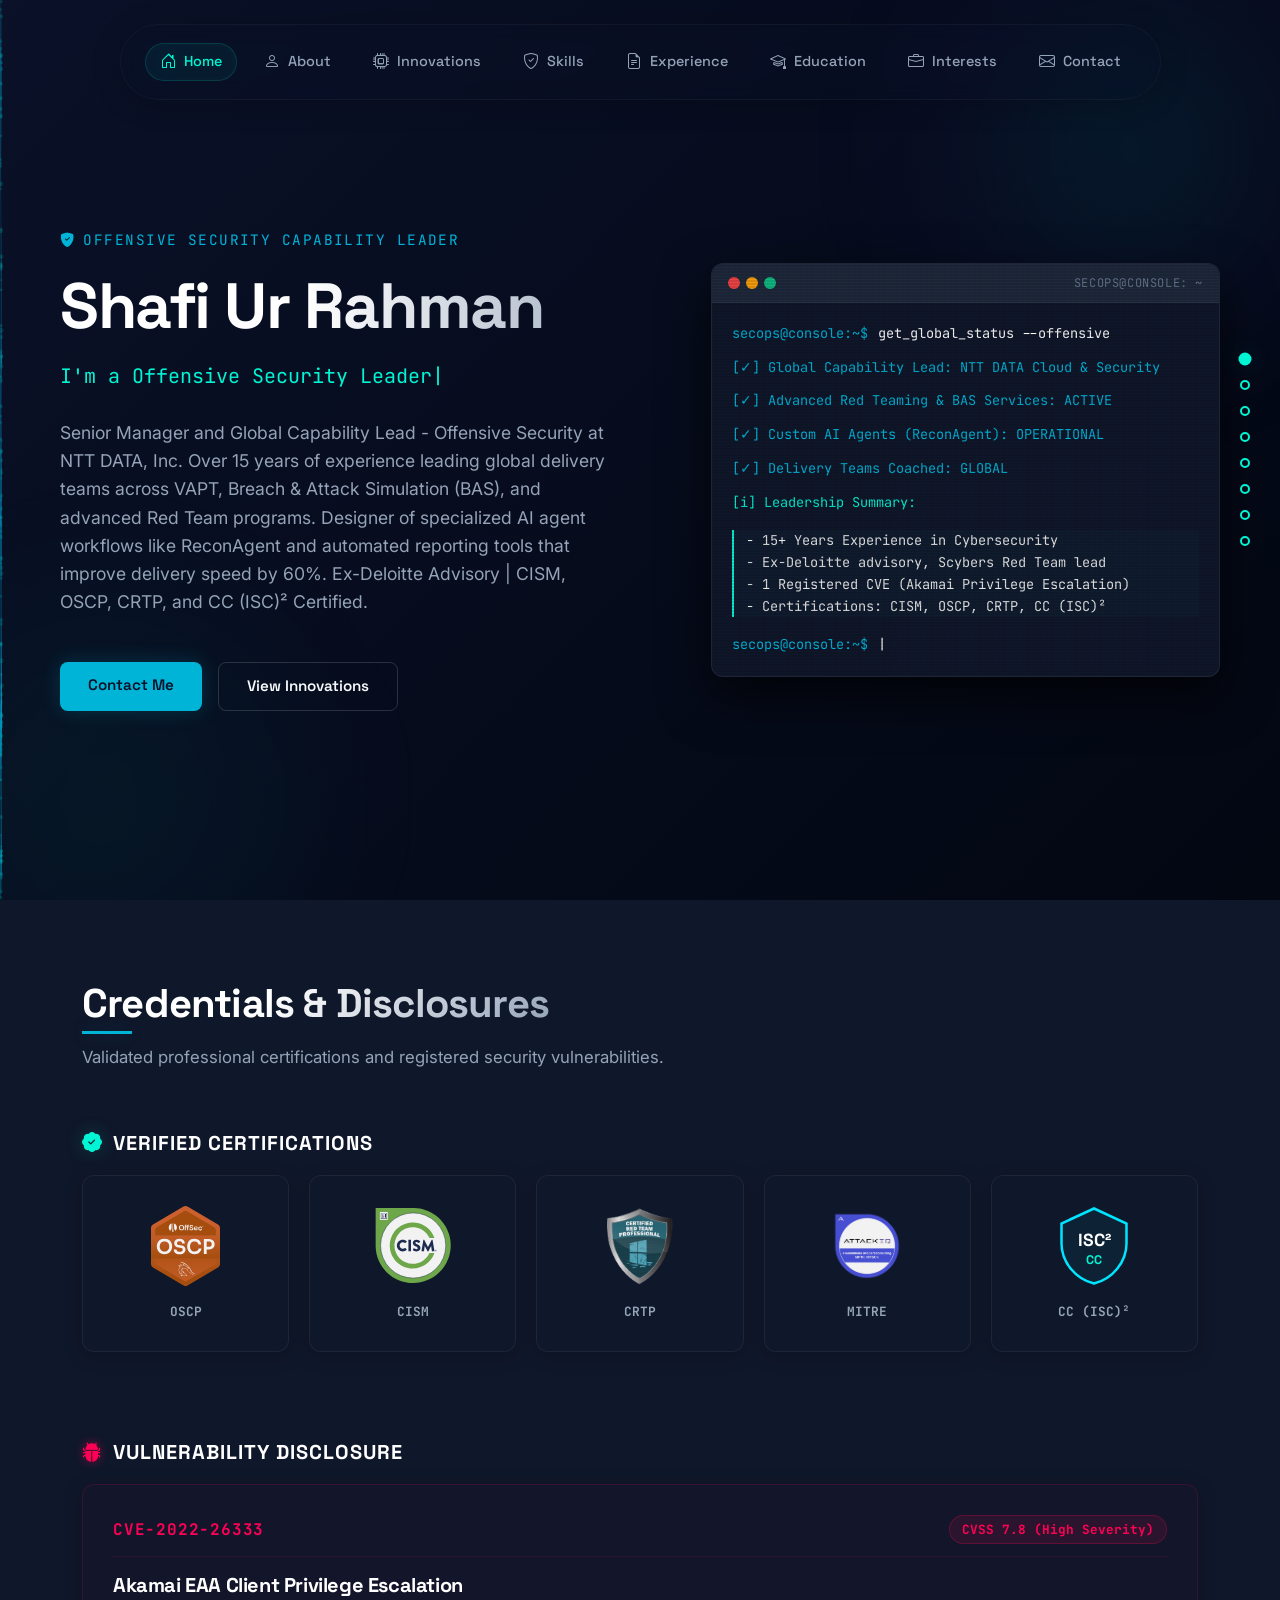
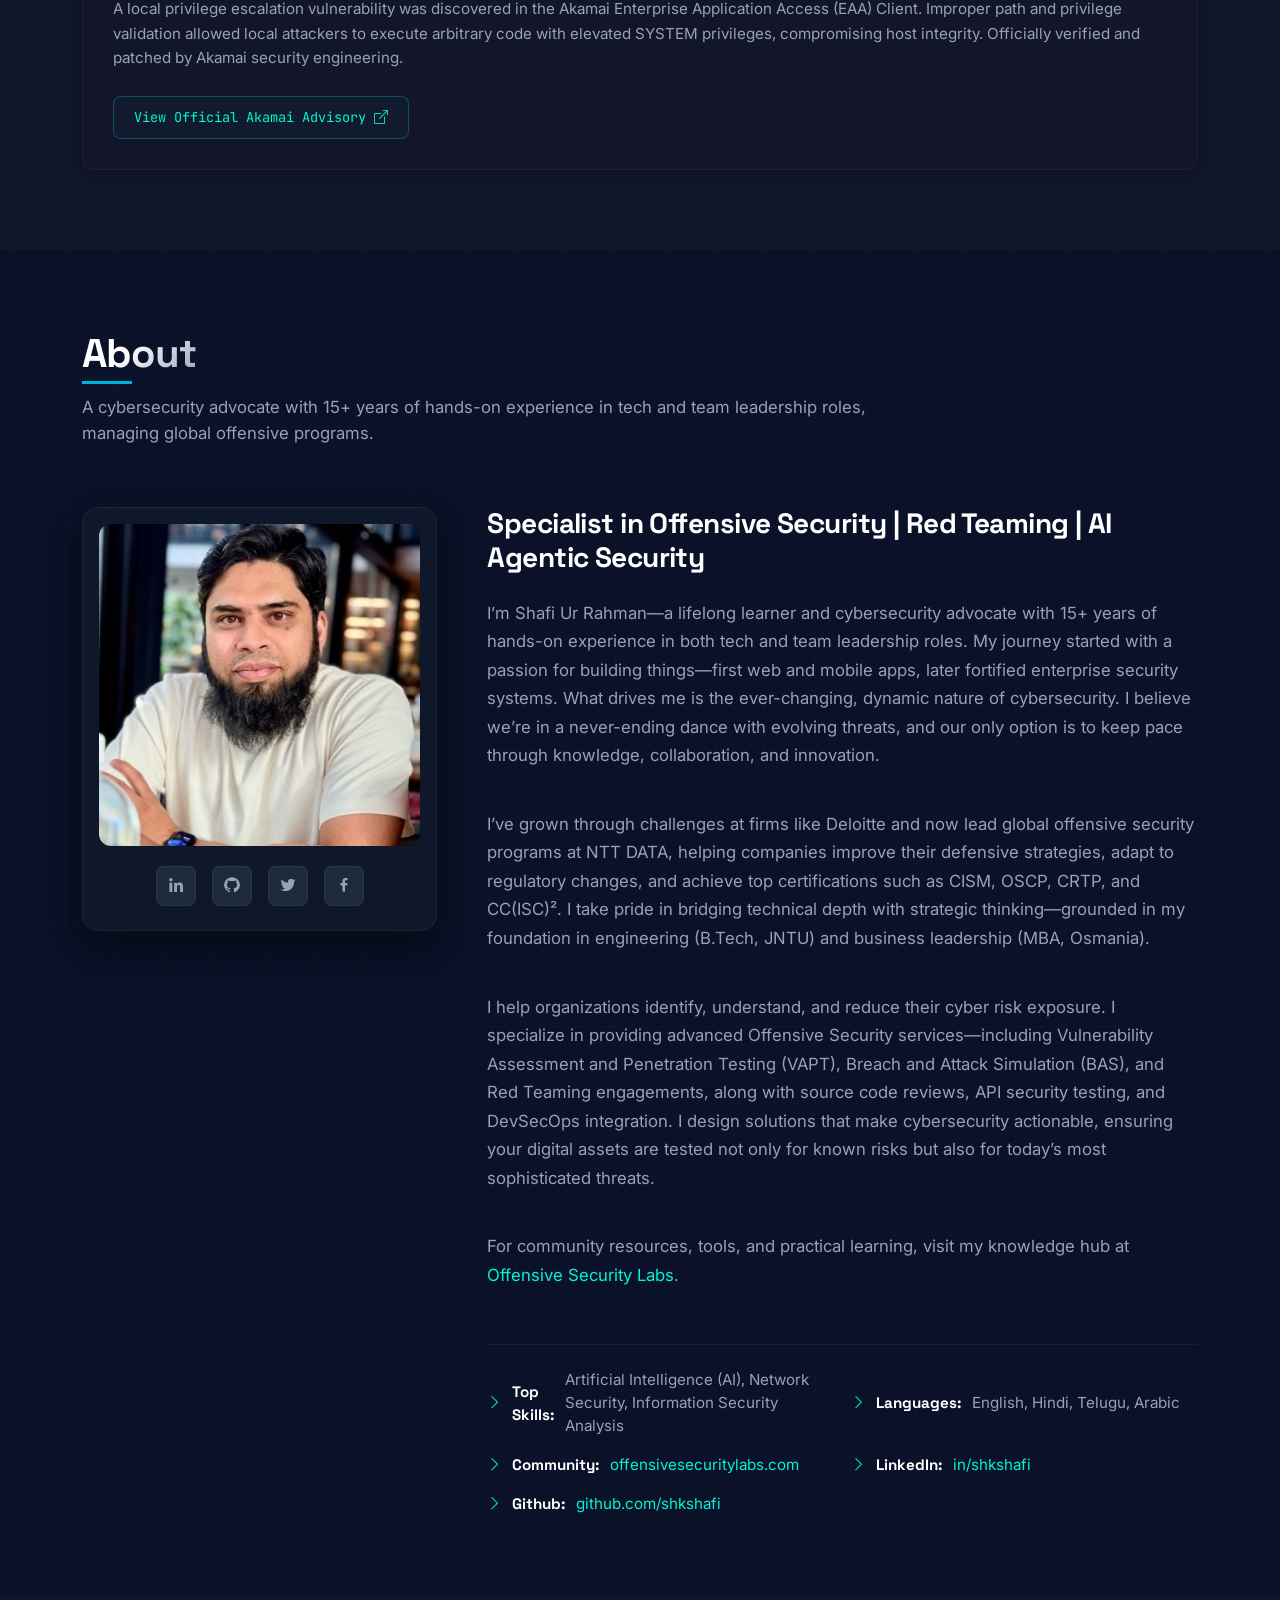
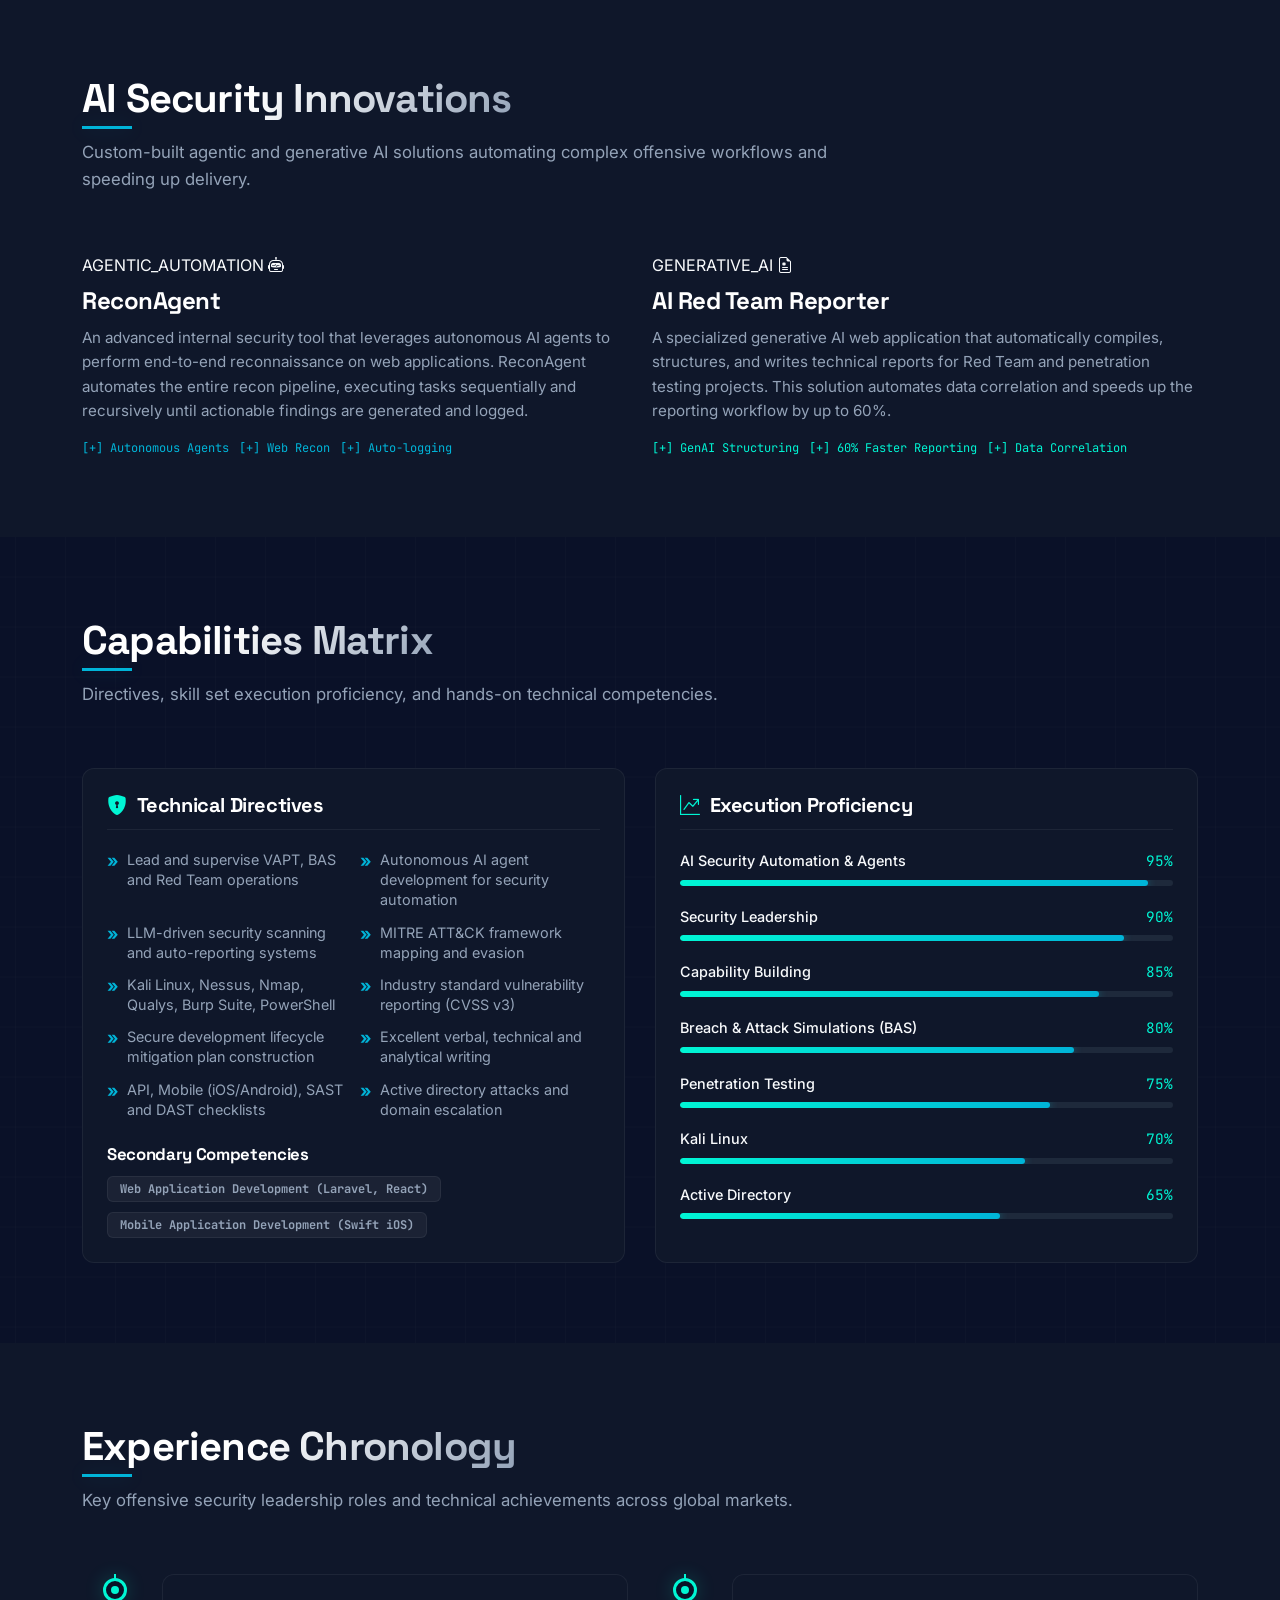
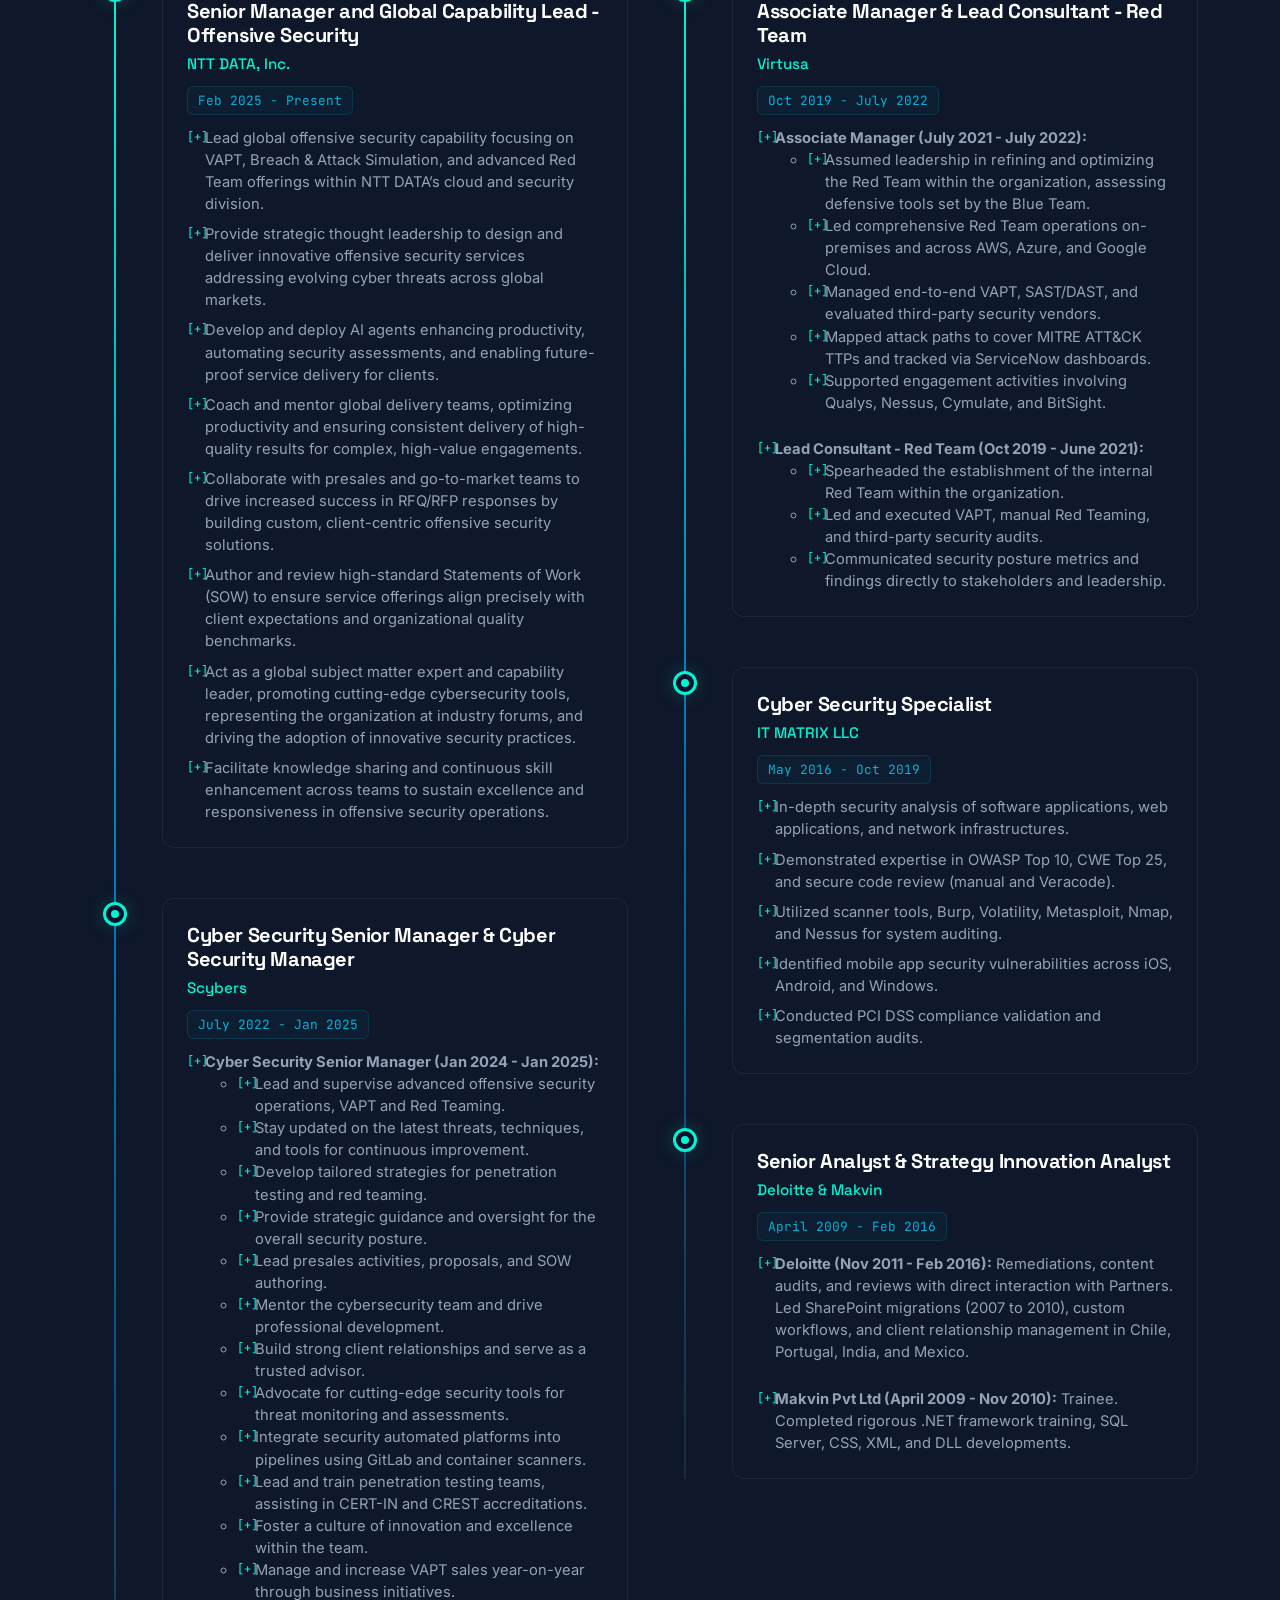
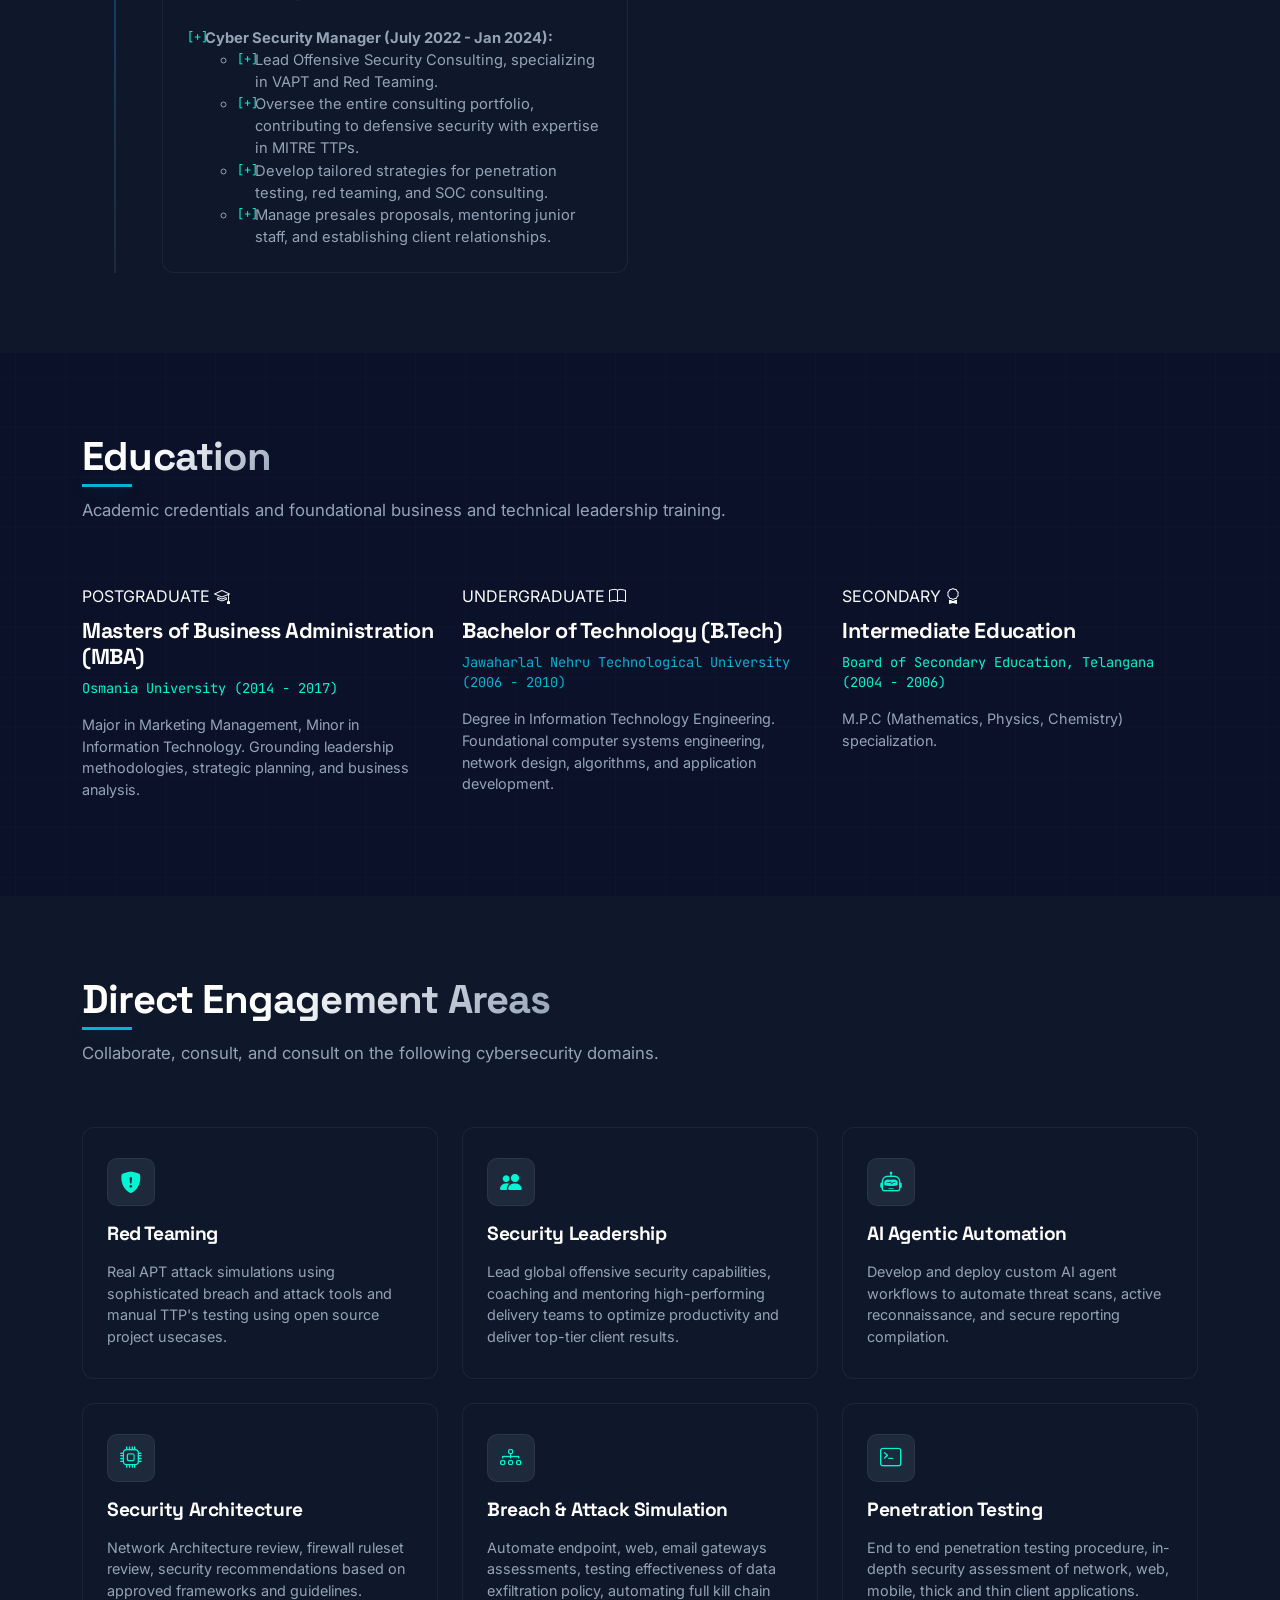
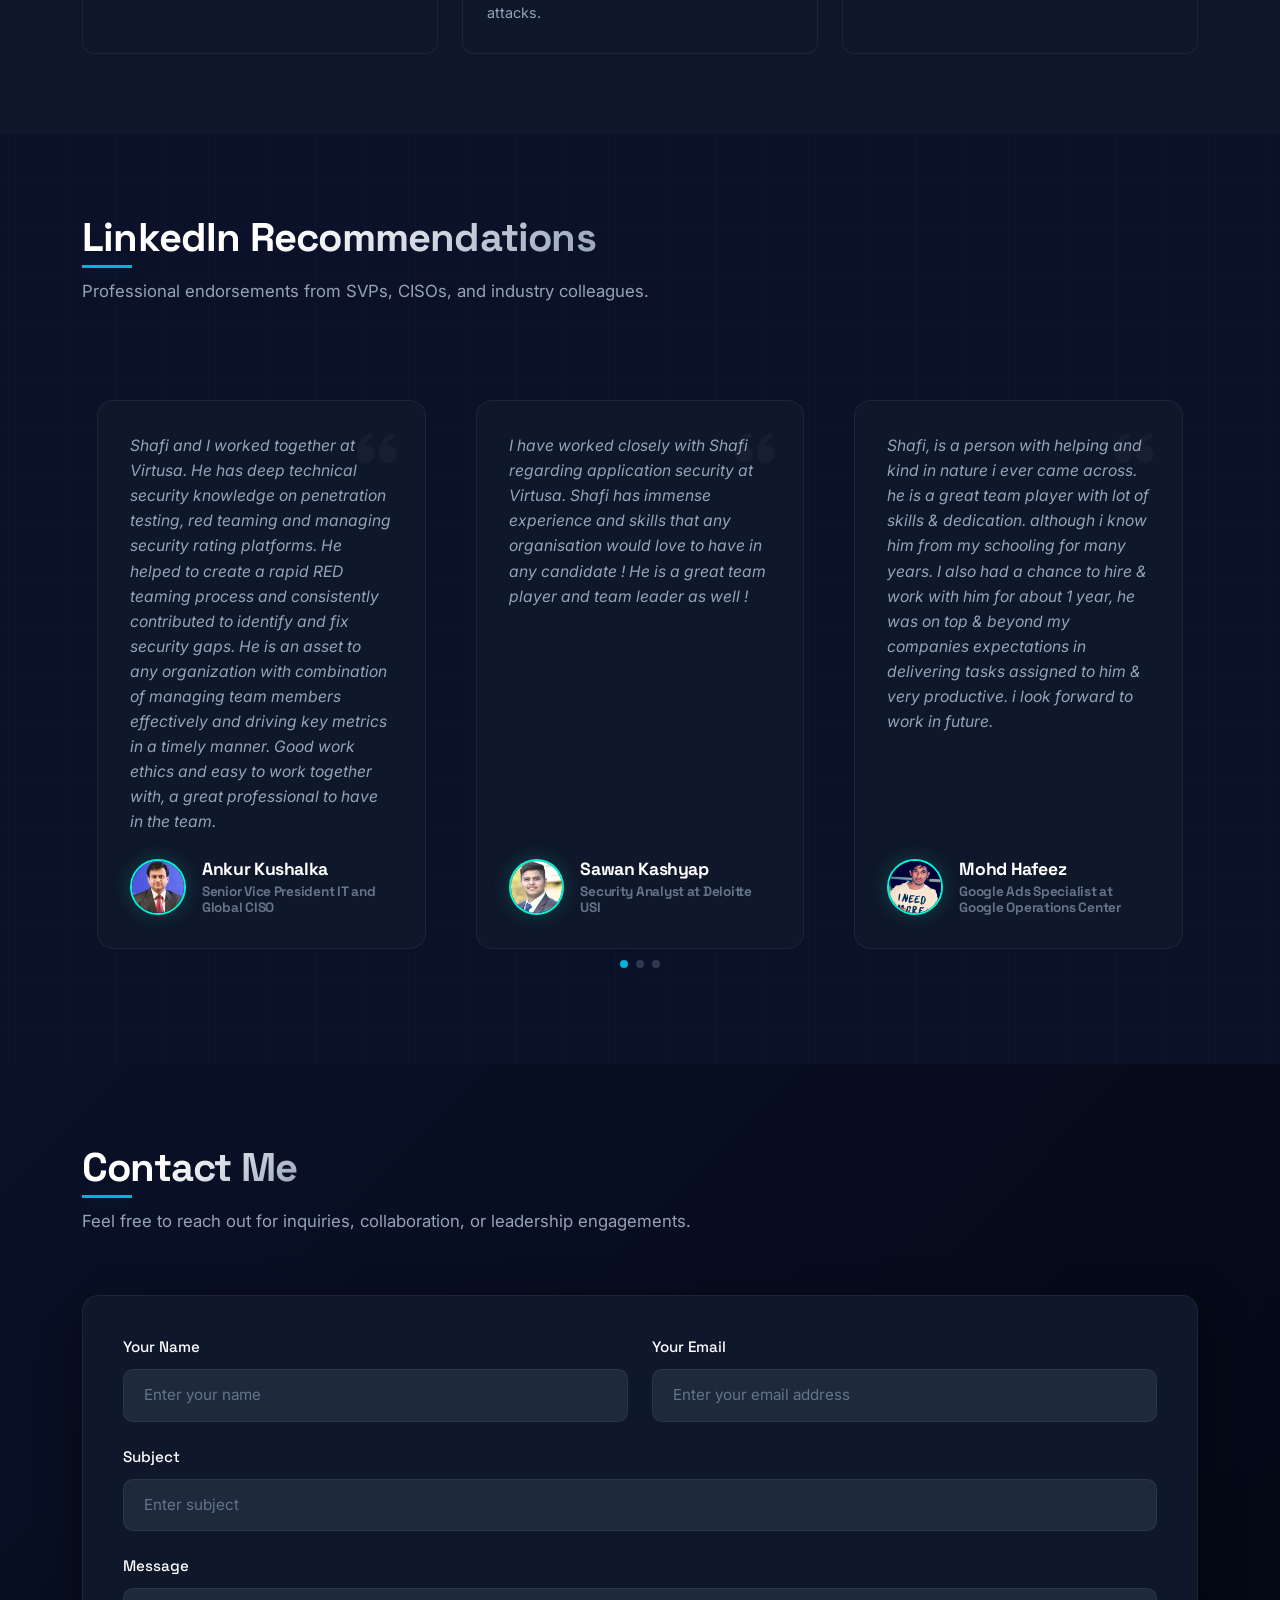
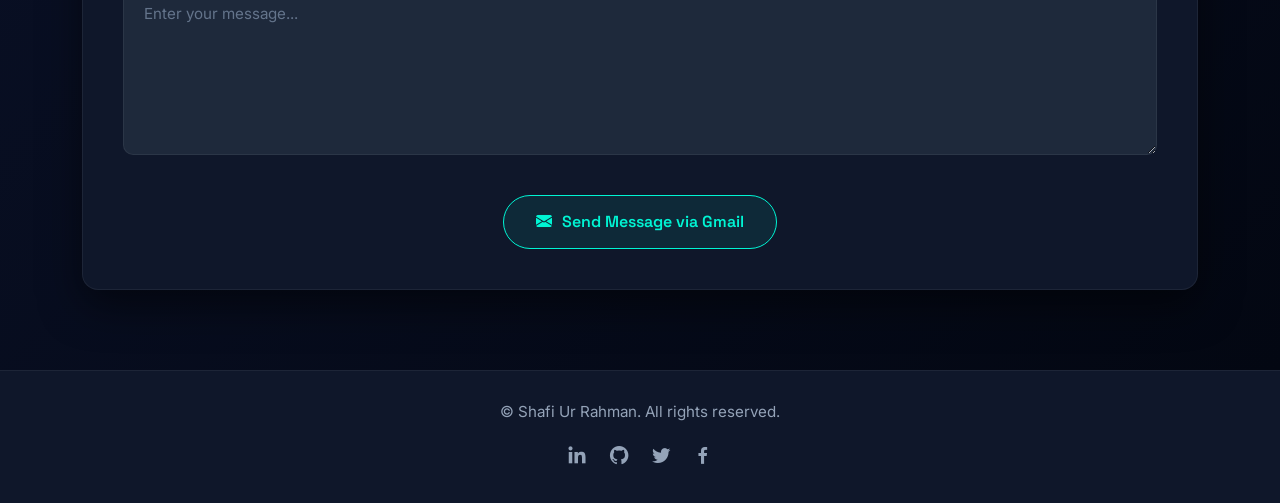
==== commit 5bc96468: "Refactor: Implement vertical dots navigator slider, dispersing mouse-repelled canvas particles, equa" ====
--- a/index.html
+++ b/index.html
@@ -10,8 +10,7 @@
   <meta content="cybersecurity, red team, penetration testing, vapt, breach & attack simulation, AI security agents, oscp, cism, crtp, portfolio" name="keywords">
 
   <!-- Favicons -->
-  <link href="assets/img/favicon.png" rel="icon">
-  <link href="assets/img/apple-touch-icon.png" rel="apple-touch-icon">
+  <link rel="icon" type="image/svg+xml" href="data:image/svg+xml,%3Csvg xmlns='http://www.w3.org/2000/svg' viewBox='0 0 24 24' fill='none' stroke='%2300f5d4' stroke-width='2' stroke-linecap='round' stroke-linejoin='round'%3E%3Cpath d='M12 2L2 7l10 5 10-5-10-5zM2 17l10 5 10-5M2 12l10 5 10-5'%3E%3C/path%3E%3C/svg%3E">
 
   <!-- Vendor CSS Files -->
   <link href="assets/vendor/aos/aos.css" rel="stylesheet">
@@ -42,8 +41,6 @@
           <li><a href="#contact" class="nav-link scrollto"><i class="bi bi-envelope"></i> <span>Contact</span></a></li>
         </ul>
       </nav>
-
-      <i class="bi bi-list mobile-nav-toggle"></i>
     </div>
   </header>
 
@@ -77,11 +74,11 @@
             <span class="terminal-dot yellow"></span>
             <span class="terminal-dot green"></span>
           </div>
-          <span class="terminal-title">shafi@nttdata: ~</span>
+          <span class="terminal-title">secops@console: ~</span>
         </div>
         <div class="terminal-body">
           <div class="terminal-line">
-            <span class="terminal-prompt">shafi@nttdata:~$</span>
+            <span class="terminal-prompt">secops@console:~$</span>
             <span class="terminal-input">get_global_status --offensive</span>
           </div>
           <div class="terminal-output success">[✓] Global Capability Lead: NTT DATA Cloud &amp; Security</div>
@@ -96,7 +93,7 @@
             - Certifications: CISM, OSCP, CRTP, CC (ISC)²
           </div>
           <div class="terminal-line">
-            <span class="terminal-prompt">shafi@nttdata:~$</span>
+            <span class="terminal-prompt">secops@console:~$</span>
             <span class="terminal-input"><span class="typed-cursor">|</span></span>
           </div>
         </div>
@@ -775,6 +772,18 @@
     </div>
   </footer>
 
+  <!-- ======= Vertical Section Navigator ======= -->
+  <div id="section-navigator" class="section-nav d-none d-md-flex">
+    <a href="#hero" class="section-nav-dot scrollto active" data-label="Home"></a>
+    <a href="#about" class="section-nav-dot scrollto" data-label="About"></a>
+    <a href="#projects" class="section-nav-dot scrollto" data-label="Innovations"></a>
+    <a href="#skills" class="section-nav-dot scrollto" data-label="Skills"></a>
+    <a href="#resume" class="section-nav-dot scrollto" data-label="Experience"></a>
+    <a href="#education" class="section-nav-dot scrollto" data-label="Education"></a>
+    <a href="#services" class="section-nav-dot scrollto" data-label="Interests"></a>
+    <a href="#contact" class="section-nav-dot scrollto" data-label="Contact"></a>
+  </div>
+
   <a href="#" class="back-to-top d-flex align-items-center justify-content-center"><i class="bi bi-arrow-up-short"></i></a>
 
   <!-- Vendor JS Files -->
--- a/assets/css/style.css
+++ b/assets/css/style.css
@@ -111,19 +111,20 @@
   align-items: center;
   padding: 10px 24px;
   border-radius: 50px;
-  background: rgba(10, 17, 40, 0.35);
+  background: rgba(10, 17, 40, 0.25);
   backdrop-filter: blur(10px);
   -webkit-backdrop-filter: blur(10px);
-  border: 1px solid rgba(255, 255, 255, 0.03);
+  border: 1px solid rgba(255, 255, 255, 0.04);
   transition: all 0.4s cubic-bezier(0.16, 1, 0.3, 1);
+  box-shadow: 0 4px 30px rgba(0, 0, 0, 0.2);
 }
 
 #header.header-scrolled .header-container {
-  background: rgba(10, 17, 40, 0.75);
-  backdrop-filter: blur(16px);
-  -webkit-backdrop-filter: blur(16px);
-  border-color: rgba(0, 245, 212, 0.18);
-  box-shadow: 0 10px 30px rgba(0, 0, 0, 0.6), 0 0 15px rgba(0, 245, 212, 0.08);
+  background: rgba(10, 17, 40, 0.55);
+  backdrop-filter: blur(20px) saturate(180%);
+  -webkit-backdrop-filter: blur(20px) saturate(180%);
+  border-color: rgba(0, 245, 212, 0.25);
+  box-shadow: 0 8px 32px 0 rgba(0, 0, 0, 0.4), 0 0 15px rgba(0, 245, 212, 0.08);
 }
 
 .nav-menu {
@@ -193,14 +194,36 @@
 
 @media (max-width: 991px) {
   .mobile-nav-toggle {
-    display: block;
+    display: none !important;
   }
   .nav-menu {
+    display: flex !important;
+    overflow-x: auto;
+    white-space: nowrap;
+    width: 100%;
+    justify-content: flex-start;
+    padding: 2px 4px;
+    scrollbar-width: none;
+    -webkit-overflow-scrolling: touch;
+  }
+  .nav-menu::-webkit-scrollbar {
     display: none;
   }
+  .nav-menu ul {
+    display: flex;
+    flex-direction: row;
+    gap: 8px;
+    margin: 0;
+    padding: 0;
+  }
+  .nav-menu a {
+    padding: 6px 12px;
+    font-size: 0.8rem;
+    white-space: nowrap;
+  }
   .header-container {
-    width: 95%;
-    padding: 10px 20px;
+    width: 92%;
+    padding: 8px 12px;
     border-radius: 30px;
   }
 }
@@ -251,6 +274,7 @@
   position: relative;
   z-index: 2;
   overflow: hidden;
+  background: linear-gradient(135deg, #0a1128 0%, #030712 100%);
 }
 
 #hero-canvas {
@@ -1290,6 +1314,11 @@
   padding: 20px 0;
 }
 
+.testimonials-slider .swiper-slide {
+  height: auto;
+  display: flex;
+}
+
 .testimonial-item {
   background: var(--bg-secondary);
   border: 1px solid var(--border-color);
@@ -1298,6 +1327,10 @@
   margin: 15px;
   position: relative;
   transition: var(--transition);
+  display: flex;
+  flex-direction: column;
+  justify-content: space-between;
+  width: 100%;
 }
 
 .testimonial-item:hover {
@@ -1585,4 +1618,65 @@
 .back-to-top.active {
   visibility: visible;
   opacity: 1;
+}
+
+/* Contact Section Gradient BG */
+#contact {
+  background: linear-gradient(135deg, #0a1128 0%, #030712 100%) !important;
+}
+
+/*--------------------------------------------------------------
+# Vertical Section Navigator (Dots)
+--------------------------------------------------------------*/
+.section-nav {
+  position: fixed;
+  right: 30px;
+  top: 50%;
+  transform: translateY(-50%);
+  z-index: 998;
+  display: flex;
+  flex-direction: column;
+  gap: 16px;
+  align-items: center;
+}
+
+.section-nav-dot {
+  width: 10px;
+  height: 10px;
+  border-radius: 50%;
+  border: 2px solid var(--accent-cyan);
+  background: transparent;
+  transition: all 0.3s cubic-bezier(0.16, 1, 0.3, 1);
+  cursor: pointer;
+  position: relative;
+}
+
+.section-nav-dot.active {
+  background: var(--accent-cyan);
+  box-shadow: var(--glow-cyan);
+  transform: scale(1.3);
+}
+
+.section-nav-dot::after {
+  content: attr(data-label);
+  position: absolute;
+  right: 24px;
+  top: 50%;
+  transform: translateY(-50%) translateX(10px);
+  background: rgba(10, 17, 40, 0.95);
+  border: 1px solid rgba(0, 245, 212, 0.2);
+  padding: 4px 10px;
+  border-radius: 6px;
+  color: #fff;
+  font-family: var(--font-mono);
+  font-size: 0.75rem;
+  white-space: nowrap;
+  opacity: 0;
+  pointer-events: none;
+  transition: all 0.3s cubic-bezier(0.16, 1, 0.3, 1);
+}
+
+.section-nav-dot:hover::after {
+  opacity: 1;
+  transform: translateY(-50%) translateX(0);
 }
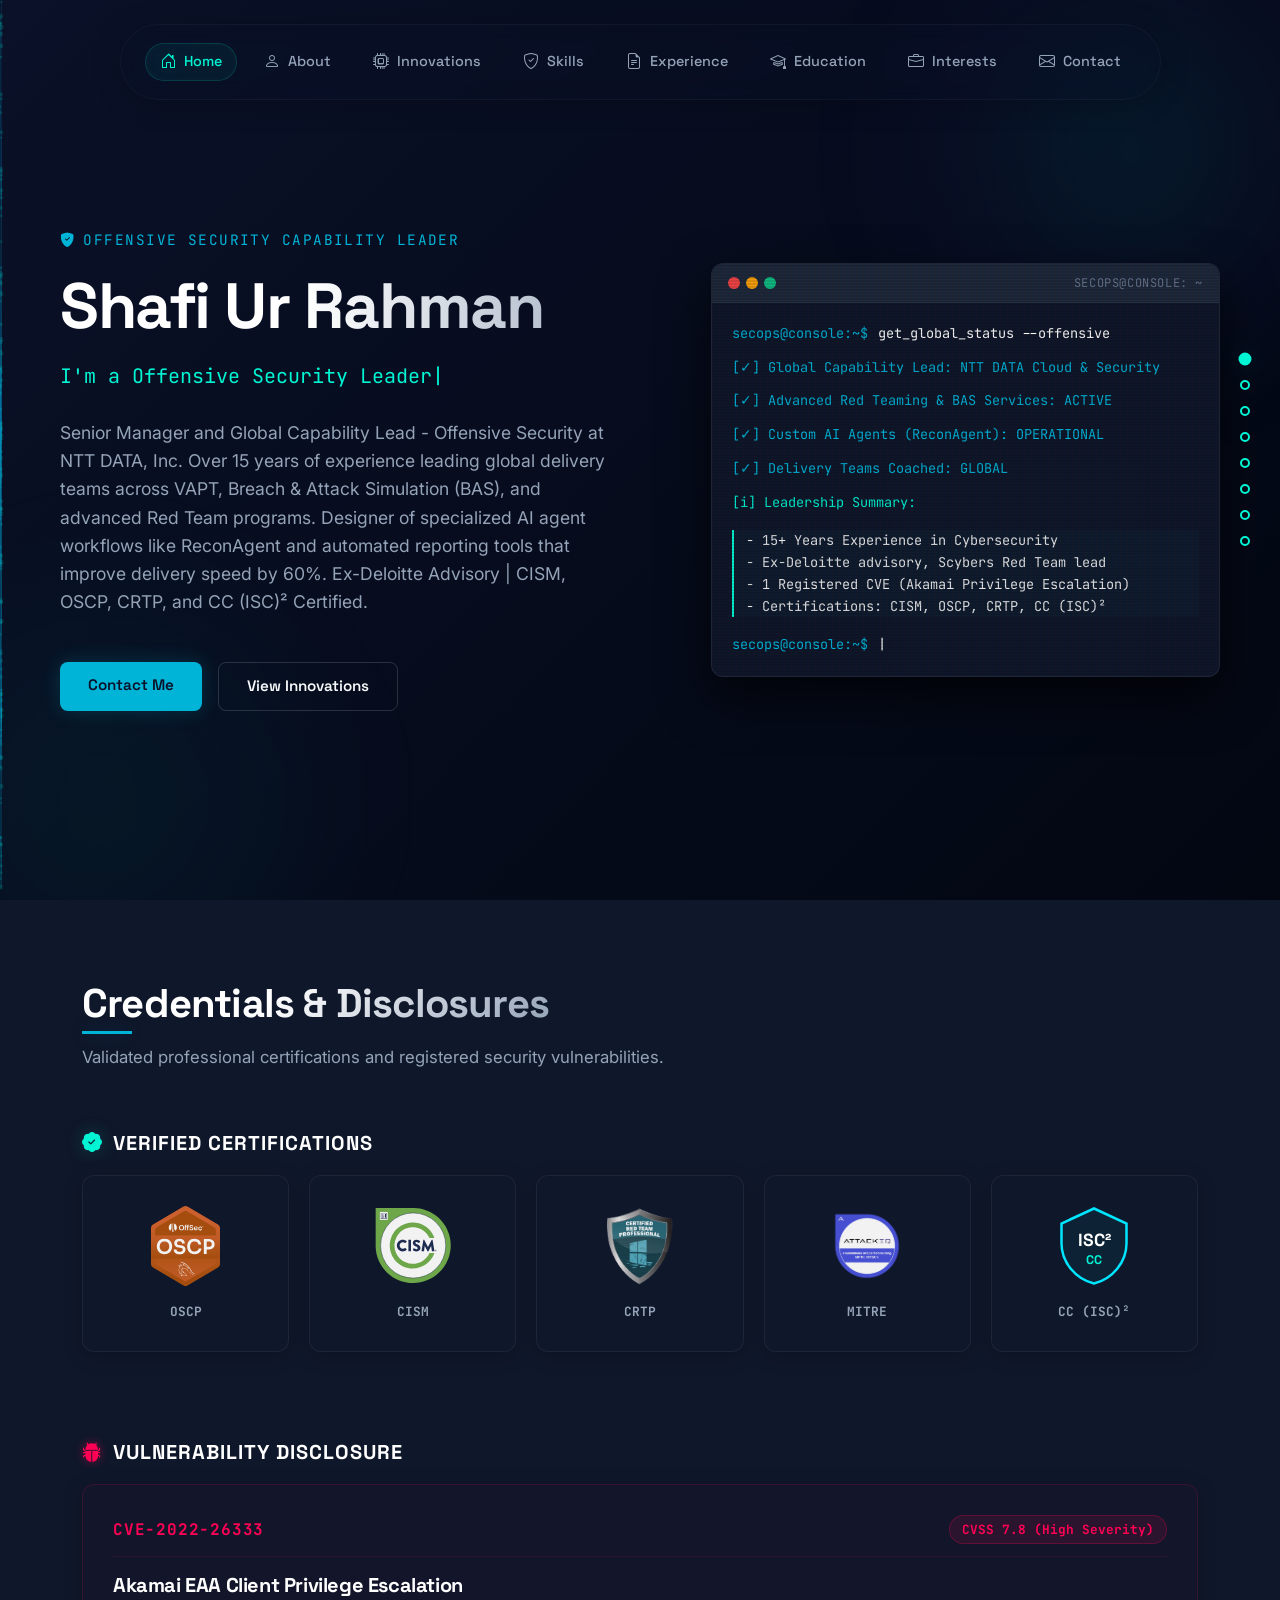
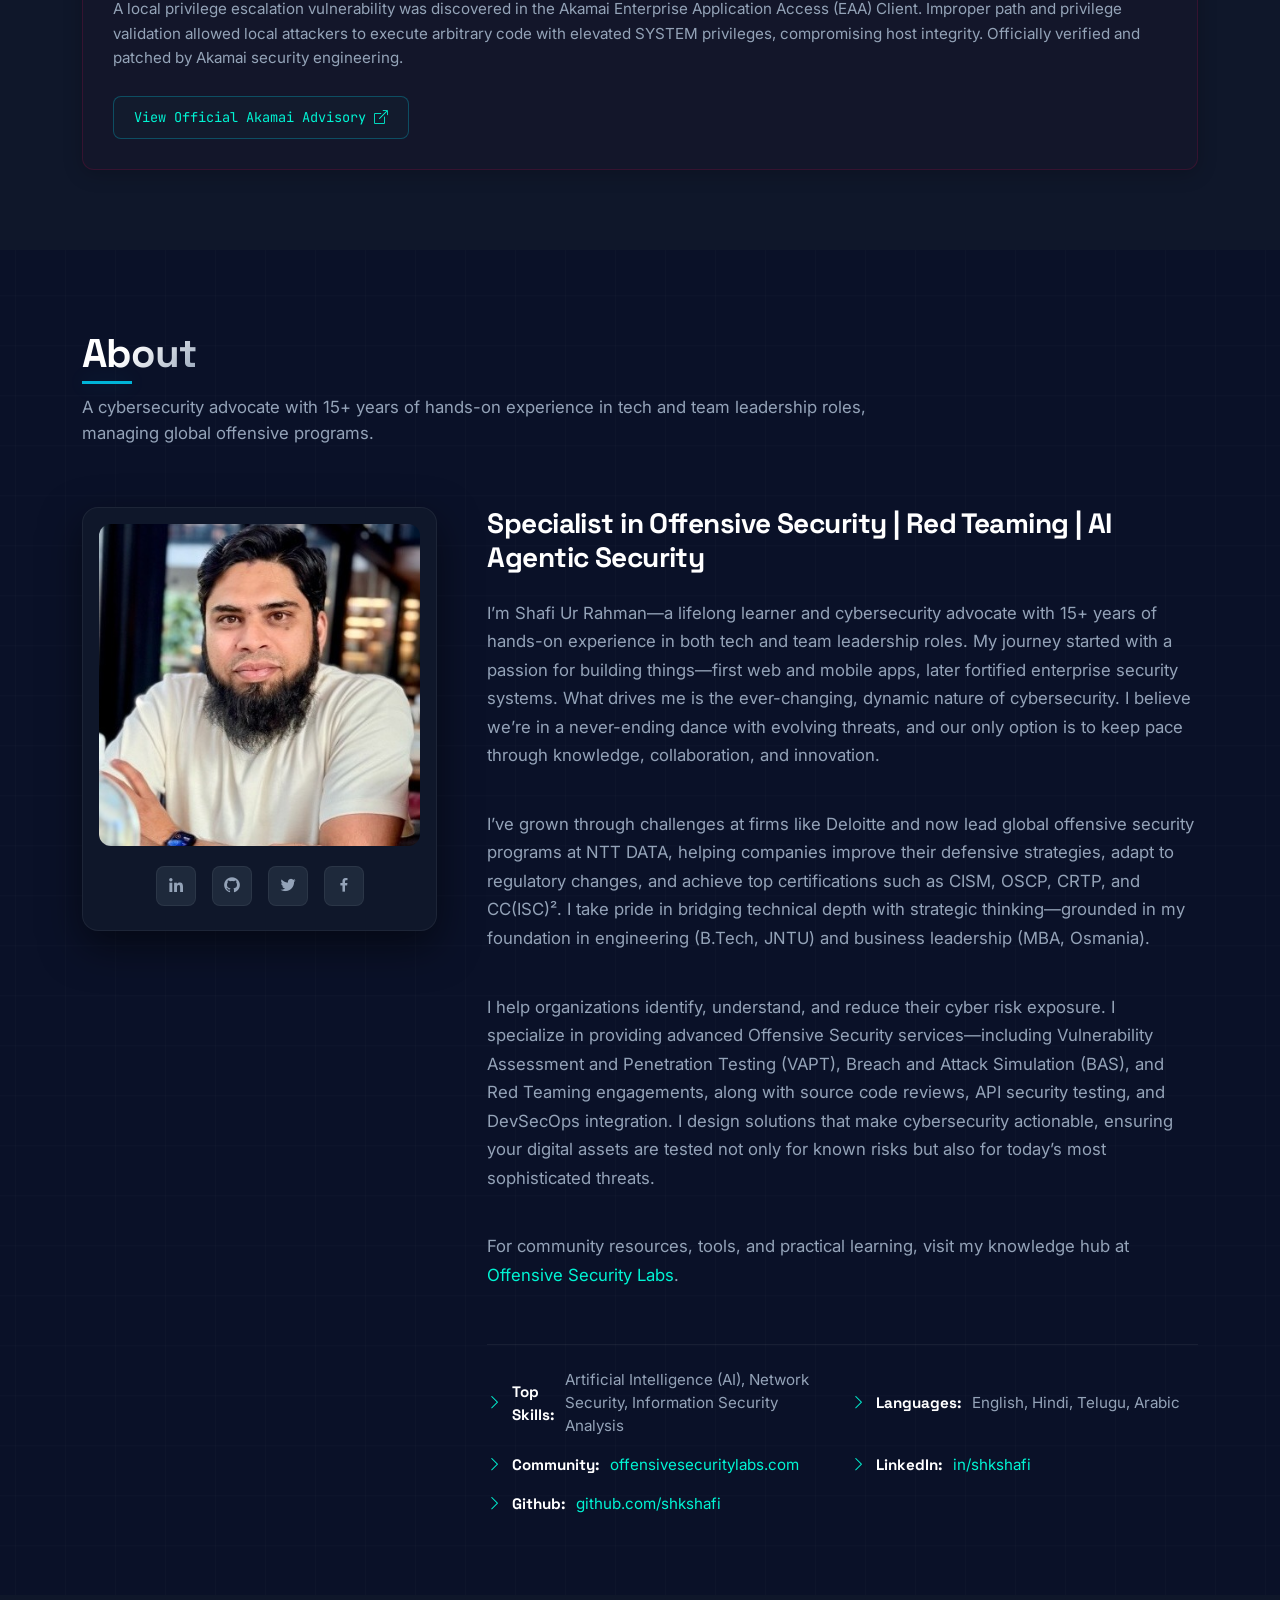
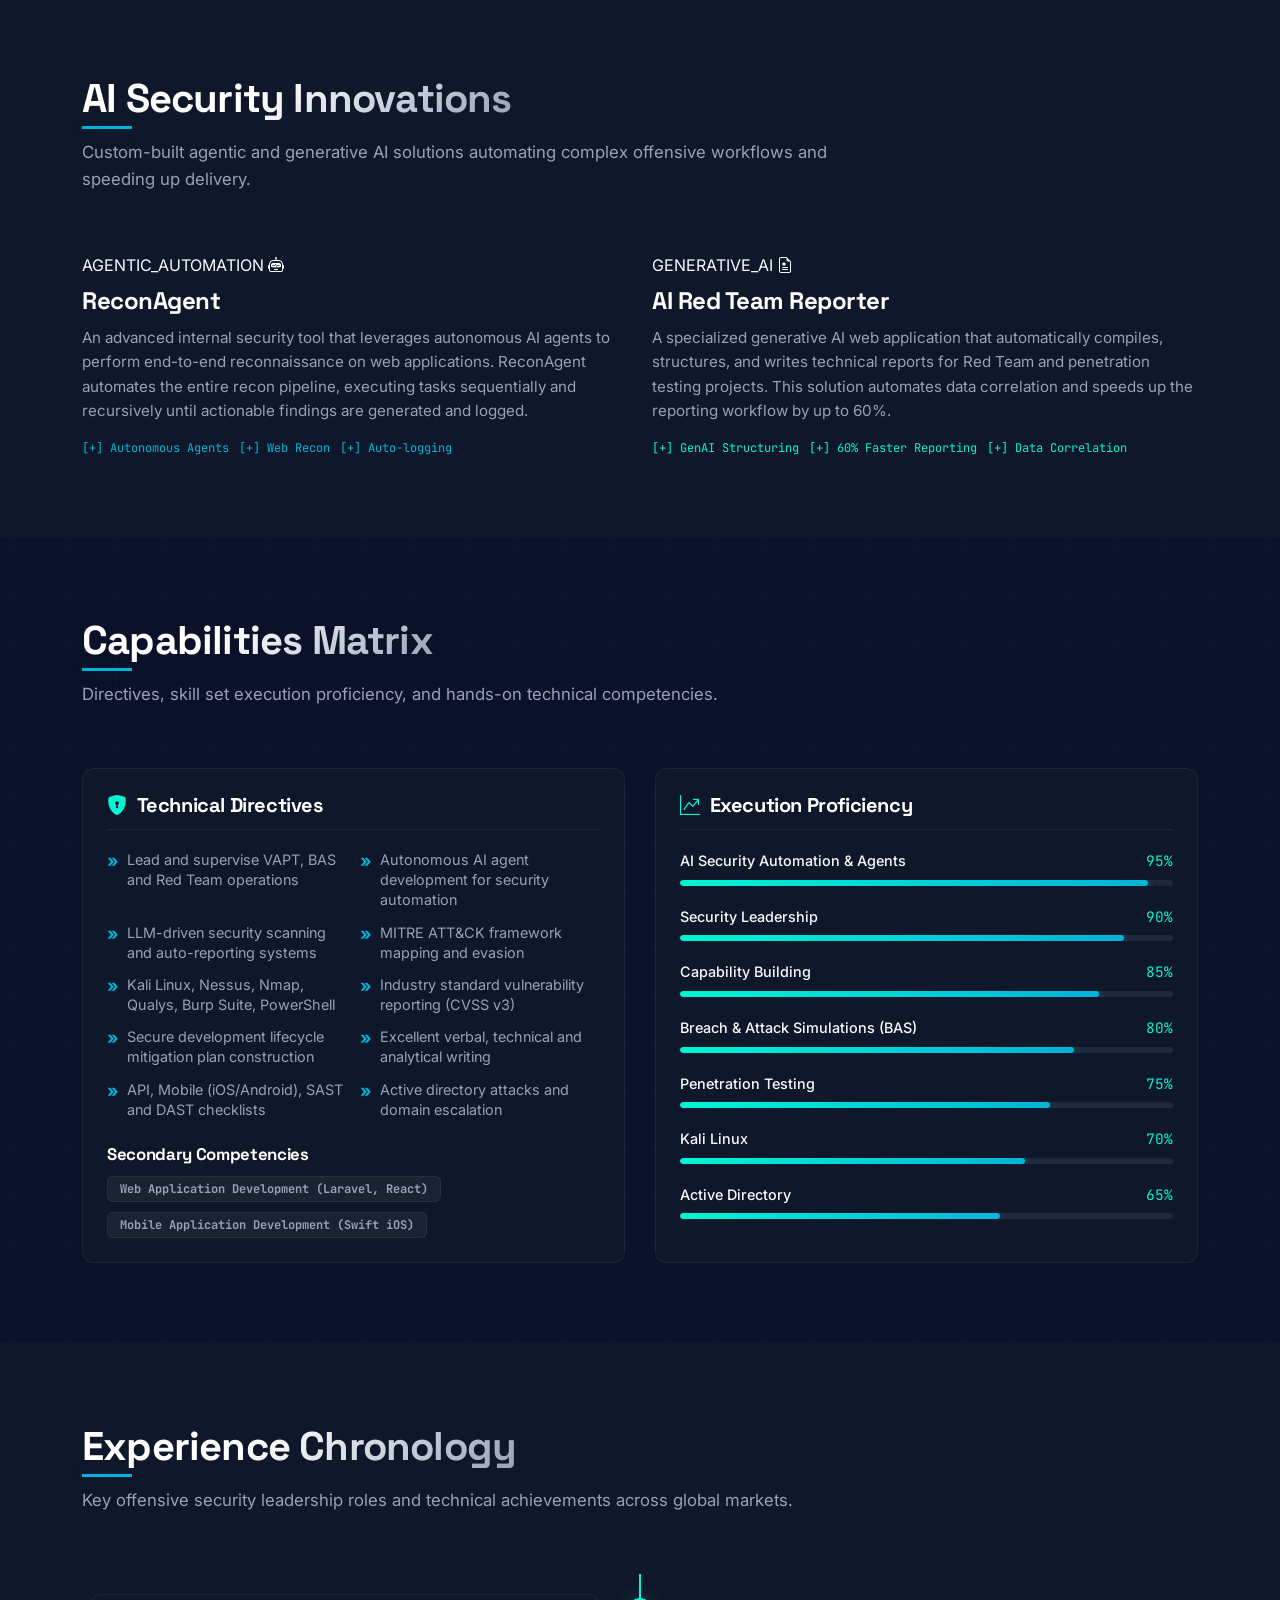
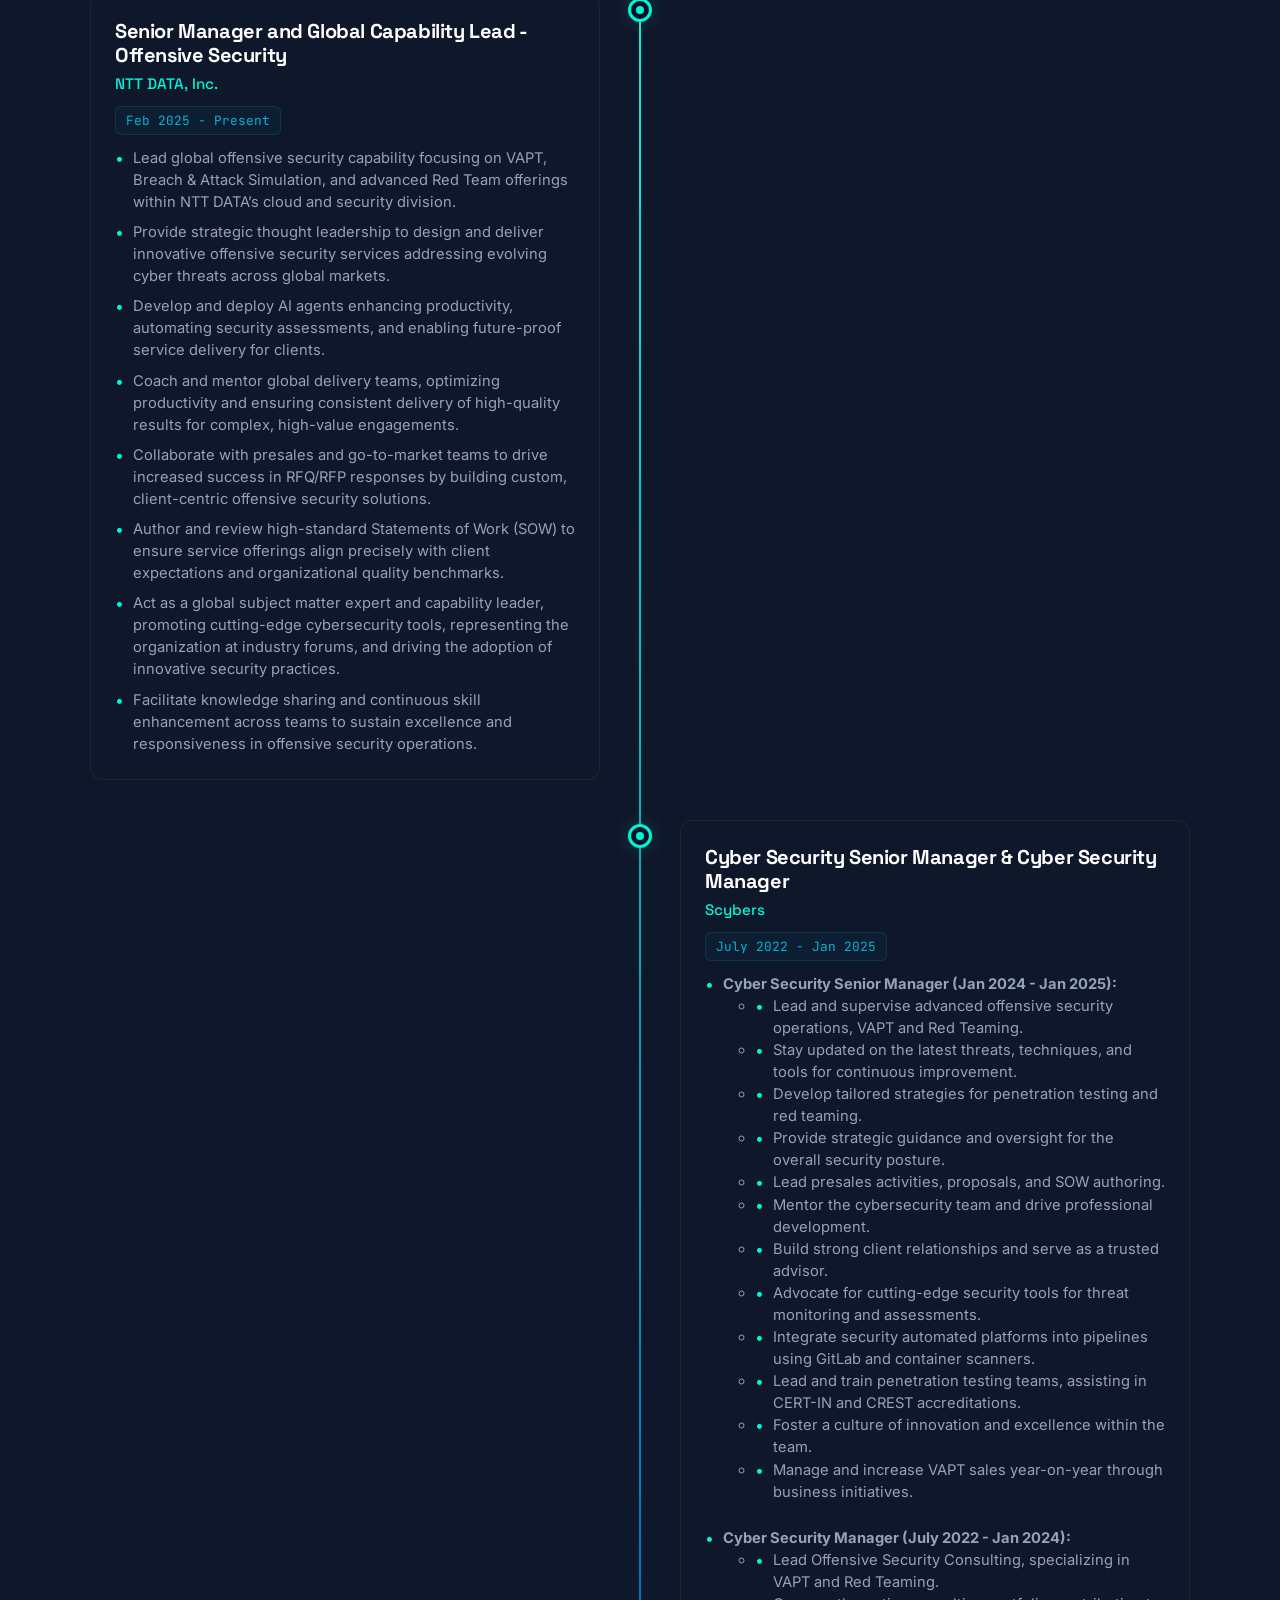
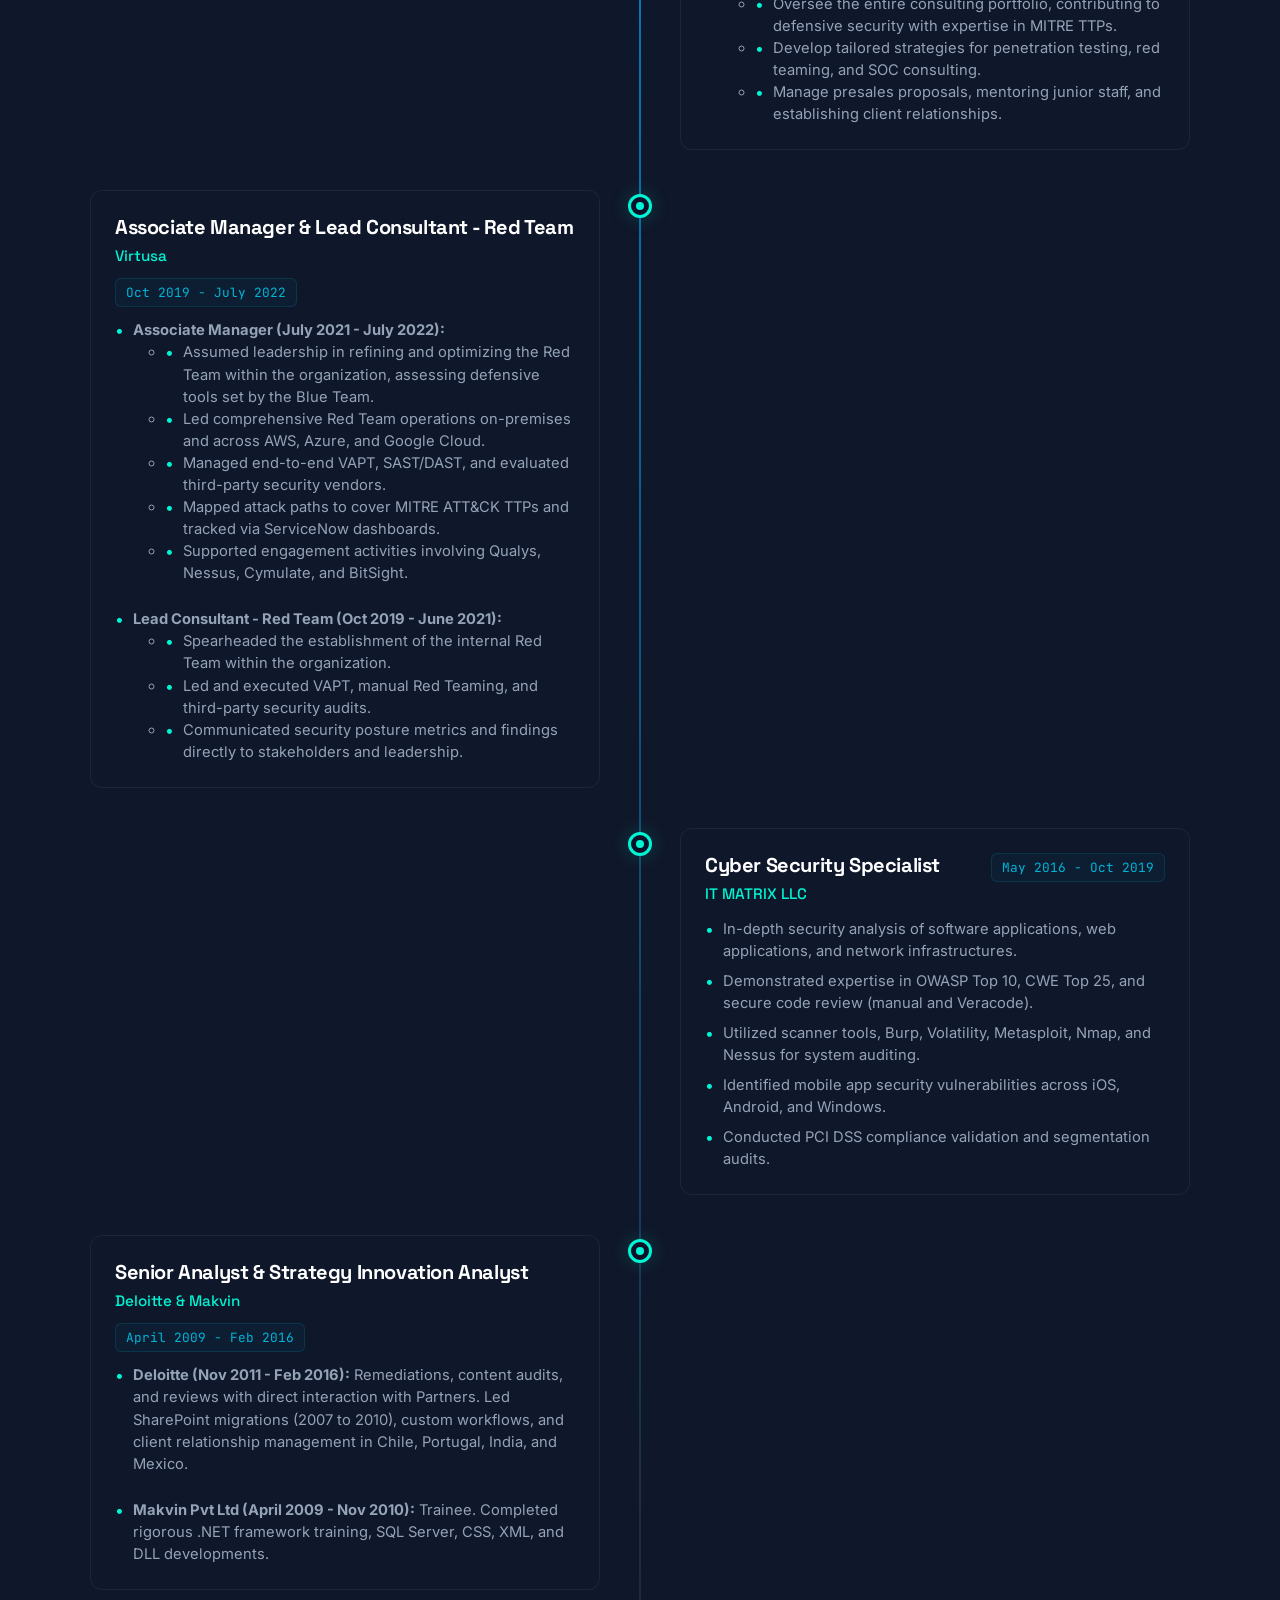
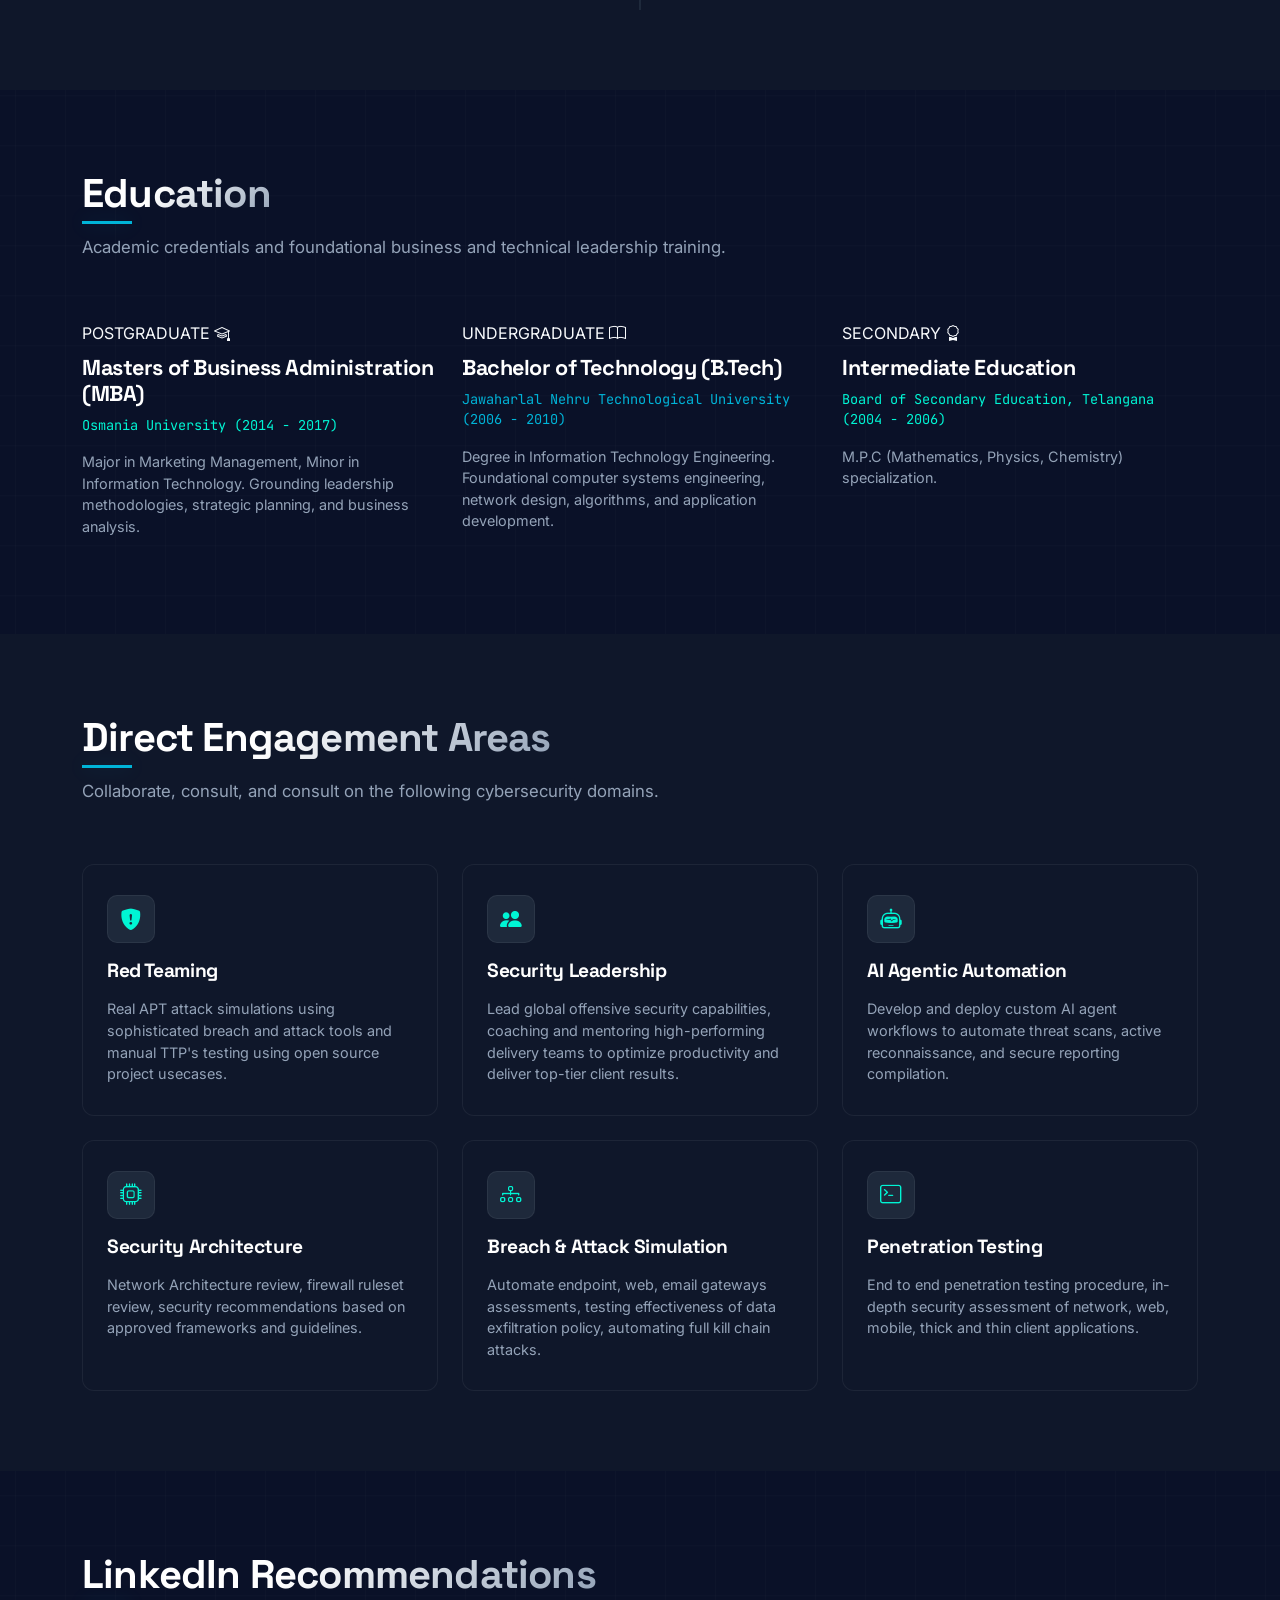
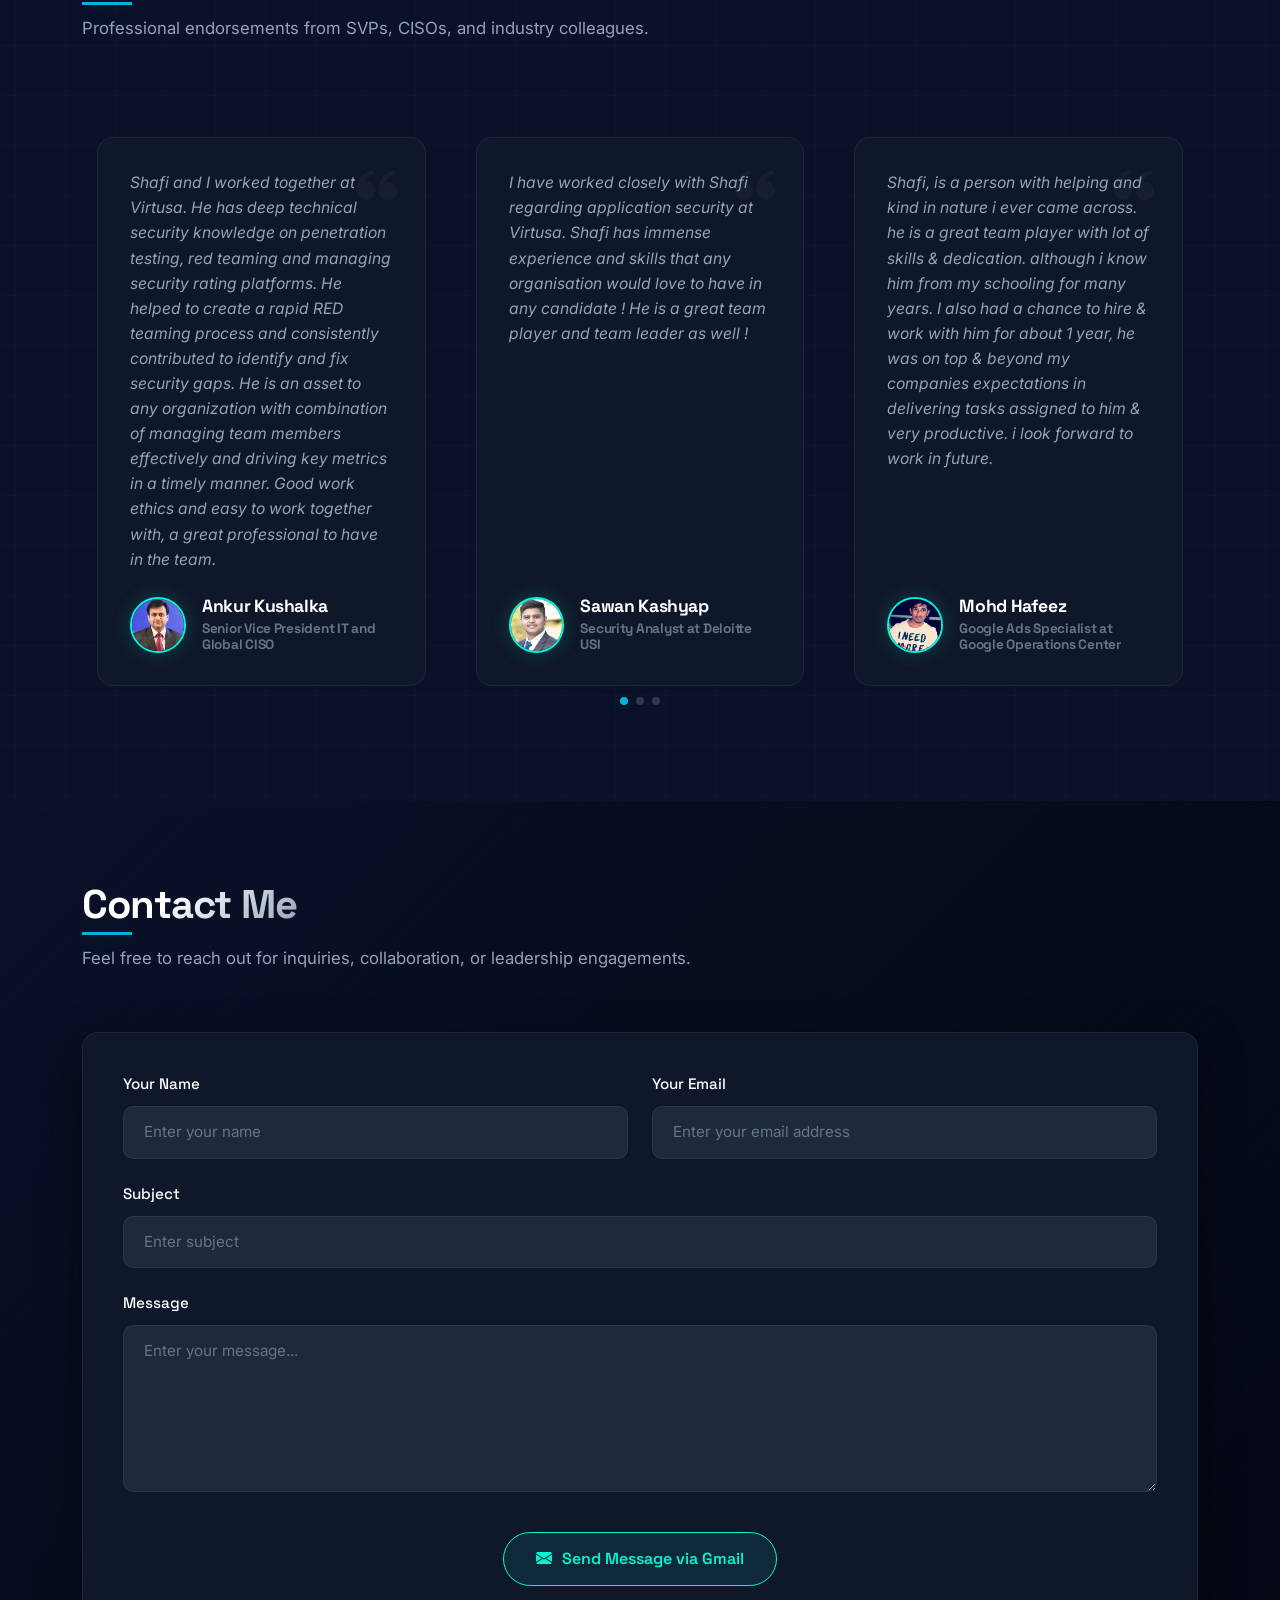
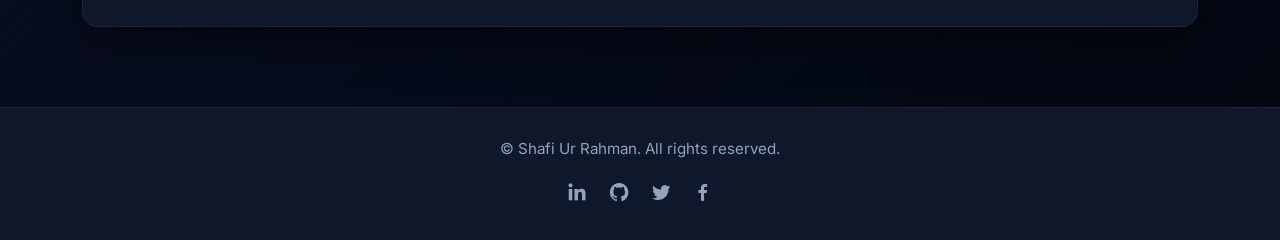
==== commit 00889dec: "Refactor experience chronology: single continuous alternating timeline layout and replace [+] bullet" ====
--- a/index.html
+++ b/index.html
@@ -386,149 +386,139 @@
           <p>Key offensive security leadership roles and technical achievements across global markets.</p>
         </div>
 
-        <div class="row">
-          <!-- Column 1: Present & Recent Work -->
-          <div class="col-lg-6" data-aos="fade-right">
-            <div class="timeline-container">
-              <!-- NTT DATA -->
-              <div class="timeline-item">
-                <div class="timeline-node"></div>
-                <div class="timeline-content">
-                  <div class="timeline-header-info">
-                    <div>
-                      <h3 class="timeline-role">Senior Manager and Global Capability Lead - Offensive Security</h3>
-                      <span class="timeline-company">NTT DATA, Inc.</span>
-                    </div>
-                    <span class="timeline-date">Feb 2025 - Present</span>
-                  </div>
-                  <ul class="timeline-body-text">
-                    <li>Lead global offensive security capability focusing on VAPT, Breach & Attack Simulation, and advanced Red Team offerings within NTT DATA’s cloud and security division.</li>
-                    <li>Provide strategic thought leadership to design and deliver innovative offensive security services addressing evolving cyber threats across global markets.</li>
-                    <li>Develop and deploy AI agents enhancing productivity, automating security assessments, and enabling future-proof service delivery for clients.</li>
-                    <li>Coach and mentor global delivery teams, optimizing productivity and ensuring consistent delivery of high-quality results for complex, high-value engagements.</li>
-                    <li>Collaborate with presales and go-to-market teams to drive increased success in RFQ/RFP responses by building custom, client-centric offensive security solutions.</li>
-                    <li>Author and review high-standard Statements of Work (SOW) to ensure service offerings align precisely with client expectations and organizational quality benchmarks.</li>
-                    <li>Act as a global subject matter expert and capability leader, promoting cutting-edge cybersecurity tools, representing the organization at industry forums, and driving the adoption of innovative security practices.</li>
-                    <li>Facilitate knowledge sharing and continuous skill enhancement across teams to sustain excellence and responsiveness in offensive security operations.</li>
+        <div class="timeline-container">
+          <!-- NTT DATA -->
+          <div class="timeline-item left-item" data-aos="fade-right">
+            <div class="timeline-node"></div>
+            <div class="timeline-content">
+              <div class="timeline-header-info">
+                <div>
+                  <h3 class="timeline-role">Senior Manager and Global Capability Lead - Offensive Security</h3>
+                  <span class="timeline-company">NTT DATA, Inc.</span>
+                </div>
+                <span class="timeline-date">Feb 2025 - Present</span>
+              </div>
+              <ul class="timeline-body-text">
+                <li>Lead global offensive security capability focusing on VAPT, Breach & Attack Simulation, and advanced Red Team offerings within NTT DATA’s cloud and security division.</li>
+                <li>Provide strategic thought leadership to design and deliver innovative offensive security services addressing evolving cyber threats across global markets.</li>
+                <li>Develop and deploy AI agents enhancing productivity, automating security assessments, and enabling future-proof service delivery for clients.</li>
+                <li>Coach and mentor global delivery teams, optimizing productivity and ensuring consistent delivery of high-quality results for complex, high-value engagements.</li>
+                <li>Collaborate with presales and go-to-market teams to drive increased success in RFQ/RFP responses by building custom, client-centric offensive security solutions.</li>
+                <li>Author and review high-standard Statements of Work (SOW) to ensure service offerings align precisely with client expectations and organizational quality benchmarks.</li>
+                <li>Act as a global subject matter expert and capability leader, promoting cutting-edge cybersecurity tools, representing the organization at industry forums, and driving the adoption of innovative security practices.</li>
+                <li>Facilitate knowledge sharing and continuous skill enhancement across teams to sustain excellence and responsiveness in offensive security operations.</li>
+              </ul>
+            </div>
+          </div>
+
+          <!-- Scybers -->
+          <div class="timeline-item right-item" data-aos="fade-left">
+            <div class="timeline-node"></div>
+            <div class="timeline-content">
+              <div class="timeline-header-info">
+                <div>
+                  <h3 class="timeline-role">Cyber Security Senior Manager &amp; Cyber Security Manager</h3>
+                  <span class="timeline-company">Scybers</span>
+                </div>
+                <span class="timeline-date">July 2022 - Jan 2025</span>
+              </div>
+              <ul class="timeline-body-text">
+                <li><strong>Cyber Security Senior Manager (Jan 2024 - Jan 2025):</strong>
+                  <ul>
+                    <li>Lead and supervise advanced offensive security operations, VAPT and Red Teaming.</li>
+                    <li>Stay updated on the latest threats, techniques, and tools for continuous improvement.</li>
+                    <li>Develop tailored strategies for penetration testing and red teaming.</li>
+                    <li>Provide strategic guidance and oversight for the overall security posture.</li>
+                    <li>Lead presales activities, proposals, and SOW authoring.</li>
+                    <li>Mentor the cybersecurity team and drive professional development.</li>
+                    <li>Build strong client relationships and serve as a trusted advisor.</li>
+                    <li>Advocate for cutting-edge security tools for threat monitoring and assessments.</li>
+                    <li>Integrate security automated platforms into pipelines using GitLab and container scanners.</li>
+                    <li>Lead and train penetration testing teams, assisting in CERT-IN and CREST accreditations.</li>
+                    <li>Foster a culture of innovation and excellence within the team.</li>
+                    <li>Manage and increase VAPT sales year-on-year through business initiatives.</li>
                   </ul>
-                </div>
-              </div>
-
-              <!-- Scybers -->
-              <div class="timeline-item">
-                <div class="timeline-node"></div>
-                <div class="timeline-content">
-                  <div class="timeline-header-info">
-                    <div>
-                      <h3 class="timeline-role">Cyber Security Senior Manager &amp; Cyber Security Manager</h3>
-                      <span class="timeline-company">Scybers</span>
-                    </div>
-                    <span class="timeline-date">July 2022 - Jan 2025</span>
-                  </div>
-                  <ul class="timeline-body-text">
-                    <li><strong>Cyber Security Senior Manager (Jan 2024 - Jan 2025):</strong>
-                      <ul>
-                        <li>Lead and supervise advanced offensive security operations, VAPT and Red Teaming.</li>
-                        <li>Stay updated on the latest threats, techniques, and tools for continuous improvement.</li>
-                        <li>Develop tailored strategies for penetration testing and red teaming.</li>
-                        <li>Provide strategic guidance and oversight for the overall security posture.</li>
-                        <li>Lead presales activities, proposals, and SOW authoring.</li>
-                        <li>Mentor the cybersecurity team and drive professional development.</li>
-                        <li>Build strong client relationships and serve as a trusted advisor.</li>
-                        <li>Advocate for cutting-edge security tools for threat monitoring and assessments.</li>
-                        <li>Integrate security automated platforms into pipelines using GitLab and container scanners.</li>
-                        <li>Lead and train penetration testing teams, assisting in CERT-IN and CREST accreditations.</li>
-                        <li>Foster a culture of innovation and excellence within the team.</li>
-                        <li>Manage and increase VAPT sales year-on-year through business initiatives.</li>
-                      </ul>
-                    </li>
-                    <li class="mt-3"><strong>Cyber Security Manager (July 2022 - Jan 2024):</strong>
-                      <ul>
-                        <li>Lead Offensive Security Consulting, specializing in VAPT and Red Teaming.</li>
-                        <li>Oversee the entire consulting portfolio, contributing to defensive security with expertise in MITRE TTPs.</li>
-                        <li>Develop tailored strategies for penetration testing, red teaming, and SOC consulting.</li>
-                        <li>Manage presales proposals, mentoring junior staff, and establishing client relationships.</li>
-                      </ul>
-                    </li>
+                </li>
+                <li class="mt-3"><strong>Cyber Security Manager (July 2022 - Jan 2024):</strong>
+                  <ul>
+                    <li>Lead Offensive Security Consulting, specializing in VAPT and Red Teaming.</li>
+                    <li>Oversee the entire consulting portfolio, contributing to defensive security with expertise in MITRE TTPs.</li>
+                    <li>Develop tailored strategies for penetration testing, red teaming, and SOC consulting.</li>
+                    <li>Manage presales proposals, mentoring junior staff, and establishing client relationships.</li>
                   </ul>
-                </div>
-              </div>
-            </div>
-          </div>
-
-          <!-- Column 2: Historical Experience -->
-          <div class="col-lg-6" data-aos="fade-left">
-            <div class="timeline-container">
-              <!-- Virtusa -->
-              <div class="timeline-item">
-                <div class="timeline-node"></div>
-                <div class="timeline-content">
-                  <div class="timeline-header-info">
-                    <div>
-                      <h3 class="timeline-role">Associate Manager &amp; Lead Consultant - Red Team</h3>
-                      <span class="timeline-company">Virtusa</span>
-                    </div>
-                    <span class="timeline-date">Oct 2019 - July 2022</span>
-                  </div>
-                  <ul class="timeline-body-text">
-                    <li><strong>Associate Manager (July 2021 - July 2022):</strong>
-                      <ul>
-                        <li>Assumed leadership in refining and optimizing the Red Team within the organization, assessing defensive tools set by the Blue Team.</li>
-                        <li>Led comprehensive Red Team operations on-premises and across AWS, Azure, and Google Cloud.</li>
-                        <li>Managed end-to-end VAPT, SAST/DAST, and evaluated third-party security vendors.</li>
-                        <li>Mapped attack paths to cover MITRE ATT&CK TTPs and tracked via ServiceNow dashboards.</li>
-                        <li>Supported engagement activities involving Qualys, Nessus, Cymulate, and BitSight.</li>
-                      </ul>
-                    </li>
-                    <li class="mt-3"><strong>Lead Consultant - Red Team (Oct 2019 - June 2021):</strong>
-                      <ul>
-                        <li>Spearheaded the establishment of the internal Red Team within the organization.</li>
-                        <li>Led and executed VAPT, manual Red Teaming, and third-party security audits.</li>
-                        <li>Communicated security posture metrics and findings directly to stakeholders and leadership.</li>
-                      </ul>
-                    </li>
+                </li>
+              </ul>
+            </div>
+          </div>
+
+          <!-- Virtusa -->
+          <div class="timeline-item left-item" data-aos="fade-right">
+            <div class="timeline-node"></div>
+            <div class="timeline-content">
+              <div class="timeline-header-info">
+                <div>
+                  <h3 class="timeline-role">Associate Manager &amp; Lead Consultant - Red Team</h3>
+                  <span class="timeline-company">Virtusa</span>
+                </div>
+                <span class="timeline-date">Oct 2019 - July 2022</span>
+              </div>
+              <ul class="timeline-body-text">
+                <li><strong>Associate Manager (July 2021 - July 2022):</strong>
+                  <ul>
+                    <li>Assumed leadership in refining and optimizing the Red Team within the organization, assessing defensive tools set by the Blue Team.</li>
+                    <li>Led comprehensive Red Team operations on-premises and across AWS, Azure, and Google Cloud.</li>
+                    <li>Managed end-to-end VAPT, SAST/DAST, and evaluated third-party security vendors.</li>
+                    <li>Mapped attack paths to cover MITRE ATT&CK TTPs and tracked via ServiceNow dashboards.</li>
+                    <li>Supported engagement activities involving Qualys, Nessus, Cymulate, and BitSight.</li>
                   </ul>
-                </div>
-              </div>
-
-              <!-- ITMatrix -->
-              <div class="timeline-item">
-                <div class="timeline-node"></div>
-                <div class="timeline-content">
-                  <div class="timeline-header-info">
-                    <div>
-                      <h3 class="timeline-role">Cyber Security Specialist</h3>
-                      <span class="timeline-company">IT MATRIX LLC</span>
-                    </div>
-                    <span class="timeline-date">May 2016 - Oct 2019</span>
-                  </div>
-                  <ul class="timeline-body-text">
-                    <li>In-depth security analysis of software applications, web applications, and network infrastructures.</li>
-                    <li>Demonstrated expertise in OWASP Top 10, CWE Top 25, and secure code review (manual and Veracode).</li>
-                    <li>Utilized scanner tools, Burp, Volatility, Metasploit, Nmap, and Nessus for system auditing.</li>
-                    <li>Identified mobile app security vulnerabilities across iOS, Android, and Windows.</li>
-                    <li>Conducted PCI DSS compliance validation and segmentation audits.</li>
+                </li>
+                <li class="mt-3"><strong>Lead Consultant - Red Team (Oct 2019 - June 2021):</strong>
+                  <ul>
+                    <li>Spearheaded the establishment of the internal Red Team within the organization.</li>
+                    <li>Led and executed VAPT, manual Red Teaming, and third-party security audits.</li>
+                    <li>Communicated security posture metrics and findings directly to stakeholders and leadership.</li>
                   </ul>
-                </div>
-              </div>
-
-              <!-- Deloitte & Makvin -->
-              <div class="timeline-item">
-                <div class="timeline-node"></div>
-                <div class="timeline-content">
-                  <div class="timeline-header-info">
-                    <div>
-                      <h3 class="timeline-role">Senior Analyst &amp; Strategy Innovation Analyst</h3>
-                      <span class="timeline-company">Deloitte &amp; Makvin</span>
-                    </div>
-                    <span class="timeline-date">April 2009 - Feb 2016</span>
-                  </div>
-                  <ul class="timeline-body-text">
-                    <li><strong>Deloitte (Nov 2011 - Feb 2016):</strong> Remediations, content audits, and reviews with direct interaction with Partners. Led SharePoint migrations (2007 to 2010), custom workflows, and client relationship management in Chile, Portugal, India, and Mexico.</li>
-                    <li class="mt-3"><strong>Makvin Pvt Ltd (April 2009 - Nov 2010):</strong> Trainee. Completed rigorous .NET framework training, SQL Server, CSS, XML, and DLL developments.</li>
-                  </ul>
-                </div>
-              </div>
+                </li>
+              </ul>
+            </div>
+          </div>
+
+          <!-- ITMatrix -->
+          <div class="timeline-item right-item" data-aos="fade-left">
+            <div class="timeline-node"></div>
+            <div class="timeline-content">
+              <div class="timeline-header-info">
+                <div>
+                  <h3 class="timeline-role">Cyber Security Specialist</h3>
+                  <span class="timeline-company">IT MATRIX LLC</span>
+                </div>
+                <span class="timeline-date">May 2016 - Oct 2019</span>
+              </div>
+              <ul class="timeline-body-text">
+                <li>In-depth security analysis of software applications, web applications, and network infrastructures.</li>
+                <li>Demonstrated expertise in OWASP Top 10, CWE Top 25, and secure code review (manual and Veracode).</li>
+                <li>Utilized scanner tools, Burp, Volatility, Metasploit, Nmap, and Nessus for system auditing.</li>
+                <li>Identified mobile app security vulnerabilities across iOS, Android, and Windows.</li>
+                <li>Conducted PCI DSS compliance validation and segmentation audits.</li>
+              </ul>
+            </div>
+          </div>
+
+          <!-- Deloitte & Makvin -->
+          <div class="timeline-item left-item" data-aos="fade-right">
+            <div class="timeline-node"></div>
+            <div class="timeline-content">
+              <div class="timeline-header-info">
+                <div>
+                  <h3 class="timeline-role">Senior Analyst &amp; Strategy Innovation Analyst</h3>
+                  <span class="timeline-company">Deloitte &amp; Makvin</span>
+                </div>
+                <span class="timeline-date">April 2009 - Feb 2016</span>
+              </div>
+              <ul class="timeline-body-text">
+                <li><strong>Deloitte (Nov 2011 - Feb 2016):</strong> Remediations, content audits, and reviews with direct interaction with Partners. Led SharePoint migrations (2007 to 2010), custom workflows, and client relationship management in Chile, Portugal, India, and Mexico.</li>
+                <li class="mt-3"><strong>Makvin Pvt Ltd (April 2009 - Nov 2010):</strong> Trainee. Completed rigorous .NET framework training, SQL Server, CSS, XML, and DLL developments.</li>
+              </ul>
             </div>
           </div>
         </div>
--- a/assets/css/style.css
+++ b/assets/css/style.css
@@ -1095,8 +1095,9 @@
 --------------------------------------------------------------*/
 .timeline-container {
   position: relative;
-  max-width: 1000px;
+  max-width: 1100px;
   margin: 0 auto;
+  padding: 20px 0;
 }
 
 .timeline-container::before {
@@ -1104,19 +1105,76 @@
   position: absolute;
   top: 0;
   bottom: 0;
-  left: 32px;
+  left: 50%;
   width: 2px;
   background: linear-gradient(180deg, var(--accent-cyan) 0%, var(--accent-blue) 50%, var(--bg-tertiary) 100%);
+  transform: translateX(-50%);
 }
 
 .timeline-item {
   position: relative;
-  margin-bottom: 50px;
-  padding-left: 80px;
+  width: 50%;
+  margin-bottom: 40px;
+}
+
+.timeline-item.left-item {
+  left: 0;
+  padding-right: 40px;
+  padding-left: 0;
+}
+
+.timeline-item.left-item .timeline-node {
+  left: auto;
+  right: -12px;
+}
+
+.timeline-item.right-item {
+  left: 50%;
+  padding-left: 40px;
+  padding-right: 0;
+}
+
+.timeline-item.right-item .timeline-node {
+  left: -12px;
+  right: auto;
 }
 
 .timeline-item:last-child {
   margin-bottom: 0;
+}
+
+@media (max-width: 991px) {
+  .timeline-container::before {
+    left: 20px;
+    transform: none;
+  }
+
+  .timeline-item {
+    width: 100%;
+    margin-bottom: 30px;
+  }
+
+  .timeline-item.left-item {
+    padding-left: 50px;
+    padding-right: 0;
+    left: 0;
+  }
+
+  .timeline-item.right-item {
+    padding-left: 50px;
+    padding-right: 0;
+    left: 0;
+  }
+
+  .timeline-item.left-item .timeline-node {
+    left: 9px;
+    right: auto;
+  }
+
+  .timeline-item.right-item .timeline-node {
+    left: 9px;
+    right: auto;
+  }
 }
 
 .timeline-node {
@@ -1218,13 +1276,12 @@
 }
 
 .timeline-body-text li::before {
-  content: "[+]";
+  content: "•";
   position: absolute;
   left: 0;
   color: var(--accent-cyan);
-  font-family: var(--font-mono);
-  font-size: 0.75rem;
-  top: 1px;
+  font-size: 1rem;
+  top: -1px;
 }
 
 /*--------------------------------------------------------------
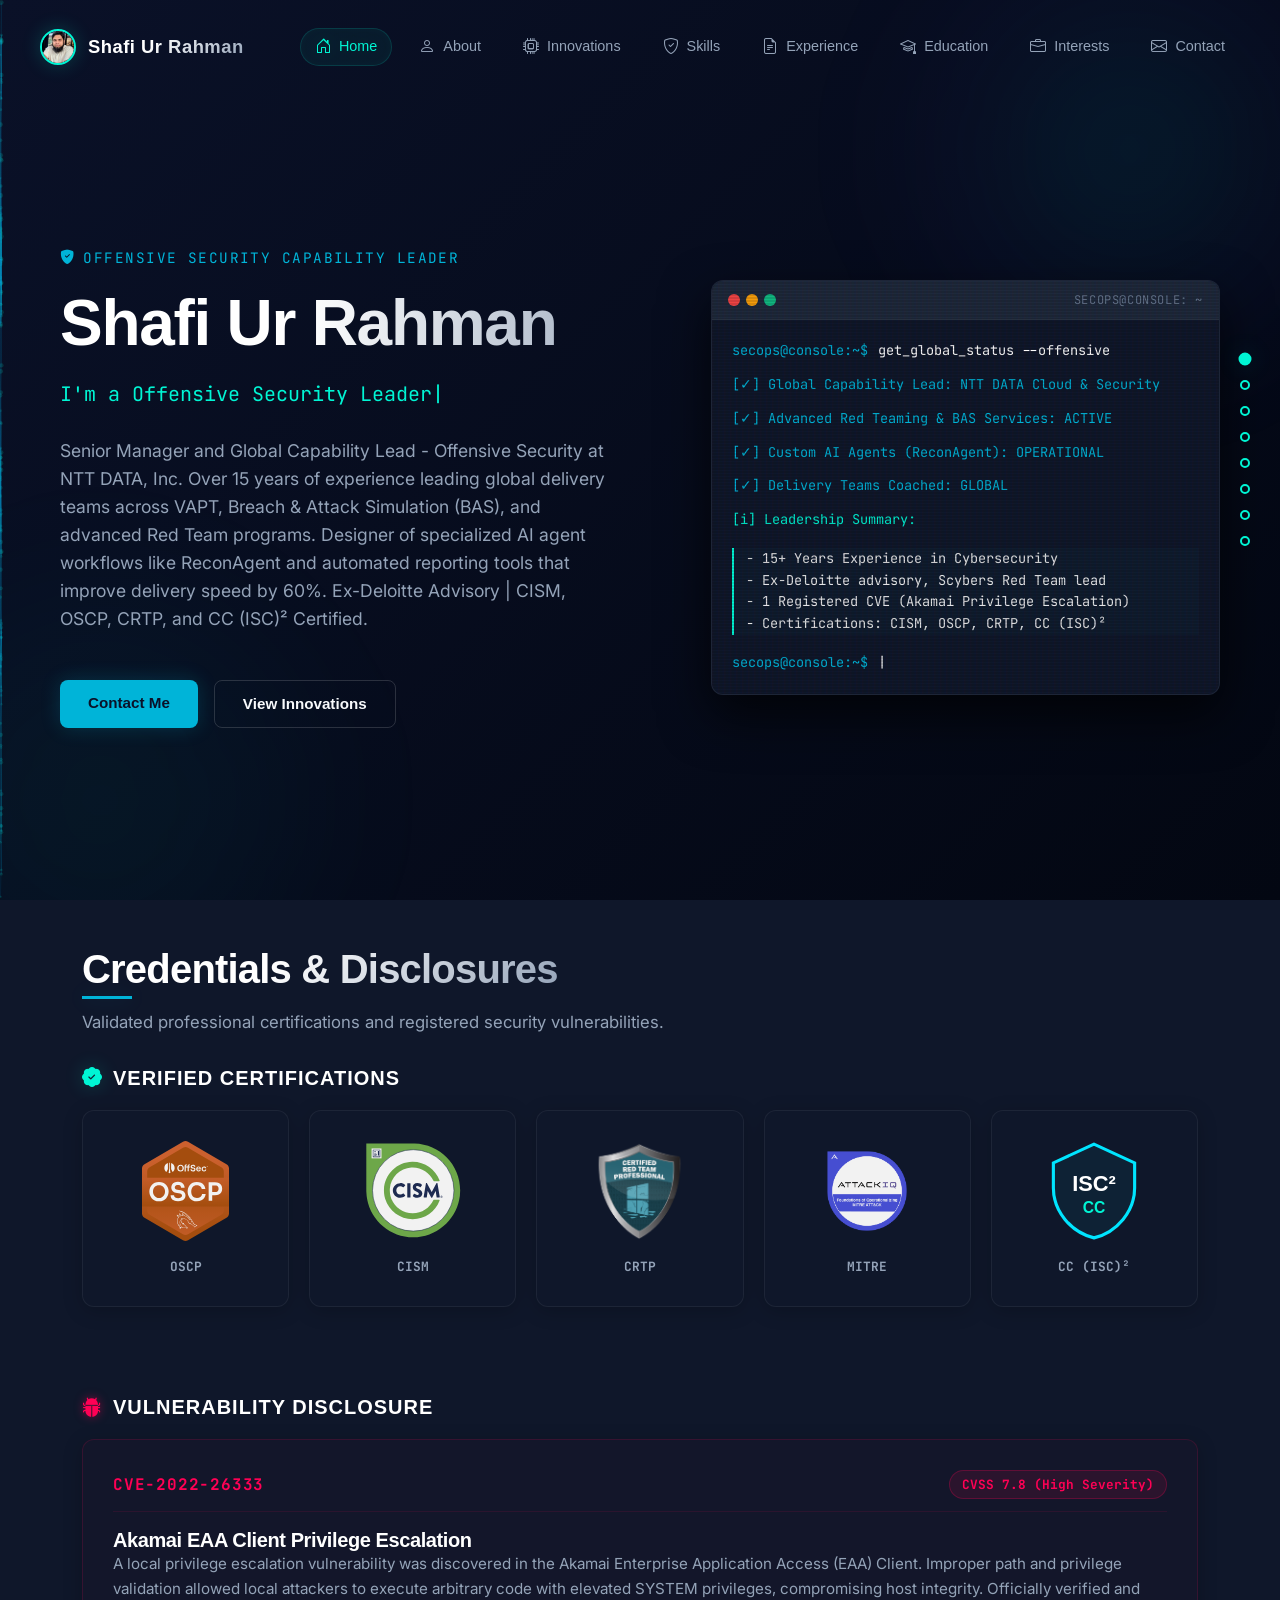
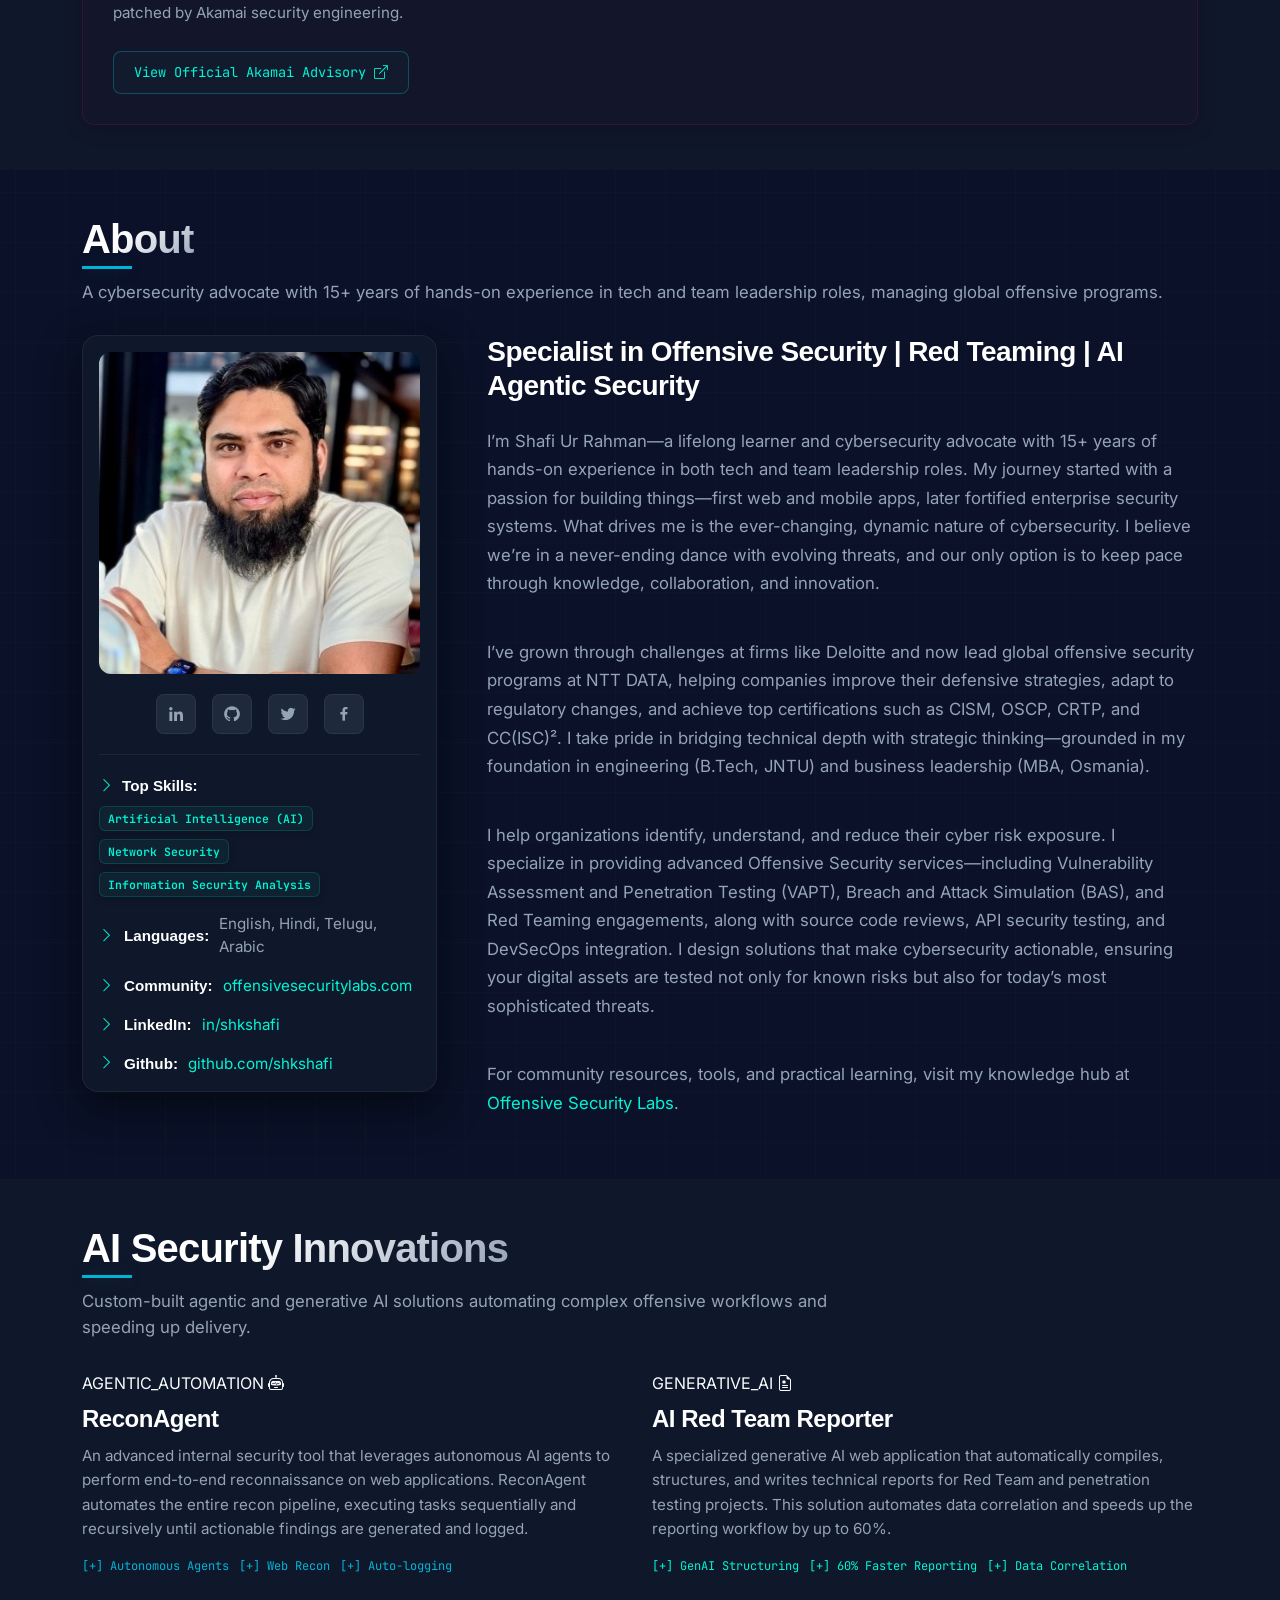
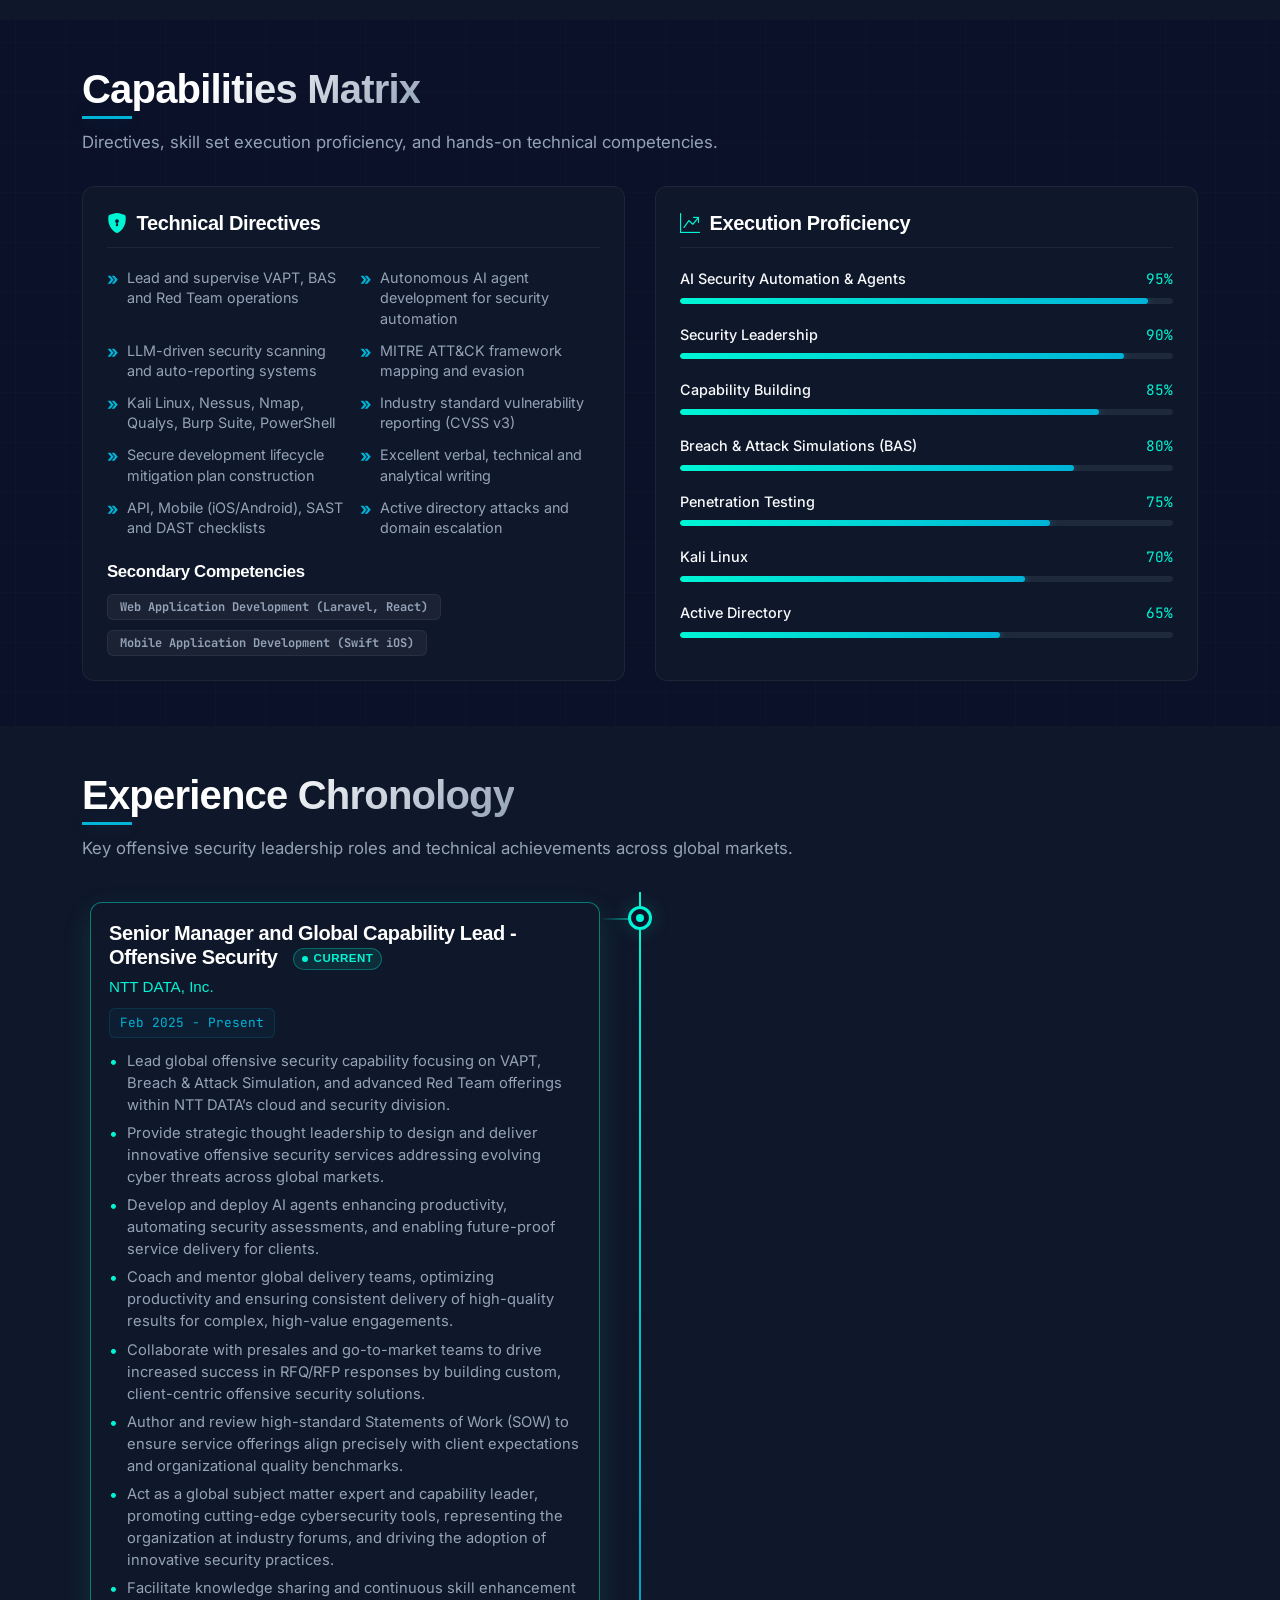
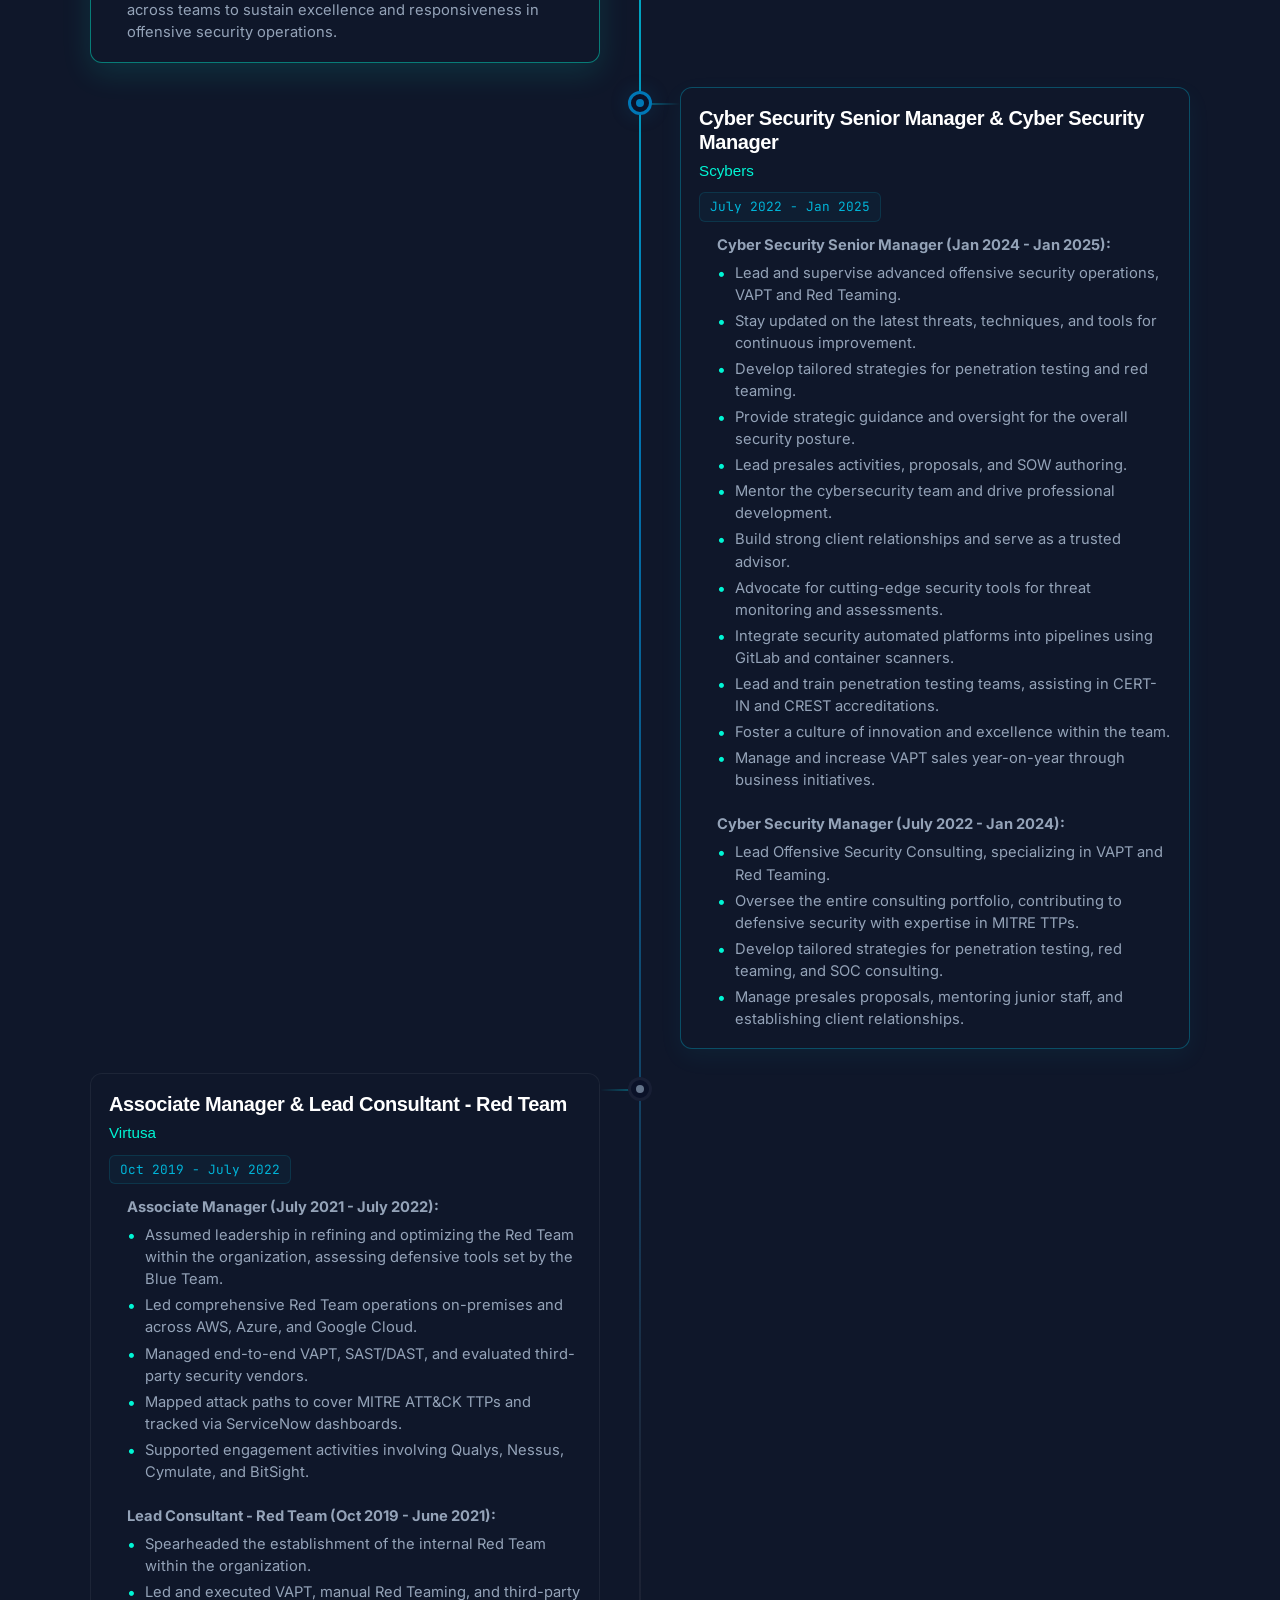
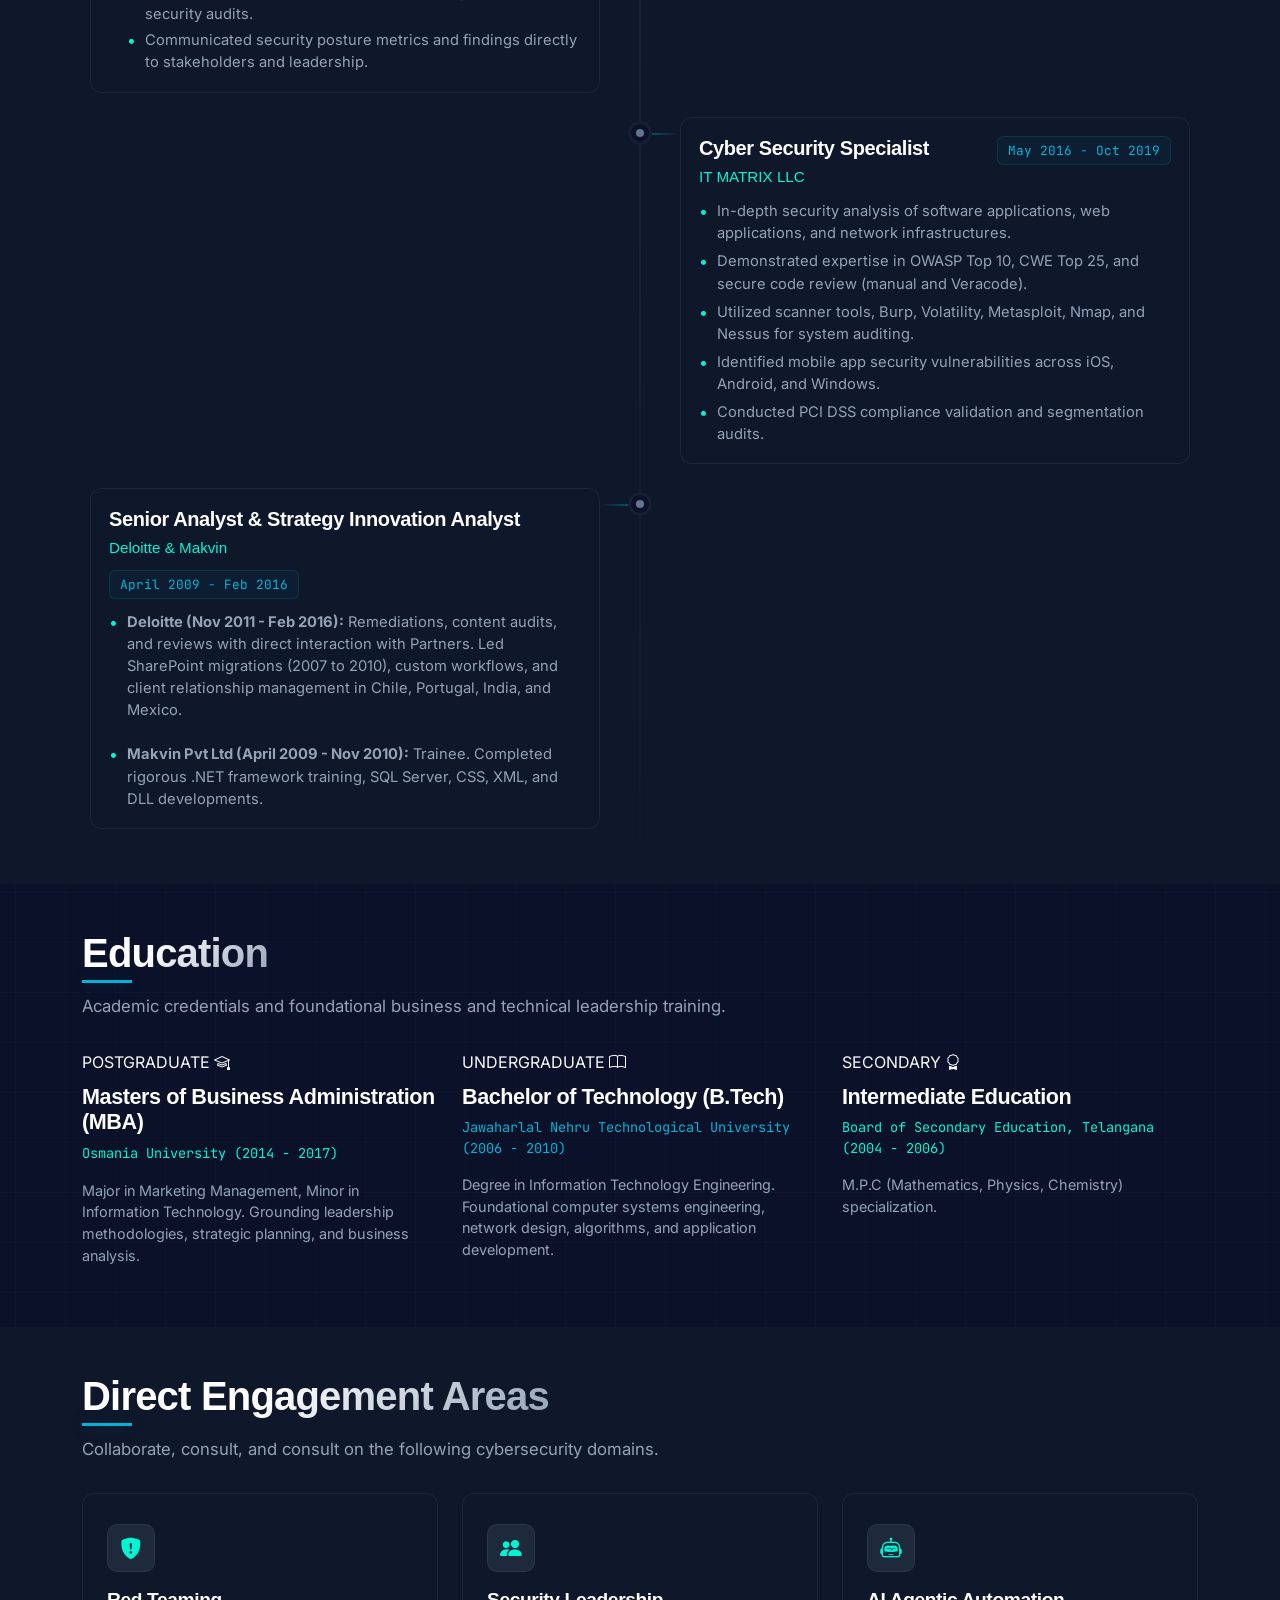
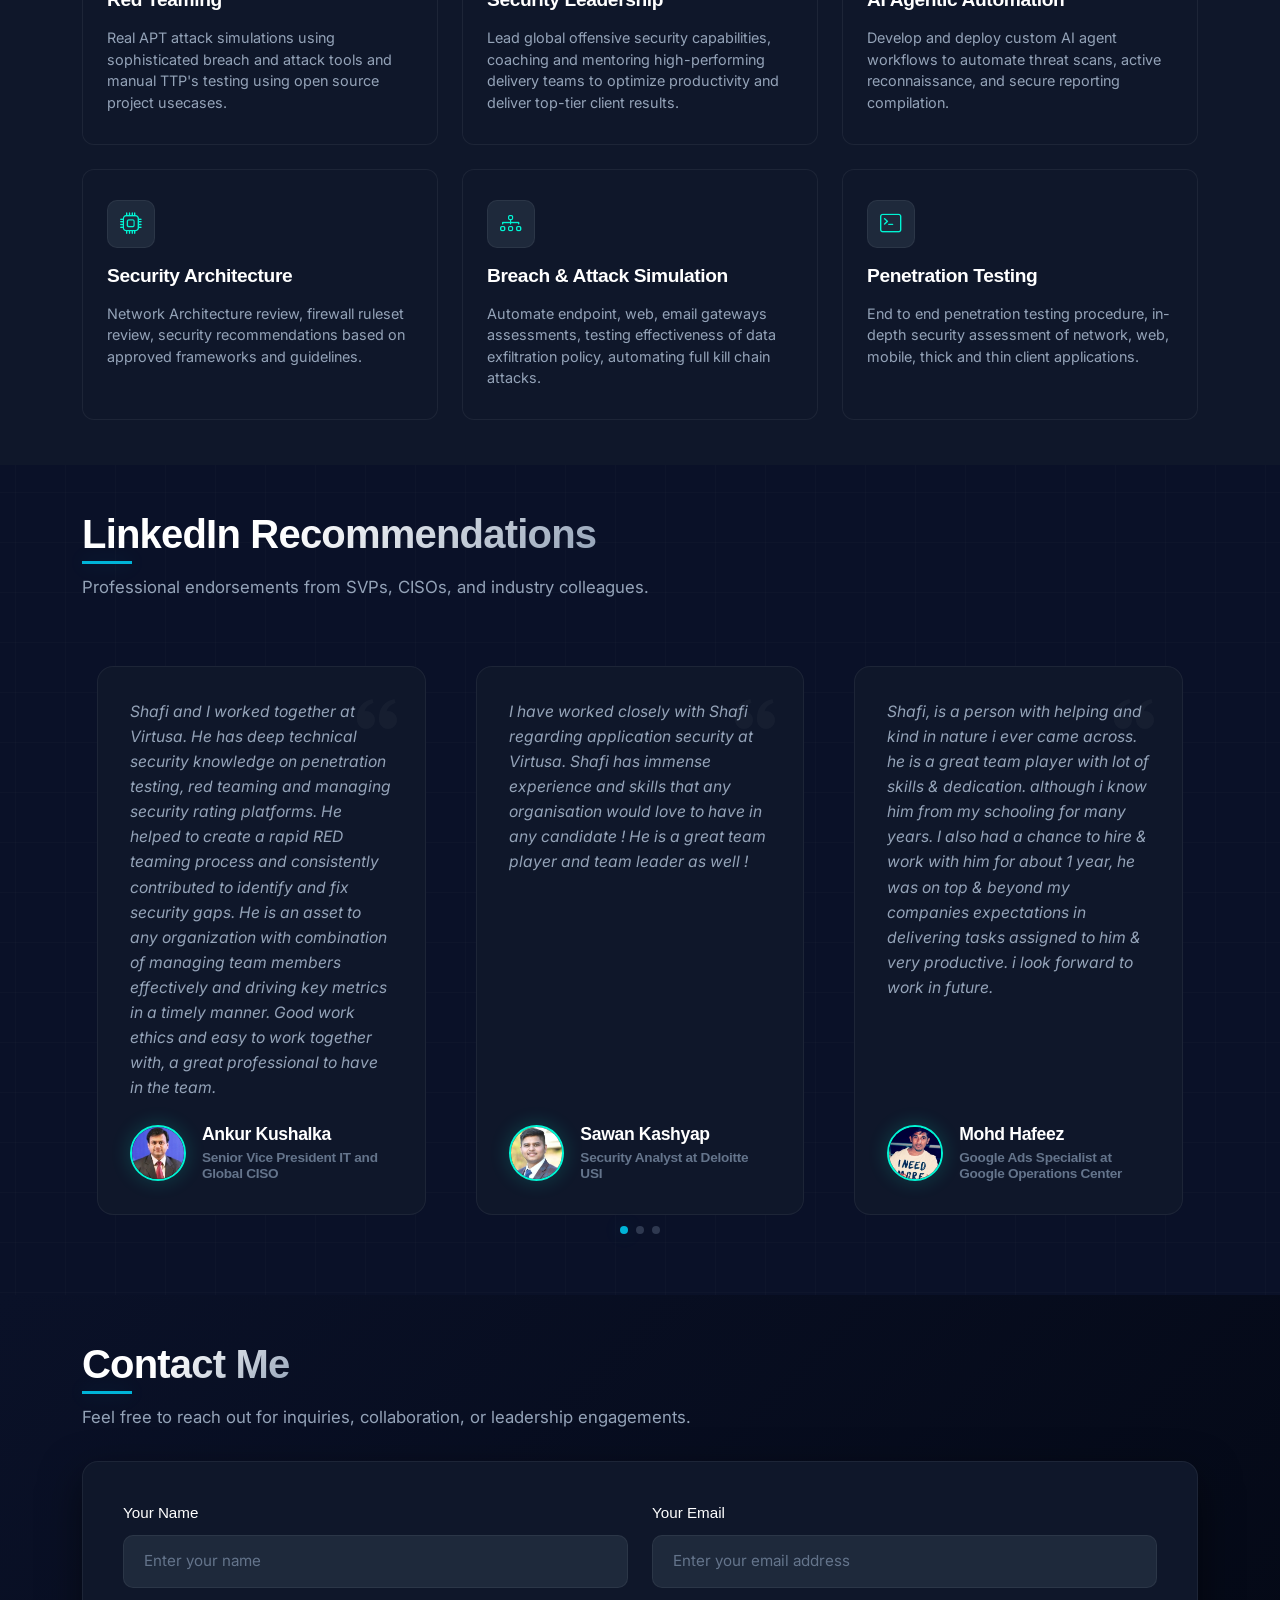
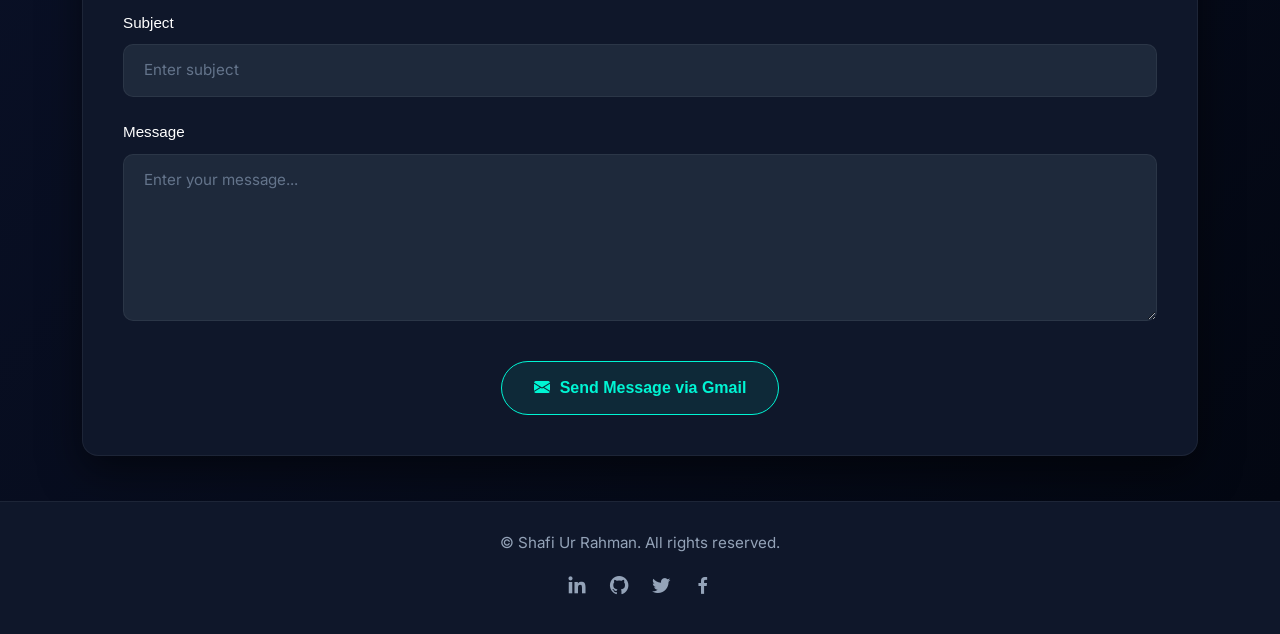
==== commit 0a94a1ed: "style: update typography to Inter/SF Pro, add navbar logo, adjust vertical spacing and highlights" ====
--- a/index.html
+++ b/index.html
@@ -29,6 +29,10 @@
   <!-- ======= Header ======= -->
   <header id="header">
     <div class="header-container">
+      <a href="#hero" class="logo d-flex align-items-center">
+        <img src="assets/img/profile-img.jpg" alt="Profile" class="rounded-circle nav-logo-img">
+        <span class="logo-text">Shafi Ur Rahman</span>
+      </a>
       <nav id="navbar" class="nav-menu navbar">
         <ul>
           <li><a href="#hero" class="nav-link scrollto active"><i class="bi bi-house-door"></i> <span>Home</span></a></li>
@@ -135,8 +139,8 @@
               <div class="cert-item-card">
                 <svg viewBox="0 0 64 64" fill="none" xmlns="http://www.w3.org/2000/svg">
                   <path d="M32 2L6 14V30C6 44.8 17.1 58.4 32 62C46.9 58.4 58 44.8 58 30V14L32 2Z" fill="rgba(0, 229, 255, 0.05)" stroke="#00e5ff" stroke-width="2"/>
-                  <text x="32" y="32" fill="#fff" font-family="'Space Grotesk', sans-serif" font-weight="bold" font-size="14" text-anchor="middle">ISC²</text>
-                  <text x="32" y="46" fill="#00f5d4" font-family="'Space Grotesk', sans-serif" font-weight="bold" font-size="10" text-anchor="middle">CC</text>
+                  <text x="32" y="32" fill="#fff" font-family="var(--font-header)" font-weight="bold" font-size="14" text-anchor="middle">ISC²</text>
+                  <text x="32" y="46" fill="#00f5d4" font-family="var(--font-header)" font-weight="bold" font-size="10" text-anchor="middle">CC</text>
                 </svg>
                 <span>CC (ISC)²</span>
               </div>
@@ -186,6 +190,22 @@
               <a href="https://twitter.com/shkshafi" target="_blank"><i class="bx bxl-twitter"></i></a>
               <a href="https://www.facebook.com/shkshafi/" target="_blank"><i class="bx bxl-facebook"></i></a>
             </div>
+            <ul class="about-meta">
+              <li style="display: block;">
+                <div class="d-flex align-items-center gap-2 mb-2">
+                  <i class="bi font-bold bi-chevron-right"></i> <strong>Top Skills:</strong>
+                </div>
+                <div class="skills-tags">
+                  <span class="skill-tag">Artificial Intelligence (AI)</span>
+                  <span class="skill-tag">Network Security</span>
+                  <span class="skill-tag">Information Security Analysis</span>
+                </div>
+              </li>
+              <li><i class="bi font-bold bi-chevron-right"></i> <strong>Languages:</strong> <span>English, Hindi, Telugu, Arabic</span></li>
+              <li><i class="bi font-bold bi-chevron-right"></i> <strong>Community:</strong> <span><a href="https://offensivesecuritylabs.com" target="_blank">offensivesecuritylabs.com</a></span></li>
+              <li><i class="bi font-bold bi-chevron-right"></i> <strong>LinkedIn:</strong> <span><a href="https://www.linkedin.com/in/shkshafi" target="_blank">in/shkshafi</a></span></li>
+              <li><i class="bi font-bold bi-chevron-right"></i> <strong>Github:</strong> <span><a href="https://github.com/shkshafi" target="_blank">github.com/shkshafi</a></span></li>
+            </ul>
           </div>
 
           <div class="about-details" data-aos="fade-left">
@@ -202,16 +222,6 @@
             <p class="about-text">
               For community resources, tools, and practical learning, visit my knowledge hub at <a href="http://www.offensivesecuritylabs.com" target="_blank">Offensive Security Labs</a>.
             </p>
-
-
-
-            <ul class="about-meta">
-              <li><i class="bi font-bold bi-chevron-right"></i> <strong>Top Skills:</strong> <span>Artificial Intelligence (AI), Network Security, Information Security Analysis</span></li>
-              <li><i class="bi font-bold bi-chevron-right"></i> <strong>Languages:</strong> <span>English, Hindi, Telugu, Arabic</span></li>
-              <li><i class="bi font-bold bi-chevron-right"></i> <strong>Community:</strong> <span><a href="https://offensivesecuritylabs.com" target="_blank">offensivesecuritylabs.com</a></span></li>
-              <li><i class="bi font-bold bi-chevron-right"></i> <strong>LinkedIn:</strong> <span><a href="https://www.linkedin.com/in/shkshafi" target="_blank">in/shkshafi</a></span></li>
-              <li><i class="bi font-bold bi-chevron-right"></i> <strong>Github:</strong> <span><a href="https://github.com/shkshafi" target="_blank">github.com/shkshafi</a></span></li>
-            </ul>
           </div>
         </div>
       </div>
@@ -388,12 +398,12 @@
 
         <div class="timeline-container">
           <!-- NTT DATA -->
-          <div class="timeline-item left-item" data-aos="fade-right">
+          <div class="timeline-item left-item current-role" data-aos="fade-right">
             <div class="timeline-node"></div>
             <div class="timeline-content">
               <div class="timeline-header-info">
                 <div>
-                  <h3 class="timeline-role">Senior Manager and Global Capability Lead - Offensive Security</h3>
+                  <h3 class="timeline-role">Senior Manager and Global Capability Lead - Offensive Security <span class="badge-current"><span class="pulse-dot"></span> Current</span></h3>
                   <span class="timeline-company">NTT DATA, Inc.</span>
                 </div>
                 <span class="timeline-date">Feb 2025 - Present</span>
@@ -412,7 +422,7 @@
           </div>
 
           <!-- Scybers -->
-          <div class="timeline-item right-item" data-aos="fade-left">
+          <div class="timeline-item right-item recent-role" data-aos="fade-left">
             <div class="timeline-node"></div>
             <div class="timeline-content">
               <div class="timeline-header-info">
--- a/assets/css/style.css
+++ b/assets/css/style.css
@@ -1,7 +1,7 @@
 /*--------------------------------------------------------------
 # Core Design System & Variables
 --------------------------------------------------------------*/
-@import url('https://fonts.googleapis.com/css2?family=Space+Grotesk:wght@300;400;500;600;700&family=Outfit:wght@300;400;500;600;700;800&family=JetBrains+Mono:ital,wght@0,300;0,400;0,500;0,700;1,400&family=Inter:wght@300;400;500;600;700&display=swap');
+@import url('https://fonts.googleapis.com/css2?family=Inter:wght@300;400;500;600;700;800&family=JetBrains+Mono:ital,wght@0,300;0,400;0,500;0,700;1,400&display=swap');
 
 :root {
   --bg-primary: #0a1128;
@@ -19,7 +19,7 @@
   --glow-blue: 0 0 20px rgba(0, 119, 182, 0.2);
   --glass-bg: rgba(15, 23, 42, 0.75);
   --glass-border: rgba(255, 255, 255, 0.04);
-  --font-header: 'Space Grotesk', 'Outfit', sans-serif;
+  --font-header: 'SF Pro Display', -apple-system, BlinkMacSystemFont, 'Segoe UI', Roboto, Helvetica, Arial, sans-serif;
   --font-body: 'Inter', sans-serif;
   --font-mono: 'JetBrains Mono', monospace;
   --transition: all 0.3s cubic-bezier(0.4, 0, 0.2, 1);
@@ -95,36 +95,67 @@
   width: 100%;
   background: transparent;
   z-index: 997;
-  padding: 24px 0;
+  padding: 20px 0;
   transition: all 0.4s cubic-bezier(0.16, 1, 0.3, 1);
   display: flex;
   justify-content: center;
+  border-bottom: 1px solid transparent;
 }
 
 #header.header-scrolled {
   padding: 12px 0;
+  background: rgba(10, 17, 40, 0.25);
+  backdrop-filter: blur(15px);
+  -webkit-backdrop-filter: blur(15px);
+  border-bottom: 1px solid rgba(0, 245, 212, 0.15);
+  box-shadow: 0 4px 30px rgba(0, 0, 0, 0.15);
 }
 
 .header-container {
   display: flex;
-  justify-content: center;
-  align-items: center;
-  padding: 10px 24px;
-  border-radius: 50px;
-  background: rgba(10, 17, 40, 0.25);
-  backdrop-filter: blur(10px);
-  -webkit-backdrop-filter: blur(10px);
-  border: 1px solid rgba(255, 255, 255, 0.04);
+  justify-content: space-between;
+  align-items: center;
+  width: 100%;
+  max-width: 100%;
+  padding: 0 40px;
   transition: all 0.4s cubic-bezier(0.16, 1, 0.3, 1);
-  box-shadow: 0 4px 30px rgba(0, 0, 0, 0.2);
-}
-
-#header.header-scrolled .header-container {
-  background: rgba(10, 17, 40, 0.55);
-  backdrop-filter: blur(20px) saturate(180%);
-  -webkit-backdrop-filter: blur(20px) saturate(180%);
-  border-color: rgba(0, 245, 212, 0.25);
-  box-shadow: 0 8px 32px 0 rgba(0, 0, 0, 0.4), 0 0 15px rgba(0, 245, 212, 0.08);
+}
+
+/* Logo Styles */
+.logo {
+  display: flex;
+  align-items: center;
+  gap: 12px;
+  text-decoration: none;
+  flex-shrink: 0;
+}
+
+.nav-logo-img {
+  width: 36px;
+  height: 36px;
+  border-radius: 50%;
+  border: 2px solid var(--accent-cyan);
+  object-fit: cover;
+  box-shadow: var(--glow-cyan);
+  transition: var(--transition);
+}
+
+.logo:hover .nav-logo-img {
+  border-color: var(--accent-green);
+  box-shadow: var(--glow-green);
+  transform: scale(1.05);
+}
+
+.logo-text {
+  font-family: var(--font-header);
+  font-weight: 700;
+  color: #fff;
+  font-size: 1.15rem;
+  letter-spacing: 0.5px;
+  background: linear-gradient(135deg, #ffffff 40%, var(--text-secondary));
+  -webkit-background-clip: text;
+  -webkit-text-fill-color: transparent;
+  transition: var(--transition);
 }
 
 .nav-menu {
@@ -222,9 +253,24 @@
     white-space: nowrap;
   }
   .header-container {
-    width: 92%;
-    padding: 8px 12px;
-    border-radius: 30px;
+    width: 100%;
+    max-width: 100%;
+    padding: 8px 16px;
+    border-radius: 0;
+    justify-content: space-between;
+    gap: 12px;
+  }
+  .logo-text {
+    font-size: 1rem;
+  }
+  .nav-logo-img {
+    width: 30px;
+    height: 30px;
+  }
+  @media (max-width: 576px) {
+    .logo-text {
+      display: none;
+    }
   }
 }
 
@@ -568,7 +614,7 @@
 # Sections General
 --------------------------------------------------------------*/
 section {
-  padding: 80px 0;
+  padding: 45px 0;
   position: relative;
   z-index: 2;
 }
@@ -578,7 +624,7 @@
 }
 
 .section-title {
-  margin-bottom: 60px;
+  margin-bottom: 30px;
   position: relative;
 }
 
@@ -681,8 +727,8 @@
 }
 
 .cert-item-card img {
-  max-width: 80px;
-  max-height: 80px;
+  max-width: 100px;
+  max-height: 100px;
   object-fit: contain;
   filter: grayscale(15%) brightness(95%);
   transition: var(--transition);
@@ -694,8 +740,8 @@
 }
 
 .cert-item-card svg {
-  width: 80px;
-  height: 80px;
+  width: 100px;
+  height: 100px;
   transition: var(--transition);
 }
 
@@ -944,6 +990,43 @@
   padding-top: 24px;
 }
 
+.profile-card .about-meta {
+  grid-template-columns: 1fr;
+  text-align: left;
+  border-top: 1px solid var(--border-color);
+  padding-top: 20px;
+  margin-top: 20px;
+}
+
+#about .section-title p {
+  max-width: 100%;
+}
+
+.skills-tags {
+  display: flex;
+  flex-wrap: wrap;
+  gap: 8px;
+}
+
+.skill-tag {
+  background: rgba(0, 245, 212, 0.05);
+  border: 1px solid rgba(0, 245, 212, 0.15);
+  color: var(--accent-cyan);
+  font-size: 0.72rem;
+  font-weight: 600;
+  padding: 3px 8px;
+  border-radius: 6px;
+  font-family: var(--font-mono);
+  box-shadow: 0 2px 8px rgba(0,0,0,0.2);
+  transition: var(--transition);
+}
+
+.skill-tag:hover {
+  border-color: var(--accent-cyan);
+  box-shadow: var(--glow-cyan);
+  background: rgba(0, 245, 212, 0.1);
+}
+
 @media (max-width: 575px) {
   .about-meta {
     grid-template-columns: 1fr;
@@ -1097,7 +1180,13 @@
   position: relative;
   max-width: 1100px;
   margin: 0 auto;
-  padding: 20px 0;
+  padding: 10px 0;
+}
+
+.timeline-container::after {
+  content: "";
+  display: table;
+  clear: both;
 }
 
 .timeline-container::before {
@@ -1107,14 +1196,14 @@
   bottom: 0;
   left: 50%;
   width: 2px;
-  background: linear-gradient(180deg, var(--accent-cyan) 0%, var(--accent-blue) 50%, var(--bg-tertiary) 100%);
+  background: linear-gradient(180deg, var(--accent-cyan) 0%, var(--accent-blue) 35%, var(--border-color) 70%, rgba(255, 255, 255, 0.01) 100%);
   transform: translateX(-50%);
 }
 
 .timeline-item {
   position: relative;
   width: 50%;
-  margin-bottom: 40px;
+  margin-bottom: 24px;
 }
 
 .timeline-item.left-item {
@@ -1143,6 +1232,40 @@
   margin-bottom: 0;
 }
 
+/* Branch connector lines linking cards to central timeline */
+.timeline-item::after {
+  content: "";
+  position: absolute;
+  top: 16px;
+  height: 2px;
+  z-index: 1;
+  width: 40px;
+  transition: var(--transition);
+}
+
+.timeline-item.left-item::after {
+  right: 0;
+  background: linear-gradient(90deg, rgba(0, 229, 255, 0) 0%, rgba(0, 229, 255, 0.4) 100%);
+}
+
+.timeline-item.right-item::after {
+  left: 0;
+  background: linear-gradient(90deg, rgba(0, 229, 255, 0.4) 0%, rgba(0, 229, 255, 0) 100%);
+}
+
+.timeline-item:hover::after {
+  height: 2px;
+  box-shadow: 0 0 8px var(--accent-green);
+}
+
+.timeline-item.left-item:hover::after {
+  background: linear-gradient(90deg, rgba(0, 180, 216, 0.2) 0%, var(--accent-green) 100%);
+}
+
+.timeline-item.right-item:hover::after {
+  background: linear-gradient(90deg, var(--accent-green) 0%, rgba(0, 180, 216, 0.2) 100%);
+}
+
 @media (max-width: 991px) {
   .timeline-container::before {
     left: 20px;
@@ -1151,7 +1274,9 @@
 
   .timeline-item {
     width: 100%;
-    margin-bottom: 30px;
+    margin-bottom: 24px;
+    float: none;
+    clear: none;
   }
 
   .timeline-item.left-item {
@@ -1164,6 +1289,7 @@
     padding-left: 50px;
     padding-right: 0;
     left: 0;
+    right: auto;
   }
 
   .timeline-item.left-item .timeline-node {
@@ -1174,6 +1300,18 @@
   .timeline-item.right-item .timeline-node {
     left: 9px;
     right: auto;
+  }
+
+  .timeline-item::after {
+    left: 20px !important;
+    right: auto !important;
+    width: 30px !important;
+    background: linear-gradient(90deg, rgba(0, 229, 255, 0.4) 0%, rgba(0, 229, 255, 0) 100%) !important;
+  }
+
+  .timeline-item.left-item:hover::after,
+  .timeline-item.right-item:hover::after {
+    background: linear-gradient(90deg, var(--accent-green) 0%, rgba(0, 180, 216, 0.2) 100%) !important;
   }
 }
 
@@ -1185,8 +1323,7 @@
   height: 24px;
   border-radius: 50%;
   background: var(--bg-primary);
-  border: 3px solid var(--accent-cyan);
-  box-shadow: var(--glow-cyan);
+  border: 3px solid var(--border-color);
   display: flex;
   align-items: center;
   justify-content: center;
@@ -1199,7 +1336,8 @@
   width: 8px;
   height: 8px;
   border-radius: 50%;
-  background: var(--accent-cyan);
+  background: var(--text-muted);
+  transition: var(--transition);
 }
 
 .timeline-item:hover .timeline-node {
@@ -1212,11 +1350,94 @@
   background: var(--accent-green);
 }
 
+/* Highlights for Current & Recent Roles */
+.timeline-item.current-role .timeline-content {
+  border-color: rgba(0, 245, 212, 0.45);
+  box-shadow: 0 10px 30px rgba(0, 245, 212, 0.12);
+}
+
+.timeline-item.recent-role .timeline-content {
+  border-color: rgba(0, 180, 216, 0.35);
+  box-shadow: 0 8px 25px rgba(0, 180, 216, 0.06);
+}
+
+.timeline-item.current-role .timeline-node {
+  border-color: var(--accent-cyan);
+  box-shadow: var(--glow-cyan);
+}
+.timeline-item.current-role .timeline-node::after {
+  background: var(--accent-cyan);
+}
+
+.timeline-item.recent-role .timeline-node {
+  border-color: var(--accent-blue);
+  box-shadow: var(--glow-blue);
+}
+.timeline-item.recent-role .timeline-node::after {
+  background: var(--accent-blue);
+}
+
+/* Make branch connector lines brighter for current/recent roles */
+.timeline-item.current-role.left-item::after {
+  background: linear-gradient(90deg, rgba(0, 245, 212, 0) 0%, rgba(0, 245, 212, 0.65) 100%);
+}
+
+.timeline-item.recent-role.right-item::after {
+  background: linear-gradient(90deg, rgba(0, 180, 216, 0.55) 0%, rgba(0, 180, 216, 0) 100%);
+}
+
+/* Current Role Status Badge & Pulsing Dot */
+.badge-current {
+  display: inline-flex;
+  align-items: center;
+  gap: 6px;
+  background: rgba(0, 245, 212, 0.1);
+  border: 1px solid rgba(0, 245, 212, 0.3);
+  color: var(--accent-cyan);
+  font-size: 0.72rem;
+  font-weight: 700;
+  padding: 3px 8px;
+  border-radius: 20px;
+  font-family: var(--font-header);
+  text-transform: uppercase;
+  letter-spacing: 0.5px;
+  vertical-align: middle;
+  margin-left: 10px;
+}
+
+.pulse-dot {
+  width: 6px;
+  height: 6px;
+  background-color: var(--accent-cyan);
+  border-radius: 50%;
+  display: inline-block;
+  box-shadow: var(--glow-cyan);
+  animation: pulse-glow 1.5s infinite ease-in-out;
+}
+
+@keyframes pulse-glow {
+  0% {
+    transform: scale(0.9);
+    opacity: 0.6;
+    box-shadow: 0 0 0 0 rgba(0, 245, 212, 0.7);
+  }
+  50% {
+    transform: scale(1.25);
+    opacity: 1;
+    box-shadow: 0 0 0 6px rgba(0, 245, 212, 0);
+  }
+  100% {
+    transform: scale(0.9);
+    opacity: 0.6;
+    box-shadow: 0 0 0 0 rgba(0, 245, 212, 0);
+  }
+}
+
 .timeline-content {
   background: var(--bg-secondary);
   border: 1px solid var(--border-color);
   border-radius: 12px;
-  padding: 24px;
+  padding: 18px;
   transition: var(--transition);
   position: relative;
 }
@@ -1264,7 +1485,16 @@
   margin: 0;
   display: flex;
   flex-direction: column;
-  gap: 8px;
+  gap: 6px;
+}
+
+.timeline-body-text ul {
+  list-style: none;
+  padding: 0;
+  margin: 6px 0 0 0;
+  display: flex;
+  flex-direction: column;
+  gap: 4px;
 }
 
 .timeline-body-text li {
@@ -1282,6 +1512,10 @@
   color: var(--accent-cyan);
   font-size: 1rem;
   top: -1px;
+}
+
+.timeline-body-text li:has(ul)::before {
+  content: none;
 }
 
 /*--------------------------------------------------------------
